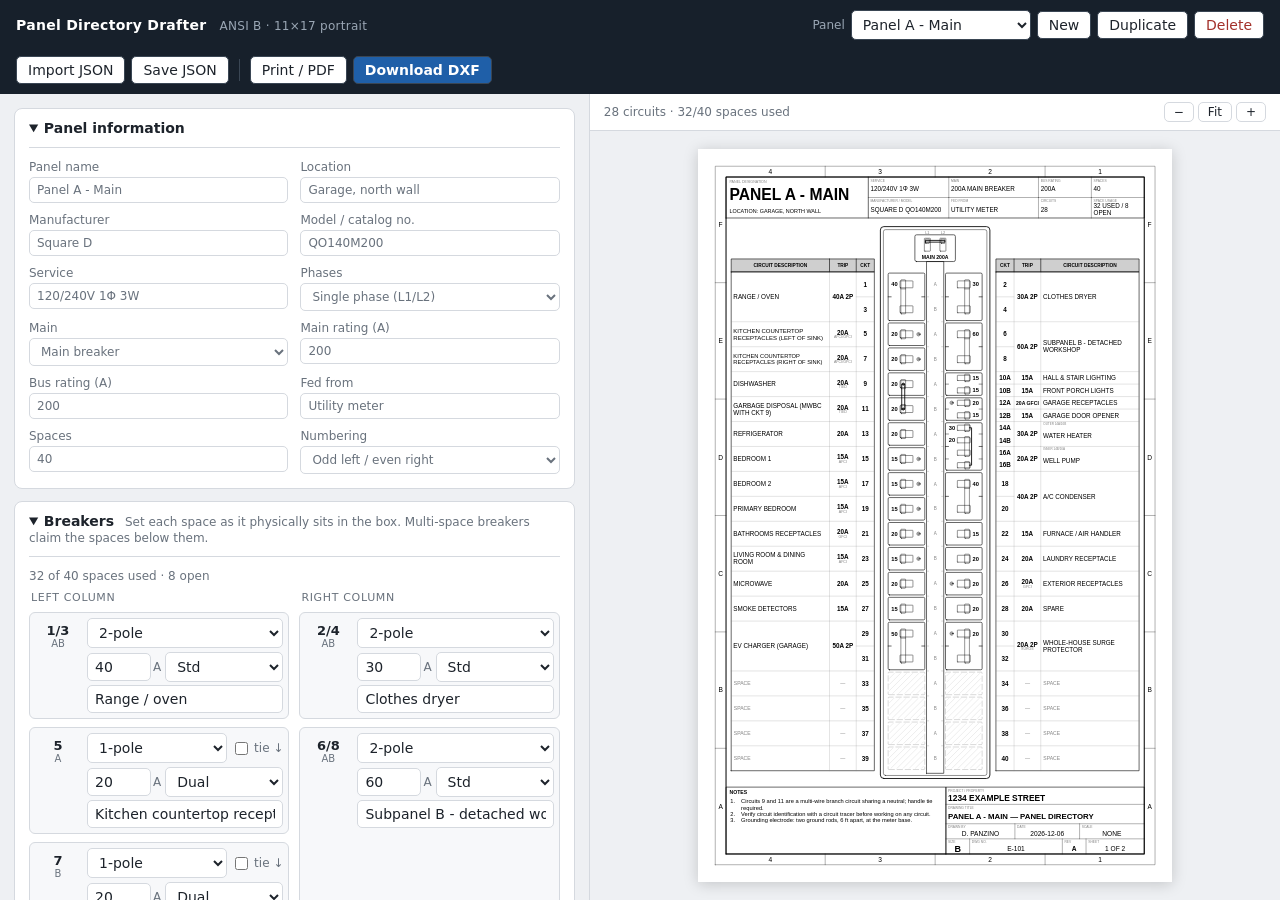
==== breaker_panel/panel-drafter.html @ cf000cd4 "Rewrite as a single self-contained HTML file Ports the drawing engine to in-browser JavaScript so th" ====
<!doctype html>
<!--
  Panel Directory Drafter - breaker panel directory drawings on ANSI B (11x17) sheets.
  Self-contained: open this file in a browser. No server, no network access needed.
  Output: DXF (R2013, inches, 1:1, with an "ANSI B" paper-space layout) and print/PDF.
  Panels are kept in this browser's localStorage; use Save JSON for real backups.
-->
<html lang="en">
<head>
<meta charset="utf-8">
<meta name="viewport" content="width=device-width, initial-scale=1">
<title>Panel Directory Drafter</title>
<style>
:root {
  --bg: #eef0f3;
  --panel: #ffffff;
  --ink: #1d232b;
  --muted: #69727d;
  --line: #d5d9df;
  --accent: #1f5fa8;
  --accent-ink: #ffffff;
  --danger: #a3302a;
  --slot: #f7f8fa;
  --cont: #e9edf2;
  --error-bg: #fbe9e7;
  --warn-bg: #fff6dc;
  font-family: system-ui, -apple-system, "Segoe UI", Roboto, sans-serif;
  font-size: 14px;
  color: var(--ink);
}
* { box-sizing: border-box; }
body { margin: 0; background: var(--bg); height: 100vh; display: flex; flex-direction: column; }

.topbar {
  display: flex; gap: 16px; align-items: center; flex-wrap: wrap;
  padding: 10px 16px; background: #17202b; color: #fff;
}
.brand { font-weight: 650; letter-spacing: .02em; margin-right: auto; }
.brand span { font-weight: 400; color: #9aa6b4; margin-left: 8px; font-size: 12px; }
.panels, .exports { display: flex; gap: 6px; align-items: center; }
.panels label { color: #9aa6b4; font-size: 12px; }
.topbar select { min-width: 180px; }
.sep { width: 1px; height: 22px; background: #3a4654; margin: 0 4px; }

button, select, input, textarea {
  font: inherit; color: inherit;
}
button {
  border: 1px solid var(--line); background: #fff; color: var(--ink);
  border-radius: 5px; padding: 5px 11px; cursor: pointer;
}
button:hover { border-color: #9aa6b4; }
button.primary { background: var(--accent); border-color: var(--accent); color: var(--accent-ink); font-weight: 600; }
button.danger { color: var(--danger); }
button:disabled { opacity: .45; cursor: not-allowed; }
.topbar select, .topbar button { border-color: #3a4654; }
.topbar select { color: var(--ink); background: #fff; }

main { flex: 1; display: grid; grid-template-columns: minmax(560px, 46%) 1fr; min-height: 0; }
.editor { overflow-y: auto; padding: 14px; display: flex; flex-direction: column; gap: 12px; }
.preview { display: flex; flex-direction: column; min-height: 0; border-left: 1px solid var(--line); }

.card { background: var(--panel); border: 1px solid var(--line); border-radius: 8px; padding: 0 14px; }
.card > summary { cursor: pointer; padding: 11px 0; font-weight: 650; }
.card[open] > summary { border-bottom: 1px solid var(--line); margin-bottom: 12px; }
.card .hint { font-weight: 400; color: var(--muted); font-size: 12px; margin-left: 6px; }
.card > :last-child { margin-bottom: 14px; }

.grid { display: grid; grid-template-columns: repeat(auto-fill, minmax(190px, 1fr)); gap: 10px 12px; }
.grid label { display: flex; flex-direction: column; gap: 3px; font-size: 12px; color: var(--muted); }
input, select, textarea {
  border: 1px solid var(--line); border-radius: 5px; padding: 5px 7px; background: #fff; min-width: 0;
}
input:focus, select:focus, textarea:focus { outline: 2px solid #9cc0ea; border-color: var(--accent); }
textarea { width: 100%; resize: vertical; }

.usage { font-size: 12px; color: var(--muted); margin-bottom: 8px; }
.slots { display: grid; grid-template-columns: 1fr 1fr; gap: 8px 10px; }
.col { display: flex; flex-direction: column; gap: 4px; }
.col-title { font-size: 11px; text-transform: uppercase; letter-spacing: .06em; color: var(--muted); padding-left: 2px; }

.slot {
  display: grid; grid-template-columns: 46px 1fr; gap: 4px 6px; align-items: start;
  background: var(--slot); border: 1px solid var(--line); border-radius: 6px; padding: 5px;
  min-height: 40px;
}
.slot.blank { opacity: .78; }
.slot.cont { background: var(--cont); border-style: dashed; color: var(--muted); font-size: 12px; align-items: center; }
.slot .num {
  font-weight: 700; text-align: center; font-variant-numeric: tabular-nums;
  padding-top: 5px; color: var(--ink); font-size: 13px; word-break: break-all;
}
.slot .phase { display: block; font-size: 10px; font-weight: 400; color: var(--muted); }
.slot .body { display: flex; flex-direction: column; gap: 4px; min-width: 0; }
.row { display: flex; gap: 4px; align-items: center; min-width: 0; }
.row .tag { font-size: 11px; color: var(--muted); width: 38px; flex: none; }
.row select.kind { flex: 1; }
.row input.amps { width: 64px; flex: none; -moz-appearance: textfield; }
.row input.amps::-webkit-inner-spin-button, .row input.amps::-webkit-outer-spin-button { -webkit-appearance: none; margin: 0; }
.row .unit { font-size: 12px; color: var(--muted); margin-left: -2px; }
.pole { display: flex; flex-direction: column; gap: 3px; }
.pole + .pole { border-top: 1px dotted var(--line); padding-top: 4px; }
.row select.feat { flex: 1; min-width: 70px; }
.row input.label { flex: 1; }
.row label.tie { font-size: 12px; color: var(--muted); display: flex; gap: 3px; align-items: center; white-space: nowrap; }
.span-2 { min-height: 84px; } .span-3 { min-height: 128px; }

.preview-bar { display: flex; justify-content: space-between; align-items: center; padding: 8px 14px; background: var(--panel); border-bottom: 1px solid var(--line); font-size: 12px; color: var(--muted); }
.zoom { display: flex; gap: 4px; }
.zoom button { padding: 2px 9px; }
#messages:empty { display: none; }
#messages { padding: 8px 14px; font-size: 13px; }
#messages .err { background: var(--error-bg); border-left: 3px solid var(--danger); padding: 6px 10px; margin-bottom: 4px; }
#messages .warn { background: var(--warn-bg); border-left: 3px solid #c99a1b; padding: 6px 10px; margin-bottom: 4px; }
.sheet-wrap { flex: 1; overflow: auto; padding: 18px; }
.sheet { margin: 0 auto; background: #fff; box-shadow: 0 2px 14px rgba(0,0,0,.18); aspect-ratio: 11 / 17; }
.sheet svg { width: 100%; height: 100%; display: block; }
.sheet.stale { opacity: .55; transition: opacity .2s; }

@media (max-width: 1100px) {
  main { grid-template-columns: 1fr; }
  .preview { border-left: 0; border-top: 1px solid var(--line); min-height: 80vh; }
  body { height: auto; }
}

/* print: only the sheet, at full size on 11x17 */
#printSheet { display: none; }
@page { size: 11in 17in; margin: 0; }
@media print {
  body > *:not(#printSheet) { display: none !important; }
  body { background: #fff; height: auto; display: block; }
  #printSheet { display: block; width: 11in; height: 17in; }
  #printSheet svg { width: 11in; height: 17in; display: block; }
}
</style>
</head>
<body>
<header class="topbar">
  <div class="brand">Panel Directory Drafter <span>ANSI B · 11×17 portrait</span></div>
  <div class="panels">
    <label for="panelSelect">Panel</label>
    <select id="panelSelect"></select>
    <button id="btnNew" title="New blank panel">New</button>
    <button id="btnDup" title="Duplicate this panel">Duplicate</button>
    <button id="btnDel" class="danger" title="Delete this panel">Delete</button>
  </div>
  <div class="exports">
    <button id="btnImport" title="Load a saved .json configuration">Import JSON</button>
    <button id="btnExportJson" title="Save configuration as .json">Save JSON</button>
    <span class="sep"></span>
    <button id="btnPdf" title="Print at 11×17, or choose “Save as PDF” in the print dialog">Print / PDF</button>
    <button id="btnDxf" class="primary">Download DXF</button>
  </div>
  <input type="file" id="fileInput" accept=".json,application/json" hidden>
</header>

<main>
  <section class="editor" id="editor">
    <details open class="card">
      <summary>Panel information</summary>
      <div class="grid">
        <label>Panel name<input data-k="name"></label>
        <label>Location<input data-k="location" placeholder="e.g. Garage, north wall"></label>
        <label>Manufacturer<input data-k="manufacturer"></label>
        <label>Model / catalog no.<input data-k="model"></label>
        <label>Service
          <input data-k="voltage" list="voltages">
          <datalist id="voltages">
            <option value="120/240V 1Φ 3W"><option value="120/208V 3Φ 4W"><option value="120/208V 1Φ 3W"><option value="277/480V 3Φ 4W">
          </datalist>
        </label>
        <label>Phases
          <select data-k="phases" data-num><option value="1">Single phase (L1/L2)</option><option value="3">Three phase (A/B/C)</option></select>
        </label>
        <label>Main
          <select data-k="main.kind"><option value="breaker">Main breaker</option><option value="lugs">Main lugs only</option></select>
        </label>
        <label>Main rating (A)<input data-k="main.amps" data-num type="number" min="0" step="5"></label>
        <label>Bus rating (A)<input data-k="bus_amps" data-num type="number" min="0" step="5"></label>
        <label>Fed from<input data-k="fed_from" placeholder="e.g. Utility meter / Panel A ckt 6,8"></label>
        <label>Spaces
          <input data-k="spaces" data-num type="number" min="2" max="84" step="2" data-structural>
        </label>
        <label>Numbering
          <select data-k="numbering" data-structural>
            <option value="odd_even">Odd left / even right</option>
            <option value="sequential">Down left, then down right</option>
          </select>
        </label>
      </div>
    </details>

    <details open class="card">
      <summary>Breakers <span class="hint">Set each space as it physically sits in the box. Multi-space breakers claim the spaces below them.</span></summary>
      <div class="usage" id="usage"></div>
      <div class="slots" id="slots"></div>
    </details>

    <details class="card">
      <summary>Notes</summary>
      <textarea id="notes" rows="5" placeholder="One note per line"></textarea>
    </details>

    <details class="card">
      <summary>Title block</summary>
      <div class="grid">
        <label>Project / property<input data-k="titleblock.project"></label>
        <label>Drawing title<input data-k="titleblock.title" placeholder="(auto: PANEL NAME — PANEL DIRECTORY)"></label>
        <label>Drawn by<input data-k="titleblock.drawn_by"></label>
        <label>Date<input data-k="titleblock.date" type="date"></label>
        <label>Dwg no.<input data-k="titleblock.dwg_no"></label>
        <label>Rev<input data-k="titleblock.rev"></label>
        <label>Sheet<input data-k="titleblock.sheet" placeholder="1 OF 1"></label>
        <label>Descriptions
          <select data-k="titleblock.uppercase"><option value="1">ALL CAPS</option><option value="0">As typed</option></select>
        </label>
      </div>
    </details>
  </section>

  <section class="preview">
    <div class="preview-bar">
      <span id="status">Ready</span>
      <span class="zoom">
        <button id="zoomOut" title="Zoom out">−</button>
        <button id="zoomFit" title="Fit">Fit</button>
        <button id="zoomIn" title="Zoom in">+</button>
      </span>
    </div>
    <div id="messages"></div>
    <div class="sheet-wrap" id="sheetWrap"><div class="sheet" id="sheet"></div></div>
  </section>
</main>

<datalist id="ampList">
  <option value="15"><option value="20"><option value="25"><option value="30"><option value="35"><option value="40"><option value="45"><option value="50"><option value="60"><option value="70"><option value="80"><option value="90"><option value="100"><option value="125"><option value="150"><option value="200">
</datalist>
<div id="printSheet"></div>

<!-- Sample panel loaded on first use. -->
<script type="application/json" id="example-panel">
{
 "name": "Panel A - Main",
 "location": "Garage, north wall",
 "manufacturer": "Square D",
 "model": "QO140M200",
 "voltage": "120/240V 1Φ 3W",
 "phases": 1,
 "main": {
  "kind": "breaker",
  "amps": 200
 },
 "bus_amps": 200,
 "fed_from": "Utility meter",
 "spaces": 40,
 "numbering": "odd_even",
 "breakers": [
  {
   "space": 1,
   "kind": "double",
   "amps": 40,
   "label": "Range / oven"
  },
  {
   "space": 2,
   "kind": "double",
   "amps": 30,
   "label": "Clothes dryer"
  },
  {
   "space": 5,
   "kind": "single",
   "amps": 20,
   "label": "Kitchen countertop receptacles (left of sink)",
   "feature": "DF"
  },
  {
   "space": 7,
   "kind": "single",
   "amps": 20,
   "label": "Kitchen countertop receptacles (right of sink)",
   "feature": "DF"
  },
  {
   "space": 6,
   "kind": "double",
   "amps": 60,
   "label": "Subpanel B - detached workshop",
   "feature": ""
  },
  {
   "space": 9,
   "kind": "single",
   "amps": 20,
   "label": "Dishwasher",
   "tie_below": true
  },
  {
   "space": 11,
   "kind": "single",
   "amps": 20,
   "label": "Garbage disposal (MWBC with ckt 9)"
  },
  {
   "space": 10,
   "kind": "tandem",
   "a": {
    "amps": 15,
    "label": "Hall & stair lighting"
   },
   "b": {
    "amps": 15,
    "label": "Front porch lights"
   }
  },
  {
   "space": 12,
   "kind": "tandem",
   "a": {
    "amps": 20,
    "label": "Garage receptacles",
    "feature": "GFCI"
   },
   "b": {
    "amps": 15,
    "label": "Garage door opener"
   }
  },
  {
   "space": 13,
   "kind": "single",
   "amps": 20,
   "label": "Refrigerator"
  },
  {
   "space": 14,
   "kind": "quad",
   "a": {
    "amps": 30,
    "label": "Water heater"
   },
   "b": {
    "amps": 20,
    "label": "Well pump"
   }
  },
  {
   "space": 15,
   "kind": "single",
   "amps": 15,
   "label": "Bedroom 1",
   "feature": "AFCI"
  },
  {
   "space": 17,
   "kind": "single",
   "amps": 15,
   "label": "Bedroom 2",
   "feature": "AFCI"
  },
  {
   "space": 18,
   "kind": "double",
   "amps": 40,
   "label": "A/C condenser"
  },
  {
   "space": 19,
   "kind": "single",
   "amps": 15,
   "label": "Primary bedroom",
   "feature": "AFCI"
  },
  {
   "space": 21,
   "kind": "single",
   "amps": 20,
   "label": "Bathrooms receptacles",
   "feature": "GFCI"
  },
  {
   "space": 22,
   "kind": "single",
   "amps": 15,
   "label": "Furnace / air handler"
  },
  {
   "space": 23,
   "kind": "single",
   "amps": 15,
   "label": "Living room & dining room",
   "feature": "AFCI"
  },
  {
   "space": 24,
   "kind": "single",
   "amps": 20,
   "label": "Laundry receptacle"
  },
  {
   "space": 25,
   "kind": "single",
   "amps": 20,
   "label": "Microwave"
  },
  {
   "space": 26,
   "kind": "single",
   "amps": 20,
   "label": "Exterior receptacles",
   "feature": "GFCI"
  },
  {
   "space": 27,
   "kind": "single",
   "amps": 15,
   "label": "Smoke detectors"
  },
  {
   "space": 28,
   "kind": "single",
   "amps": 20,
   "label": "Spare"
  },
  {
   "space": 29,
   "kind": "double",
   "amps": 50,
   "label": "EV charger (garage)",
   "feature": ""
  },
  {
   "space": 30,
   "kind": "double",
   "amps": 20,
   "label": "Whole-house surge protector",
   "feature": "SPD"
  }
 ],
 "notes": [
  "Circuits 9 and 11 are a multi-wire branch circuit sharing a neutral; handle tie required.",
  "Verify circuit identification with a circuit tracer before working on any circuit.",
  "Grounding electrode: two ground rods, 6 ft apart, at the meter base."
 ],
 "titleblock": {
  "project": "1234 Example Street",
  "drawn_by": "D. Panzino",
  "dwg_no": "E-101",
  "rev": "A",
  "sheet": "1 OF 2"
 }
}
</script>

<!-- DXF template (header, layers, Arial text styles, "ANSI B" layout); regenerate with
     tools/make_dxf_template.py. Entities are spliced in at %%ENTITIES%%. -->
<script type="application/json" id="dxf-template">
{"owner": "17", "seed": "49", "dxf": "  0\nSECTION\n  2\nHEADER\n  9\n$ACADVER\n  1\nAC1027\n  9\n$ACADMAINTVER\n 70\n105\n  9\n$DWGCODEPAGE\n  3\nANSI_1252\n  9\n$LASTSAVEDBY\n  1\nezdxf\n  9\n$REQUIREDVERSIONS\n160\n0\n  9\n$INSBASE\n 10\n0.0\n 20\n0.0\n 30\n0.0\n  9\n$EXTMIN\n 10\n1e+20\n 20\n1e+20\n 30\n1e+20\n  9\n$EXTMAX\n 10\n-1e+20\n 20\n-1e+20\n 30\n-1e+20\n  9\n$LIMMIN\n 10\n0.0\n 20\n0.0\n  9\n$LIMMAX\n 10\n420.0\n 20\n297.0\n  9\n$ORTHOMODE\n 70\n0\n  9\n$REGENMODE\n 70\n1\n  9\n$FILLMODE\n 70\n1\n  9\n$QTEXTMODE\n 70\n0\n  9\n$MIRRTEXT\n 70\n1\n  9\n$LTSCALE\n 40\n0.25\n  9\n$ATTMODE\n 70\n1\n  9\n$TEXTSIZE\n 40\n2.5\n  9\n$TRACEWID\n 40\n1.0\n  9\n$TEXTSTYLE\n  7\nStandard\n  9\n$CLAYER\n  8\n0\n  9\n$CELTYPE\n  6\nByLayer\n  9\n$CECOLOR\n 62\n256\n  9\n$CELTSCALE\n 40\n1.0\n  9\n$DISPSILH\n 70\n0\n  9\n$DIMSCALE\n 40\n1.0\n  9\n$DIMASZ\n 40\n2.5\n  9\n$DIMEXO\n 40\n0.625\n  9\n$DIMDLI\n 40\n3.75\n  9\n$DIMRND\n 40\n0.0\n  9\n$DIMDLE\n 40\n0.0\n  9\n$DIMEXE\n 40\n1.25\n  9\n$DIMTP\n 40\n0.0\n  9\n$DIMTM\n 40\n0.0\n  9\n$DIMTXT\n 40\n2.5\n  9\n$DIMCEN\n 40\n2.5\n  9\n$DIMTSZ\n 40\n0.0\n  9\n$DIMTOL\n 70\n0\n  9\n$DIMLIM\n 70\n0\n  9\n$DIMTIH\n 70\n0\n  9\n$DIMTOH\n 70\n0\n  9\n$DIMSE1\n 70\n0\n  9\n$DIMSE2\n 70\n0\n  9\n$DIMTAD\n 70\n1\n  9\n$DIMZIN\n 70\n8\n  9\n$DIMBLK\n  1\n\n  9\n$DIMASO\n 70\n1\n  9\n$DIMSHO\n 70\n1\n  9\n$DIMPOST\n  1\n\n  9\n$DIMAPOST\n  1\n\n  9\n$DIMALT\n 70\n0\n  9\n$DIMALTD\n 70\n3\n  9\n$DIMALTF\n 40\n0.03937007874\n  9\n$DIMLFAC\n 40\n1.0\n  9\n$DIMTOFL\n 70\n1\n  9\n$DIMTVP\n 40\n0.0\n  9\n$DIMTIX\n 70\n0\n  9\n$DIMSOXD\n 70\n0\n  9\n$DIMSAH\n 70\n0\n  9\n$DIMBLK1\n  1\n\n  9\n$DIMBLK2\n  1\n\n  9\n$DIMSTYLE\n  2\nISO-25\n  9\n$DIMCLRD\n 70\n0\n  9\n$DIMCLRE\n 70\n0\n  9\n$DIMCLRT\n 70\n0\n  9\n$DIMTFAC\n 40\n1.0\n  9\n$DIMGAP\n 40\n0.625\n  9\n$DIMJUST\n 70\n0\n  9\n$DIMSD1\n 70\n0\n  9\n$DIMSD2\n 70\n0\n  9\n$DIMTOLJ\n 70\n0\n  9\n$DIMTZIN\n 70\n8\n  9\n$DIMALTZ\n 70\n0\n  9\n$DIMALTTZ\n 70\n0\n  9\n$DIMUPT\n 70\n0\n  9\n$DIMDEC\n 70\n2\n  9\n$DIMTDEC\n 70\n2\n  9\n$DIMALTU\n 70\n2\n  9\n$DIMALTTD\n 70\n3\n  9\n$DIMTXSTY\n  7\nStandard\n  9\n$DIMAUNIT\n 70\n0\n  9\n$DIMADEC\n 70\n0\n  9\n$DIMALTRND\n 40\n0.0\n  9\n$DIMAZIN\n 70\n0\n  9\n$DIMDSEP\n 70\n44\n  9\n$DIMATFIT\n 70\n3\n  9\n$DIMFRAC\n 70\n0\n  9\n$DIMLDRBLK\n  1\n\n  9\n$DIMLUNIT\n 70\n2\n  9\n$DIMLWD\n 70\n-2\n  9\n$DIMLWE\n 70\n-2\n  9\n$DIMTMOVE\n 70\n0\n  9\n$DIMFXL\n 40\n1.0\n  9\n$DIMFXLON\n 70\n0\n  9\n$DIMJOGANG\n 40\n0.785398163397\n  9\n$DIMTFILL\n 70\n0\n  9\n$DIMTFILLCLR\n 70\n0\n  9\n$DIMARCSYM\n 70\n0\n  9\n$DIMLTYPE\n  6\n\n  9\n$DIMLTEX1\n  6\n\n  9\n$DIMLTEX2\n  6\n\n  9\n$DIMTXTDIRECTION\n 70\n0\n  9\n$LUNITS\n 70\n2\n  9\n$LUPREC\n 70\n4\n  9\n$SKETCHINC\n 40\n1.0\n  9\n$FILLETRAD\n 40\n10.0\n  9\n$AUNITS\n 70\n0\n  9\n$AUPREC\n 70\n2\n  9\n$MENU\n  1\n.\n  9\n$ELEVATION\n 40\n0.0\n  9\n$PELEVATION\n 40\n0.0\n  9\n$THICKNESS\n 40\n0.0\n  9\n$LIMCHECK\n 70\n0\n  9\n$CHAMFERA\n 40\n0.0\n  9\n$CHAMFERB\n 40\n0.0\n  9\n$CHAMFERC\n 40\n0.0\n  9\n$CHAMFERD\n 40\n0.0\n  9\n$SKPOLY\n 70\n0\n  9\n$TDCREATE\n 40\n2461329.6908680554\n  9\n$TDUCREATE\n 40\n2458532.153996898\n  9\n$TDUPDATE\n 40\n2461329.6908680554\n  9\n$TDUUPDATE\n 40\n2458532.1544311\n  9\n$TDINDWG\n 40\n0.0\n  9\n$TDUSRTIMER\n 40\n0.0\n  9\n$USRTIMER\n 70\n1\n  9\n$ANGBASE\n 50\n0.0\n  9\n$ANGDIR\n 70\n0\n  9\n$PDMODE\n 70\n0\n  9\n$PDSIZE\n 40\n0.0\n  9\n$PLINEWID\n 40\n0.0\n  9\n$SPLFRAME\n 70\n0\n  9\n$SPLINETYPE\n 70\n6\n  9\n$SPLINESEGS\n 70\n8\n  9\n$HANDSEED\n  5\n%%HANDSEED%%\n  9\n$SURFTAB1\n 70\n6\n  9\n$SURFTAB2\n 70\n6\n  9\n$SURFTYPE\n 70\n6\n  9\n$SURFU\n 70\n6\n  9\n$SURFV\n 70\n6\n  9\n$UCSBASE\n  2\n\n  9\n$UCSNAME\n  2\n\n  9\n$UCSORG\n 10\n0.0\n 20\n0.0\n 30\n0.0\n  9\n$UCSXDIR\n 10\n1.0\n 20\n0.0\n 30\n0.0\n  9\n$UCSYDIR\n 10\n0.0\n 20\n1.0\n 30\n0.0\n  9\n$UCSORTHOREF\n  2\n\n  9\n$UCSORTHOVIEW\n 70\n0\n  9\n$UCSORGTOP\n 10\n0.0\n 20\n0.0\n 30\n0.0\n  9\n$UCSORGBOTTOM\n 10\n0.0\n 20\n0.0\n 30\n0.0\n  9\n$UCSORGLEFT\n 10\n0.0\n 20\n0.0\n 30\n0.0\n  9\n$UCSORGRIGHT\n 10\n0.0\n 20\n0.0\n 30\n0.0\n  9\n$UCSORGFRONT\n 10\n0.0\n 20\n0.0\n 30\n0.0\n  9\n$UCSORGBACK\n 10\n0.0\n 20\n0.0\n 30\n0.0\n  9\n$PUCSBASE\n  2\n\n  9\n$PUCSNAME\n  2\n\n  9\n$PUCSORG\n 10\n0.0\n 20\n0.0\n 30\n0.0\n  9\n$PUCSXDIR\n 10\n1.0\n 20\n0.0\n 30\n0.0\n  9\n$PUCSYDIR\n 10\n0.0\n 20\n1.0\n 30\n0.0\n  9\n$PUCSORTHOREF\n  2\n\n  9\n$PUCSORTHOVIEW\n 70\n0\n  9\n$PUCSORGTOP\n 10\n0.0\n 20\n0.0\n 30\n0.0\n  9\n$PUCSORGBOTTOM\n 10\n0.0\n 20\n0.0\n 30\n0.0\n  9\n$PUCSORGLEFT\n 10\n0.0\n 20\n0.0\n 30\n0.0\n  9\n$PUCSORGRIGHT\n 10\n0.0\n 20\n0.0\n 30\n0.0\n  9\n$PUCSORGFRONT\n 10\n0.0\n 20\n0.0\n 30\n0.0\n  9\n$PUCSORGBACK\n 10\n0.0\n 20\n0.0\n 30\n0.0\n  9\n$USERI1\n 70\n0\n  9\n$USERI2\n 70\n0\n  9\n$USERI3\n 70\n0\n  9\n$USERI4\n 70\n0\n  9\n$USERI5\n 70\n0\n  9\n$USERR1\n 40\n0.0\n  9\n$USERR2\n 40\n0.0\n  9\n$USERR3\n 40\n0.0\n  9\n$USERR4\n 40\n0.0\n  9\n$USERR5\n 40\n0.0\n  9\n$WORLDVIEW\n 70\n1\n  9\n$SHADEDGE\n 70\n3\n  9\n$SHADEDIF\n 70\n70\n  9\n$TILEMODE\n 70\n1\n  9\n$MAXACTVP\n 70\n64\n  9\n$PINSBASE\n 10\n0.0\n 20\n0.0\n 30\n0.0\n  9\n$PLIMCHECK\n 70\n0\n  9\n$PEXTMIN\n 10\n1e+20\n 20\n1e+20\n 30\n1e+20\n  9\n$PEXTMAX\n 10\n-1e+20\n 20\n-1e+20\n 30\n-1e+20\n  9\n$PLIMMIN\n 10\n-0.0\n 20\n-0.0\n  9\n$PLIMMAX\n 10\n11.0\n 20\n17.0\n  9\n$UNITMODE\n 70\n0\n  9\n$VISRETAIN\n 70\n1\n  9\n$PLINEGEN\n 70\n0\n  9\n$PSLTSCALE\n 70\n0\n  9\n$TREEDEPTH\n 70\n3020\n  9\n$CMLSTYLE\n  2\nStandard\n  9\n$CMLJUST\n 70\n0\n  9\n$CMLSCALE\n 40\n20.0\n  9\n$PROXYGRAPHICS\n 70\n1\n  9\n$MEASUREMENT\n 70\n0\n  9\n$CELWEIGHT\n370\n-1\n  9\n$ENDCAPS\n280\n0\n  9\n$JOINSTYLE\n280\n0\n  9\n$LWDISPLAY\n290\n1\n  9\n$INSUNITS\n 70\n1\n  9\n$HYPERLINKBASE\n  1\n\n  9\n$STYLESHEET\n  1\n\n  9\n$XEDIT\n290\n1\n  9\n$CEPSNTYPE\n380\n0\n  9\n$PSTYLEMODE\n290\n1\n  9\n$FINGERPRINTGUID\n  2\n{8B993180-99A2-4B6B-BEED-D6C5E870C5A7}\n  9\n$VERSIONGUID\n  2\n{3A15D6EA-4F2D-4267-9E8E-9B08B0292B4D}\n  9\n$EXTNAMES\n290\n1\n  9\n$PSVPSCALE\n 40\n0.0\n  9\n$OLESTARTUP\n290\n0\n  9\n$SORTENTS\n280\n127\n  9\n$INDEXCTL\n280\n0\n  9\n$HIDETEXT\n280\n1\n  9\n$XCLIPFRAME\n280\n1\n  9\n$HALOGAP\n280\n0\n  9\n$OBSCOLOR\n 70\n257\n  9\n$OBSLTYPE\n280\n0\n  9\n$INTERSECTIONDISPLAY\n280\n0\n  9\n$INTERSECTIONCOLOR\n 70\n257\n  9\n$DIMASSOC\n280\n2\n  9\n$PROJECTNAME\n  1\n\n  9\n$CAMERADISPLAY\n290\n0\n  9\n$LENSLENGTH\n 40\n50.0\n  9\n$CAMERAHEIGHT\n 40\n0.0\n  9\n$STEPSPERSEC\n 40\n24.0\n  9\n$STEPSIZE\n 40\n100.0\n  9\n$3DDWFPREC\n 40\n2.0\n  9\n$PSOLWIDTH\n 40\n0.005\n  9\n$PSOLHEIGHT\n 40\n0.08\n  9\n$LOFTANG1\n 40\n1.570796326795\n  9\n$LOFTANG2\n 40\n1.570796326795\n  9\n$LOFTMAG1\n 40\n0.0\n  9\n$LOFTMAG2\n 40\n0.0\n  9\n$LOFTPARAM\n 70\n7\n  9\n$LOFTNORMALS\n280\n1\n  9\n$LATITUDE\n 40\n37.795\n  9\n$LONGITUDE\n 40\n-122.394\n  9\n$NORTHDIRECTION\n 40\n0.0\n  9\n$TIMEZONE\n 70\n-8000\n  9\n$LIGHTGLYPHDISPLAY\n280\n1\n  9\n$TILEMODELIGHTSYNCH\n280\n1\n  9\n$CMATERIAL\n347\n20\n  9\n$SOLIDHIST\n280\n0\n  9\n$SHOWHIST\n280\n1\n  9\n$DWFFRAME\n280\n2\n  9\n$DGNFRAME\n280\n2\n  9\n$REALWORLDSCALE\n290\n1\n  9\n$INTERFERECOLOR\n 62\n256\n  9\n$CSHADOW\n280\n0\n  9\n$SHADOWPLANELOCATION\n 40\n0.0\n  0\nENDSEC\n  0\nSECTION\n  2\nCLASSES\n  0\nCLASS\n  1\nACDBDICTIONARYWDFLT\n  2\nAcDbDictionaryWithDefault\n  3\nObjectDBX Classes\n 90\n0\n 91\n0\n280\n0\n281\n0\n  0\nCLASS\n  1\nSUN\n  2\nAcDbSun\n  3\nSCENEOE\n 90\n1153\n 91\n0\n280\n0\n281\n0\n  0\nCLASS\n  1\nVISUALSTYLE\n  2\nAcDbVisualStyle\n  3\nObjectDBX Classes\n 90\n4095\n 91\n0\n280\n0\n281\n0\n  0\nCLASS\n  1\nMATERIAL\n  2\nAcDbMaterial\n  3\nObjectDBX Classes\n 90\n1153\n 91\n0\n280\n0\n281\n0\n  0\nCLASS\n  1\nSCALE\n  2\nAcDbScale\n  3\nObjectDBX Classes\n 90\n1153\n 91\n0\n280\n0\n281\n0\n  0\nCLASS\n  1\nTABLESTYLE\n  2\nAcDbTableStyle\n  3\nObjectDBX Classes\n 90\n4095\n 91\n0\n280\n0\n281\n0\n  0\nCLASS\n  1\nMLEADERSTYLE\n  2\nAcDbMLeaderStyle\n  3\nACDB_MLEADERSTYLE_CLASS\n 90\n4095\n 91\n0\n280\n0\n281\n0\n  0\nCLASS\n  1\nDICTIONARYVAR\n  2\nAcDbDictionaryVar\n  3\nObjectDBX Classes\n 90\n0\n 91\n0\n280\n0\n281\n0\n  0\nCLASS\n  1\nCELLSTYLEMAP\n  2\nAcDbCellStyleMap\n  3\nObjectDBX Classes\n 90\n1152\n 91\n0\n280\n0\n281\n0\n  0\nCLASS\n  1\nMENTALRAYRENDERSETTINGS\n  2\nAcDbMentalRayRenderSettings\n  3\nSCENEOE\n 90\n1024\n 91\n0\n280\n0\n281\n0\n  0\nCLASS\n  1\nACDBDETAILVIEWSTYLE\n  2\nAcDbDetailViewStyle\n  3\nObjectDBX Classes\n 90\n1025\n 91\n0\n280\n0\n281\n0\n  0\nCLASS\n  1\nACDBSECTIONVIEWSTYLE\n  2\nAcDbSectionViewStyle\n  3\nObjectDBX Classes\n 90\n1025\n 91\n0\n280\n0\n281\n0\n  0\nCLASS\n  1\nRASTERVARIABLES\n  2\nAcDbRasterVariables\n  3\nISM\n 90\n0\n 91\n0\n280\n0\n281\n0\n  0\nCLASS\n  1\nLAYOUT\n  2\nAcDbLayout\n  3\nObjectDBX Classes\n 90\n0\n 91\n0\n280\n0\n281\n0\n  0\nCLASS\n  1\nACDBPLACEHOLDER\n  2\nAcDbPlaceHolder\n  3\nObjectDBX Classes\n 90\n0\n 91\n0\n280\n0\n281\n0\n  0\nENDSEC\n  0\nSECTION\n  2\nTABLES\n  0\nTABLE\n  2\nVPORT\n  5\n8\n330\n0\n100\nAcDbSymbolTable\n 70\n1\n  0\nVPORT\n  5\n45\n330\n8\n100\nAcDbSymbolTableRecord\n100\nAcDbViewportTableRecord\n  2\n*Active\n 70\n0\n 10\n0.0\n 20\n0.0\n 11\n1.0\n 21\n1.0\n 12\n5.5\n 22\n8.5\n 13\n0.0\n 23\n0.0\n 14\n0.5\n 24\n0.5\n 15\n0.5\n 25\n0.5\n 16\n0.0\n 26\n0.0\n 36\n1.0\n 17\n0.0\n 27\n0.0\n 37\n0.0\n 40\n17.0\n 41\n1.34\n 42\n50.0\n 43\n0.0\n 44\n0.0\n 50\n0.0\n 51\n0.0\n 71\n0\n 72\n1000\n 73\n1\n 74\n3\n 75\n0\n 76\n0\n 77\n0\n 78\n0\n281\n0\n 65\n1\n110\n0.0\n120\n0.0\n130\n0.0\n111\n1.0\n121\n0.0\n131\n0.0\n112\n0.0\n122\n1.0\n132\n0.0\n 79\n0\n146\n0.0\n  0\nENDTAB\n  0\nTABLE\n  2\nLTYPE\n  5\n2\n330\n0\n100\nAcDbSymbolTable\n 70\n4\n  0\nLTYPE\n  5\n24\n330\n2\n100\nAcDbSymbolTableRecord\n100\nAcDbLinetypeTableRecord\n  2\nByBlock\n 70\n0\n  3\n\n 72\n65\n 73\n0\n 40\n0.0\n  0\nLTYPE\n  5\n25\n330\n2\n100\nAcDbSymbolTableRecord\n100\nAcDbLinetypeTableRecord\n  2\nByLayer\n 70\n0\n  3\n\n 72\n65\n 73\n0\n 40\n0.0\n  0\nLTYPE\n  5\n26\n330\n2\n100\nAcDbSymbolTableRecord\n100\nAcDbLinetypeTableRecord\n  2\nContinuous\n 70\n0\n  3\n\n 72\n65\n 73\n0\n 40\n0.0\n  0\nLTYPE\n  5\n2F\n330\n2\n100\nAcDbSymbolTableRecord\n100\nAcDbLinetypeTableRecord\n  2\nDASHED\n 70\n0\n  3\nDashed __ __ __ __\n 72\n65\n 73\n2\n 40\n0.75\n 49\n0.5\n 74\n0\n 49\n-0.25\n 74\n0\n  0\nENDTAB\n  0\nTABLE\n  2\nLAYER\n  5\n1\n330\n0\n100\nAcDbSymbolTable\n 70\n19\n  0\nLAYER\n  5\n27\n330\n1\n100\nAcDbSymbolTableRecord\n100\nAcDbLayerTableRecord\n  2\n0\n 70\n0\n 62\n7\n  6\nContinuous\n370\n-3\n390\n13\n347\n21\n  0\nLAYER\n  5\n28\n330\n1\n100\nAcDbSymbolTableRecord\n100\nAcDbLayerTableRecord\n  2\nDefpoints\n 70\n0\n 62\n7\n  6\nContinuous\n290\n0\n370\n-3\n390\n13\n347\n21\n  0\nLAYER\n  5\n30\n330\n1\n100\nAcDbSymbolTableRecord\n100\nAcDbLayerTableRecord\n  2\nFRAME\n 70\n0\n 62\n7\n  6\nCONTINUOUS\n370\n60\n390\n13\n347\n21\n  0\nLAYER\n  5\n31\n330\n1\n100\nAcDbSymbolTableRecord\n100\nAcDbLayerTableRecord\n  2\nFRAME-THIN\n 70\n0\n 62\n7\n  6\nCONTINUOUS\n370\n18\n390\n13\n347\n21\n  0\nLAYER\n  5\n32\n330\n1\n100\nAcDbSymbolTableRecord\n100\nAcDbLayerTableRecord\n  2\nTITLE\n 70\n0\n 62\n7\n  6\nCONTINUOUS\n370\n35\n390\n13\n347\n21\n  0\nLAYER\n  5\n33\n330\n1\n100\nAcDbSymbolTableRecord\n100\nAcDbLayerTableRecord\n  2\nTITLE-GRID\n 70\n0\n 62\n7\n  6\nCONTINUOUS\n370\n18\n390\n13\n347\n21\n  0\nLAYER\n  5\n34\n330\n1\n100\nAcDbSymbolTableRecord\n100\nAcDbLayerTableRecord\n  2\nTEXT\n 70\n0\n 62\n7\n  6\nCONTINUOUS\n370\n25\n390\n13\n347\n21\n  0\nLAYER\n  5\n35\n330\n1\n100\nAcDbSymbolTableRecord\n100\nAcDbLayerTableRecord\n  2\nTEXT-MINOR\n 70\n0\n 62\n8\n  6\nCONTINUOUS\n370\n18\n390\n13\n347\n21\n  0\nLAYER\n  5\n36\n330\n1\n100\nAcDbSymbolTableRecord\n100\nAcDbLayerTableRecord\n  2\nENCLOSURE\n 70\n0\n 62\n7\n  6\nCONTINUOUS\n370\n50\n390\n13\n347\n21\n  0\nLAYER\n  5\n37\n330\n1\n100\nAcDbSymbolTableRecord\n100\nAcDbLayerTableRecord\n  2\nDEADFRONT\n 70\n0\n 62\n7\n  6\nCONTINUOUS\n370\n25\n390\n13\n347\n21\n  0\nLAYER\n  5\n38\n330\n1\n100\nAcDbSymbolTableRecord\n100\nAcDbLayerTableRecord\n  2\nBUS\n 70\n0\n 62\n7\n  6\nCONTINUOUS\n370\n35\n390\n13\n347\n21\n  0\nLAYER\n  5\n39\n330\n1\n100\nAcDbSymbolTableRecord\n100\nAcDbLayerTableRecord\n  2\nBREAKER\n 70\n0\n 62\n7\n  6\nCONTINUOUS\n370\n35\n390\n13\n347\n21\n  0\nLAYER\n  5\n3A\n330\n1\n100\nAcDbSymbolTableRecord\n100\nAcDbLayerTableRecord\n  2\nHANDLE\n 70\n0\n 62\n7\n  6\nCONTINUOUS\n370\n25\n390\n13\n347\n21\n  0\nLAYER\n  5\n3B\n330\n1\n100\nAcDbSymbolTableRecord\n100\nAcDbLayerTableRecord\n  2\nTIE\n 70\n0\n 62\n7\n  6\nCONTINUOUS\n370\n50\n390\n13\n347\n21\n  0\nLAYER\n  5\n3C\n330\n1\n100\nAcDbSymbolTableRecord\n100\nAcDbLayerTableRecord\n  2\nFILLER\n 70\n0\n 62\n8\n  6\nDASHED\n370\n18\n390\n13\n347\n21\n  0\nLAYER\n  5\n3D\n330\n1\n100\nAcDbSymbolTableRecord\n100\nAcDbLayerTableRecord\n  2\nHATCH\n 70\n0\n 62\n8\n  6\nCONTINUOUS\n370\n9\n390\n13\n347\n21\n  0\nLAYER\n  5\n3E\n330\n1\n100\nAcDbSymbolTableRecord\n100\nAcDbLayerTableRecord\n  2\nSHADE\n 70\n0\n 62\n254\n  6\nCONTINUOUS\n370\n0\n390\n13\n347\n21\n  0\nLAYER\n  5\n3F\n330\n1\n100\nAcDbSymbolTableRecord\n100\nAcDbLayerTableRecord\n  2\nTABLE\n 70\n0\n 62\n7\n  6\nCONTINUOUS\n370\n35\n390\n13\n347\n21\n  0\nLAYER\n  5\n40\n330\n1\n100\nAcDbSymbolTableRecord\n100\nAcDbLayerTableRecord\n  2\nTABLE-GRID\n 70\n0\n 62\n8\n  6\nCONTINUOUS\n370\n13\n390\n13\n347\n21\n  0\nENDTAB\n  0\nTABLE\n  2\nSTYLE\n  5\n5\n330\n0\n100\nAcDbSymbolTable\n 70\n3\n  0\nSTYLE\n  5\n29\n330\n5\n100\nAcDbSymbolTableRecord\n100\nAcDbTextStyleTableRecord\n  2\nStandard\n 70\n0\n 40\n0.0\n 41\n1.0\n 50\n0.0\n 71\n0\n 42\n2.5\n  3\ntxt\n  4\n\n  0\nSTYLE\n  5\n41\n330\n5\n100\nAcDbSymbolTableRecord\n100\nAcDbTextStyleTableRecord\n  2\nPANEL-STD\n 70\n0\n 40\n0.0\n 41\n1.0\n 50\n0.0\n 71\n0\n 42\n2.5\n  3\narial.ttf\n  4\n\n  0\nSTYLE\n  5\n42\n330\n5\n100\nAcDbSymbolTableRecord\n100\nAcDbTextStyleTableRecord\n  2\nPANEL-BOLD\n 70\n0\n 40\n0.0\n 41\n1.0\n 50\n0.0\n 71\n0\n 42\n2.5\n  3\narialbd.ttf\n  4\n\n  0\nENDTAB\n  0\nTABLE\n  2\nVIEW\n  5\n7\n330\n0\n100\nAcDbSymbolTable\n 70\n0\n  0\nENDTAB\n  0\nTABLE\n  2\nUCS\n  5\n6\n330\n0\n100\nAcDbSymbolTable\n 70\n0\n  0\nENDTAB\n  0\nTABLE\n  2\nAPPID\n  5\n3\n330\n0\n100\nAcDbSymbolTable\n 70\n3\n  0\nAPPID\n  5\n2A\n330\n3\n100\nAcDbSymbolTableRecord\n100\nAcDbRegAppTableRecord\n  2\nACAD\n 70\n0\n  0\nAPPID\n  5\n46\n330\n3\n100\nAcDbSymbolTableRecord\n100\nAcDbRegAppTableRecord\n  2\nHATCHBACKGROUNDCOLOR\n 70\n0\n  0\nAPPID\n  5\n47\n330\n3\n100\nAcDbSymbolTableRecord\n100\nAcDbRegAppTableRecord\n  2\nEZDXF\n 70\n0\n  0\nENDTAB\n  0\nTABLE\n  2\nDIMSTYLE\n  5\n4\n330\n0\n100\nAcDbSymbolTable\n 70\n1\n100\nAcDbDimStyleTable\n  0\nDIMSTYLE\n105\n2B\n330\n4\n100\nAcDbSymbolTableRecord\n100\nAcDbDimStyleTableRecord\n  2\nStandard\n 70\n0\n 40\n1.0\n 41\n2.5\n 42\n0.625\n 43\n3.75\n 44\n1.25\n 45\n0.0\n 46\n0.0\n 47\n0.0\n 48\n0.0\n 49\n2.5\n140\n2.5\n141\n2.5\n142\n0.0\n143\n0.03937007874\n144\n1.0\n145\n0.0\n146\n1.0\n147\n0.625\n148\n0.0\n 69\n0\n 70\n0\n 71\n0\n 72\n0\n 73\n0\n 74\n0\n 75\n0\n 76\n0\n 77\n1\n 78\n8\n 79\n3\n170\n0\n171\n3\n172\n1\n173\n0\n174\n0\n175\n0\n176\n0\n177\n0\n178\n0\n179\n2\n271\n2\n272\n2\n273\n2\n274\n3\n275\n0\n276\n0\n277\n2\n278\n44\n279\n0\n280\n0\n281\n0\n282\n0\n283\n0\n284\n8\n285\n0\n286\n0\n288\n0\n289\n3\n290\n0\n371\n-2\n372\n-2\n  0\nENDTAB\n  0\nTABLE\n  2\nBLOCK_RECORD\n  5\n9\n330\n0\n100\nAcDbSymbolTable\n 70\n2\n  0\nBLOCK_RECORD\n  5\n17\n330\n9\n100\nAcDbSymbolTableRecord\n100\nAcDbBlockTableRecord\n  2\n*Model_Space\n340\n1A\n 70\n0\n280\n1\n281\n0\n  0\nBLOCK_RECORD\n  5\n1B\n330\n9\n100\nAcDbSymbolTableRecord\n100\nAcDbBlockTableRecord\n  2\n*Paper_Space\n340\n1E\n 70\n0\n280\n1\n281\n0\n  0\nENDTAB\n  0\nENDSEC\n  0\nSECTION\n  2\nBLOCKS\n  0\nBLOCK\n  5\n18\n330\n17\n100\nAcDbEntity\n  8\n0\n100\nAcDbBlockBegin\n  2\n*Model_Space\n 70\n0\n 10\n0.0\n 20\n0.0\n 30\n0.0\n  3\n*Model_Space\n  1\n\n  0\nENDBLK\n  5\n19\n330\n17\n100\nAcDbEntity\n  8\n0\n100\nAcDbBlockEnd\n  0\nBLOCK\n  5\n1C\n330\n1B\n100\nAcDbEntity\n  8\n0\n100\nAcDbBlockBegin\n  2\n*Paper_Space\n 70\n0\n 10\n0.0\n 20\n0.0\n 30\n0.0\n  3\n*Paper_Space\n  1\n\n  0\nENDBLK\n  5\n1D\n330\n1B\n100\nAcDbEntity\n  8\n0\n100\nAcDbBlockEnd\n  0\nENDSEC\n  0\nSECTION\n  2\nENTITIES\n  0\nVIEWPORT\n  5\n43\n330\n1B\n100\nAcDbEntity\n 67\n1\n  8\nVIEWPORTS\n100\nAcDbViewport\n 10\n5.5\n 20\n8.5\n 30\n0.0\n 40\n12.100000000000001\n 41\n18.700000000000003\n 68\n1\n 69\n1\n 12\n5.5\n 22\n8.5\n 13\n0.0\n 23\n0.0\n 14\n10.0\n 24\n10.0\n 15\n10.0\n 25\n10.0\n 16\n0.0\n 26\n0.0\n 36\n1.0\n 17\n0.0\n 27\n0.0\n 37\n0.0\n 42\n50.0\n 43\n0.0\n 44\n0.0\n 45\n18.700000000000003\n 50\n0.0\n 51\n0.0\n 72\n100\n 90\n557088\n  1\n\n281\n0\n 71\n0\n 74\n0\n110\n0.0\n120\n0.0\n130\n0.0\n111\n1.0\n121\n0.0\n131\n0.0\n112\n0.0\n122\n1.0\n132\n0.0\n 79\n0\n146\n0.0\n282\n0\n  0\nVIEWPORT\n  5\n44\n330\n1B\n100\nAcDbEntity\n 67\n1\n  8\nVIEWPORTS\n100\nAcDbViewport\n 10\n5.5\n 20\n8.5\n 30\n0.0\n 40\n11.0\n 41\n17.0\n 68\n2\n 69\n3\n 12\n5.5\n 22\n8.5\n 13\n0.0\n 23\n0.0\n 14\n10.0\n 24\n10.0\n 15\n10.0\n 25\n10.0\n 16\n0.0\n 26\n0.0\n 36\n1.0\n 17\n0.0\n 27\n0.0\n 37\n0.0\n 42\n50.0\n 43\n0.0\n 44\n0.0\n 45\n17.0\n 50\n0.0\n 51\n0.0\n 72\n100\n 90\n0\n  1\n\n281\n0\n 71\n0\n 74\n0\n110\n0.0\n120\n0.0\n130\n0.0\n111\n1.0\n121\n0.0\n131\n0.0\n112\n0.0\n122\n1.0\n132\n0.0\n 79\n0\n146\n0.0\n282\n0\n%%ENTITIES%%  0\nENDSEC\n  0\nSECTION\n  2\nOBJECTS\n  0\nDICTIONARY\n  5\nA\n330\n0\n100\nAcDbDictionary\n281\n1\n  3\nACAD_COLOR\n350\nB\n  3\nACAD_GROUP\n350\nC\n  3\nACAD_LAYOUT\n350\nD\n  3\nACAD_MATERIAL\n350\nE\n  3\nACAD_MLEADERSTYLE\n350\nF\n  3\nACAD_MLINESTYLE\n350\n10\n  3\nACAD_PLOTSETTINGS\n350\n11\n  3\nACAD_PLOTSTYLENAME\n350\n12\n  3\nACAD_SCALELIST\n350\n14\n  3\nACAD_TABLESTYLE\n350\n15\n  3\nACAD_VISUALSTYLE\n350\n16\n  3\nEZDXF_META\n350\n2D\n  0\nDICTIONARY\n  5\nB\n330\nA\n100\nAcDbDictionary\n281\n1\n  0\nDICTIONARY\n  5\nC\n330\nA\n100\nAcDbDictionary\n281\n1\n  0\nDICTIONARY\n  5\nD\n330\nA\n100\nAcDbDictionary\n281\n1\n  3\nModel\n350\n1A\n  3\nANSI B\n350\n1E\n  0\nDICTIONARY\n  5\nE\n330\nA\n100\nAcDbDictionary\n281\n1\n  3\nByBlock\n350\n1F\n  3\nByLayer\n350\n20\n  3\nGlobal\n350\n21\n  0\nDICTIONARY\n  5\nF\n330\nA\n100\nAcDbDictionary\n281\n1\n  3\nStandard\n350\n2C\n  0\nDICTIONARY\n  5\n10\n330\nA\n100\nAcDbDictionary\n281\n1\n  3\nStandard\n350\n22\n  0\nDICTIONARY\n  5\n11\n330\nA\n100\nAcDbDictionary\n281\n1\n  0\nACDBDICTIONARYWDFLT\n  5\n12\n330\nA\n100\nAcDbDictionary\n281\n1\n  3\nNormal\n350\n13\n100\nAcDbDictionaryWithDefault\n340\n13\n  0\nACDBPLACEHOLDER\n  5\n13\n330\n12\n  0\nDICTIONARY\n  5\n14\n330\nA\n100\nAcDbDictionary\n281\n1\n  0\nDICTIONARY\n  5\n15\n330\nA\n100\nAcDbDictionary\n281\n1\n  0\nDICTIONARY\n  5\n16\n330\nA\n100\nAcDbDictionary\n281\n1\n  0\nLAYOUT\n  5\n1A\n330\nD\n100\nAcDbPlotSettings\n  1\n\n  4\nA3\n  6\n\n 40\n7.5\n 41\n20.0\n 42\n7.5\n 43\n20.0\n 44\n420.0\n 45\n297.0\n 46\n0.0\n 47\n0.0\n 48\n0.0\n 49\n0.0\n140\n0.0\n141\n0.0\n142\n1.0\n143\n1.0\n 70\n1024\n 72\n1\n 73\n0\n 74\n5\n  7\n\n 75\n16\n 76\n0\n 77\n2\n 78\n300\n147\n1.0\n148\n0.0\n149\n0.0\n100\nAcDbLayout\n  1\nModel\n 70\n1\n 71\n0\n 10\n0.0\n 20\n0.0\n 11\n420.0\n 21\n297.0\n 12\n0.0\n 22\n0.0\n 32\n0.0\n 14\n1e+20\n 24\n1e+20\n 34\n1e+20\n 15\n-1e+20\n 25\n-1e+20\n 35\n-1e+20\n146\n0.0\n 13\n0.0\n 23\n0.0\n 33\n0.0\n 16\n1.0\n 26\n0.0\n 36\n0.0\n 17\n0.0\n 27\n1.0\n 37\n0.0\n 76\n1\n330\n17\n  0\nLAYOUT\n  5\n1E\n330\nD\n100\nAcDbPlotSettings\n  1\n\n  2\nDWG to PDF.pc3\n  4\nezdxf_(11.00_x_17.00_Inches)\n  6\n\n 40\n0.0\n 41\n0.0\n 42\n0.0\n 43\n0.0\n 44\n279.4\n 45\n431.79999999999995\n 46\n0.0\n 47\n0.0\n 48\n0.0\n 49\n0.0\n140\n0.0\n141\n0.0\n142\n1.0\n143\n1.0\n 70\n672\n 72\n0\n 73\n0\n 74\n5\n  7\n\n 75\n16\n 76\n0\n 77\n2\n 78\n300\n147\n0.03937007874015748\n148\n0.0\n149\n0.0\n100\nAcDbLayout\n  1\nANSI B\n 70\n1\n 71\n1\n 10\n-0.0\n 20\n-0.0\n 11\n11.0\n 21\n17.0\n 12\n0.0\n 22\n0.0\n 32\n0.0\n 14\n1e+20\n 24\n1e+20\n 34\n1e+20\n 15\n-1e+20\n 25\n-1e+20\n 35\n-1e+20\n146\n0.0\n 13\n0.0\n 23\n0.0\n 33\n0.0\n 16\n1.0\n 26\n0.0\n 36\n0.0\n 17\n0.0\n 27\n1.0\n 37\n0.0\n 76\n1\n330\n1B\n331\n43\n  0\nMATERIAL\n  5\n1F\n102\n{ACAD_REACTORS\n330\nE\n102\n}\n330\nE\n100\nAcDbMaterial\n  1\nByBlock\n  2\n\n 70\n0\n 40\n1.0\n 71\n1\n 41\n1.0\n 91\n-1023410177\n 42\n1.0\n 72\n1\n  3\n\n 73\n1\n 74\n1\n 75\n1\n 44\n0.5\n 73\n0\n 45\n1.0\n 46\n1.0\n 77\n1\n  4\n\n 78\n1\n 79\n1\n170\n1\n 48\n1.0\n171\n1\n  6\n\n172\n1\n173\n1\n174\n1\n140\n1.0\n141\n1.0\n175\n1\n  7\n\n176\n1\n177\n1\n178\n1\n143\n1.0\n179\n1\n  8\n\n270\n1\n271\n1\n272\n1\n145\n1.0\n146\n1.0\n273\n1\n  9\n\n274\n1\n275\n1\n276\n1\n 42\n1.0\n 72\n1\n  3\n\n 73\n1\n 74\n1\n 75\n1\n 94\n63\n  0\nMATERIAL\n  5\n20\n102\n{ACAD_REACTORS\n330\nE\n102\n}\n330\nE\n100\nAcDbMaterial\n  1\nByLayer\n  2\n\n 70\n0\n 40\n1.0\n 71\n1\n 41\n1.0\n 91\n-1023410177\n 42\n1.0\n 72\n1\n  3\n\n 73\n1\n 74\n1\n 75\n1\n 44\n0.5\n 73\n0\n 45\n1.0\n 46\n1.0\n 77\n1\n  4\n\n 78\n1\n 79\n1\n170\n1\n 48\n1.0\n171\n1\n  6\n\n172\n1\n173\n1\n174\n1\n140\n1.0\n141\n1.0\n175\n1\n  7\n\n176\n1\n177\n1\n178\n1\n143\n1.0\n179\n1\n  8\n\n270\n1\n271\n1\n272\n1\n145\n1.0\n146\n1.0\n273\n1\n  9\n\n274\n1\n275\n1\n276\n1\n 42\n1.0\n 72\n1\n  3\n\n 73\n1\n 74\n1\n 75\n1\n 94\n63\n  0\nMATERIAL\n  5\n21\n102\n{ACAD_REACTORS\n330\nE\n102\n}\n330\nE\n100\nAcDbMaterial\n  1\nGlobal\n  2\n\n 70\n0\n 40\n1.0\n 71\n1\n 41\n1.0\n 91\n-1023410177\n 42\n1.0\n 72\n1\n  3\n\n 73\n1\n 74\n1\n 75\n1\n 44\n0.5\n 73\n0\n 45\n1.0\n 46\n1.0\n 77\n1\n  4\n\n 78\n1\n 79\n1\n170\n1\n 48\n1.0\n171\n1\n  6\n\n172\n1\n173\n1\n174\n1\n140\n1.0\n141\n1.0\n175\n1\n  7\n\n176\n1\n177\n1\n178\n1\n143\n1.0\n179\n1\n  8\n\n270\n1\n271\n1\n272\n1\n145\n1.0\n146\n1.0\n273\n1\n  9\n\n274\n1\n275\n1\n276\n1\n 42\n1.0\n 72\n1\n  3\n\n 73\n1\n 74\n1\n 75\n1\n 94\n63\n  0\nMLINESTYLE\n  5\n22\n102\n{ACAD_REACTORS\n330\n10\n102\n}\n330\n10\n100\nAcDbMlineStyle\n  2\nStandard\n 70\n0\n  3\n\n 62\n256\n 51\n90.0\n 52\n90.0\n 71\n2\n 49\n0.5\n 62\n256\n  6\nBYLAYER\n 49\n-0.5\n 62\n256\n  6\nBYLAYER\n  0\nMLEADERSTYLE\n  5\n2C\n102\n{ACAD_REACTORS\n330\nF\n102\n}\n330\nF\n100\nAcDbMLeaderStyle\n179\n2\n170\n2\n171\n1\n172\n0\n 90\n2\n 40\n0.0\n 41\n0.0\n173\n1\n 91\n-1056964608\n 92\n-2\n290\n1\n 42\n2.0\n291\n1\n 43\n8.0\n  3\nStandard\n 44\n4.0\n300\n\n342\n29\n174\n1\n175\n1\n176\n0\n178\n1\n 93\n-1056964608\n 45\n4.0\n292\n0\n297\n0\n 46\n4.0\n 94\n-1056964608\n 47\n1.0\n 49\n1.0\n140\n1.0\n294\n1\n141\n0.0\n177\n0\n142\n1.0\n295\n0\n296\n0\n143\n3.75\n271\n0\n272\n9\n273\n9\n  0\nDICTIONARY\n  5\n2D\n330\nA\n100\nAcDbDictionary\n280\n1\n281\n1\n  3\nCREATED_BY_EZDXF\n350\n2E\n  3\nWRITTEN_BY_EZDXF\n350\n48\n  0\nDICTIONARYVAR\n  5\n2E\n330\n2D\n100\nDictionaryVariables\n280\n0\n  1\n1.4.4 @ 2026-10-15T16:34:51.535971+00:00\n  0\nDICTIONARYVAR\n  5\n48\n330\n2D\n100\nDictionaryVariables\n280\n0\n  1\n1.4.4 @ 2026-10-15T16:34:51.538333+00:00\n  0\nENDSEC\n  0\nEOF\n"}
</script>

<script>
/* =========================================================================
 * Drawing engine: panel model -> sheet entities -> SVG preview / DXF file.
 * All geometry in inches on an ANSI B (11 x 17 in) portrait sheet, y up.
 * ========================================================================= */
"use strict";

// ------------------------------------------------------------------ model
const KIND_SPAN = { single: 1, double: 2, triple: 3, tandem: 1, quad: 2, blank: 1 };
const FEATURES = ["", "GFCI", "AFCI", "DF", "SPD"];
const FEATURE_TEXT = { GFCI: "GFCI", AFCI: "AFCI", DF: "AFCI/GFCI", SPD: "SURGE" };

class PanelError extends Error {
  constructor(errors) { super(errors.join("; ")); this.errors = errors; }
}

function parsePole(d) {
  d = d || {};
  let amps = d.amps;
  amps = amps === null || amps === undefined || amps === "" ? null : Math.trunc(Number(amps));
  if (!Number.isFinite(amps)) amps = null;
  const feat = String(d.feature || "").toUpperCase();
  return { amps, label: String(d.label || "").trim(), feature: FEATURES.includes(feat) ? feat : "" };
}

class Panel {
  get rows() { return Math.floor(this.spaces / 2); }

  slot(space) {
    if (this.numbering === "sequential") {
      const n = this.rows;
      return { col: space <= n ? 0 : 1, row: (space - 1) % n };
    }
    return { col: (space - 1) % 2, row: Math.floor((space - 1) / 2) };
  }

  spaceAt(col, row) {
    return this.numbering === "sequential" ? row + 1 + col * this.rows : row * 2 + 1 + col;
  }

  spacesOf(br) {
    const s = this.slot(br.space);
    return Array.from({ length: br.span }, (_, i) => this.spaceAt(s.col, s.row + i));
  }

  phaseOfRow(row) { return this.phases === 3 ? "ABC"[row % 3] : "AB"[row % 2]; }

  stats() {
    let used = 0, circuits = 0;
    for (const b of this.breakers) {
      used += b.span;
      circuits += b.kind === "tandem" || b.kind === "quad" ? 2 : 1;
    }
    return { spaces: this.spaces, used, free: this.spaces - used, circuits };
  }

  /** Map of every occupied space -> breaker occupying it. */
  breakerAt() {
    const m = new Map();
    for (const b of this.breakers) for (const sp of this.spacesOf(b)) m.set(sp, b);
    return m;
  }

  static fromDict(d) {
    const errors = [];
    const main = d.main || {};
    const int = (v, def = null) => {
      if (v === null || v === undefined || v === "") return def;
      const n = Number(v);
      if (!Number.isFinite(n)) { errors.push(`Not a number: ${JSON.stringify(v)}`); return def; }
      return Math.trunc(n);
    };
    const str = (v) => String(v ?? "").trim();
    const p = new Panel();
    Object.assign(p, {
      name: str(d.name) || "PANEL",
      location: str(d.location),
      manufacturer: str(d.manufacturer),
      model: str(d.model),
      voltage: str(d.voltage),
      phases: int(d.phases, 1) === 3 ? 3 : 1,
      mainKind: main.kind === "lugs" ? "lugs" : "breaker",
      mainAmps: int(main.amps),
      busAmps: int(d.bus_amps),
      fedFrom: str(d.fed_from),
      spaces: int(d.spaces, 40),
      numbering: d.numbering === "sequential" ? "sequential" : "odd_even",
      notes: (d.notes || []).map(str).filter(Boolean),
      titleblock: Object.fromEntries(Object.entries(d.titleblock || {}).map(([k, v]) => [k, String(v ?? "")])),
      breakers: [],
      warnings: [],
    });
    if (!(p.spaces >= 2 && p.spaces <= 84 && p.spaces % 2 === 0)) {
      errors.push("Number of spaces must be an even number between 2 and 84.");
      throw new PanelError(errors);
    }

    const occupied = new Map();
    for (const raw of d.breakers || []) {
      const kind = raw.kind || "single";
      if (!(kind in KIND_SPAN)) { errors.push(`Unknown breaker kind ${JSON.stringify(kind)}.`); continue; }
      if (kind === "blank") continue;
      const space = int(raw.space);
      if (space === null || space < 1 || space > p.spaces) {
        errors.push(`Space ${space} is outside 1..${p.spaces}.`);
        continue;
      }
      const br = { space, kind, span: KIND_SPAN[kind], tieBelow: !!raw.tie_below,
                   main: parsePole({}), a: parsePole({}), b: parsePole({}) };
      if (kind === "single" || kind === "double" || kind === "triple") br.main = parsePole(raw);
      else { br.a = parsePole(raw.a || raw.outer); br.b = parsePole(raw.b || raw.inner); }
      if (p.slot(space).row + br.span > p.rows) {
        errors.push(`${kind} breaker at space ${space} runs past the bottom of the panel.`);
        continue;
      }
      const clash = p.spacesOf(br).filter((sp) => occupied.has(sp));
      if (clash.length) {
        errors.push(`Breaker at space ${space} overlaps breaker at space ${occupied.get(clash[0])}.`);
        continue;
      }
      for (const sp of p.spacesOf(br)) occupied.set(sp, space);
      p.breakers.push(br);
    }

    // handle ties: only between vertically adjacent 1-pole breakers
    const bySpace = new Map(p.breakers.map((b) => [b.space, b]));
    for (const br of p.breakers) {
      if (!br.tieBelow) continue;
      const s = p.slot(br.space);
      const below = s.row + 1 < p.rows ? bySpace.get(p.spaceAt(s.col, s.row + 1)) : null;
      if (br.kind !== "single" || !below || below.kind !== "single") {
        p.warnings.push(`Handle tie at space ${br.space} ignored: needs a 1-pole breaker directly below.`);
        br.tieBelow = false;
      }
    }
    if (p.phases === 1) {
      for (const br of p.breakers) {
        if (br.kind === "triple") p.warnings.push(`3-pole breaker at space ${br.space} in a single-phase panel.`);
      }
    }
    if (errors.length) throw new PanelError(errors);
    p.breakers.sort((a, b) => a.space - b.space);
    return p;
  }
}

// ----------------------------------------------------------- sheet layout
const SHEET_W = 11.0, SHEET_H = 17.0;
const FRAME = 0.40;            // outer border offset from sheet edge
const BAND = 0.25;             // zone-marking band
const IX0 = FRAME + BAND, IY0 = FRAME + BAND;
const IX1 = SHEET_W - IX0, IY1 = SHEET_H - IY0;
const TB_W = 4.6, TB_H = 1.55; // title block
const HEADER_H = 0.95;
const BUS_HALF = 0.20, BUS_GAP = 0.04, BKR_W = 0.85;
const DEADFRONT_PAD = 0.11, ENCL_PAD = 0.07;
const INSET = 0.028;
const LINE_SPACING = 1.55;     // baseline-to-baseline as a multiple of cap height
const CAP_HEIGHT = 0.716;      // Arial cap height / em

// name: [ACI color, lineweight (1/100 mm), dashed]
const LAYERS = {
  "FRAME": [7, 60], "FRAME-THIN": [7, 18], "TITLE": [7, 35], "TITLE-GRID": [7, 18],
  "TEXT": [7, 25], "TEXT-MINOR": [8, 18], "ENCLOSURE": [7, 50], "DEADFRONT": [7, 25],
  "BUS": [7, 35], "BREAKER": [7, 35], "HANDLE": [7, 25], "TIE": [7, 50],
  "FILLER": [8, 18, true], "HATCH": [8, 9], "SHADE": [254, 0], "TABLE": [7, 35],
  "TABLE-GRID": [8, 13],
};
const ACI_RGB = { 7: "#000000", 8: "#808080", 254: "#cfcfcf" };

const REG = "PANEL-STD", BOLD = "PANEL-BOLD";

// --------------------------------------------------------------- the sheet
let _measureCtx = null;
const _widthCache = new Map();

/** Width of `s` in em-relative units of cap height 1 (Arial metrics). */
function unitWidth(s, style) {
  const key = style + "\u0000" + s;
  let w = _widthCache.get(key);
  if (w === undefined) {
    if (!_measureCtx) _measureCtx = document.createElement("canvas").getContext("2d");
    _measureCtx.font = `${style === BOLD ? "bold " : ""}100px Arial, "Liberation Sans", Helvetica, sans-serif`;
    w = _measureCtx.measureText(s).width / 100 / CAP_HEIGHT;
    _widthCache.set(key, w);
  }
  return w;
}

class Sheet {
  constructor() { this.ents = []; }

  width(s, h, style = REG) { return unitWidth(s, style) * h * 1.04; } // slack for CAD font differences

  line(x0, y0, x1, y1, layer) { this.ents.push({ t: "line", layer, x0, y0, x1, y1 }); }

  rect(x0, y0, x1, y1, layer, r = 0) {
    [x0, x1] = [Math.min(x0, x1), Math.max(x0, x1)];
    [y0, y1] = [Math.min(y0, y1), Math.max(y0, y1)];
    r = Math.min(r, (x1 - x0) / 2.01, (y1 - y0) / 2.01);
    let pts;
    if (r <= 1e-6) {
      pts = [[x0, y0, 0], [x1, y0, 0], [x1, y1, 0], [x0, y1, 0]];
    } else {
      const b = 0.41421356; // tan(22.5 deg): 90 deg fillet
      pts = [[x0 + r, y0, 0], [x1 - r, y0, b], [x1, y0 + r, 0], [x1, y1 - r, b],
             [x1 - r, y1, 0], [x0 + r, y1, b], [x0, y1 - r, 0], [x0, y0 + r, b]];
    }
    this.ents.push({ t: "poly", layer, pts, closed: true });
  }

  poly(pts, layer, closed = false) {
    this.ents.push({ t: "poly", layer, pts: pts.map(([x, y]) => [x, y, 0]), closed });
  }

  circle(x, y, r, layer) { this.ents.push({ t: "circle", layer, x, y, r }); }

  hatchRect(x0, y0, x1, y1, layer, pattern = "ANSI31", scale = 0.8) {
    this.ents.push({ t: "hatch", layer, x0, y0, x1, y1, pattern, scale });
  }

  /** align: two letters, vertical (M/T/B) + horizontal (L/C/R). */
  text(s, x, y, h, align = "MC", layer = "TEXT", style = REG) {
    if (!s) return;
    this.ents.push({ t: "text", layer, s: String(s), x, y, h, align, style });
  }

  wrap(s, w, h, style = REG) {
    const lines = [];
    for (const para of String(s).split("\n")) {
      let cur = "";
      for (const word of para.split(/\s+/).filter(Boolean)) {
        const trial = (cur + " " + word).trim();
        if (this.width(trial, h, style) <= w || !cur) cur = trial;
        else { lines.push(cur); cur = word; }
      }
      lines.push(cur);
    }
    return lines;
  }

  /** Largest text height (<= hMax) at which `s` wraps into the box. */
  fit(s, w, boxH, hMax, hMin, style = REG, maxLines = 3) {
    let h = hMax;
    for (;;) {
      const nFit = Math.max(1, Math.min(maxLines, Math.floor((boxH - 0.6 * h) / (h * LINE_SPACING)) + 1));
      let lines = this.wrap(s, w, h, style);
      if (lines.length <= nFit && lines.every((l) => this.width(l, h, style) <= w)) return [lines, h];
      if (h <= hMin + 1e-9) {
        const all = lines;
        lines = lines.slice(0, nFit);
        const orig = lines[lines.length - 1];
        let last = orig;
        while (last && this.width(last + "…", h, style) > w) last = last.slice(0, -1);
        lines[lines.length - 1] = last !== orig || all.length > nFit ? last.trimEnd() + "…" : last;
        return [lines, h];
      }
      h = Math.max(hMin, h - 0.005);
    }
  }

  /** Fit `s` into a box, vertically centred. */
  textBox(s, x0, y0, x1, y1, hMax, { hMin = 0.06, align = "left", pad = 0.05, layer = "TEXT",
                                     style = REG, maxLines = 3 } = {}) {
    if (!s) return;
    const w = (x1 - x0) - 2 * pad;
    const [lines, h] = this.fit(s, w, (y1 - y0) - 0.04, hMax, hMin, style, maxLines);
    const top = (y0 + y1) / 2 + (lines.length - 1) * h * LINE_SPACING / 2;
    lines.forEach((ln, i) => {
      const y = top - i * h * LINE_SPACING;
      if (align === "left") this.text(ln, x0 + pad, y, h, "ML", layer, style);
      else if (align === "right") this.text(ln, x1 - pad, y, h, "MR", layer, style);
      else this.text(ln, (x0 + x1) / 2, y, h, "MC", layer, style);
    });
  }
}

// ---------------------------------------------------------- breaker symbols
/** Breaker body placed against the bus. `out` = +1 if outboard is +x. */
class BodyGeom {
  constructor(xIn, out, yTop, rowH, width = BKR_W) {
    Object.assign(this, { xIn, out, yTop, rowH, width });
  }
  get xOut() { return this.xIn + this.out * this.width; }
  /** x at fraction of width measured from the bus side. */
  x(frac) { return this.xIn + this.out * this.width * frac; }
}

/** Handle slot + toggle (in ON position, outboard). Returns toggle [xc, y0, y1]. */
function toggle(sh, g, yc, ph, drawToggle = true) {
  const k = g.width / BKR_W;
  const slotH = Math.min(0.42 * ph, 0.16);
  const slotW = 0.30 * k;
  const xs0 = g.x(0.5) - g.out * slotW / 2, xs1 = g.x(0.5) + g.out * slotW / 2;
  sh.rect(xs0, yc - slotH / 2, xs1, yc + slotH / 2, "HANDLE", 0.01);
  const tw = 0.11 * k;
  const tx1 = xs1 - g.out * 0.02;
  const tx0 = tx1 - g.out * tw;
  const th = slotH + Math.min(0.05, 0.25 * ph);
  if (drawToggle) sh.rect(tx0, yc - th / 2, tx1, yc + th / 2, "HANDLE", 0.012);
  return [(tx0 + tx1) / 2, yc - th / 2, yc + th / 2];
}

function ampsLabel(sh, g, yc, ph, amps, inboard = false) {
  if (amps === null || amps === undefined) return;
  let h = Math.min(0.095, 0.42 * ph) * g.width / BKR_W;
  const zoneW = 0.30 * g.width; // clear width between handle slot and body edge
  h = Math.min(h, 0.9 * zoneW / Math.max(sh.width(String(amps), 1, BOLD), 1e-6));
  sh.text(String(amps), g.x(inboard ? 0.175 : 0.825), yc, h, "MC", "TEXT", BOLD);
}

function testButton(sh, g, yc, ph) {
  const r = Math.min(0.04, 0.22 * ph) * g.width / BKR_W;
  const xc = g.x(0.17);
  sh.circle(xc, yc, r, "HANDLE");
  sh.circle(xc, yc, r * 0.45, "HANDLE");
}

/** Pole division: short ticks at both body edges (keeps the face clear). */
function poleTick(sh, g, y, layer = "HANDLE") {
  const t = 0.07 * g.width / BKR_W;
  sh.line(g.xIn, y, g.xIn + g.out * t, y, layer);
  sh.line(g.xOut, y, g.xOut - g.out * t, y, layer);
}

/** Draw one breaker body spanning `span` rows from g.yTop. */
function drawPoleSet(sh, g, span, kind, br) {
  const rh = g.rowH;
  const y1 = g.yTop - INSET, y0 = g.yTop - span * rh + INSET;
  const xo = g.xOut, xi = g.xIn;
  const k = g.width / BKR_W;
  if (kind === "blank") {
    sh.rect(xi, y0, xo, y1, "FILLER", 0.02);
    sh.hatchRect(Math.min(xi, xo) + 0.03, y0 + 0.03, Math.max(xi, xo) - 0.03, y1 - 0.03, "HATCH",
                 "ANSI31", Math.max(0.35, 0.8 * k));
    return;
  }
  sh.rect(xi, y0, xo, y1, "BREAKER", 0.03);

  if (kind === "single") {
    const yc = g.yTop - rh / 2;
    toggle(sh, g, yc, rh);
    ampsLabel(sh, g, yc, rh, br.main.amps);
    if (br.main.feature) testButton(sh, g, yc, rh);
  } else if (kind === "double" || kind === "triple") {
    const tops = [], bots = [];
    let xc = 0;
    for (let i = 0; i < span; i++) {
      const yc = g.yTop - (i + 0.5) * rh;
      if (i) poleTick(sh, g, g.yTop - i * rh, "BREAKER");
      const t = toggle(sh, g, yc, rh, false);
      xc = t[0]; bots.push(t[1]); tops.push(t[2]);
    }
    // common handle spanning all poles
    const tw = 0.11 * k;
    sh.rect(xc - tw / 2, bots[span - 1], xc + tw / 2, tops[0], "HANDLE", 0.012);
    for (let i = 0; i < span - 1; i++) sh.line(xc - tw / 2, bots[i], xc + tw / 2, bots[i], "HANDLE");
    ampsLabel(sh, g, g.yTop - rh / 2, rh, br.main.amps);
    if (br.main.feature) testButton(sh, g, g.yTop - rh / 2, rh);
  } else if (kind === "tandem") {
    const ph = rh / 2;
    poleTick(sh, g, g.yTop - ph);
    [br.a, br.b].forEach((pole, i) => {
      const yc = g.yTop - (i + 0.5) * ph;
      toggle(sh, g, yc, ph);
      ampsLabel(sh, g, yc, ph, pole.amps);
      if (pole.feature) testButton(sh, g, yc, ph);
    });
  } else if (kind === "quad") {
    const ph = rh / 2;
    poleTick(sh, g, g.yTop - rh, "BREAKER");
    poleTick(sh, g, g.yTop - ph);
    poleTick(sh, g, g.yTop - 3 * ph);
    const tw = 0.11 * k;
    const ts = [0, 1, 2, 3].map((i) => toggle(sh, g, g.yTop - (i + 0.5) * ph, ph, i === 0 || i === 3));
    const xc = ts[0][0];
    // inner pair: common handle
    sh.rect(xc - tw / 2, ts[2][1], xc + tw / 2, ts[1][2], "HANDLE", 0.012);
    // outer pair: bracket tie passing outboard of the inner handle
    const xb = xc + g.out * (tw / 2 + 0.05 * k);
    const ya = (ts[0][1] + ts[0][2]) / 2, yb = (ts[3][1] + ts[3][2]) / 2;
    sh.poly([[xc + g.out * tw / 2, ya], [xb, ya], [xb, yb], [xc + g.out * tw / 2, yb]], "TIE");
    // the outer bracket occupies the outboard zone: put ratings inboard
    ampsLabel(sh, g, g.yTop - 0.5 * ph, ph, br.a.amps, true);
    ampsLabel(sh, g, g.yTop - 1.5 * ph, ph, br.b.amps, true);
  }
}

/** External handle tie between a 1-pole breaker and the one below it. */
function drawHandleTie(sh, g) {
  const rh = g.rowH, k = g.width / BKR_W;
  const xc = g.x(0.5) + g.out * (0.15 - 0.02 - 0.055) * k;
  const ya = g.yTop - 0.5 * rh, yb = ya - rh;
  const w = 0.035 * k;
  sh.rect(xc - w, yb, xc + w, ya, "TIE");
  for (const y of [ya, yb]) sh.circle(xc, y, w * 0.7, "TIE");
}

// ----------------------------------------------------------- sheet furniture
function drawBorder(sh) {
  sh.rect(FRAME, FRAME, SHEET_W - FRAME, SHEET_H - FRAME, "FRAME-THIN");
  sh.rect(IX0, IY0, IX1, IY1, "FRAME");
  // zones: numbers right-to-left, letters bottom-to-top (ASME Y14.1 style)
  const ncol = 4, nrow = 6;
  const zw = (SHEET_W - 2 * FRAME) / ncol, zh = (SHEET_H - 2 * FRAME) / nrow;
  for (let i = 0; i < ncol; i++) {
    const x0 = SHEET_W - FRAME - (i + 1) * zw;
    if (i < ncol - 1) {
      sh.line(x0, FRAME, x0, IY0, "FRAME-THIN");
      sh.line(x0, IY1, x0, SHEET_H - FRAME, "FRAME-THIN");
    }
    for (const yc of [FRAME + BAND / 2, SHEET_H - FRAME - BAND / 2]) sh.text(String(i + 1), x0 + zw / 2, yc, 0.11);
  }
  for (let j = 0; j < nrow; j++) {
    const y0 = FRAME + j * zh;
    if (j) {
      sh.line(FRAME, y0, IX0, y0, "FRAME-THIN");
      sh.line(IX1, y0, SHEET_W - FRAME, y0, "FRAME-THIN");
    }
    for (const xc of [FRAME + BAND / 2, SHEET_W - FRAME - BAND / 2]) sh.text("ABCDEF"[j], xc, y0 + zh / 2, 0.11);
  }
}

function cell(sh, x0, y0, x1, y1, label, value, { vh = 0.11, style = REG, align = "left", maxLines = 2 } = {}) {
  sh.text(label, x0 + 0.05, y1 - 0.05, 0.055, "TL", "TEXT-MINOR");
  sh.textBox(value, x0, y0, x1, y1 - 0.09, vh, { hMin: 0.06, align, style, maxLines });
}

function drawHeader(sh, p, stats) {
  const y1 = IY1, y0 = y1 - HEADER_H;
  sh.rect(IX0, y0, IX1, y1, "TITLE");
  const xs = IX0 + 3.3;
  sh.line(xs, y0, xs, y1, "TITLE");
  sh.text("PANEL DESIGNATION", IX0 + 0.08, y1 - 0.08, 0.06, "TL", "TEXT-MINOR");
  sh.textBox(p.name.toUpperCase(), IX0 + 0.03, y0 + 0.30, xs - 0.03, y1 - 0.14, 0.26,
             { hMin: 0.12, style: BOLD, maxLines: 1 });
  const loc = p.location ? `LOCATION: ${p.location.toUpperCase()}` : "";
  sh.textBox(loc, IX0 + 0.03, y0 + 0.04, xs - 0.03, y0 + 0.30, 0.09, { hMin: 0.06, maxLines: 1 });

  const main = p.mainKind === "breaker"
    ? (p.mainAmps ? `${p.mainAmps}A MAIN BREAKER` : "MAIN BREAKER")
    : (p.mainAmps ? `MAIN LUGS ONLY (${p.mainAmps}A)` : "MAIN LUGS ONLY");
  const mfr = [p.manufacturer, p.model].filter(Boolean).join(" ");
  const fields = [
    ["SERVICE", p.voltage], ["MAIN", main], ["BUS RATING", p.busAmps ? `${p.busAmps}A` : ""],
    ["SPACES", String(p.spaces)],
    ["MANUFACTURER / MODEL", mfr], ["FED FROM", p.fedFrom],
    ["CIRCUITS", String(stats.circuits)], ["SPACE USAGE", `${stats.used} USED / ${stats.free} OPEN`],
  ];
  let widths = [1.75, 1.95, 1.15, 1.15];
  const scale = (IX1 - xs) / widths.reduce((a, b) => a + b);
  widths = widths.map((w) => w * scale);
  const ym = (y0 + y1) / 2;
  sh.line(xs, ym, IX1, ym, "TITLE-GRID");
  for (let r = 0; r < 2; r++) {
    let x = xs;
    for (let c = 0; c < 4; c++) {
      const [label, value] = fields[r * 4 + c];
      if (c) sh.line(x, r ? y0 : ym, x, r ? ym : y1, "TITLE-GRID");
      const [cy0, cy1] = r === 0 ? [ym, y1] : [y0, ym];
      cell(sh, x, cy0, x + widths[c], cy1, label, value.toUpperCase(), { vh: 0.105, maxLines: 2 });
      x += widths[c];
    }
  }
  return y0;
}

function isoToday() {
  const d = new Date();
  const z = (n) => String(n).padStart(2, "0");
  return `${d.getFullYear()}-${z(d.getMonth() + 1)}-${z(d.getDate())}`;
}

function drawTitleBlock(sh, p) {
  const tb = p.titleblock;
  const up = (k, def = "") => (tb[k] || def).toUpperCase();
  const x0 = IX1 - TB_W, y0 = IY0, x1 = IX1, y1 = IY0 + TB_H;
  sh.rect(x0, y0, x1, y1, "TITLE");
  const ys = [y1];
  for (const h of [0.40, 0.45, 0.35, 0.35]) ys.push(ys[ys.length - 1] - h);
  for (const y of ys.slice(1, -1)) sh.line(x0, y, x1, y, "TITLE-GRID");
  cell(sh, x0, ys[1], x1, ys[0], "PROJECT / PROPERTY", up("project"), { vh: 0.14, style: BOLD, maxLines: 1 });
  cell(sh, x0, ys[2], x1, ys[1], "DRAWING TITLE", up("title", `${p.name} — PANEL DIRECTORY`),
       { vh: 0.13, style: BOLD });
  const row3 = [["DRAWN BY", up("drawn_by"), 1.6], ["DATE", tb.date || isoToday(), 1.5],
                ["SCALE", up("scale", "NONE"), 1.5]];
  const row4 = [["SIZE", "B", 0.55], ["DWG NO.", up("dwg_no"), 2.15], ["REV", up("rev"), 0.55],
                ["SHEET", up("sheet", "1 OF 1"), 1.35]];
  for (const [row, ya, yb] of [[row3, ys[3], ys[2]], [row4, ys[4], ys[3]]]) {
    let x = x0;
    row.forEach(([lab, val, w], i) => {
      if (i) sh.line(x, ya, x, yb, "TITLE-GRID");
      cell(sh, x, ya, x + w, yb, lab, val, {
        vh: lab === "SIZE" ? 0.15 : 0.11, align: "center", maxLines: 1,
        style: lab === "SIZE" || lab === "REV" ? BOLD : REG,
      });
      x += w;
    });
  }
}

/**
 * Notes block beside the title block. Returns the y of its top edge.
 * Text shrinks to fit the title-block height; if the notes still don't fit at
 * the minimum size, the block grows upward (taking space from the body).
 */
function drawNotes(sh, p) {
  const x0 = IX0, x1 = IX1 - TB_W, y0 = IY0;
  const head = 0.28, numW = 0.25;
  const w = (x1 - x0) - numW - 0.2;
  const hMax = 0.095, hMin = 0.07;
  const layout = (h) => {
    const blocks = p.notes.map((n) => sh.wrap(n, w, h));
    return [blocks, head + blocks.reduce((n, b) => n + b.length, 0) * h * LINE_SPACING + 0.08];
  };
  let h = hMax;
  let [blocks, need] = layout(h);
  while (need > TB_H && h > hMin + 1e-9) {
    h = Math.max(hMin, h - 0.005);
    [blocks, need] = layout(h);
  }
  const y1 = y0 + Math.max(TB_H, need);
  sh.rect(x0, y0, x1, y1, "TITLE");
  sh.text("NOTES", x0 + 0.08, y1 - 0.08, 0.085, "TL", "TEXT", BOLD);
  let y = y1 - head - h / 2;
  blocks.forEach((blk, i) => {
    sh.text(`${i + 1}.`, x0 + 0.1, y, h, "ML");
    for (const ln of blk) {
      sh.text(ln, x0 + 0.1 + numW, y, h, "ML");
      y -= h * LINE_SPACING;
    }
  });
  return y1;
}

// --------------------------------------------------------- panel + directory
const ampText = (pole, poles) => (pole.amps === null ? "" : `${pole.amps}A` + (poles > 1 ? ` ${poles}P` : ""));
const descText = (p, s) => (["0", "false", "False"].includes(p.titleblock.uppercase ?? "1") ? s : s.toUpperCase());
const sum2 = (a) => a[0] + a[1];

function drawPanel(sh, p, top, bottom) {
  const cx = SHEET_W / 2;
  const mainH = 1.05;
  const rows = p.rows;
  const avail = (top - mainH) - 0.18 - bottom;
  const rh = Math.min(0.62, avail / rows);
  const rowsTop = top - mainH;
  const rowsBot = rowsTop - rows * rh;

  const dfHalf = BUS_HALF + BUS_GAP + BKR_W + DEADFRONT_PAD;
  const enHalf = dfHalf + ENCL_PAD;
  const enY1 = top, enY0 = rowsBot - 0.18;

  // enclosure (can + dead-front opening)
  sh.rect(cx - enHalf, enY0, cx + enHalf, enY1, "ENCLOSURE", 0.08);
  sh.rect(cx - dfHalf, enY0 + ENCL_PAD, cx + dfHalf, enY1 - ENCL_PAD, "DEADFRONT", 0.05);

  // main
  const npole = p.phases === 3 ? 3 : 2;
  const mW = 0.36 * npole + 0.22;
  const mY1 = enY1 - ENCL_PAD - 0.12, mY0 = mY1 - 0.62;
  sh.rect(cx - BUS_HALF, rowsBot - 0.06, cx + BUS_HALF, mY0, "BUS");
  const phases = npole === 2 ? ["L1", "L2"] : ["A", "B", "C"];
  const poleX = Array.from({ length: npole }, (_, i) => cx + (i - (npole - 1) / 2) * 0.36);
  if (p.mainKind === "breaker") {
    sh.rect(cx - mW / 2, mY0, cx + mW / 2, mY1, "BREAKER", 0.04);
    const hy0 = mY1 - 0.38, hy1 = mY1 - 0.08;
    for (const x of poleX) {
      sh.rect(x - 0.07, hy0, x + 0.07, hy1, "HANDLE", 0.012);
      sh.rect(x - 0.045, hy1 - 0.12, x + 0.045, hy1 - 0.02, "HANDLE", 0.01); // toggle ON (up)
    }
    sh.rect(poleX[0] - 0.045, hy1 - 0.09, poleX[npole - 1] + 0.045, hy1 - 0.05, "TIE");
    sh.text(p.mainAmps ? `MAIN ${p.mainAmps}A` : "MAIN", cx, mY0 + 0.11, 0.085, "MC", "TEXT", BOLD);
  } else {
    for (const x of poleX) {
      sh.rect(x - 0.11, mY0, x + 0.11, mY0 + 0.24, "BUS", 0.02);
      sh.circle(x, mY0 + 0.12, 0.055, "HANDLE");
      sh.line(x, mY0 + 0.24, x, mY1 + 0.05, "BUS");
    }
    sh.textBox("MAIN LUGS", poleX[npole - 1] + 0.12, mY0 - 0.05, cx + dfHalf - 0.02, mY0 + 0.29, 0.08,
               { hMin: 0.06, style: BOLD, maxLines: 2, pad: 0.02 });
  }
  poleX.forEach((x, i) => {
    if (p.mainKind === "breaker") sh.text(phases[i], x, mY1 + 0.02, 0.065, "BC", "TEXT-MINOR");
    else sh.text(phases[i], x + 0.03, mY1 - 0.03, 0.065, "TL", "TEXT-MINOR");
  });

  // bus phase letters
  for (let r = 0; r < rows; r++) {
    sh.text(p.phaseOfRow(r), cx, rowsTop - (r + 0.5) * rh, Math.min(0.075, rh * 0.3), "MC", "TEXT-MINOR");
    if (r) {
      const y = rowsTop - r * rh;
      sh.line(cx - BUS_HALF, y, cx - BUS_HALF + 0.05, y, "TEXT-MINOR");
      sh.line(cx + BUS_HALF, y, cx + BUS_HALF - 0.05, y, "TEXT-MINOR");
    }
  }

  // breakers
  const occ = p.breakerAt();
  const geom = (col, row) => col === 0
    ? new BodyGeom(cx - BUS_HALF - BUS_GAP, -1, rowsTop - row * rh, rh)
    : new BodyGeom(cx + BUS_HALF + BUS_GAP, +1, rowsTop - row * rh, rh);
  for (const col of [0, 1]) {
    for (let row = 0; row < rows; row++) {
      const sp = p.spaceAt(col, row);
      const br = occ.get(sp);
      if (!br) drawPoleSet(sh, geom(col, row), 1, "blank", null);
      else if (br.space === sp) {
        drawPoleSet(sh, geom(col, row), br.span, br.kind, br);
        if (br.tieBelow) drawHandleTie(sh, geom(col, row));
      }
    }
  }

  // directories
  const gap = 0.14, cktW = 0.42, ampW = 0.62, hdrH = 0.30;
  for (const col of [0, 1]) {
    let tx0, tx1, desc, amp, ckt;
    if (col === 0) {
      tx0 = IX0 + 0.12; tx1 = cx - enHalf - gap;
      desc = [tx0, tx1 - cktW - ampW]; amp = [desc[1], desc[1] + ampW]; ckt = [amp[1], tx1];
    } else {
      tx0 = cx + enHalf + gap; tx1 = IX1 - 0.12;
      ckt = [tx0, tx0 + cktW]; amp = [ckt[1], ckt[1] + ampW]; desc = [amp[1], tx1];
    }
    const hy0 = rowsTop, hy1 = rowsTop + hdrH, hyc = (hy0 + hy1) / 2;
    sh.hatchRect(tx0, hy0, tx1, hy1, "SHADE", "SOLID");
    sh.rect(tx0, hy0, tx1, hy1, "TABLE");
    sh.text("CIRCUIT DESCRIPTION", sum2(desc) / 2, hyc, 0.08, "MC", "TEXT", BOLD);
    sh.text("TRIP", sum2(amp) / 2, hyc, 0.08, "MC", "TEXT", BOLD);
    sh.text("CKT", sum2(ckt) / 2, hyc, 0.08, "MC", "TEXT", BOLD);
    for (const xv of amp) sh.line(xv, hy0, xv, hy1, "TABLE");
    sh.rect(tx0, rowsBot, tx1, rowsTop, "TABLE");
    for (const xv of amp) sh.line(xv, rowsBot, xv, rowsTop, "TABLE-GRID");
    drawDirectoryColumn(sh, p, col, occ, rowsTop, rh, desc, amp, ckt);
  }
}

function tiedFromAbove(p, occ, br) {
  const s = p.slot(br.space);
  if (s.row === 0) return false;
  const above = occ.get(p.spaceAt(s.col, s.row - 1));
  return !!(above && above.tieBelow);
}

function drawDirectoryColumn(sh, p, col, occ, rowsTop, rh, desc, amp, ckt) {
  const rows = p.rows;
  const textH = Math.min(0.105, 0.36 * rh);
  const rowL = col === 0 ? desc[0] : ckt[0], rowR = col === 0 ? ckt[1] : desc[1];
  let row = 0;
  while (row < rows) {
    const sp = p.spaceAt(col, row);
    const br = occ.get(sp);
    const y1 = rowsTop - row * rh;
    const span = br && br.space === sp ? br.span : 1;
    const y0 = y1 - span * rh;
    if (row + span < rows) sh.line(rowL, y0, rowR, y0, "TABLE-GRID");

    if (!br) {
      sh.text(String(sp), sum2(ckt) / 2, (y0 + y1) / 2, textH, "MC", "TEXT", BOLD);
      sh.text("SPACE", desc[0] + 0.06, (y0 + y1) / 2, textH * 0.8, "ML", "TEXT-MINOR");
      sh.text("—", sum2(amp) / 2, (y0 + y1) / 2, textH * 0.8, "MC", "TEXT-MINOR");
    } else if (br.kind === "tandem") {
      sh.line(rowL, (y0 + y1) / 2, rowR, (y0 + y1) / 2, "TABLE-GRID");
      const th = Math.min(textH, 0.36 * rh / 1.6);
      [[br.a, "A"], [br.b, "B"]].forEach(([pole, suf], i) => {
        const cy1 = y1 - i * rh / 2, cy0 = cy1 - rh / 2;
        sh.text(`${sp}${suf}`, sum2(ckt) / 2, (cy0 + cy1) / 2, th, "MC", "TEXT", BOLD);
        ampCell(sh, pole, 1, amp, cy0, cy1, th, { singleLine: true });
        sh.textBox(descText(p, pole.label), desc[0], cy0, desc[1], cy1, th, { hMin: 0.055, maxLines: 1 });
      });
    } else {
      // circuit numbers, one per physical space
      for (let i = 0; i < span; i++) {
        const si = p.spaceAt(col, row + i);
        const yc = y1 - (i + 0.5) * rh;
        if (br.kind === "quad") {
          const th = Math.min(textH, 0.36 * rh / 1.6);
          sh.text(`${si}A`, sum2(ckt) / 2, yc + rh / 4, th, "MC", "TEXT", BOLD);
          sh.text(`${si}B`, sum2(ckt) / 2, yc - rh / 4, th, "MC", "TEXT", BOLD);
        } else {
          sh.text(String(si), sum2(ckt) / 2, yc, textH, "MC", "TEXT", BOLD);
        }
        if (i) sh.line(ckt[0], y1 - i * rh, ckt[1], y1 - i * rh, "TABLE-GRID");
      }
      if (br.kind === "quad") {
        const s2 = p.spaceAt(col, row + 1);
        const ym = (y0 + y1) / 2;
        sh.line(desc[0], ym, desc[1], ym, "TABLE-GRID");
        sh.line(amp[0], ym, amp[1], ym, "TABLE-GRID");
        for (const [pole, tag, cy0, cy1] of [[br.a, `OUTER ${sp}A/${s2}B`, ym, y1],
                                             [br.b, `INNER ${sp}B/${s2}A`, y0, ym]]) {
          ampCell(sh, pole, 2, amp, cy0, cy1, textH);
          sh.text(tag, desc[0] + 0.06, cy1 - 0.035, 0.05, "TL", "TEXT-MINOR");
          sh.textBox(descText(p, pole.label), desc[0], cy0, desc[1], cy1 - 0.06, textH,
                     { hMin: 0.055, maxLines: 2 });
        }
      } else {
        const poles = { single: 1, double: 2, triple: 3 }[br.kind];
        ampCell(sh, br.main, poles, amp, y0, y1, textH,
                { extra: br.tieBelow || tiedFromAbove(p, occ, br) ? "TIED" : "" });
        sh.textBox(descText(p, br.main.label), desc[0], y0, desc[1], y1, textH,
                   { hMin: 0.055, maxLines: Math.max(2, span * 2) });
      }
    }
    row += span;
  }
}

function ampCell(sh, pole, poles, amp, y0, y1, h, { singleLine = false, extra = "" } = {}) {
  const main = ampText(pole, poles);
  const sub = [FEATURE_TEXT[pole.feature] || "", extra].filter(Boolean).join(" · ");
  const yc = (y0 + y1) / 2;
  const one = (s) => sh.textBox(s, amp[0], y0, amp[1], y1, h,
                                { hMin: 0.045, align: "center", style: BOLD, maxLines: 1, pad: 0.03 });
  if (singleLine || !sub) { one(singleLine && sub ? `${main} ${sub}`.trim() : main); return; }
  const subH = Math.min(0.06, h * 0.7), gap = 0.02;
  const total = h + gap + subH;
  if (total > (y1 - y0) - 0.03) { one(`${main} ${sub}`); return; }
  const top = yc + total / 2;
  sh.textBox(main, amp[0], top - h - 0.01, amp[1], top + 0.01, h,
             { hMin: 0.05, align: "center", style: BOLD, maxLines: 1, pad: 0.03 });
  sh.textBox(sub, amp[0], top - total - 0.01, amp[1], top - h - gap + 0.01, subH,
             { hMin: 0.04, align: "center", layer: "TEXT-MINOR", maxLines: 1, pad: 0.02 });
}

/** Build the sheet for a panel config. Throws PanelError on invalid input. */
function buildSheet(cfg) {
  const p = Panel.fromDict(cfg);
  const sh = new Sheet();
  const stats = p.stats();
  drawBorder(sh);
  const headerBottom = drawHeader(sh, p, stats);
  drawTitleBlock(sh, p);
  const notesTop = drawNotes(sh, p);
  drawPanel(sh, p, headerBottom - 0.2, notesTop + 0.2);
  return { sheet: sh, panel: p, stats };
}

// ------------------------------------------------------------- SVG output
const esc = (s) => String(s).replace(/[&<>"]/g, (c) => ({ "&": "&amp;", "<": "&lt;", ">": "&gt;", '"': "&quot;" })[c]);
const n4 = (v) => +v.toFixed(4);

/** 45-degree hatch lines (ANSI31) clipped to a rectangle. */
function ansi31Segments(x0, y0, x1, y1, spacing) {
  // lines x - y = c, for c on a grid of spacing*sqrt(2) along x
  const step = spacing * Math.SQRT2;
  const segs = [];
  const cMin = x0 - y1, cMax = x1 - y0;
  for (let c = Math.ceil(cMin / step) * step; c <= cMax; c += step) {
    // intersect with rect: points where x = y + c
    const ya = Math.max(y0, x0 - c), yb = Math.min(y1, x1 - c);
    if (yb - ya > 1e-6) segs.push([ya + c, ya, yb + c, yb]);
  }
  return segs;
}

function sheetToSvg(sh, { width = "100%", height = "100%" } = {}) {
  const Y = (y) => n4(SHEET_H - y);
  const strokeW = (layer) => Math.max(LAYERS[layer][1], 9) / 100 / 25.4;
  const color = (layer) => ACI_RGB[LAYERS[layer][0]];
  const out = [];
  const style = (layer) => {
    const dash = LAYERS[layer][2] ? ` stroke-dasharray="0.125 0.0625"` : "";
    return `stroke="${color(layer)}" stroke-width="${n4(strokeW(layer))}"${dash}`;
  };
  // draw fills first so outlines sit on top
  for (const e of sh.ents) {
    if (e.t !== "hatch") continue;
    if (e.pattern === "SOLID") {
      out.push(`<rect x="${n4(e.x0)}" y="${Y(e.y1)}" width="${n4(e.x1 - e.x0)}" height="${n4(e.y1 - e.y0)}" fill="${color(e.layer)}"/>`);
    } else {
      const d = ansi31Segments(e.x0, e.y0, e.x1, e.y1, 0.125 * e.scale)
        .map(([a, b, c, dd]) => `M${n4(a)} ${Y(b)}L${n4(c)} ${Y(dd)}`).join("");
      out.push(`<path d="${d}" fill="none" ${style(e.layer)}/>`);
    }
  }
  for (const e of sh.ents) {
    if (e.t === "line") {
      out.push(`<line x1="${n4(e.x0)}" y1="${Y(e.y0)}" x2="${n4(e.x1)}" y2="${Y(e.y1)}" ${style(e.layer)}/>`);
    } else if (e.t === "circle") {
      out.push(`<circle cx="${n4(e.x)}" cy="${Y(e.y)}" r="${n4(e.r)}" fill="none" ${style(e.layer)}/>`);
    } else if (e.t === "poly") {
      const pts = e.pts, n = pts.length;
      let d = `M${n4(pts[0][0])} ${Y(pts[0][1])}`;
      const segs = e.closed ? n : n - 1;
      for (let i = 0; i < segs; i++) {
        const [xa, ya, bulge] = pts[i], [xb, yb] = pts[(i + 1) % n];
        if (Math.abs(bulge) < 1e-9) { d += `L${n4(xb)} ${Y(yb)}`; continue; }
        const theta = 4 * Math.atan(Math.abs(bulge));
        const chord = Math.hypot(xb - xa, yb - ya);
        const r = chord / (2 * Math.sin(theta / 2));
        // DXF positive bulge = CCW (y up) -> SVG sweep-flag 0 after the y flip
        d += `A${n4(r)} ${n4(r)} 0 ${theta > Math.PI ? 1 : 0} ${bulge > 0 ? 0 : 1} ${n4(xb)} ${Y(yb)}`;
      }
      if (e.closed) d += "Z";
      out.push(`<path d="${d}" fill="none" stroke-linejoin="round" ${style(e.layer)}/>`);
    } else if (e.t === "text") {
      const [v, hz] = e.align;
      const base = v === "M" ? e.y - e.h / 2 : v === "T" ? e.y - e.h : e.y;
      const anchor = hz === "L" ? "start" : hz === "R" ? "end" : "middle";
      out.push(`<text x="${n4(e.x)}" y="${Y(base)}" font-size="${n4(e.h / CAP_HEIGHT)}" text-anchor="${anchor}"` +
               `${e.style === BOLD ? ' font-weight="bold"' : ""} fill="${color(e.layer)}">${esc(e.s)}</text>`);
    }
  }
  return `<svg xmlns="http://www.w3.org/2000/svg" viewBox="0 0 ${SHEET_W} ${SHEET_H}" width="${width}" height="${height}" ` +
         `font-family="Arial, 'Liberation Sans', Helvetica, sans-serif" stroke-linecap="round">` +
         `<rect width="${SHEET_W}" height="${SHEET_H}" fill="#fff"/>${out.join("")}</svg>`;
}

// ------------------------------------------------------------- DXF output
/**
 * Splices the entities into the embedded R2013 template (generated by
 * tools/make_dxf_template.py: header, layers, Arial styles, ANSI B layout).
 */
function sheetToDxf(sh) {
  const tpl = JSON.parse(document.getElementById("dxf-template").textContent);
  let handle = parseInt(tpl.seed, 16);
  const out = [];
  const tag = (code, value) => out.push(String(code).padStart(3, " "), String(value));
  const num = (v) => {
    let s = String(+v.toFixed(6));
    if (s === "-0") s = "0";
    return s.includes(".") || s.includes("e") ? s : s + ".0";
  };
  const head = (type, layer, sub, color) => {
    tag(0, type); tag(5, (handle++).toString(16).toUpperCase()); tag(330, tpl.owner);
    tag(100, "AcDbEntity"); tag(8, layer);
    if (color !== undefined) tag(62, color);
    tag(100, sub);
  };
  const ALIGN_H = { L: 0, C: 1, R: 2 }, ALIGN_V = { B: 1, M: 2, T: 3 };

  for (const e of sh.ents) {
    if (e.t === "line") {
      head("LINE", e.layer, "AcDbLine");
      tag(10, num(e.x0)); tag(20, num(e.y0)); tag(30, "0.0");
      tag(11, num(e.x1)); tag(21, num(e.y1)); tag(31, "0.0");
    } else if (e.t === "poly") {
      head("LWPOLYLINE", e.layer, "AcDbPolyline");
      tag(90, e.pts.length); tag(70, e.closed ? 1 : 0);
      for (const [x, y, b] of e.pts) {
        tag(10, num(x)); tag(20, num(y));
        if (b) tag(42, num(b));
      }
    } else if (e.t === "circle") {
      head("CIRCLE", e.layer, "AcDbCircle");
      tag(10, num(e.x)); tag(20, num(e.y)); tag(30, "0.0"); tag(40, num(e.r));
    } else if (e.t === "text") {
      head("TEXT", e.layer, "AcDbText");
      tag(10, num(e.x)); tag(20, num(e.y)); tag(30, "0.0"); tag(40, num(e.h));
      tag(1, e.s.replace(/%%/g, "%%%")); tag(7, e.style);
      const h = ALIGN_H[e.align[1]];
      if (h) tag(72, h);
      tag(11, num(e.x)); tag(21, num(e.y)); tag(31, "0.0");
      tag(100, "AcDbText"); tag(73, ALIGN_V[e.align[0]]);
    } else if (e.t === "hatch") {
      const solid = e.pattern === "SOLID";
      head("HATCH", e.layer, "AcDbHatch", solid ? LAYERS[e.layer][0] : undefined);
      tag(10, "0.0"); tag(20, "0.0"); tag(30, "0.0");
      tag(210, "0.0"); tag(220, "0.0"); tag(230, "1.0");
      tag(2, solid ? "SOLID" : "ANSI31"); tag(70, solid ? 1 : 0); tag(71, 0);
      tag(91, 1); tag(92, 3); tag(72, 0); tag(73, 1); tag(93, 4);
      for (const [x, y] of [[e.x0, e.y0], [e.x1, e.y0], [e.x1, e.y1], [e.x0, e.y1]]) { tag(10, num(x)); tag(20, num(y)); }
      tag(97, 0); tag(75, 1); tag(76, 1);
      if (!solid) {
        const d = 0.125 * e.scale * Math.SQRT1_2;
        tag(52, "0.0"); tag(41, num(e.scale)); tag(77, 0); tag(78, 1);
        tag(53, "45.0"); tag(43, "0.0"); tag(44, "0.0"); tag(45, num(-d)); tag(46, num(d)); tag(79, 0);
      }
      tag(98, 0);
    }
  }
  return tpl.dxf
    .replace("%%ENTITIES%%", () => (out.length ? out.join("\n") + "\n" : ""))
    .replace("%%HANDSEED%%", () => handle.toString(16).toUpperCase());
}

/* =========================================================================
 * Editor UI
 * ========================================================================= */
const SPAN = { blank: 1, single: 1, double: 2, triple: 3, tandem: 1, quad: 2 };
const KIND_LABEL = {
  blank: "Open space / filler",
  single: "1-pole",
  double: "2-pole",
  triple: "3-pole",
  tandem: "Tandem (2 in 1 space)",
  quad: "Quadplex (2×2-pole)",
};
const FEATURE_OPTIONS = [["", "Std"], ["GFCI", "GFCI"], ["AFCI", "AFCI"], ["DF", "Dual"], ["SPD", "Surge"]];
const STORE_KEY = "panelDrafter.v1";

const $ = (s) => document.querySelector(s);
const el = (tag, attrs = {}, ...kids) => {
  const e = document.createElement(tag);
  for (const [k, v] of Object.entries(attrs)) {
    if (k === "class") e.className = v;
    else if (k.startsWith("on")) e.addEventListener(k.slice(2), v);
    else if (v === true) e.setAttribute(k, "");
    else if (v !== false && v != null) e.setAttribute(k, v);
  }
  for (const k of kids) if (k != null) e.append(k);
  return e;
};

// ---------------------------------------------------------------- storage
function today() { return new Date().toISOString().slice(0, 10); }

function blankPanel(name = "New Panel") {
  return {
    name, location: "", manufacturer: "", model: "",
    voltage: "120/240V 1Φ 3W", phases: 1,
    main: { kind: "breaker", amps: 200 }, bus_amps: 200, fed_from: "",
    spaces: 40, numbering: "odd_even", breakers: [], notes: [],
    titleblock: { project: "", drawn_by: "", date: today(), dwg_no: "", rev: "", sheet: "1 OF 1", uppercase: "1" },
  };
}

let store = { panels: [], cur: 0 };
function load() {
  try {
    const s = JSON.parse(localStorage.getItem(STORE_KEY));
    if (s && Array.isArray(s.panels) && s.panels.length) store = s;
  } catch (_) { /* ignore */ }
}
function save() {
  try { localStorage.setItem(STORE_KEY, JSON.stringify(store)); } catch (_) { /* ignore */ }
}
const cfg = () => store.panels[store.cur];

// --------------------------------------------------------------- geometry
const rows = () => Math.floor(cfg().spaces / 2);
function slotOf(space) {
  const n = rows();
  if (cfg().numbering === "sequential") return { col: space <= n ? 0 : 1, row: (space - 1) % n };
  return { col: (space - 1) % 2, row: Math.floor((space - 1) / 2) };
}
function spaceAt(col, row) {
  return cfg().numbering === "sequential" ? row + 1 + col * rows() : row * 2 + 1 + col;
}
function spacesOf(b) {
  const s = slotOf(b.space);
  return Array.from({ length: SPAN[b.kind] }, (_, i) => spaceAt(s.col, s.row + i));
}
function phaseOf(row) {
  return Number(cfg().phases) === 3 ? "ABC"[row % 3] : "AB"[row % 2];
}
function occupancy() {
  const occ = {};
  for (const b of cfg().breakers) {
    if (b.space < 1 || b.space > cfg().spaces) continue;
    const s = slotOf(b.space);
    if (s.row + SPAN[b.kind] > rows()) continue;
    for (const sp of spacesOf(b)) occ[sp] = b;
  }
  return occ;
}

// ------------------------------------------------------------ form fields
function getPath(obj, path) { return path.split(".").reduce((o, k) => (o == null ? o : o[k]), obj); }
function setPath(obj, path, val) {
  const ks = path.split(".");
  let o = obj;
  for (const k of ks.slice(0, -1)) o = o[k] ??= {};
  o[ks.at(-1)] = val;
}

function bindFields() {
  document.querySelectorAll("[data-k]").forEach((inp) => {
    inp.addEventListener("input", () => {
      let v = inp.value;
      if (inp.hasAttribute("data-num")) v = v === "" ? null : Number(v);
      setPath(cfg(), inp.dataset.k, v);
      if (inp.dataset.k === "name") renderPanelList();
      if (inp.hasAttribute("data-structural") || inp.dataset.k === "phases") {
        if (inp.dataset.k === "spaces") {
          const n = Number(v);
          if (!(n >= 2 && n <= 84 && n % 2 === 0)) { changed(); return; }
          cfg().breakers = cfg().breakers.filter((b) => b.space <= n);
        }
        renderSlots();
      }
      changed();
    });
  });
  $("#notes").addEventListener("input", (e) => {
    cfg().notes = e.target.value.split("\n").map((s) => s.trim()).filter(Boolean);
    changed();
  });
}

function fillFields() {
  document.querySelectorAll("[data-k]").forEach((inp) => {
    const v = getPath(cfg(), inp.dataset.k);
    inp.value = v == null ? "" : v;
    if (inp.tagName === "SELECT" && inp.selectedIndex < 0) inp.selectedIndex = 0;
  });
  $("#notes").value = (cfg().notes || []).join("\n");
}

// ----------------------------------------------------------- slot editor
function poleRow(pole, tag, onChange) {
  const amps = el("input", { class: "amps", type: "number", min: 0, step: 5, list: "ampList", placeholder: "A", value: pole.amps ?? "" });
  amps.addEventListener("input", () => { pole.amps = amps.value === "" ? null : Number(amps.value); onChange(); });
  const feat = el("select", { class: "feat", title: "Breaker type" },
    ...FEATURE_OPTIONS.map(([v, t]) => el("option", { value: v, selected: (pole.feature || "") === v }, t)));
  feat.addEventListener("change", () => { pole.feature = feat.value; onChange(); });
  const label = el("input", { class: "label", placeholder: "Circuit description", value: pole.label || "" });
  label.addEventListener("input", () => { pole.label = label.value; onChange(); });
  return el("div", { class: "pole" },
    el("div", { class: "row" }, tag ? el("span", { class: "tag" }, tag) : null, amps, el("span", { class: "unit" }, "A"), feat),
    el("div", { class: "row" }, label));
}

function setKind(space, kind) {
  const c = cfg();
  const old = c.breakers.find((b) => b.space === space);
  const keep = old ? (old.kind === "tandem" || old.kind === "quad" ? old.a || {} : old) : {};
  c.breakers = c.breakers.filter((b) => b.space !== space);
  if (kind !== "blank") {
    const s = slotOf(space);
    if (s.row + SPAN[kind] > rows()) {
      alert(`A ${KIND_LABEL[kind]} breaker at space ${space} would run past the bottom of the panel.`);
      if (old) c.breakers.push(old);
      renderSlots();
      return;
    }
    const nb = { space, kind };
    if (kind === "tandem" || kind === "quad") {
      nb.a = { amps: keep.amps ?? null, label: keep.label || "", feature: keep.feature || "" };
      nb.b = { amps: null, label: "", feature: "" };
    } else {
      Object.assign(nb, { amps: keep.amps ?? null, label: keep.label || "", feature: keep.feature || "" });
    }
    const claimed = new Set(spacesOf(nb));
    c.breakers = c.breakers.filter((b) => !spacesOf(b).some((sp) => claimed.has(sp)));
    c.breakers.push(nb);
  }
  c.breakers.sort((a, b) => a.space - b.space);
  renderSlots();
  changed();
}

function renderSlots() {
  const c = cfg();
  const box = $("#slots");
  box.replaceChildren();
  const occ = occupancy();
  box.style.gridTemplateRows = `auto repeat(${rows()}, minmax(44px, auto))`;
  box.append(el("div", { class: "col-title", style: "grid-column:1;grid-row:1" }, "Left column"));
  box.append(el("div", { class: "col-title", style: "grid-column:2;grid-row:1" }, "Right column"));
  for (let col = 0; col < 2; col++) {
    for (let row = 0; row < rows(); row++) {
      const sp = spaceAt(col, row);
      const b = occ[sp];
      if (b && b.space !== sp) continue; // covered by a multi-space breaker
      const kind = b ? b.kind : "blank";
      const span = SPAN[kind];
      const phases = Array.from({ length: span }, (_, i) => phaseOf(row + i)).join("");
      const nums = Array.from({ length: span }, (_, i) => spaceAt(col, row + i)).join("/");

      const kindSel = el("select", { class: "kind" },
        ...Object.entries(KIND_LABEL).map(([k, t]) => el("option", { value: k, selected: k === kind }, t)));
      kindSel.addEventListener("change", () => setKind(sp, kindSel.value));
      const head = el("div", { class: "row" }, kindSel);

      const body = el("div", { class: "body" }, head);
      if (kind === "single") {
        const below = row + 1 < rows() ? occ[spaceAt(col, row + 1)] : null;
        if (below && below.kind === "single" && below.space === spaceAt(col, row + 1)) {
          const cb = el("input", { type: "checkbox", checked: !!b.tie_below });
          cb.addEventListener("change", () => { b.tie_below = cb.checked; changed(); });
          head.append(el("label", { class: "tie", title: "Handle tie to the 1-pole breaker below (e.g. multi-wire branch circuit)" }, cb, "tie ↓"));
        } else if (b.tie_below) { b.tie_below = false; }
        body.append(poleRow(b, null, changed));
      } else if (kind === "double" || kind === "triple") {
        body.append(poleRow(b, null, changed));
      } else if (kind === "tandem") {
        body.append(poleRow(b.a, `${sp}A`, changed), poleRow(b.b, `${sp}B`, changed));
      } else if (kind === "quad") {
        body.append(poleRow(b.a, "Outer", changed), poleRow(b.b, "Inner", changed));
      }

      const card = el("div", {
        class: `slot ${kind === "blank" ? "blank" : ""} span-${span}`,
        style: `grid-column:${col + 1};grid-row:${row + 2} / span ${span}`,
      }, el("div", { class: "num" }, nums, el("span", { class: "phase" }, phases)), body);
      box.append(card);
    }
  }
  updateUsage();
}

function updateUsage() {
  const used = cfg().breakers.reduce((n, b) => n + SPAN[b.kind], 0);
  $("#usage").textContent = `${used} of ${cfg().spaces} spaces used · ${cfg().spaces - used} open`;
}

// ---------------------------------------------------------- panel list
function renderPanelList() {
  const sel = $("#panelSelect");
  sel.replaceChildren(...store.panels.map((p, i) => el("option", { value: i, selected: i === store.cur }, p.name || `Panel ${i + 1}`)));
}
function switchTo(i) {
  store.cur = Math.max(0, Math.min(i, store.panels.length - 1));
  renderAll();
}
function renderAll() {
  renderPanelList();
  fillFields();
  renderSlots();
  changed();
}

// --------------------------------------------------------------- preview
let timer = null;
function changed() {
  save();
  updateUsage();
  $("#sheet").classList.add("stale");
  $("#status").textContent = "Updating…";
  clearTimeout(timer);
  timer = setTimeout(refresh, 150);
}

function refresh() {
  const msgs = $("#messages");
  msgs.replaceChildren();
  let res;
  try {
    res = buildSheet(cfg());
  } catch (e) {
    if (!(e instanceof PanelError)) throw e;
    e.errors.forEach((m) => msgs.append(el("div", { class: "err" }, m)));
    $("#status").textContent = "Fix errors to update the drawing";
    return null;
  }
  res.panel.warnings.forEach((w) => msgs.append(el("div", { class: "warn" }, w)));
  $("#sheet").innerHTML = sheetToSvg(res.sheet);
  $("#sheet").classList.remove("stale");
  const s = res.stats;
  $("#status").textContent = `${s.circuits} circuits · ${s.used}/${s.spaces} spaces used`;
  return res;
}

// ------------------------------------------------------------------ zoom
let zoom = 1;
function applyZoom() {
  const wrap = $("#sheetWrap");
  const w = wrap.clientWidth - 36, h = wrap.clientHeight - 36;
  const fit = Math.max(200, Math.min(w, h * 11 / 17));
  $("#sheet").style.width = `${fit * zoom}px`;
}
$("#zoomIn").onclick = () => { zoom = Math.min(zoom * 1.4, 6); applyZoom(); };
$("#zoomOut").onclick = () => { zoom = Math.max(zoom / 1.4, 0.4); applyZoom(); };
$("#zoomFit").onclick = () => { zoom = 1; applyZoom(); };
window.addEventListener("resize", applyZoom);

// -------------------------------------------------------------- actions
function fileName(ext) {
  return `${(cfg().name || "panel").replace(/[^A-Za-z0-9_-]+/g, "_")}.${ext}`;
}
function downloadBlob(blob, name) {
  const a = el("a", { href: URL.createObjectURL(blob), download: name });
  document.body.append(a);
  a.click();
  setTimeout(() => { URL.revokeObjectURL(a.href); a.remove(); }, 1000);
}
function currentSheet() {
  clearTimeout(timer);
  const res = refresh();
  if (!res) alert("Fix the errors shown above the preview first.");
  return res;
}

$("#btnDxf").onclick = () => {
  const res = currentSheet();
  if (!res) return;
  downloadBlob(new Blob([sheetToDxf(res.sheet)], { type: "application/dxf" }), fileName("dxf"));
  $("#status").textContent = `Downloaded ${fileName("dxf")}`;
};
$("#btnPdf").onclick = () => {
  const res = currentSheet();
  if (!res) return;
  $("#printSheet").innerHTML = sheetToSvg(res.sheet, { width: "11in", height: "17in" });
  const prev = document.title;
  document.title = fileName("pdf").replace(/\.pdf$/, ""); // default PDF file name
  window.print();
  document.title = prev;
};
$("#btnExportJson").onclick = () =>
  downloadBlob(new Blob([JSON.stringify(cfg(), null, 2)], { type: "application/json" }), fileName("json"));
$("#btnImport").onclick = () => $("#fileInput").click();
$("#fileInput").onchange = async (e) => {
  const f = e.target.files[0];
  if (!f) return;
  try {
    const data = JSON.parse(await f.text());
    const list = Array.isArray(data) ? data : [data];
    for (const p of list) store.panels.push(Object.assign(blankPanel(), p));
    switchTo(store.panels.length - 1);
  } catch (err) { alert("Could not read file: " + err.message); }
  e.target.value = "";
};
$("#panelSelect").onchange = (e) => switchTo(Number(e.target.value));
$("#btnNew").onclick = () => { store.panels.push(blankPanel(`Panel ${store.panels.length + 1}`)); switchTo(store.panels.length - 1); };
$("#btnDup").onclick = () => {
  const c = JSON.parse(JSON.stringify(cfg()));
  c.name += " (copy)";
  store.panels.push(c);
  switchTo(store.panels.length - 1);
};
$("#btnDel").onclick = () => {
  if (!confirm(`Delete "${cfg().name}"?`)) return;
  store.panels.splice(store.cur, 1);
  if (!store.panels.length) store.panels.push(blankPanel());
  switchTo(store.cur);
};

// ---------------------------------------------------------------- start
(function init() {
  bindFields();
  load();
  if (!store.panels.length) store.panels.push(JSON.parse($("#example-panel").textContent));
  applyZoom();
  renderAll();
})();

window.PanelDrafter = { buildSheet, sheetToSvg, sheetToDxf, PanelError }; // used by tools/check_html.py
</script>
</body>
</html>
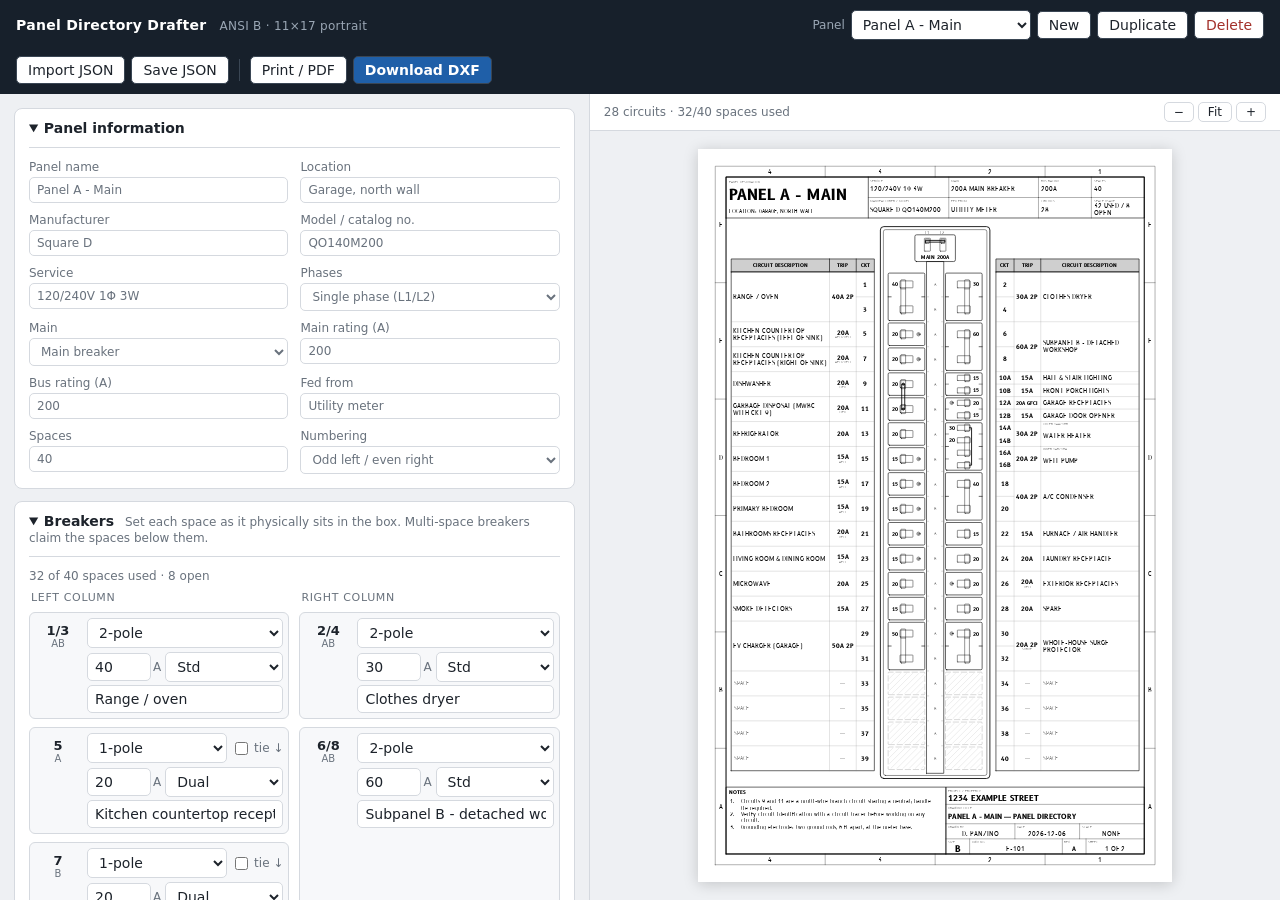
==== commit 18d4e77a: "Add B612 and Jost fonts, B612 by default Embeds B612 and Jost (free Futura-style) as subset TTFs, re" ====
--- a/breaker_panel/panel-drafter.html
+++ b/breaker_panel/panel-drafter.html
@@ -65,6 +65,8 @@
 .card[open] > summary { border-bottom: 1px solid var(--line); margin-bottom: 12px; }
 .card .hint { font-weight: 400; color: var(--muted); font-size: 12px; margin-left: 6px; }
 .card > :last-child { margin-bottom: 14px; }
+.font-note { font-size: 12px; color: var(--muted); margin: 8px 0 0; }
+.font-note a { color: var(--accent); }
 
 .grid { display: grid; grid-template-columns: repeat(auto-fill, minmax(190px, 1fr)); gap: 10px 12px; }
 .grid label { display: flex; flex-direction: column; gap: 3px; font-size: 12px; color: var(--muted); }
@@ -214,7 +216,11 @@
         <label>Descriptions
           <select data-k="titleblock.uppercase"><option value="1">ALL CAPS</option><option value="0">As typed</option></select>
         </label>
+        <label>Font
+          <select data-k="font" id="fontSelect"></select>
+        </label>
       </div>
+      <p class="font-note" id="fontNote"></p>
     </details>
   </section>
 
@@ -452,7 +458,13 @@
 }
 </script>
 
-<!-- DXF template (header, layers, Arial text styles, "ANSI B" layout); regenerate with
+<!-- Embedded fonts (subset to Latin/Greek/punctuation), SIL Open Font License 1.1:
+     B612 (c) 2012 Airbus, Jost (c) 2020 Owen Earl. Full fonts and licenses: fonts/ in the repo. -->
+<script type="application/json" id="font-data">
+{"B612-Regular.ttf": "AAEAAAASAQAABAAgR1BPU0ZNlc4AARlkAAALUkdTVUIAGQAMAAEkuAAAABBPUy8yS9rp/[base64]/CQBkAAEZPAAAACBwcmVwaAaMhQAAKGgAAAAHAAEAAAABAgzrFP6xXw889QAbB9AAAAAA1kG+dAAAAADm9rOi/539+ww8B4AAAAAJAAIAAAAAAAAAAQAAB4r+DAAADOT/[base64]/[base64]/wAIAAj//QAJAAn//AAKAAr//AALAAv//AAMAAz/+wANAA3/+wAOAA7/+wAPAA//+gAQABD/+gARABH/+QASABL/+QATABP/+QAUABT/+AAVABX/+AAWABb/+AAXABf/9wAYABj/9wAZABn/9wAaABr/9gAbABv/9gAcABz/9gAdAB3/9QAeAB7/9QAfAB7/9AAgAB//9AAhACD/9AAiACH/8wAjACL/8wAkACP/8wAlACT/8gAmACX/8gAnACb/8gAoACf/8QApACj/8QAqACn/8QArACr/8AAsACv/8AAtACz/7wAuAC3/7wAvAC7/7wAwAC//7gAxADD/7gAyADH/7gAzADL/7QA0ADP/7QA1ADT/7QA2ADX/7AA3ADb/7AA4ADf/7AA5ADj/6wA6ADn/6wA7ADr/6gA8ADv/6gA9ADv/6gA+ADz/6QA/AD3/6QBAAD7/6QBBAD//6ABCAED/6ABDAEH/6ABEAEL/5wBFAEP/5wBGAET/5wBHAEX/5gBIAEb/5gBJAEf/5gBKAEj/5QBLAEn/5QBMAEr/5ABNAEv/5ABOAEz/5ABPAE3/4wBQAE7/4wBRAE//4wBSAFD/4gBTAFH/4gBUAFL/4gBVAFP/4QBWAFT/4QBXAFX/4QBYAFb/4ABZAFf/4ABaAFj/3wBbAFj/3wBcAFn/3wBdAFr/3gBeAFv/3gBfAFz/3gBgAF3/3QBhAF7/3QBiAF//3QBjAGD/3ABkAGH/3ABlAGL/3ABmAGP/2wBnAGT/2wBoAGX/2gBpAGb/2gBqAGf/2gBrAGj/2QBsAGn/2QBtAGr/2QBuAGv/2ABvAGz/2ABwAG3/2ABxAG7/1wByAG//1wBzAHD/1wB0AHH/1gB1AHL/1gB2AHP/1QB3AHT/1QB4AHX/1QB5AHb/1AB6AHb/1AB7AHf/1AB8AHj/0wB9AHn/0wB+AHr/0wB/AHv/0gCAAHz/0gCBAH3/0gCCAH7/0QCDAH//0QCEAID/0QCFAIH/0ACGAIL/0ACHAIP/zwCIAIT/zwCJAIX/zwCKAIb/zgCLAIf/zgCMAIj/zgCNAIn/zQCOAIr/zQCPAIv/zQCQAIz/zACRAI3/zACSAI7/zACTAI//ywCUAJD/ywCVAJH/ygCWAJL/ygCXAJP/ygCYAJP/yQCZAJT/yQCaAJX/yQCbAJb/yACcAJf/yACdAJj/yACeAJn/xwCfAJr/xwCgAJv/xwChAJz/xgCiAJ3/xgCjAJ7/xQCkAJ//xQClAKD/xQCmAKH/xACnAKL/xACoAKP/xACpAKT/wwCqAKX/wwCrAKb/wwCsAKf/wgCtAKj/wgCuAKn/wgCvAKr/wQCwAKv/wQCxAKz/wACyAK3/wACzAK7/wAC0AK//vwC1ALD/vwC2ALD/vwC3ALH/vgC4ALL/vgC5ALP/vgC6ALT/vQC7ALX/vQC8ALb/vQC9ALf/vAC+ALj/vAC/ALn/vADAALr/uwDBALv/uwDCALz/ugDDAL3/ugDEAL7/ugDFAL//uQDGAMD/uQDHAMH/uQDIAML/uADJAMP/uADKAMT/uADLAMX/twDMAMb/twDNAMf/twDOAMj/tgDPAMn/tgDQAMr/tQDRAMv/tQDSAMz/tQDTAM3/tADUAM7/tADVAM7/tADWAM//swDXAND/swDYANH/swDZANL/sgDaANP/sgDbANT/sgDcANX/sQDdANb/sQDeANf/sADfANj/sADgANn/sADhANr/rwDiANv/rwDjANz/rwDkAN3/rgDlAN7/rgDmAN//rgDnAOD/rQDoAOH/rQDpAOL/rQDqAOP/rADrAOT/rADsAOX/qwDtAOb/qwDuAOf/qwDvAOj/qgDwAOn/qgDxAOr/qgDyAOv/qQDzAOv/qQD0AOz/qQD1AO3/qAD2AO7/qAD3AO//qAD4APD/pwD5APH/pwD6APL/pwD7APP/pgD8APT/pgD9APX/pQD+APb/pQD/APf/[base64]/wFTAWEBeAOfA6EDqQO/A8ADySAQIBYgGiAeICMgJiAwIDUgOiEiISYhkyIS//8AAAAgAKAAvwDQAN8A8ADxAP0BUgFgAXgDkQOhA6MDsQPAA8IgECATIBggHCAgICYgMCAxIDkhIiEmIZAiEv///+EAAP+3AAD/s//i/7IAAP9e/3X/Ov1G/UX9RP09/[base64]/hbgARB25AAkAA19eLbgAASwgIEVpRLABYC24AAIsuAABKiEtuAADLCBGsAMlRlJYI1kgiiCKSWSKIEYgaGFksAQlRiBoYWRSWCNlilkvILAAU1hpILAAVFghsEBZG2kgsABUWCGwQGVZWTotuAAELCBGsAQlRlJYI4pZIEYgamFksAQlRiBqYWRSWCOKWS/[base64]/hbAEjQAAKQCZAJAAogCHAKsA0AC0AMcAvgCwALQAZAAAAC7+DAARBEwAFAXcAB4AAAAAABUAFQCNAOoBKAGOAgQCbAKmAuYDJgNTA2sDlAOoA8gD2wRWBQoFfgYqBoMG8wf5CCQJIwn4CjEKdAqLCp4KtQsIC8IMHQy9DV0N3A47Dn4O/Q9aD4AP2hEIETgU9BYZFpIW/hdoGFUZxxn6GmEapxs8HOkd4h4mHlgeZh6YHrAevR7cH5YgCCD0IWwixCMfI/IkWCS4JRMmMyZ1Jz0nrygXKI0pEileKe0qmCsHK0ssdS3TLjAuky7wLxMvcS+lL6Uv4zAyMGswnDEhMT4xpTIPMjkyTDK6MsczAjMhMzszfjOiM8Iz8jQzNF00uTUrNZg2EzZfNtA3HzdON7E4KDiaORo5jznMOgQ6SjqGOtQ7ZTvxPIo8+T2JPfI+bz7oP24/60A8QQ1B2UKzQ0BEEUSoRUdFpEcTSH1J9ktkS3hLjEunS8BMFUyUTQ9Nl037TnpOu08UT5pQG1CqUTBRo1HtUmtTelO8U8lT1lQAVClUUlSfVOtVN1WBVe9WEFZkVw9XJ1c/[base64]/HwF3PokZAUUAAACAKn/8gGwBdwAAwAXAJ+7AA4ABgAEAAQruAAOELgAANC5AAMACPRBAwD/[base64]/qcGzAkFRUkMBsbMSQWFiQxAAACAJYEKwJyBdwADQAbAF24ABwvuAAaL7gAHBC4AAzQuAAML7kAAQAH9LgAGhC5AA8AB/S4AB3cALgAAEVYuAAALxu5AAAAEz5ZuAAARVi4AA4vG7kADgATPlm4AAAQuAAG3LgAFNC4ABXQMDEBFRQGBwYHIyYnJiY1NSEVFAYHBgcjJicmJjU1AUUOCAoMVwwKCA4B3A4ICgxXDAoIDgXcZCZwNj5DQz42cCZkZCZwNj5DQz42cCZkAAACAGT/7AZABfAAHAAgAAABAyEHIQMHEyEDBxMhNSETITchNzU3AyETNwMzFSEhAyEFMDIBQhT+wTLTNv47MNIz/toBNzP+lhQBZxjsNQHFMNMz/f4g/j0xAcMDtv5wlv5wFAGk/nAUAaSWAZCWudcU/lwBkBT+XJb+cAAAAwBp/zgD/wa4AC8AOgBFAAABLgMnER4DFRQOAgcVIzUuAyc3HgMzES4DNTQ+Ajc1NxUWFhcDNC4CJxE+AwEUHgIXEQ4DA3wRNEBKJ0WHa0I4ZIpTkjpyZ1ggdhQ0RFQ1RYhqQj9oiEqSaqVFmSI6UC0xUDkf/fgiOlAtKU0+JQUUDh0YEgP98yBKZIZbXpRuRg/DtwEVICkWjQ0gHRMCPSJKXHVOaZFdMAi5FMoGPTP8GC1LPzYZ/ggJJjtSAyEpQjguFgHTByA3VAAABQBB/[base64]/SA6ZotRUIlkODhkiVBRi2Y6AXEtWEUrJT5OKi5XRColPU77qzpmi1FQiWQ4OGSJUFGLZjoBcS1YRSslPk4qLldEKiU9TgACAHj/7AUaBfAAOgBHAAABFA4CBzcXIycGBiMiLgI1ND4CNyYmNTQ+AjMyHgIXBy4DIyIOAhUUFx4FFzY2NwEyNjcBFQYGFRQeAgUaGTVRN1GF30hLqGBnxpxfKUljOiYxN2KJUkNvWkQaUBIzRVk3JEc3IwoEDyZFdK17KikC/kg/[base64]/[base64]/FAySHpOAwAAAQBkAHoD6ARhAAsAABMhETMRIRUhESMRIWQBdZsBdP6Mm/6LArwBpf5bm/5ZAacAAQBm/tMBjgEVABkAADc0PgIzMh4CFRQOAgcnNjc2NjUuA2YXKTYeHTUpGQ0pTD40FxIPGRkwJhaFHTUmGBUoPSc1Y2ZqORcsLyddLAEUIzYAAAEAyAG9ArwCWAADAA0AuwABAAEAAgAEKzAxEyEVIcgB9P4MAlibAAABAFb/7wGfATsAEwAANzQ+AjMyHgIVFA4CIyIuAlYaLTsiIjwtGhosOyIiPS0aliI8LRoaLTwiIj0tGxstPQAAAQBL/5wD2QZAAAMACwC4AAIvuAAALzAxBSMBMwEd0gLGyGQGpAACAFr/[base64]/[base64]/[base64]/[base64]/mFdAa7SwwEs/tQBLKsEGRT8fIwBlxH+egAAAQDIAAAEGQXcACgAbbgAKS+7AAoABgAZAAQruAApELgAEty4ACkQuAAk3LkAKAAG9AB8uAARLxi4AABFWLgAJS8buQAlABM+WbgAAEVYuAAmLxu5ACYAEz5ZuwAeAAUABQAEK7gAERC5ABIAA/S4ACUQuQAnAAP0MDEBPgMzMh4CFRQOBCM1PgU1NC4CIyIOAgcjESEVIQGYByM0Qyloo3E7SH2nvchgS5qPfV02IUFiQTNSQS4PfALx/d8D1gQSEg1BcZhWZauJaEcjoAIhN05fcD8zYEsuDRMYCgK8oAACAHv/[base64]/aIaNijl34send0MBAvxrHC4sLRs5XUMlPGN+QT9gPyAaLDoAAAEAyAAABEwF3AAcAAATIRUUDgQHDgIVFSM0PgI3PgU1IcgDhEFkdmxQCwUFA80BBAkIF1ZlalY3/VkF3IIrh6jBy8xfKVdWKUoeZXBuJ2vPv6qLaB4AAwCB/[base64]/RBAwCVAEQAAV0wMQEyHgIVFA4CBx4DFRQOAiMiLgI1ND4CNy4DNTQ+AhMOAxUUHgIzMj4CNTQuAic2NjU0LgIjIg4CFRQeAgJjW5xxQCM8TyxKdVErWJG5YV+wh1IuUG5AL1E9I014jzc/ZUcnMVFqOEBzVzI7X3cUXG0pPksiLVRAJydDWAXtMl6GVDtcSTsaIVVrhE9voWkyOW+lbFCCaFEfHT5HUjJhjVss/QsbQVNoQzxiRyYjRGRBQ2lTQL0pdFMySC4VGzJEKC5HOTAAAgCB/[base64]/[base64]/+8BwAMbABMAJwAANzQ+AjMyHgIVFA4CIyIuAhE0PgIzMh4CFRQOAiMiLgKYGCg1Hx82KBcXKDUeHzcoGBgoNR8fNigXFyg1Hh83KBiFHzYoFxcoNh8fNygYGCg3AiEfNigXFyg2Hx83KBgYKDcAAgBm/[base64]/6SFBT+lK8BydEAAgBkAQQDhAK8AAMABwAAEyEVIRUhFSFkAyD84AMg/OACvIygjAABAMgAWwRMBLsACAAAARUBNQE3JwE1BEz8fAKwTU79UQL10f43rwFsFBQBbq8AAgBr//[base64]/WDhvfXr31F/[base64]/hGSAYkkogGNowUUyBT6EAHC/j4FUP78/gwB9AAAAwCgAAAEdgXmABEALwA8AJO7ADAABgASAAQruwAeAAgABwAEK7gAMBC4AADQugAiAAIAOxESObgAHhC5ADYAB/[base64]/PoGBpVpqTPW1SLy5OanmBPsiMY5ZmMzRfhlG0BHv++h0/ZEdCWDQVAgUGA/qxBQrIBAgFAx1MhWdtniosDhI5UnBJVYZmSS0VoB1Db1NLakQfAAABAFn/[base64]/NeElFayAwXJ3RdUWRinpcNggSHRYAAAIAqgAABNgF5wATACcAhrgAKC+4AB0vuQAKAAb0uAAoELgAEtC4ABIvuQAVAAb0uAAl0LgAJS+4AAoQuAAp3AC4AABFWLgAAC8buQAAABM+WbgAAEVYuAAFLxu5AAUAEz5ZuAAARVi4ABEvG7kAEQANPlm5ABUAA/S4AAUQuQAiAAH0uAAl0LgAJS+4ACfQuAAnLzAxEz4DMzIEFhIVFA4EIyERFxEzMj4ENTQuAiMiBgcGB6ofVltZIZ8BD8ZwOGOLp7xk/t3SFJHKhUslCCx206YQJBASFAXcAwQDAU6q/va7kum0gVMnBQqM/CI8Y4GKiDp/1ZlVAgICAgAAAQCgAAAEFQXcAA8AgbsADgAGAAMABCu7AAAABwAMAAQruAAOELgACdAAuAAARVi4AAUvG7kABQATPlm4AABFWLgABi8buQAGABM+WbgAAEVYuAABLxu5AAEADT5ZuAAARVi4AAIvG7kAAgANPlm7AAsAAgAMAAQruAACELkAAAAD9LgABhC5AAgAA/QwMSUHITcRJyEVIRcRIRUhEQcEFRT8rg8eA1L9ihQCHP3kCqCgyARC0qC+/veR/nC0AAEAoAAABBUF3AALAFW7AAAABgABAAQruwAEAAcACQAEK7gAABC4AAfQALgAAEVYuAADLxu5AAMAEz5ZuAAARVi4AAAvG7kAAAANPlm7AAkAAgAKAAQruAADELkABQAD9DAxISMRJyEHIRcRIRUhAZDSHgN1FP17FAIc/eQFCtKgvv73kQAAAQBY/[base64]/soB9MUtTzkhfdYBHqKXAQ/[base64]/2KzR3qAnbNAtX9KwUK0hT9hQJpEvoQAAABAKAAAAGQBfAABAAvuwAEAAYAAAAEKwC4AABFWLgAAy8buQADABM+WbgAAEVYuAAALxu5AAAADT5ZMDEzESc3Eb4e8AUK0hT6EAAAAQAA/[base64]/e2prgIp7f3XBQrSFP1oAoT9hT86/RgC6v0WAAEAoAAABBAF8AAIADW7AAgABgAEAAQrALgAAEVYuAAHLxu5AAcAEz5ZuAAARVi4AAIvG7kAAgANPlm5AAAAA/QwMSUhByE3ESc3EQGGAooU/[base64]/[base64]/[base64]/tP8hgMWAZEB/[base64]/sT8GAUK0hT79/7GAQFQA94U+hAAAgB8/+8FxAXtABMALQBpuAAuL7gAFC+4AC4QuAAF0LgABS+4ABQQuQAPAAb0uAAFELkAIAAG9LgADxC4AC/cALgAAEVYuAAKLxu5AAoAEz5ZuAAARVi4AAAvG7kAAAANPlm4AAoQuQAbAAX0uAAAELkAJwAF9DAxBSImJgI1NBI2NjMyFhYSFRQCBgYBNC4EIyIOAhUUHgQzMj4EAyCe+q9dWq38oZ37r11arfwBMxYwTGmJVnuvcDQXMEtpiVZRhGdKMRcRdM0BGaWlARnNdHTN/[base64]/mni6gEI/ZHw9ES8wLQ8FCsgFCAYDKWCcc4y5bi0CC/6CHEmAZUtqRB8DBAYDAAACAHz/bwXEBe0AJQBKAAAFIi4CJycmJwcGBiMiJiYCNTQSNjYzMhYWEhUUDgIHHgMzAzQuBCMiDgIVFB4EMzI2Ny4DIzcyHgIXNTY2BXw4b2pkLAoFBQolTiqe+q9dWq38oZ37r10lSGlEHTc/SS/BFjBMaYlWe69wNBcwS2mJViZGHx03PEgvOTdoZWIwQDuRDzRhUxIJCIoICHTNARmlpQEZzXR0zf7npWm/[base64]/kULHAh4lFuGWCxAZn49FS4uKxACZv2aBQrIBAgGBDVom2VpoHFHESj9rwJTDgUCFf6CM1dzQVVxQxsBAgUDAAEAUv/vA/[base64]/S4AAXQuAAG0DAxIREhNSEVIREB7/5hBAv+ZgU8oKD6xAAAAQCW/[base64]/DpflWc2LFiDWAPkAAABAEP/7ATYBfAACQBXGbgAAS8YuAAD3LkABAAM9LgAARC4AAncuQAIAAv0ALgAAEVYuAAJLxu5AAkAEz5ZuAAARVi4AAYvG7kABgANPlm6AAEABgAJERI5MDEBQQMAmgAHAAFdARMTATMBBycBNwJJWDABSr3+XRr2/h7DAfT+mAE6BBb62MgUBdwUAAEAQwAABxYF8AAUANAZuAALLxgZuAASLxgZuAADLxi4ABIQuAAA0LgAAxC4AAHQuAADELgABtC5AAcADPS4AAsQuAAJ0LgACxC4AA3QuAASELgAENC5AA8AC/[base64]/oro3R1A3ej+ir8BCEAEFgXc+/D+mAFoBBD6JAN1AWb+mvyLBdwU+9z+mAFoAAABADUAAATSBfAADwMOGbgACi8YGbgAAi8YuAAA0LgAAhC4AATQuAAKELgACNC5AAcAC/S4AAoQuAAM0LgAABC5AA8AC/[base64]/b+x00w/rvGAeD+WdQBFlAjASDI/k0B0gIHtaD95AMfAr0U/jDEoAHg/[base64]/k3S/kzMASBPA6cCNfyq/XoChQNXFP3K+QABAD0AAARWBdwADQBJALgAAEVYuAAILxu5AAgAEz5ZuAAARVi4AAEvG7kAAQANPlm5AAAAA/S6AAUACAAHERI5uAAIELkABgAD9LoADAABAAAREjkwMSUXIScBNwUhJyEXAQclBEIU+/sUAo+4/vf+GxQDsg/9a7IBCaCgMgR+tCigFvtmtCgAAQBk/lwCoAXwAAsAMrsABQAGAAAABCsAuAAARVi4AAEvG7kAAQATPlm7AAgAAQAJAAQruAABELkAAwAB9DAxEychFSEXEQchFSE3ehYCPP6MFBQBdP3EFgUoyJbI+yjIlsgAAAEAS/[base64]/jkETP7UAAMAABEhFSEETPu0/tSbAAABAR0EsAKUBfAAAwAiALgAAC+4AABFWLgAAy8buQADABM+WboAAgAAAAMREjkwMQEjAzcClJbhzASwASwUAAIARv/vA5gEXQAuAEUAr7gARi+4AAIvuABGELgADdC4AA0vuAACELgAF9C6ACIADQAXERI5uAANELkAOQAJ9LgAJdC4ACUvuAACELkALgAJ9LgAAhC4AC/QuAAuELgAR9wAuAAoL7gAAEVYuAAALxu5AAAADT5ZuAAARVi4AAgvG7kACAANPlm7ABIAAwA0AAQrugAXADQAEhESObgAKBC5AB0AA/[base64]/vBEwGVAAUACsAYrgALC+4AAwvuAAsELgAFdC4ABUvuQAXAAn0uAAA0LgADBC5ACEACfS4AC3cALgAFy+4ABwvuAAARVi4ACYvG7kAJgANPlm5AAUAA/S4ABwQuQARAAP0ugAYABEAHBESOTAxJR4DMzI+BDU0LgIjIgYHAyc3ETc2NjMyHgIVFA4CIyIuAicBhhMyOTwcPV1ELRwLJkFVL0+QPr4U0lUzcDhTk29BS4e5bj96alIWqwYLBwQoQ1tlbDNkiFQkPTMCP7QU/XpbGBxEhcJ+iuKhWAkPEwkAAAEAZP/[base64]/PX2/gVyRPwNuIyw/bI9PUpVyQyQUjSYuY6XXc2jDlls5RQACAG//7wP8BlQAEAAnAHm4ACgvuAASL7gAKBC4AB3QuAAdL7kABQAJ9LgAEhC4AA/[base64]/FSicQwYEgxRkMd3eNGcWQIIFPp0tAACAGT/[base64]/[base64]/[base64]/w/37AYwF3AADABcAZrsADwAJAAwABCu4AAwQuAAA0LgAAC+4AA8QuAAB0LgAAS8AuAAOL7gAAEVYuAAALxu5AAAAEz5ZuAAARVi4ABQvG7kAFAAPPlm4AAAQuAAC3LgAFBC5AAcAA/[base64]/iYFjLQU/F4Bmv5mPzz9yQIt/dMAAQC0/[base64]/QwMSEjETcVNz4DMzIWFzc2NjMyHgIVESMRNC4CIyIOAgcWFhURIxE0JiMiDgIHAYa+vj0SNkROKXCMFUwjgFNMbEUgvg8lPi4dP0A9GwMBvkhdHkRDQBoETBS3awwaFQ5tVXUcMTNgiFT9EgLkNlE3GxQhKxYdJx/[base64]/RIC7jZOMxgVISgTAAIAZP/[base64]/[base64]/[base64]/RIETBThrwgRDQkQB6YFDwABAED/7wMlBF0APQB0uAA+L7gAJy+5ABIACvS4AADQuAA+ELgAM9C4ADMvuQAIAAr0uAAzELgAHdC4ABIQuAA/[base64]/+8C1QWMAB8A9LsAAAAJABUABCu4ABUQuAAZ0LgAABC4ABvQuAAbLwC4ABsvuAAZL7gAHS+4AABFWLgAEC8buQAQAA0+WbkABQAD9EEDAB0AGQABcUEDAM8AGQABcUEDAK0AGQABcUEDAKwAGQABXbgAGRC5ABYAA/[base64]/sUBeEJZNxcFBAQFeQgTEgxCcpdWAhyg0W/+wKAAAQDI/[base64]/RRseRYiKBMAAQBH/+wD7QRgAAgAVhm4AAYvGLgACNC5AAAAC/[base64]/[base64]/suYqyYpq5j+0aywKyirlAHg/ugBGAJsEfujAmwBGP7o/[base64]/70LS3+9McBnP6a0+snJuHT/ooBmwF+dnb+ggJMAgAR/rBvbwE/Ef3q/bkAAAEAIv4gBBsEXQAYAF4ZuAAYLxi4AAHQuQACAAz0ugADAAIADBESObgAGBC4ABbQuQAVAAv0ALgAAi+4ABYvfLgACC8YuAAARVi4ABQvG7kAFAANPlm4AAgQuQAPAAH0MDEBQQMAGgAUAAFxAQE3AQ4DIyImJzcWFjMyPgI3ATcBFwJaAQ20/mIfSVxvRDNiKUkRLBghPjkxFP5fvgESNAFsAuAR+5JUpoNSKSRrDBQzUGQyBHsR/Q/oAAEAPQAAA4QETAANAIhBAwDnAAkAAXEAuAAJL7gAAEVYuAABLxu5AAEADT5ZuQAAAAP0QQMAjwAJAAFdQQMArwAJAAFxQQMA7wAJAAFxQQMAzwAJAAFxQQMArwAJAAFdQQMAPwAJAAFxQQMAHwAJAAFxuAAJELgACNC5AAcAA/S6AAwAAQAAERI5MDEBQQMAGwAJAAFdJRchJwE3ByEnIRcBBzcDcBT8zRQBz5jN/r0UAsAU/j+XzaCgMgMImiigMfz9oCgAAAEA5P5cBB4F7wBEAAATMz4DNTU0PgIzMh4CFwcmJiMjIgcOAxUVFAYHHgMVFRQeAhcWMzMyNjcXDgMjIi4CNTU0LgInI+R6MTsgCh9Mf2AuQTMpFT8TQRkQCAgxOyAKMDseKBoLCiA7MQgIEBlBEz8VKTNBLmB/[base64]/[base64]/[base64]/PX1fQVFCO0kiH0o9IiwrBSjPBxIcRXEjFgsF/OIEDRIUjSYXDgW7vAoiMqXXc2jDli0fCrz+iR9sj09SlXIiEgkDGggAAQA2AAAEFQXwACMAABMzEz4DMzIWFwcmIyIOAgcDMwcjAgcHNyEVITczMjYTI/qhLQssS25MZJEcWkVDMUEpFwcpzxTQNx1YogG2/E4UiiNOQYwDUgE7TINeNkIaZS0fPFY2/t2W/ksneCuTk2QBxQAAAQA7AAAEdAXwABoAABMhNSchNSEBNwEXNwEzASEVIQcVIRUhESMRIWQBixz+kQEi/rXMASBPHgEgwP61ASP+kBsBi/[base64]/[base64]/Skp/q2Jhq4BK/[base64]/sAICAgMLGSccFiUbDwYJDAYOEwAAAgDIAEIExgQCAAgAEQAAARcBBxcBBwE1ARcBBxcBBwE1Ap4y/ruKiQFINv4sA8oy/ruKiQFINv4sBAJ9/t08PP7fhwGciwGZff7dPDz+34cBnIsAAQDUARgFiQMgAAcAAAEHESM1NyE1BYkRyBD8FAMg0/[base64]/Skp/q2Jhq4BK/[base64]/6LA4T8fANeAVH+r3z+rgFS/kCMAAABAbgEsAM+BfAAAwAYALgAAi+4AABFWLgAAS8buQABABM+WTAxATcDIwJY5vCWBdwU/sAAAQDI/gwE2gReACwAACUOAyMiJicHBgYjIi4CJxcRIxE3ERQeAjMyPgI3ETcRFB4CMzI2NwTaCSYwNhlcgBcZKo9hEzI0Lw8ttLQWL0cxID46NhmyDxsoGhguFSQJEhAKVlZFLjkDCRENv/6yBkAS/P4pTTwlEx4nFANbEv0CPFQ0FwkIAAABAR/+cASyBdwAFAAAASYmJy4DNTQ+AjchESMRIxEjAtpKaitIVi8PVIOcSAHYqYapAocEHhUjXWt1OmmQWywE+JQG1PksAAABAFYB4wGfAy8AEwAAEzQ+AjMyHgIVFA4CIyIuAlYaLTsiIjwtGhosOyIiPS0aAooiPC0aGi08IiI9LRsbLT0AAQB6/[base64]/iw2AUiJiv67MgPK/iw2AUiJiv67MgJpi/5khwEhPDwBI33+Z4v+ZIcBITw8ASN9AAIAa/5hA+gEXAAnADsAFAC4AABFWLgANy8buQA3ABE+WTAxFzQ+BjU3FA4GFRQeAjMyPgI3Fw4DIyIuAgEUDgIjIi4CNTQ+AjMyHgJrIjdHS0c3ItIiN0dLRzciKEVdNSZRTUcchTJyd3Y0VZ57SgJ3FSQvGxswJBUVIy8bHDAkFSo/[base64]/j4FUP78/[base64]/vz+DAH0AyAU/[base64]/lmQeHmWWsMgFFMgU+hABwv4+BVD+/P4MAfQCCJhYV5kBGBQAAAMAPgAABNMHWgAIAA0ALQAAMwE3NwEjAyEDAQMDIQMBPgMzMh4CMzI+AjcXDgMjIi4CIyIOAgc+Aacj2QHyyJT+EZIBiSSiAY2j/p8EHzE+JCdEPjwfFSAWDgNgAyEzRScgPkBCIxIdFxAEBRTIFPoQAcL+PgVQ/[base64]/j4FUP78/gwB9AK8yMjIAAMAPgAABNMHVwAXABwAMAAAATIeAhUUBgcBIwMhAyMBNyYmNTQ+AhMDAyEDAzI+AjU0LgIjIg4CFRQeAgKCMVZBJT80AdfIlP4RkrgBpxkwOiZAVy4kogGNoyAZLCATEyEsGRksIRMTIS0HVyVBVjFCbSD6ZQHC/j4FFI8haD4xVkEl/fn+/P4MAfQBohQhLRkZLCETEyEsGRktIRQAAgAyAAAGbQXcABMAGAAAJQchNzUhAyMBNyEVIRcRIRUhEQcDEScHAwZtFPyuEP6etM8CDSwD3/2IFgIb/eUKxxVJx6CgyPr+PgUUyKC//viR/nC0AbcB++rx/gwAAAEAY/[base64]/[base64]/S4ABAvuAAARVi4ABMvG7kAEwATPlm6ABIAEAATERI5MDElByE3ESchFSEXESEVIREHASMDNwQVFPyuDx4DUv2KFAIc/[base64]/S4AAYQuQAIAAP0uAASL7gAAEVYuAARLxu5ABEAEz5ZMDElByE3ESchFSEXESEVIREHATcDIwQVFPyuDx4DUv2KFAIc/[base64]/[base64]/S4AAYQuQAIAAP0MDEBQQMAiwARAAFdAEEDAI8AEQABXSUHITcRJyEVIRcRIRUhEQcDMxUjJTMVIwQVFPyuDx4DUv2KFAIc/eQKKMjIAZDIyKCgyARC0qC+/veR/[base64]/nDIyAGQyMgFCtIU+hAHbMjIyAACAKoAAAUPB1oAEAAwAAAhAQMHExEjESc3ARM3AxE3EQE+AzMyHgIzMj4CNxcOAyMiLgIjIg4CBwRM/Zl1BibIHuwCaHgGMMP8dAQfMT4kJ0Q+PB8VIBYOA2ADITNFJyA+QEIjEh0XEAQEBAEhAf7E/BgFCtIU+/f+xgEBUAPeFPoQBncoTDojHCIcFR8mEgQsUj8mHCEcEBofDwADAHz/[base64]/ufNdALgUJuLd1YxX57Ka1GcjXdWMS1ObH2LA7gBLBQAAAMAfP/[base64]/KGd+69dWq38ATMWMExpiVZ7r3A0FzBLaYlWUYRnSjEX/izm8JYRdM0BGaWlARnNdHTN/uelpf7nzXQC4FCbi3dWMV+eymtRnI13VjEtTmx9iwTkFP7AAAADAHz/[base64]/uelpf7nzXQC4FCbi3dWMV+eymtRnI13VjEtTmx9iwPMmFhXmQEYFAADAHz/7wXEB1oAEwAtAE0AAAUiJiYCNTQSNjYzMhYWEhUUAgYGATQuBCMiDgIVFB4EMzI+BAE+AzMyHgIzMj4CNxcOAyMiLgIjIg4CBwMgnvqvXVqt/KGd+69dWq38ATMWMExpiVZ7r3A0FzBLaYlWUYRnSjEX/PMEHzE+JCdEPjwfFSAWDgNgAyEzRScgPkBCIxIdFxAEEXTNARmlpQEZzXR0zf7npaX+5810AuBQm4t3VjFfnsprUZyNd1YxLU5sfYsD7yhMOiMcIhwVHyYSBCxSPyYcIRwQGh8PAAAEAHz/[base64]/KGd+69dWq38ATMWMExpiVZ7r3A0FzBLaYlWUYRnSjEX/QDIyAGQyMgRdM0BGaWlARnNdHTN/uelpf7nzXQC4FCbi3dWMV+eymtRnI13VjEtTmx9iwSAyMjIAAADAHn/nAXGBkAAIQAwAEEAAAUiJyYnByMTJicmAjU0EjY2MzIXFhc3MwMWFxYSFRQCBgYDJiMiDgIVFBYXFhcBJgE0JicmJwEWFxYzMj4EAyCefSMgd9LEBwZXXVqt/KGdfSYje8jDBgZYXVqt/A1EVnuvcDQXGBUhAmsuAQYWGBYh/ZktNkVWUYRnSjEXEToQE7ABIAYHZwEZpaUBGc10OhIWtf7gBwdm/uelpf7nzXQFOxlfnsprUZxHQDYDjSL9uVCbRT82/HAfFBgtTmx9iwACAJb/[base64]/luHMBdz8L4jLhkNVm9qEAs3SFPw6X5VnNixYg1gD5GQBLBQAAgCW/[base64]/C+Iy4ZDVZvahALN0hT8Ol+VZzYsWINYA+QBkBT+wAACAJb/[base64]/DpflWc2LFiDWAPkeJhYV5kBGBQAAwCW/[base64]/SXdTLf2ZyMgBkMjIBdz8L4jLhkNVm9qEAs3SFPw6X5VnNixYg1gD5AEsyMjIAAEAwP/[base64]/[base64]/[base64]/7wOYBfAALgBFAEkAxLgASi+4AAIvuABKELgADdC4AA0vuAACELgAF9C6ACIADQAXERI5uAANELkAOQAJ9LgAJdC4ACUvuAACELkALgAJ9LgAAhC4AC/QuAAuELgAS9wAuAAoL7gAAEVYuAAALxu5AAAADT5ZuAAARVi4AAgvG7kACAANPlm7ABIAAwA0AAQrugAXADQAEhESObgAKBC5AB0AA/[base64]/7wOYBfAALgBFAE4A0rgATy+4AAIvuABPELgADdC4AA0vuAACELgAF9C6ACIADQAXERI5uAANELkAOQAJ9LgAJdC4ACUvuAACELkALgAJ9LgAAhC4AC/QuAAuELgAUNwAuAAoL7gAAEVYuAAALxu5AAAADT5ZuAAARVi4AAgvG7kACAANPlm7ABIAAwA0AAQrugAXADQAEhESObgAKBC5AB0AA/[base64]/[base64]/+8DmAXcAC4ARQBJAE0Aw7gATi+4AAIvuABOELgADdC4AA0vuAACELgAF9C6ACIADQAXERI5uAANELkAOQAJ9LgAJdC4ACUvuAACELkALgAJ9LgAAhC4AC/QuAAuELgAT9wAuAAoL7gAAEVYuAAALxu5AAAADT5ZuAAARVi4AAgvG7kACAANPlm7ABIAAwA0AAQrugAXADQAEhESObgAKBC5AB0AA/[base64]/gLIyAGQyMiicA0YEwsvW4dYXYlbLQwICQsjO15BIg8JCwyGFBAOFz5wnWD+AgFhBAQDBhYxTjgtSjYdCxIYDB0lBMrIyMgAAAQARv/[base64]/gIBYQQEAwYWMU44LUo2HQsSGAwdJQVQJUFWMTFYQiYmQlgxMVZBJf6XFCEtGRksIRMTISwZGS0hFAAAAwBG/[base64]/[base64]/[base64]/[base64]/UwpSmlBQF9EKww5AQEaNVI4Q19BJwo0suGW4cyBIDYnFV6ezG9Hi35sTi1GfrBrH0ohS4JhNxMbHAgBqQsWCzlgRygrQ1AkbRsCJgEsFAADAGT/[base64]/RBAwC4ACMAAV1BAwBoACQAAXFBAwDIACQAAV1BAwAVACQAAXJBBQDlACQA9QAkAAJxuAARELkALQAD9LoAMwAZACUREjkwMQFBAwAEAAAAAXJBAwAkAAAAAXJBAwDVAAAAAXFBAwAmAAAAAV1BAwBsACQAAV1BAwBdACQAAV1BAwB/[base64]/sAAAwBk/[base64]/[base64]/[base64]/UwpSmlBQF9EKww5AQEaNVI4Q19BJwo0sgG9lmQeHmWWsMiBIDYnFV6ezG9Hi35sTi1GfrBrH0ohS4JhNxMbHAgBqQsWCzlgRygrQ1AkbRsCOphYV5kBGBQAAAQAZP/[base64]/[base64]/sAAAgAUAAACRQXwAAMADAAAISMRNzcjJycHByMTNwGGvr6/lmQeHmWWsMgEHxSRmFhXmQEYFAAAAwAAAAACWAXcAAMABwALAAAhIxE3ATMVIyUzFSMBhr6+/[base64]/[base64]/[base64]/[base64]/mFhXmQEYFAADAGT/[base64]/[base64]/[base64]/kxRTj0z/YodQm2MAAACAMj/7wPoBfAAGgAeAKi4AB8vuAAAL7kAAQAJ9LgAABC4AAPQuAAfELgAD9C4AA8vugAEAA8AARESObkAEgAJ9LgAARC4ACDQALgAAS+4ABEvuAAARVi4AAIvG7kAAgANPlm4AABFWLgACi8buQAKAA0+WUEDABMAAQABcroABAAKAAEREjlBAwATABEAAXK5ABUAA/S4ABsvuAAARVi4AB4vG7kAHgATPlm6AB0AGwAeERI5MDEBNxEjNQcOAyMiLgI1ETcRFBYzMj4CNwMjAzcDKr6+PRIxPkopUHNKJL5XXSJCPjcXF5bhzARMFPugo2sMGhUOOmiPVALYFP0UbHkWIigTA64BLBQAAgDI/+8D6AXwABoAHgCeuAAfL7gAAC+5AAEACfS4AAAQuAAD0LgAHxC4AA/[base64]/sAAAgDI/+8D6AXwABoAIwCsuAAkL7gAAC+5AAEACfS4AAAQuAAD0LgAJBC4AA/[base64]/vA+gF3AAaAB4AIgCduAAjL7gAAC+5AAEACfS4AAAQuAAD0LgAIxC4AA/[base64]/gLIyAGQyMgETBT7oKNrDBoVDjpoj1QC2BT9FGx5FiIoEwTayMjIAAADACL+IAQbBdwAGAAcACAAcRm4ABgvGLgAAdC5AAIADPS6AAMAAgAMERI5uAAYELgAFtC5ABUAC/QAuAACL7gAFi98uAAILxi4AABFWLgAFC8buQAUAA0+WbgACBC5AA8AAfQwMQFBAwAaABQAAXFBAwCLABoAAV0AQQMAjwAaAAFdAQE3AQ4DIyImJzcWFjMyPgI3ATcBFwEzFSMlMxUjAloBDbT+Yh9JXG9EM2IpSREsGCE+OTEU/l++ARI0/tTIyAGQyMgBbALgEfuSVKaDUikkawwUM1BkMgR7Ef0P6AVYyMjIAAIAfP/vBzUF7QAaAC8AAAUiJiYCNTQSNjYzFychFSEXESEVIREHIQchNxMmJyYjIg4CFRQeBDMyNzY3AyCe+q9dWq38obQKA0j9ihQCHP3kCgKPFPypCgoWFERWe69wNBcwS2mJVlFCEhMRdM0BGaWlARnNdFdGoL7+95H+cLSgRgTTCgcZX57Ka1GcjXdWMRYHCAADAGT/[base64]/62yMgBkMjIA6cCNfyq/XoChQNXFP3K+QRHyMjIAAEAH//vBOEETAAqAAABERQeAjMyNjc2NxcGBiMiLgI1ESEXESMRNC4CIyIGBwYHJzY2MyEHA9QEFzEsCxgLCwxQEUY+Znc9Ev6EPLQEFzEsCxkKDAtQEUU9A60UA7b9zzReSCoEAgMDfgkXQHGaWQIjo/[base64]/[base64]/[base64]/tQBLP7UyP7UASz+1AQZAcMU/imV/aiW/doCJpYCWAABASoB/AN2BEwAEwAAATQ+AjMyHgIVFA4CIyIuAgEqL1BrPDxrUC8uT2o8PGxRMAMnPGtPLy9Pazw8bVIwMFJtAAADAFf/[base64]/[base64]/SA6ZotRUIlkODhkiVBRi2Y6AXEtWEUrJT5OKi5XRColPU77qzpmi1FQiWQ4OGSJUFGLZjoBcS1YRSslPk4qLldEKiU9TgABAMgAQgLSBAIACAAAARcBBxcBBwE1Ap4y/ruKiQFINv4sBAJ9/t08PP7fhwGciwABALIAQgK8BAIACAAAARUBJwE3JwE3Arz+LDYBSImK/rsyAmmL/mSHASE8PAEjfQACAMgDhAV4BdwABwAYAAABESM1IRUjESERBwMjAycRIxEzFxc3NzMRAZDIAfTIAyAygiiCMmSMeCgoeIwDhAIVQ0P96wI6qv7UASyq/[base64]/fIkPFEtLVE8IyM8US0tUTwk3mWdHx8fH51lnC5nNjZnLpxmnR4fHx6dZpxfbDZnLsstUTwkJDxRLS1RPCMjPFEAAgBk/nABLAXwAAMABwAAAREjERMRIxEBLMjIyAXw/MwDIPuO/[base64]/VF9mMSlQSD0tGR81RykQJg8VMDEuJhoETAVuUEYULCwrFCUBARgxSjMwTz4sHQ5QAQwWHyk0ICQwHAwCAU4PJikrJiEMFAABAGQC0AIPBcgADAAAEzUzETcHByc3FxEzFbF6HURqNuVLewLQUAHjcV1ePdIK/WJQAAMAYgAABXsF3AADABAAIAAAISMBMwE1MxE3BwcnNxcRMxUBIxUjNSE1ExcDBzM1FxUzAcaHAwd+++t6HURqNuVLewNmWmn+1/Jezy/XaWIF3Pz0UAHjcV1ePdIK/WJQ/caWllUCDQr+PkbLCMMAAwBiAAAFeQXcAAMAEAA9AAAhIwEzATUzETcHByc3FxEzFQE1PgM3PgM1NC4CIyIOAgcnPgMzMh4CFRQOAgcOAwchFQHGhwMHfvvreh1EajblS3sBqBg3OTcXGS4jFRIgLRsfLCIYC0YNKDdGKzNPNh0dKjEVGjQvKQ8BTwXc/PRQAeNxXV490gr9YlD9MFQmSUU9GhwxMTMdGCsfExEbIREeIDcnFiQ6SiYnRT83GB47OTQYUAADAGQAAAV7BdwAAwATAEUAACEjATMTIxUjNSE1ExcDBzM1FxUzATchFQ4DBwc2NjMyHgIVFA4EIzU+BTU0LgIjIgYHNT4FNwcBxocDB36vWmn+1/Jezy/XaWL68AgBbQYdJi4XQgUQBzBUPSQkP1RfZjEpUEg9LRkfNUcpECYPFTAxLiYaBEwF3Pq6lpZVAg0K/[base64]/va7kum0gVMnArwBwv7Zm/3kPGOBiog6f9WZVQICAgIAAAEBLABmBV8EgQAPAAABAQcBJwcBJwEBNwEXNwEXA7YBqXz+iToS/ol9Aar+Vn0BdzoSAXd8AnP+WGUBd2Nj/[base64]/k3S/kzMASBPHubwlgOnAjX8qv16AoUDVxT9yvkEqxT+wAAAAgC0AAAEGgXcABYAIwAAEzMVMzIeBBUUDgIHBgYjIxEjERcRMzI+AjU0LgIjtNzILmZkW0YpDy9WSDJ/XaDIyL1JakUhKk9vRQXcxxInP1x6Tjp8c2QjGCD+bwUTlP2uM1l5Rz5iQyMAAAIAkv/[base64]/[base64]/[base64]/hEHbBT+AiYaK1WXz3l50ZlXAh9RnHtMQm5GP0MOUZx6S0JtjAAAAgBS/+8D8QdsADUAPgJTuAA/[base64]/[base64]/ugUAAACAED/[base64]/Pyo3LCcbEzRGWDdljFcoDRcgEoQMFRAJEypDMSU4KyQhIxUUMDxLMExtRCAMExoNAdmETk2F/[base64]/hGSAYkkogGNowUUyBT6EAHC/j4FUP78/gwB9AAAAwCgAAAEdgXmABEALwA8AJO7ADAABgASAAQruwAeAAgABwAEK7gAMBC4AADQugAiAAIAOxESObgAHhC5ADYAB/[base64]/PoGBpVpqTPW1SLy5OanmBPsiMY5ZmMzRfhlG0BHv++h0/ZEdCWDQVAgUGA/[base64]/mAjI/5gVX4F3Bf6rTRcBCKnp/veXDQAAQCgAAAEFQXcAA8AgbsADgAGAAMABCu7AAAABwAMAAQruAAOELgACdAAuAAARVi4AAUvG7kABQATPlm4AABFWLgABi8buQAGABM+WbgAAEVYuAABLxu5AAEADT5ZuAAARVi4AAIvG7kAAgANPlm7AAsAAgAMAAQruAACELkAAAAD9LgABhC5AAgAA/QwMSUHITcRJyEVIRcRIRUhEQcEFRT8rg8eA1L9ihQCHP3kCqCgyARC0qC+/veR/nC0AAEAPQAABFYF3AANAEkAuAAARVi4AAgvG7kACAATPlm4AABFWLgAAS8buQABAA0+WbkAAAAD9LoABQAIAAcREjm4AAgQuQAGAAP0ugAMAAEAABESOTAxJRchJwE3BSEnIRcBByUEQhT7+xQCj7j+9/4bFAOyD/[base64]/2KzR3qAnbNAtX9KwUK0hT9hQJpEvoQAAADAHz/[base64]/YU/[base64]/[base64]/[base64]/mFF/o+EBjXIHOoBtzc3Aa3iA+gBQAH+0/yGAxYBkQH+Xfx7BQrSFPxU/[base64]/sYBAVAD3hT6EAADAGQAAARMBdwAAwAHAAsAADchFSERIRUhEyEVIWQD6PwYA+j8GGQDIPzgrq4F3K7+R64AAgB8/+8FxAXtABMALQBpuAAuL7gAFC+4AC4QuAAF0LgABS+4ABQQuQAPAAb0uAAFELkAIAAG9LgADxC4AC/cALgAAEVYuAAKLxu5AAoAEz5ZuAAARVi4AAAvG7kAAAANPlm4AAoQuQAbAAX0uAAAELkAJwAF9DAxBSImJgI1NBI2NjMyFhYSFRQCBgYBNC4EIyIOAhUUHgQzMj4EAyCe+q9dWq38oZ37r11arfwBMxYwTGmJVnuvcDQXMEtpiVZRhGdKMRcRdM0BGaWlARnNdHTN/[base64]/mni6gEI/ZHw9ES8wLQ8FCsgFCAYDKWCcc4y5bi0CC/6CHEmAZUtqRB8DBAYDAAABAFAAAARNBdwAEgAAAQEHNyEVITcBNycBJyEVIScXAQM+/pvj+QJe/AMUAfSZmf4MFAP9/aL54wFlArz+gcAtqrcCBTIyAgW3qi3A/oEAAAEAUAAABFsF3AAHAEG7AAcABgAAAAQrALgAAEVYuAADLxu5AAMAEz5ZuAAARVi4AAAvG7kAAAANPlm4AAMQuQABAAP0uAAF0LgABtAwMSERITUhFSERAe/+YQQL/[base64]/Kr9egKFA1cU/[base64]/mIgISIhUX5NTn/MCRQjic+Kis6KIhUIzRThCBUiis6Kis+JIxQJzARjCgb89gUKF2KVaGeWYf0sCQYDCgYKF2GWZ2iVYgABADUAAATSBfAADwMOGbgACi8YGbgAAi8YuAAA0LgAAhC4AATQuAAKELgACNC5AAcAC/S4AAoQuAAM0LgAABC5AA8AC/[base64]/b+x00w/rvGAeD+WdQBFlAjASDI/k0B0gIHtaD95AMfAr0U/jDEoAHg/Sz8+AABADIAAQUoBfAAIgAAARE+AzURMxEUDgQHESMRLgM1ESc3ERQeAhcRAyA9clc1zShHYnOBQ8hsvY1SHus4WnA5BfD8bQQYOF1IAob9jVB7XkIsGAX+TAGzCT92sHkBb9IU/ZhOa0UjBwN8AAABAGYAAAXZBe0AMwAANzMXJy4DNTQSNjYzMhYWEhUUDgIHBzczFSE1PgM1NC4CIyIOAhUUHgIXFSFmxsn0FS8nGlqt/KGd+69dGSYtE/rIxv3cRnZULzNytIF7r3A0LlN1SP3coDzHHlh1lVylARHEbGzE/u+lW5V1VhzMPKDIH2mMq2F42qZjWJTCa3DBnHMiyAAAAgBk/+8FJwRdACgAPAAAAQYGFRQXFhYzMjY3FwYjIicnBwYHBiMiLgI1ND4CMzIXFhcXNzY3AzQuAiMiDgIVFB4CMzI+AgSjTQoFBUAkFhYMNTg/hUQxMiszXXJvt4RJRoK5cm9cNy4vMSY/viNMeFRQdEojI0t3VE90TCQD5Dmw09ZFRU8DAnQbRZBwIhgrV5nReXnPl1UrGiVviiIc/cJRnHtMQm6MSlGcektCbYwAAAIAyP37BGgF7QAlAEUAAAUiJicRJxE0Njc+AzMyFx4DFRQGBwcXHgMVFA4EJR4DMzI+AjU0LgIjJzI+AjU0LgIjIg4CFQJuRXciyDI6HEtXYDK/ZhUjGQ5kUpKMOmdOLSxKZWl7/t0OLTc8Hkt+WzQ+aYxNVE+cWjciOkwpL1pHKxEUDP3sEQZLY5Q2GigaDXAXMThCKm2eKiwOEjlScFpVhmZJLRXZChQRCiBFbk9LcEklmx0/ZEcuUDwjGDNPNwAAAQAA/gwEGwRdABQAABEyHgIXExc3ATcBESMRASYmJyYnJVJMRBjTNDQBDbT+aMD+sxEoEhUWBF0GIUhC/cDo6ALgEfuS/h0BxQOULS8LDQIAAAIAbf/vBEwF3AATAEQAACUyPgI1NC4EIyIGFRQeAgEHISIOAhUUHgQXHgMVFA4CIyIuAjU0PgI3MycuAzU0PgQzAlg/aksqDx8uP1AwkZIoS2sBqiv+oCM6KhgkOUdGPxRfjl4uToe1Zm+2gkgdQ29Ry2VBZUYkIDdIT1Elfz1rklUrXFhOOyPLwFWSaz0FXZ4FDBcSESQkIiAbCzNuhqRqbMSWWWGdyGZEjYBqISwVLTVDLDJHLhsOAwAAAQBG/[base64]/IyA6KxkAAQBz/[base64]/[base64]/vAmsEYAATAAATJzcRFBYWMzI2NxcGBiMiLgI1yBTSCjgsFhYGRRFAJmZ3PRIDhsYU/SU0i0UDAn4JEEBxmlkAAQC0AAAD6ARhAA0AXbsADQAHAAAABCu4AA0QuAAD0AC4AAMvuAAGL7gAAEVYuAAALxu5AAAADT5ZuAAARVi4AAovG7kACgANPlm6AAQAAAAGERI5ugAIAAAABhESOboADAAAAAYREjkwMTMRJzcRATcBBxcBIwERyBTIAXLI/qKamgGQyP5cA5e0FP4lAcgV/j1GRv3uAir91gAAAQAiAAAEFQYsABgAAAEHASMBLgMjIgYHJzY2MzIeAhcBIwECJjT+9MQBoRQxOT4hGCwRSSliM0RvXEkfAZiu/vMDyOj9IAR7MmRQMxQMayQpUoOmVPujAuAAAQDI/gwD6ARgABkAABM3ERQeAjMyNjcRNxEjNQ4CIyImJxcRI8i+Bx9YUDxvK76+M2tdMSVKHRS+BEwU/TYwY1EzLjEDbhT7oIE+PhQNDaH+ogAAAQBKAAAEUgRMAAgAACEBMwEXNwEzAQHJ/oHBARUuMAEVv/6CBEz829zcAyX7tAAAAQBz/fsDmQYzAFUAACUuAzU0PgI3NycuAzU0PgI3NyIuAjUzFB4CMyEHISIOBBUUHgIzMwciDgQVFB4CFx4FFRQOAgcnPgM1NC4CAZAvZFM2HTNCJoaGGCshEw0cLSFkQGlLKcMNHjEkAeMV/vkXOjw5LRs1S08b5Rkzb2xhSisWMEo0L15USDQeKUdfN1ogOSoZNFRsHhpOZn5LSW5TOBMMORY3P0cnJ0tDOxYpFi5GMQcdHRaeDRsoNkUqN1A0GZIFFCZAYUQjS0pFHhsvLzNATzQyXFBDGYMQJiktGC1CODUAAgBk/[base64]/[base64]/6RFANwFAOu/VsmPjxBKCOZcwJ/np4AAf+d/+8EQgRdADcAAAEUHgIzMj4CNTU0LgIjNTIeAhURFA4EIyIuBDURNCYjIgYVIzQ+AjMyHgIVAZAUOGFNT2I2Ey0/RRdTjmk8Bho2YpVrZ5FhORwIKS8xPHIeO1Y4PGJHJwHxSoVlPD1mhUjrUGo/Gm4xXIVU/vgoanJvVzY0Vm1ybSoBXjxFRTwzYU0vJ0hkPQAAAwCW/gwFQwRgAB0AKgA3AAABFRYXHgIVFAYGBwYHESMRJicuAjU0NjY3Njc1EyYnETY3PgI1NCYmARYXEQYHDgIVFBYWA0tCQWymY2OlbEFDwEM/bKViYqVsP0P/IB8eH016Skl4/ncdHyAeTXhJSnkEYHsHEx9/u35+vXwgEgn+CgH2CRIgfL1+frt/HxIIZ/78CgT9OwUIFlmIX16JWP1rBwYCxQUJFViJXl+IWQABADX9+wSzBF0AIwAAJScHASMBASYmJyYnNTIeAhcTFzcBMwEBFhYXFhcVIi4CJwKzTTD+xcYB1v7PFyoRExElSUhGI8tQIwEqyP5DAUMXKhETEiZJSEYjNbGg/cYDPQIcKS8MDgSCCSRHPf6exKACJvzm/cUqLgwOBIYLJUg9AAEAmf4MBUkEYAA1AAATNxEUHgIzFjMzETcRMjI3Mj4CNTU0LgIjNTIeAhUVFA4EIyMRIxEjIi4ENZm+Dy1SRBASQMAuPwFEUi0PLT9EF1OOaTsFGDJZh2FuwGJhh1kyGAUDIBT+vUiFZj0BA8wU/CABPWaFSK9QfVUtbkRymFTMKGpyb1c2/h0B4zZXb3JqKAAAAQBU/[base64]/gwCWJsAAQDIAb0FeAJYAAMAABMhFSHIBLD7UAJYmwACAMgAAAKPBdwAAwAHAAABESMRIREjEQFjmwHHmwXc+iQF3PokBdwAAQDIAV4CvAO8AAIAABMBAcgB9P4MA7z+zv7UAAkAQf/[base64]/pgBaAEQGAAAAwBjA3UDtAXtAAUACwARAAABAyMTERcFAyMTERcFAyMTERcBXKRVRrMBLKRVRrMBLKRVRrME3f6YAWgBEBj4/pgBaAEQGPj+mAFoARAYAAABAJgDdQGRBe0ABQAAEzcREyMDmLNGVaQF1Rj+8P6YAWgAAQBQAMgFeAPoAAwAAAEnFxUBJzcBFQc3IRUCI2g5/tN3eAEsOWgDVQH0DEvtASxkZAEs60sKyAABAGQAAAOEBfAADAAAATcHIwE3FwEjJxcRIwGQDEvtASxkZAEs60sKyAQdaDkBLXd4/tQ5aPvjAAEAZADIBYwD6AAMAAATNSEXJzUBFwcBNTcHZANVaDkBLHh3/tM5aAH0yApL6/7UZGT+1O1LDAAAAQBk/+wDhAXcAAwAAAEzEQc3MwEHJwEzFycBkMgKS+v+1GRk/[base64]//wAPAAEAAAAKACoAOAADREZMVAAUZ3JlawAUbGF0bgAUAAQAAAAA//[base64]/AIIAJQCIAI0AKQCSAJ4ALwCjAKgAPACqALIAQgDQANAASwDTANMATADVANYATQABABD/OAABAFUAZAANAEP/nABF/5wASP+cAEn/nABL/5wATP+cAE7/nABR/5wAUv+cAFP/nABV/5wAV/+cAFj/nAACADsAZABSAGQABQAy/5wANf+cADf/agA4/5wAV/+cAAsALf+cADf/nAA5/5wARf+cAEj/nABJ/5wAS/+cAE7/nABR/5wAU/+cAFn/nAACADf/nAA4/5wABAA1/5wAN/+cADj/nABF/5wACgBF/5wASP+cAEz/nABO/5wAUf+cAFL/nABT/5wAV/+cAFj/nABZ/5wADABF/5wASP+cAEv/nABM/5wATv+cAFH/nABS/5wAU/+cAFf/nABY/5wAWf+cAFv/nAAOADL/nABF/5wASP+cAEn/nABL/5wATP+cAE7/nABR/5wAUv+cAFP/nABX/5wAWP+cAFn/nABb/5wACQBD/5wARf+cAEf/nABI/5wATf+cAE7/nABR/5wAUv+cAFj/nAABAEP/nAABAE3/nAACADX/nABN/5wAAgBHAGQAVQBkAAIANf+cAFX/nAACADX/nABF/5wAAQBF/5wACAAl/5wANf+cADf/nAA4/5wAOf+cAEP/nABJ/5wAS/+cAAkANf+cADf/nAA4/5wAQ/+cAEn/nABL/5wATP+cAE7/nABR/5wAAgBL/5wATv+cAAIANf84ADf/nAACADX/nABL/5wADQBD/5wARf+cAEj/nABL/5wATP+cAE7/nABR/5wAUv+cAFP/nABX/5wAWP+cAFn/nABb/5wAAQA3/5wAAQA1/5wAAQAuAAQAAAASAFYAYAEeBLwBQAQAAfYCwANuBAAEAAQiBCwEkASGBJAEngS8AAEAEgAlACcAKAAtADEAMwA1ADcAOAA5ADsARQBHAEkATQBSAFMAWwACACQAZAB+AGQALwAi/5wAQv+cAET/nABG/5wASv+cAE//nABQ/5wAVP+cAFb/nABa/5wAd/+cAHj/nAB5/5wAev+cAHv/nAB8/5wAff+cAJP/nACU/5wAlf+cAJb/nACX/5wAmP+cAJr/nACb/5wAnP+cAJ3/nACe/5wAn/+cAKD/nACh/5wAov+cAKP/nACk/5wApf+cAKb/nACn/5wAqP+cAKr/nACr/5wArP+cAK3/nACu/5wAr/+cALH/nADT/5wA1v+cAAgAUABkAKQAZAClAGQApgBkAKcAZACoAGQAqgBkALEAZAAtACL/nAA6/5wAQv+cAET/nABG/5wASv+cAE//nABQ/5wAVv+cAHf/nAB4/5wAef+cAHr/nAB7/5wAfP+cAH3/nACT/5wAlP+cAJX/nACW/5wAl/+cAJj/nACa/5wAm/+cAJz/nACd/5wAnv+cAJ//nACg/5wAof+cAKL/nACj/5wApP+cAKX/nACm/5wAp/+cAKj/nACq/5wAq/+cAKz/nACt/5wArv+cALH/nACy/5wA0P+cADIAIv+cADD/nABC/5wARP+cAEb/nABP/5wAUP+cAFT/nABW/5wAWv+cAHf/nAB4/5wAef+cAHr/nAB7/5wAfP+cAH3/nACI/5wAif+cAIr/nACL/5wAjP+cAI3/nACT/5wAlP+cAJX/nACW/5wAl/+cAJj/nACa/5wAm/+cAJz/nACd/5wAnv+cAKP/nACk/5wApf+cAKb/nACn/5wAqP+cAKr/nACr/5wArP+cAK3/nACu/5wAr/+cALD/nACx/5wA0/+cANb/nAArADD/nABC/5wARv+cAEr/nABP/5wAUP+cAFb/nABa/5wAiP+cAIn/nACK/5wAi/+cAIz/nACN/5wAk/+cAJT/nACV/5wAlv+cAJf/nACY/5wAm/+cAJz/nACd/5wAnv+cAJ//nACg/5wAof+cAKL/nACj/5wApP+cAKX/nACm/5wAp/+cAKj/nACq/5wAq/+cAKz/nACt/5wArv+cAK//nACw/5wAsf+cANP/nAAkACL/nAAw/5wARv+cAEr/nABP/5wAVv+cAFr/nAB3/5wAeP+cAHn/nAB6/5wAe/+cAHz/nAB9/5wAiP+cAIn/nACK/5wAi/+cAIz/nACN/5wAm/+cAJz/nACd/5wAnv+cAJ//nACg/5wAof+cAKL/nACj/5wAq/+cAKz/nACt/5wArv+cAK//nACw/5wA0/+cAAgAMP+cAIj/nACJ/5wAiv+cAIv/nACM/5wAjf+cALD/nAACAE//nACj/5wAFgBE/5wARv+cAE//nABQ/5wAVv+cAJr/nACb/5wAnP+cAJ3/nACe/5wAo/+cAKT/nACl/5wApv+cAKf/nACo/5wAqv+cAKv/nACs/5wArf+cAK7/nACx/5wAAgBUAGQA1gBkAAMAOv+cALL/nADQ/5wABwA0AGQAVABkAFoAZACvAGQA0wBkANUAZADWAGQACwAw/5wAOv+cAIj/nACJ/5wAiv+cAIv/nACM/5wAjf+cALD/nACy/5wA0P+cAAIBGAAEAAABfgISAAsADAAA/5wAAAAAAAAAAAAAAAAAAAAAAAAAAAAAAAD/nAAAAAAAAAAAAAAAAAAAAAAAAAAAAAAAAP+cAAAAAAAAAAAAAAAAAAAAAAAAAAAAAAAA/5wAAAAAAAAAAAAAAAAAAAAAAAAAAAAAAAD/nAAAAAAAAAAAAAAAAAAAAAD/nP+c/5z/nP+c/5z/nP+c/5wAAAAA/5wAAAAAAAAAAAAAAAAAAAAAAAAAZAAAAAAAAAAAAAD/nAAAAAAAAAAAAAAAAAAA/5wAAAAAAAAAAAAAAAAAAAAAAAAAAAAA/5z/nAAAAAAAAAAAAAAAAAAAAAAAAAAAAAD/nAAAAAD/nAAAAAAAAP+c/5wAAAABADEAIwAkACYAMAA2ADoAQgBEAE8AUABWAH0AfgB/[base64]", "B612-Bold.ttf": "AAEAAAAPAIAAAwBwR1BPUwZnNf4AAIqkAAAL0kdTVUIAGQAMAACWeAAAABBPUy8yTQbp3wAAAXgAAABgVkRNWGkncJYAAAYkAAAF4GNtYXBR6vNcAAAMBAAAAY5nYXNwAAAAEAAAipwAAAAIZ2x5ZsZsQ4AAAA/EAAB2SGhlYWQoG8MaAAAA/AAAADZoaGVhE1ALpAAAATQAAAAkaG10eOvZRpQAAAHYAAAETGxvY2GiMr+VAAANnAAAAihtYXhwARsApQAAAVgAAAAgbmFtZWZMib0AAIYMAAAEbnBvc3T/CQBkAACKfAAAACBwcmVwaAaMhQAADZQAAAAHAAEAAAABAgwO6uUdXw889QALB9AAAAAA1kHDJAAAAADm9rOj/3798QxFB4gAAQAJAAIAAAAAAAAAAQAAB4r+DAAADOT/[base64]/2BRQAJgUUAIoFFABwBRQAlgUUACgFFACOBRQAVAUUAIwFFABSBRQARgJYAEIB9AA4BRQAggPoAGQFFACCBEwAIgfQAHAFFAAGBRQAWASwABgFFABiBLAAVARMAFQFFAAYBXgAUAJYAE4DhP/EBLAAWARMAFYHCABGBdwAYgZAAD4EsABSBkAAPgUUAFQETAAeBLAADgV4AE4FFP/wB2wABAUU/94EsP/sBLD//AOEACIETP/4A+gAQgXcACYETAAABEwAtgQaACYEsABsA+gAJASwAFIETAAoAyAACgSwAEAEsABiAlgAeAJY/4IETABsArwAbAcIAIIEsACCBLAAQASwAJYEsAA4AyAAfAOEAAwDIAAABLAAggRMAAoF3AAwBEz/1ARM//AD6AAIBRIAyAGQABgEsADIBdwAfgK8AAACvABkA+gAJARMADIEsP/sA+gAOARMAOAETABQAyAARgV4AH4GpACiBEwAUARMAMgCWAAEBLAAZARMAW4FFABkBXgA1gH0AEIETAAsAyAAKgV4AH4ETAAiBRQABgUUAAYFFAAGBRQABgUUAAYFFAAGBqT/6gUUACIEsABUBLAAVASwAFQEsABUAlj/tQJYAE4CWP/YAlj/tQXcAGIGQAA+BkAAPgZAAD4GQAA+BkAAPgZAAB4FeABOBXgATgV4AE4FeABOBRQAfgRMACYETAAmBEwAJgRMACYETAAmBEwAJgakABwEEgAfBEwAKARMACgETAAoBEwAKAJYAAQCWAB8Alj/7wJY/9IEsACCBLAAQASwAEAEsABABLAAQASwAEAETABkBLAARgSwAIIEsACCBLAAggSwAIIETP/wB9AAQgdsAGQEsP/sBRT/4ARMAAAINAAAArwAiAK8AI4CvACOA+gAiAPoAI4D6ACOBEwAZAPoAGQEsAEqBdwAQgooAAgDhAB+A4QAfgakANAGQAAoBLAARAGQABgAAAAAAlgAOAJYAEoCWABGBdwAWAXcAFgF3ABeBRQAAAZAARoEsP/sBRQAagUUAGQETP/wBLAAPARMAB4DhAAMBRQABgUUAFgETABuBdz/wgSwAFQEsP/8BXgAUAZAAFICWABOBLAAWAUU//AHCABGBdwAYgSwADYGQAA+BLAAUgSwAAoEsAAOBLD/7AV4AAgFFP/eBXj/8AZAACgFeAA0BLAAhgRM/8gEsAAwA+gABgPoADIEsACEBLAAOgK8AGgD6ABuBEwAAASwAGQEsAAKA+gAMgSwAEAD6AAyBRQAKARMADYEsP9+BdwAWgUU/9IF3ABeBkAAHgOEAHwGQADIAyAAyAOEAMgM5AAIAfQAQgMgAEIETABCAfQAeAXcAFAD6ABkBdwAZAPoAGQETABkAAAAAQABAQEBAQAMAPgI/wAIAAj//QAJAAn//AAKAAr//AALAAv//AAMAAz/+wANAA3/+wAOAA7/+wAPAA//+gAQABD/+gARABH/+QASABL/+QATABP/+QAUABT/+AAVABX/+AAWABb/+AAXABf/9wAYABj/9wAZABn/9wAaABr/9gAbABv/9gAcABz/9gAdAB3/9QAeAB7/9QAfAB7/9AAgAB//9AAhACD/9AAiACH/8wAjACL/8wAkACP/8wAlACT/8gAmACX/8gAnACb/8gAoACf/8QApACj/8QAqACn/8QArACr/8AAsACv/8AAtACz/7wAuAC3/7wAvAC7/7wAwAC//7gAxADD/7gAyADH/7gAzADL/7QA0ADP/7QA1ADT/7QA2ADX/7AA3ADb/7AA4ADf/7AA5ADj/6wA6ADn/6wA7ADr/6gA8ADv/6gA9ADv/6gA+ADz/6QA/AD3/6QBAAD7/6QBBAD//6ABCAED/6ABDAEH/6ABEAEL/5wBFAEP/5wBGAET/5wBHAEX/5gBIAEb/5gBJAEf/5gBKAEj/5QBLAEn/5QBMAEr/5ABNAEv/5ABOAEz/5ABPAE3/4wBQAE7/4wBRAE//4wBSAFD/4gBTAFH/4gBUAFL/4gBVAFP/4QBWAFT/4QBXAFX/4QBYAFb/4ABZAFf/4ABaAFj/3wBbAFj/3wBcAFn/3wBdAFr/3gBeAFv/3gBfAFz/3gBgAF3/3QBhAF7/3QBiAF//3QBjAGD/3ABkAGH/3ABlAGL/3ABmAGP/2wBnAGT/2wBoAGX/2gBpAGb/2gBqAGf/2gBrAGj/2QBsAGn/2QBtAGr/2QBuAGv/2ABvAGz/2ABwAG3/2ABxAG7/1wByAG//1wBzAHD/1wB0AHH/1gB1AHL/1gB2AHP/1QB3AHT/1QB4AHX/1QB5AHb/1AB6AHb/1AB7AHf/1AB8AHj/0wB9AHn/0wB+AHr/0wB/AHv/0gCAAHz/0gCBAH3/0gCCAH7/0QCDAH//0QCEAID/0QCFAIH/0ACGAIL/0ACHAIP/zwCIAIT/zwCJAIX/zwCKAIb/zgCLAIf/zgCMAIj/zgCNAIn/zQCOAIr/zQCPAIv/zQCQAIz/zACRAI3/zACSAI7/zACTAI//ywCUAJD/ywCVAJH/ygCWAJL/ygCXAJP/ygCYAJP/yQCZAJT/yQCaAJX/yQCbAJb/yACcAJf/yACdAJj/yACeAJn/xwCfAJr/xwCgAJv/xwChAJz/xgCiAJ3/xgCjAJ7/xQCkAJ//xQClAKD/xQCmAKH/xACnAKL/xACoAKP/xACpAKT/wwCqAKX/wwCrAKb/wwCsAKf/wgCtAKj/wgCuAKn/wgCvAKr/wQCwAKv/wQCxAKz/wACyAK3/wACzAK7/wAC0AK//vwC1ALD/vwC2ALD/vwC3ALH/vgC4ALL/vgC5ALP/vgC6ALT/vQC7ALX/vQC8ALb/vQC9ALf/vAC+ALj/vAC/ALn/vADAALr/uwDBALv/uwDCALz/ugDDAL3/ugDEAL7/ugDFAL//uQDGAMD/uQDHAMH/uQDIAML/uADJAMP/uADKAMT/uADLAMX/twDMAMb/twDNAMf/twDOAMj/tgDPAMn/tgDQAMr/tQDRAMv/tQDSAMz/tQDTAM3/tADUAM7/tADVAM7/tADWAM//swDXAND/swDYANH/swDZANL/sgDaANP/sgDbANT/sgDcANX/sQDdANb/sQDeANf/sADfANj/sADgANn/sADhANr/rwDiANv/rwDjANz/rwDkAN3/rgDlAN7/rgDmAN//rgDnAOD/rQDoAOH/rQDpAOL/rQDqAOP/rADrAOT/rADsAOX/qwDtAOb/qwDuAOf/qwDvAOj/qgDwAOn/qgDxAOr/qgDyAOv/qQDzAOv/qQD0AOz/qQD1AO3/qAD2AO7/qAD3AO//qAD4APD/pwD5APH/pwD6APL/pwD7APP/pgD8APT/pgD9APX/pQD+APb/pQD/APf/pQAAAAIAAAADAAAAFAADAAEAAAAUAAQBegAAAD4AIAAEAB4AfgC+AM8A3gDvAPAA/AD/AVMBYQF4A58DoQOpA78DwAPJIBAgFiAaIB4gIyAmIDAgNSA6ISIhJiGTIhL//wAAACAAoAC/ANAA3wDwAPEA/QFSAWABeAORA6EDowOxA8ADwiAQIBMgGCAcICAgJiAwIDEgOSEiISYhkCIS////4QAA/7cAAP+z/+L/sgAA/17/df86/Ub9Rf1E/T388/[base64]/gsQCzkLVAuCC6gLxAvjC/wMCwwkDDoMRgxWDK0M6w0jDV8Npw3SDiYOUw5oDpUOtQ7dDyoPXA+WD88QDRA0EIAQshDcEPYRIBFGEXIRkRHlEfMSRxJ2EnYSnxLcEx8TTxPeE/QUYBS9FOcU+hVsFXkVtBXTFeMWJxZJFmkWmBbZFwMXWheGF7IX5BgxGGQYtxjlGUwZdBmbGckZ9xoPGicaRRpkGrQa/RtHG5YcABxQHKoc2x0NHUQdfR3JHikeiR7vH3Af1yBpIPkhXCGtIf4iVSKsIsIi2SL1IxMjbiOxI/UkPiSiJOwlLSV/[base64]/UQF3PokyARMAAACAGT/8gGQBdwAAwAXAAABEQUREzQ+AjMyHgIVFA4CIyIuAgGQ/tQDFyg2Hh43KBcXJzYeHzcoFwXc++AjBEP6rR42KRcXKTYeHzcpGBgpNwAAAgCAA/UCogXcAA8AHwAAARUUDgIHByMnLgM1NSMVFA4CBwcjJy4DNTUCogECBAMXtBcDBAIBNgECBAMXtBcDBAIBBdyFEjE2Nxebmxc3NjEShYUSMTY3F5ubFzc2MRKFAAACACT/5QZTBfcAIAAoAAABDgMHIQchAwUTIQMFEyE1IRMhNyE3NSUDIRMlAzMVISEOAwchBUgFCQoJBQExG/7RMP6fNP7qLf6gMv7tASwm/qobAVYRAX0zARctAWAx7P2d/usFCQoJBQEVA4YpSEhMK9r+iiEBl/6KIQGX2gEw2orsIP5qAXYh/mnaKUhITCsAAAMAEP9CBBQGtwArADQAPwAABSYmJzceAxcRLgM1ND4CNzUlFRYWFwcmJicRHgMVFA4CBxUhATQmJxE+AwEUHgIXEQ4DAY9qt16KFjlARSFFhWhAO2WHSwEsSo9JlipFHUF8YTs3YIFL/t4BZ0IzGCsgEv5ZEyEsGhksIRQOCEQ74w8iIBsHAd8hSFpzS1KFZkURtSbcEUAxvxgkDv5+H0xjgFRVi2xNF84CbDZQIP6lCR0rPALfHS4lHQwBKAgXIy8ABQAI/+8GzwXtAAMAFwArAD8AUwAAISEBIQEiLgI1ND4CMzIeAhUUDgITNC4CIyIOAhUUHgIzMj4CASIuAjU0PgIzMh4CFRQOAhM0LgIjIg4CFRQeAjMyPgICf/[base64]/tBVUF7wA6AEUAAAEUAgcXIScGBiMiLgQ1ND4CNyYmNTQ+AjMyHgIXBy4DIyIOAhUUFhceBRc2NjcBMjY3AQYVFB4CBTdMULr+kCxCklVKk4ZyUzAmRF02Iys/cp1fT4FoUB6OGUJKTiUUKCATAwQEDR42WoRdDgsC/qwjQiP+uWMwUGkC+Jf+82/4PSAdIT9ZcYZLPXVrXyc6fj9XiF0xIztMKdIbQjsoESI0IgwZDA4gMk57sXszaD/[base64]/[base64]/pjc/pgCvAGu/lLI/nABkAABADj+0QG8AWQAFQAANzQ+AjMyHgIVFA4CByc2NjcmJjgaMkguLkgyGiA6UjGaKi8HMTypJEM0ICQ6SyczfH1wJ0E4ejwVUwABAHwBkALvAnAAAwAAEyEVIXwCc/2NAnDgAAEAQv/vAbMBZAATAAA3ND4CMzIeAhUUDgIjIi4CQh0yQyYmRDIdHTFDJiZFMh2rJkMzHR0zQyYnRDMeHjNEAAAB//b/nAQSBkAAAwAABSEBIQFW/qACxQFXZAakAAACACb/8ASGBewAGwA3AAAFIi4ENTQ+BDMyHgQVFA4EARQeBDMyPgQ1NC4EIyIOBAJWXZx8Xj4fGjlZfKJmXZx8Xj4fGzhZfaL+xwYRHjFFMCo/Lh4RBwYRHjFGMCo/Lh0RBxBBcJaqtldat6uUbz9BcJaqtldat6uUbz8DJzN8fXZcNylHX2xxNzN8fXZbNylHX2tyAAABAIoAAARQBfUADAAAARMDBycBFxEzFSE1MwISSuNUmwHg8/P8z/MDcAFr/[base64]/rUVA0ofdEecaa16Q1KMvdflb3bgsGsxVG8+Dzo+OQ4DqhU8SE9TUyZKyK1PhEBTN2aTXGOif149HsgENl2DUTpPMRUDAwMBAAEAKAAABIgF9QAPAAABIxEhESE1AQUBAyERBREzBHOy/r/9qAHvATv+ua4BIwFBxwEs/tQBLMgEASH9J/75ASsb/vAAAQCOAAAETAXcACYAAAE2NjMyHgIVFA4EIzU+BTU0LgIjIg4CByMRIRUhAesYOSN0t39DUo281eJsR5WMfF02HDNGKyZCNikP4QNi/fsEFgYHRHadWmesi2lHJOICHDBEU2E2KU48JQwTFgoC5cgAAAIAVP/vBKUF7QAnAEAAAAEmJiMiDgIHNzY2MzIeAhUUDgIjIi4ENTQ+BDMyFhcBIg4CBxQeAhceAzMyPgI1NC4CA+EaPRhFk4JhEqUbMxdhtYxUUJHMe2yle1QzFjNhjbPYexJDM/6eJElDORMBBAYGDCczPyU2UDUZGzBCBQAOBkOAuneRBQYxaaNyb8WUVkBph4+MOXbgxaZ3QgUO/RoeLjcYGisnJhUvVUAmOVtxNzJYQSUAAQCMAAAEewXcACAAABMhFRQOAgcOAwcOAhUVITQ+Ajc+Azc2NjchjAPvHTFAJCpcUDoJBAUC/q8BBQkJE0VVXSojOQz9hAXcoRtMXW06Rp6ko0skWF0tVCBseHUpWbWsnkQ5YCEAAwBS/[base64]/7wSNBe0AIQA1AAAlPgU3BwYGIyIuAjU0PgIzMh4EFRQCBgQHATI+AjcuAyMiDgIVFB4CASBFhnhmSywBshAhEW2+jFBMjch8bqh7UzEVcNb+ysYBCyJIQDUQAyA5TzAvTzshGzNJxwIrRl5ueT2YAgJDfK9rb7iEST5nho+OPLH+ye2VEAMKIDRCIj9/Zj8rSGE2NmJMLQACAEL/[base64]/gYkQzQgJDpLJzN8fXAnQTh6PBVTAAABAIIAIgRxBP0ABgAAAREBAREBNQRx/WUCm/wRBP3+9P6d/qD+9AH/4QACAGQAtQOEAyAAAwAHAAATIRUhFSEVIWQDIPzgAyD84AMg27XbAAEAggAiBHEE/gAGAAABFQERAQERBHH8EQKb/WUDAuH+AQEMAWABYwENAAIAIv/yBA4F7QApAD0AAAEUDgIHDgMVBT4DNz4DNTQuAiMiDgIHJz4DMzIeAgE0PgIzMh4CFRQOAiMiLgIEDihAVCsdOy8d/skBGTpeRxYqIBQdMUAiGktVVSK2OYGGhDtfsolT/VIXKDYeHjcoFxcnNh4fNygXBGQ8Y1ZMJhk/UGQ/I1eYhnU1EygtNSEoOSURESdALpdMYTcVL2GU+8AeNikXFyk2Hh83KRgYKTcAAgBw/[base64]/c6Fh/iQRHS1GVlFDEckBILlY/qX+saj+3tZ6BxEaE8keJRUISYS22faBhPXUrnxEQ3ipzOl9UpyJclItHTFBJAFhAwUUKD4qIjorGBIbIA0AAgAGAAAFEAX1AAgADQAAMwE3JQEhAyEDAQMDIQMGAY4jAXoB3/6qdP54cQE1NVQBElUFBNIf+gsBq/5VBVH+jf6oAVgAAAMAWAAABJgF5QAPAC0AOgAAARUzMj4CNTQuAiMiBgcBESc+AzMyHgIVFA4CBx4DFRQOBCMnMzI+AjU0LgIjIwHXHS9fTDAuSFcpDiQP/rEgK2ZlXCF44K1oHzdPMEBxVDAyVXSDjURyOUt1USsqSmY8XwRq5ho3Vj03RiYOAgL66wTu2wYKCAQfUI1tNmBRQxgWPlZvRliLaUsvFeQXOFpEQVc1FwABABj/[base64]/Gaf6gAV9pk2E3GwYjYKqHCwUGBdUFBgQCT6n+9byR6bOBUicE7of8fwc7WW92czFwvIhLAQAAAQBUAAAEPgXcAA8AACUHITcRJyEVIRcVIRUhEQcEPhv8QxEjA8X9rg8CAf3/COTk5wQI7eSK2tX+qYQAAQBUAAAEPgXcAAsAACEhESchByEXFSEVIQHW/qEjA+ob/aQPAgH9/wTv7eSK2tUAAQAY/+8EzwXtAC0AACUOAyMiJiYCNTQSNiQzMhYXBy4DIyIOAhUUHgQzMj4CNxElNSEEzy1xh55cm/asW1KpAQOwgetYlCFIS0ojX4VUJhEjN0thOxk1MSsQ/toCct0yV0AlfdYBHqGXARDNeFlUrhYoHhJRi7lnPYF7bFIwDBMYDQFHE80AAAEAUAAABOIF9wAMAAAhESERIREnJREhESURA4j+Qv6lHwF6Ab4BWgKw/VAE7+cg/Z4CRB/6CQAAAQBOAAABzwX1AAQAADMRJyURbyEBgQTv5x/6CwAAAf/E/+8C7QXzABgAABMlERQHBgYjIiYnNx4DMzI+AjURNwe5AjR0Nql2Z6pPlBAmLDAbHjIlFA7GBdUe+8u5jEJIUVHBECIbERMuTToCsIYMAAEAWAAABOQF9QANAAAzESclEQEhAQUFASEBEXkhAYABhwFw/g3+8gEEAhL+hP5wBO/nH/4WAdH9qGJW/TQCHP3kAAEAVgAABDoF9QAIAAAlIQchNxEnJREBzwJrG/xCFyIBgeTk6AQH5x/7cwAAAQBGAAAGQAX2ABUAAAEBJREhERMnAwMjAwMHExEhESclARMDmgFIAV7+tS0FpNm3x6kGM/6+HgFnAVhLAx8CuB/6CgInAf0B/iD+NgGdAgwB/c/+DgTv5x79Lf7RAAEAYgAABSsF9wAQAAABESEBAwcTESERJyUBEzcDEQUr/sT+XpQGJv6qIQFkAamVBjAF9/oJArwBUgH+pv1NBO/nHv02/pcBAW4CpQACAD7/7wXZBe0AEwAnAAAFIiQmAjU0EjYkMzIEFhIVFAIGBBM0LgIjIg4CFRQeAjMyPgIDDKf+9rpjYLcBDKunAQq5Y2C3/vXFKFqOZmCKWCkpWo5lYIlZKRF0zQEZpaUBGc10dM3+56Wl/ufNdALiasaYXFGHsF5sx5lcU4mwAAIAUgAABGcF5wASACEAACEhESc+AzMyHgIVFA4CBxERPgM1NC4CIyIGBwHX/qEmLXByaSd85K5oXq3yk014UysuSVotES0XBO7YBw0IBStjo3iHuHM2BQIZ/roEHz9lSz1WNxkCAwAAAgA+/28F2gXtACMAQAAAJQYGIyIkJgI1NBI2JDMyBBYSFRQCBx4DMwcjIi4EJxM2NjU0LgIjIg4CFRQeAjMzJiYjNzIeAhcDvSpYL6f+9rpjYLcBDKunAQq5Y3l1Fi44Ri1YIENnTzsuJhOYDw4oWo5mYIpYKSlajmVtImdGSkxuUz0cAgkKdM0BGaWlARnNdHTN/[base64]/bgEav64K0hgNUZcNxYBAQAAAQAe/+8EGAXtADsAAAEuAyMiDgIVFB4CFx4FFRQOAiMiJic3HgMzMj4CNTQuAicuAzU0PgIzMhYXA1UuS0A5HCVGNiEmP1IsMmdgVD8kYJ/Pbn7Va4obSlNUJixWQykxT2QzSItvRFmSuWB12G8EmhsnGw0RJT0sKT4yKRQXMTtGWGxCdK50O0dD4xIrJBkWMU04NlE/MxgiSVx1TmWdazdKSgABAA4AAAR9BdwABwAAIREhNSEVIREBmP52BG/+egT45OT7CAABAE7/7wTiBfYAGAAAAREUDgIjIi4CNREnJREUHgIzMjY1EQTiWZ3VfIbPjUohAXwjPE8saXsF3Pw6i8+JRFae3YYCqecg/D5RgFgulJMD2AAAAf/w/+cFCgX2AAkAAAEBByUBJRsDBQr+Zh3+ev4jAUL9XkX4Bdz68OUeBc8i/Mb+SAG4AyAAAQAEAAAHJwX2ABQAAAELAiEBJRMTMxMTIRMTMxMTIQEhA9ItUXr+nf6NAUqmUQQpngEcnlIEKZ8BP/6L/p0B9AHW/ir+DAXUIv1m/h8B5gJ7/YT+EQHtAn76JAAB/94AAAUIBfQADwAAAScHAyEBASUTFzcTIQEBIQK8XDrw/qgB3/5dAVzDYCrOAVr+TAHR/pQBd9nA/nADHQK3IP667MABWv0r/PkAAf/sAAAEqQX1AAoAAAEbAiEBESERASUB/2s6tgFP/k/+of5TAVMEd/6OAXIBZfyu/XYCigNKIQAB//wAAAR8BdwADQAAJRchJwE3ByEnIRcBBzcEYRv7oiICcrLT/gkbBAQp/YfD1uTkVgRNeybkO/uZfCYAAAEAIv5xAt4F7wALAAATJyEVIRcRByEVITc8GgK8/qIPDwFe/UQaBQfo2pT7X5Tb6AAAAf/4/6EEEAY7AAMAAAMhASEIAVYCwv6fBjv5ZgAAAQBC/nEC/gXvAAsAAAUXITUhJxE3ITUhBwLkGv1EAV0PD/6jArwap+jblAShlNroAAABACYDYgWxBfIABgAAASEBASEBNwWx/qn+k/6j/pYCU9EDYgE6/sgCcxsAAAEAAP45BEz/OAADAAAVIRUhBEz7tMj/AAEAtgSwAsAF9QADAAABIQElAsD+/v74AVsEsAEjIgAAAgAm/+8DzQRdACkAPAAAISE1BwYGIyIuAjU0PgQzMhYXLgMjIgYHJzY3NjYzMh4CFREBJiYjIg4CFRQeAjMyPgI3A83+rXgIFhVWmnRFJkNYZWszLUcbAQoaLCJVnD9oTkswg1WCpV0j/sQYORokRTYiFiQtFx01LSMMoq4CAzFfjFtAaFI8JxMGBShDMhwnF7kjFQ4YP3OhYf4kATYDBRQoPioiOisYEhsgDQAAAgBs//AEXwZgABAAJwAAJRYWMzI+AjU0LgIjIgYHASclETc2NjMyHgIVFA4CIyIuAicByR1CHj9RLxMYJzUcPVwm/rkWAV1hHUEcXKF4RlKRyXZAg3djHtQFB0t1jUFSc0ghKiACPMsf/W56CA1FhcR+ieGgVw0UGQwAAAEAJP/vA6sEXQAlAAABLgMjIg4CFRQeAjMyPgI3FwYGIyIuAjU0PgIzMhYXAxQeNzIxGDpRMxcWM1ZAGjw9OxpwSbJqh8qIREKHzYxsrE0DLh0iEgU4XXpCRYNmPQ4YIBLDMjxjpNZzaMSXW0dVAAACAFL/7wQ6BmAAEAAnAAABIyIOAhUUHgIzMj4CNxE1Bw4DIyIuAjU0PgIzMxEFERcC3kVCYj8fGCo7IyQ2KBwJfQgOExsVXKB2RFKY14VGAUYWA4Q+aoxNSnRSKxUhKhT+xKKsAgICAVGSx3d30ZtZAhQg+pHRAAACACj/8AP7BFwAJAAxAAAlDgMjIi4CNTQ+BDMyHgIVFAYHIR4DMzI+AjcDNC4CIyIOAgcHNwPqJVZofEuQzIE7HDlVco9WeLByOAcF/WICKkVcNixPQTIOcQ4mQTMrQS8eCFutniZALhpencxvR4t9bE4tR3+ybBtYMzZhSCsUHR8MAXwuUj8lHi0yE2cSAAABAAoAAANSBlEAGwAAEzM1ND4CMzIeAhcHJiYjIgYVFSEHIxEhESMKjCtckWY0XE9DHIgmRCwsOgEcG/[base64]/roRHCQTFi8vKhAFY90f/VmbBQU1ZZVg/TIC1jREJw8MFR8SAAIAeAAAAcAF3AADAAcAACEhESUBIRUhAbr+xAE8/r4BSP64BBkgAaPnAAL/gv37AcQF3AAWABoAAAMXFhYzMj4CNRElERQOAiMiLgInEyEVIUYDFDIaHigWCQE9H1GNbyVDNigL+gFI/rj+9AEIDhwzSCsEeiD7bludc0EMEREGB63nAAEAbAAABHcGXwANAAAzESclEQEhAQcXASEBEYIWAUgBCQFV/pbMvQHe/qT+mQV1yx/8ogFL/nBJP/3MAcr+NgABAGz/7wK+Bl8AGAAAEyclERQeAjMyPgI3Fw4DIyIuAjWBFQFcBhMkHg4dGxYHOAsoNkMlb45RHgVj3R/7NCtIMxwFCAcDxQYREQxBc51bAAEAggAABnkEZgA0AAAhIRElFTc2NjMyHgIXPgMzMh4CFREhETQuAiMiDgIHFhYVESERNC4CIyIOAgcByP66AUZaIEMjK1dNQRUXPUtWMFuRZTb+uhQhKRYOJiwuFAIB/roPGiUWESsuLxUERSG9lwsSDhgjFRAiGxE2Y41X/SAC9Sk3IQ4NFx8TGCMc/SkC9Sk3IQ4MFSATAAABAIIAAAQgBGYAHwAAARU3NjYzMh4CFx4DFREhETQuAiMiDgIHESERAchaIEMjK1FKQh0fIg8D/roPGiUWESsuLxX+ugRmvZcLEgUTJSAiUE9LHf0pAvUpNyEODBUgE/zQBEUAAgBA/[base64]/Hd0CIe2Ia/roDewQFIDZJU1krVHpRJw8YIBGYkAlLjMp+iduZUhIZGwn5/gAAAQB8AAADIwRmABYAAAEuAyMiDgIHESERJRU3NjYzMhYXAxUUICAjFxw5NSwP/roBRl4QOxo3RyADYwoNCAIbLjsg/SAERSHnzQYLERAAAQAM/[base64]/8ALwBbcAHwAAARQeAjMyNjc2NxcOAyMiLgI1ESM1MzUlESEHIQHSBg8YEhUmDxIPXwwxQlErbIJGFpaWATgBIhv+/QGEM0UqEggFBgijDB8bEkR0m1cB0uCzuP6V4AAAAQCC/+8EHwRmABgAAAElESE1BwYGIyIuAjURJREUFjMyPgI3AtkBRv66bxROKV6EVCcBRjA4Ey0sKxIERSH7mqOYCRM8a5NXAsUh/RpTZQ0WGw4AAQAK/+gEHgRpAAgAAAEbAiUBJQElAc5KSIEBPf6J/sP+oAE7Arz+cAGQAYkk+38dBEAgAAEAMAAABbkEZgASAAABGwIlASELAyEBJRsDMwO6SzxHATH+yf77S0NJRP77/tMBMkpCRkr3AyD98AIQASYe+5wBLAII/fj+1ARFIf66/e4CEgEsAAH/1AAABHMEZAAPAAABJwcDIQEBJRcXNzclAQEhAlVCRKj+rQGb/pwBVo0+PIsBZP6EAZj+lwEQysr+8AJJAfwb3MnJxBz94f27AAAB//D+IARWBGQAFgAAARsCJQEOAyMiJic3FhYzMjY3ASUB109NoQFC/mgeTGSBVEODOnsXNBsrRSX+XwFDAp7+IAHgAakd+6RTrY5aODK0DxlkVwR0HAAAAQAIAAADsARMAA0AACUhFyEnATcFISchFwEHAiABdRv8eSEBkOf+8f7uGwMcIP5148jIVQKgsiPIU/[base64]/qoF9/iNB1EAAQDI/[base64]/tcXKDcfHjYnFxcoNx4eNigX/nEEQyP74AVTHzcpGBgpNx8eNikXFyk2AAACACT/QgOrBTwAHQAkAAABJiYnETY3FwYGBxUhNS4DNTQ+Ajc1JRUWFhcBFBYXEQYGAxQYLBRCOHAzdUL+3l2MXi8tXYxgASJDdTf9lUdDQUkDLhceCv1yGifDIzMMucQccZe1YFeli2cazybrD0U8/nJ/pScCgSGXAAEAMgAABCoF7QAsAAAlIRUhNzM2Njc2NjcjNTMTPgMzMh4CFwcmJiMiDgIHBzMHIw4DBwcCpgFB/EsdhQIGBQgqG4CfJgwyWIRdNlVKRSaCMkIeFyEXDwYhwxvGCAsMDgqO2NjYAg0SHMq62gELT4diNw0dLyGnLR4bMUUq6dpAWklDKK4AAf/sAAAEqQX1ABoAABMhNSchNTMBJRsDIQEzFSEHFSEVIREhESFkATUa/uW7/s0BU8BrOrYBT/7J2v7FGQFU/qz+of7LAk09Mr0CWyH+gv6OAXIBZf2dvTI9vf5wAZAAAgA4/nADkwXtAFEAaQAAAS4DIyIOAhUUHgIXHgMVFA4CBx4DFRQOAiMiLgInNx4DMzI+AjU0LgInLgM1ND4CNy4DNTQ+AjMyHgIXAQcOAxUUHgIXFzc+AzU0LgInAwoqQjguFR84KxkfM0MkPHhhPR00RiklPy4bPXWpbC9YV1YuaipCOC4VHzgqGR4zQyQ8eGE9HjRFKCU/Lho9dalsLlhWVy7+QwwLGBMNGys2HBYMCxgTDRsrNhsE4RcbDwQPIjcoJzwyLRYlUmZ/UzBbTDwSHUBGTClSg1wxChgmHaoXHA8FECM4Jyc8MywXJVFmf1M0WEg5Fx5ARkwpUoJbMAkXJhz9YAoJGyMsGyI6My0UDwsJGyQsGiE6MywUAAIA4ATSA4QF3AADAAcAABMhESEBIREh4AEU/uwBkAEU/uwF3P72AQr+9gAAAwBQAkED/AXtABMAJwBNAAABMh4CFRQOAiMiLgI1ND4CEzI+AjU0LgIjIg4CFRQeAhMuAyMiDgIVFB4CMzI+AjcXBgYjIi4CNTQ+AjMyFhcCJmGrgEpKgKthYauASkqAq2FGfV84Nl5+SEh+XjY3Xn6sDxwZGAwdKRkMCxorIA0eHh4NOCVZNUNlRCIhQ2dGNlYmBe1KgKthYqt/Skp/q2Jhq4BK/[base64]//ME+wRSAAgAEQAAARcBBxcBBwE1ARcBBxcBBwE1AqxZ/rVMSwFOXv3VBCJZ/rVMSwFOXv3VBFLi/tchIf7b7QHpkAHm4v7XISH+2+0B6ZAAAQCiAQIFtQM7AAcAAAEHESE1NyE1BbUT/qoM/EoDO/[base64]/owQHCUVFSUcEBAcJRUVJRwQAAACAGQAoQPoBLwACwAPAAATIREzESEVIREjESERIRUhZAFY0wFZ/qfT/qgDhPx8A18BXf6jo/66AUb+cIsAAAEBbgSwA5UF+AADAAABJQEhAg4Bh/7c/v0F2CD+uAAAAQBk/gwE9QRlACwAACUOAyMiLgInBw4DIyIuAicXESERJREUHgIzMjY3ESURFBYzMjY3BPUPIjJDMCJCOjEQLxIvPEgrFDo7MgxB/skBNxkpMxsrSR0BNyYjGyIZMw4YEwsYMk43dhAgGRAKERQKzv6yBjkg/[base64]//ME+wRSAAgAEQAAARUBJwE3JwE3ARUBJwE3JwE3Awj91F4BTkpL/rVZBCL91F4BTkpL/rVZAmuP/hftASUhIAEq4v4Zj/4X7QElISABKuIAAgAi/mEEDgRcACkAPQAAFzQ+Ajc+AzUlDgMHDgMVFB4CMzI+AjcXDgMjIi4CARQOAiMiLgI1ND4CMzIeAiIoQFQrHTsvHQE3ARk6XkcWKiAUHTFAIhpLVVUitjmBhoQ7X7KJUwKuFyg2Hh43KBcXJzYeHzcoFxY8Y1ZMJhk/UGQ/I1eYhnU1EygtNSEoOSURESdALpdMYTcVL2GUBEAeNikXFyk2Hh83KRgYKTcAAwAGAAAFEAeFAAgADQARAAAzATclASEDIQMBAwMhAxMhASUGAY4jAXoB3/6qdP54cQE1NVQBElVu/v7++AFbBQTSH/oLAav+VQVR/o3+qAFYAmIBIyIAAAMABgAABRAHiAAIAA0AEQAAMwE3JQEhAyEDAQMDIQMDJQEhBgGOIwF6Ad/+qnT+eHEBNTVUARJVRAGH/tz+/QUE0h/6CwGr/lUFUf6N/qgBWAOKIP64AAADAAYAAAUQB4QACAANABYAADMBNyUBIQMhAwEDAyEDASMnJwcHIxMlBgGOIwF6Ad/+qnT+eHEBNTVUARJVAQ7XRh4eUeatASgFBNIf+gsBq/5VBVH+jf6oAVgCdmd/f2cBEx0AAwAGAAAFEAdkAAgADQAtAAAzATclASEDIQMBAwMhAwE+AzMyHgIzMj4CNxcOAyMiLgIjIg4CBwYBjiMBegHf/qp0/nhxATU1VAESVf5HBCA8XD8xQzYxHxUcEwoDpwMcOVpDLj80NSMSGBEKBAUE0h/6CwGr/lUFUf6N/qgBWAJ9KFtMMhkeGQ4YIBIKLF1MMRkeGQ4WHQ8AAAQABgAABRAHbAAIAA0AEQAVAAAzATclASEDIQMBAwMhAwEhESEBIREhBgGOIwF6Ad/+qnT+eHEBNTVUARJV/lwBFP7sAZABFP7sBQTSH/oLAav+VQVR/o3+qAFYA47+9gEK/vYAAAMABgAABRAHhwAYAB4AMgAAATIeAhUUBgcBIQMhAyEBNyYnJjU0PgIDIQMDIwMTMj4CNTQuAiMiDgIVFB4CAoI7Z00tLCYBxP6qdP54cf65AY4bIBQXLU5oTgESVTMCNDYUIxoPDxokFBQkGg8PGyQHhy1NaDs7aSj6YgGr/lUFBKQkLjU7O2hNLfr/AVgBa/6VAigQGyQUFCMbDw8bIxQUJBsQAAAC/+oAAAZ/BdwAEwAXAAAlByE3NSMDIQE3IRUhFxUhFSERBwERAwMGfxz8RxLzq/7MAgMxBDz9rBEB//4BCP6tMmnk5OfE/lUFANzki9nV/qmEAaECK/77/[base64]/CAFW/v7++AFb5OTnBAjt5Ira1f6phAVcASMiAAACAFQAAAQ+B4gADwATAAAlByE3ESchFSEXFSEVIREHEyUBIQQ+G/xDESMDxf2uDwIB/f8IcgGH/tz+/eTk5wQI7eSK2tX+qYQGhCD+uAACAFQAAAQ+B4QADwAYAAAlByE3ESchFSEXFSEVIREHASMnJwcHIxMlBD4b/EMRIwPF/a4PAgH9/wgB9tdGHh5R5q0BKOTk5wQI7eSK2tX+qYQFcGd/f2cBEx0AAAMAVAAABD4HbAAPABMAFwAAJQchNxEnIRUhFxUhFSERBwMhESEBIREhBD4b/EMRIwPF/a4PAgH9/wi8ART+7AGQART+7OTk5wQI7eSK2tX+qYQGiP72AQr+9gAAAv+1AAAB0AeFAAQACAAAMxEnJREDIQElcCEBgRH+/v74AVsE7+cf+gsGQAEjIgAAAgBOAAACfQeIAAQACAAAMxEnJREDJQEhbyEBgdkBh/7c/v0E7+cf+gsHaCD+uAAAAv/YAAACaAeEAAQADQAAMxEnJRETIycnBwcjEyVvIQGBmddGHh5R5q0BKATv5x/6CwZUZ39/ZwETHQAAA/+1AAACWQdsAAQACAAMAAAzESclEQEhESEBIREhbyEBgf3mART+7AGQART+7ATv5x/6Cwds/vYBCv72AAACAGIAAAUrB2QAEAAwAAABESEBAwcTESERJyUBEzcDESU+AzMyHgIzMj4CNxcOAyMiLgIjIg4CBwUr/sT+XpQGJv6qIQFkAamVBjD9ZAQgPFw/MUM2MR8VHBMKA6cDHDlaQy4/NDUjEhgRCgQF9/oJArwBUgH+pv1NBO/nHv02/pcBAW4CpYYoW0wyGR4ZDhggEgosXUwxGR4ZDhYdDwAAAwA+/+8F2QeFABMAJwArAAAFIiQmAjU0EjYkMzIEFhIVFAIGBBM0LgIjIg4CFRQeAjMyPgIDIQElAwyn/va6Y2C3AQyrpwEKuWNgt/71xShajmZgilgpKVqOZWCJWSn0/v7++AFbEXTNARmlpQEZzXR0zf7npaX+5810AuJqxphcUYewXmzHmVxTibADzQEjIgADAD7/7wXZB4gAEwAnACsAAAUiJCYCNTQSNiQzMgQWEhUUAgYEEzQuAiMiDgIVFB4CMzI+AgElASEDDKf+9rpjYLcBDKunAQq5Y2C3/vXFKFqOZmCKWCkpWo5lYIlZKf5aAYf+3P79EXTNARmlpQEZzXR0zf7npaX+5810AuJqxphcUYewXmzHmVxTibAE9SD+uAAAAwA+/+8F2QeEABMAJwAwAAAFIiQmAjU0EjYkMzIEFhIVFAIGBBM0LgIjIg4CFRQeAjMyPgIDIycnBwcjEyUDDKf+9rpjYLcBDKunAQq5Y2C3/vXFKFqOZmCKWCkpWo5lYIlZKSLXRh4eUeatASgRdM0BGaWlARnNdHTN/uelpf7nzXQC4mrGmFxRh7BebMeZXFOJsAPhZ39/ZwETHQADAD7/7wXZB2QAEwAnAEcAAAUiJCYCNTQSNiQzMgQWEhUUAgYEEzQuAiMiDgIVFB4CMzI+AgE+AzMyHgIzMj4CNxcOAyMiLgIjIg4CBwMMp/72umNgtwEMq6cBCrljYLf+9cUoWo5mYIpYKSlajmVgiVkp/SYEIDxcPzFDNjEfFRwTCgOnAxw5WkMuPzQ1IxIYEQoEEXTNARmlpQEZzXR0zf7npaX+5810AuJqxphcUYewXmzHmVxTibAD6ChbTDIZHhkOGCASCixdTDEZHhkOFh0PAAQAPv/vBdkHbAATACcAKwAvAAAFIiQmAjU0EjYkMzIEFhIVFAIGBBM0LgIjIg4CFRQeAjMyPgIBIREhASERIQMMp/72umNgtwEMq6cBCrljYLf+9cUoWo5mYIpYKSlajmVgiVkp/SwBFP7sAZABFP7sEXTNARmlpQEZzXR0zf7npaX+5810AuJqxphcUYewXmzHmVxTibAE+f72AQr+9gADAB7/nAX2BkAAHQApADUAACUiJwchEyYnJjU0EjYkMzIXFhc3IQMWFxYVFAIGBAMiDgIVFBcWFwEmATQnJicBFjMyPgIDH6WEd/6f61cwMWC3AQyrp4UFBUkBWLxTLTJgt/71sWCKWCkUBwsB6EQBFxQGB/4fQVZgiVkpFTixAVxkho2lpQEZzXQ6AgNs/uhhgoylpf7nzXQFBlGHsF5sZCMgAtEo/dxqYxsa/TUhU4mwAAACAE7/7wTiB4UAGAAcAAABERQOAiMiLgI1ESclERQeAjMyNjURJyEBJQTiWZ3VfIbPjUohAXwjPE8saXtk/v7++AFbBdz8OovPiURWnt2GAqnnIPw+UYBYLpSTA9hkASMiAAIATv/vBOIHiAAYABwAAAERFA4CIyIuAjURJyURFB4CMzI2NREBJQEhBOJZndV8hs+NSiEBfCM8Tyxpe/7qAYf+3P79Bdz8OovPiURWnt2GAqnnIPw+UYBYLpSTA9gBjCD+uAACAE7/7wTiB4QAGAAhAAABERQOAiMiLgI1ESclERQeAjMyNjURNyMnJwcHIxMlBOJZndV8hs+NSiEBfCM8TyxpezzXRh4eUeatASgF3Pw6i8+JRFae3YYCqecg/D5RgFgulJMD2Hhnf39nARMdAAMATv/vBOIHbAAYABwAIAAAAREUDgIjIi4CNREnJREUHgIzMjY1EQEhESEBIREhBOJZndV8hs+NSiEBfCM8Tyxpe/28ART+7AGQART+7AXc/DqLz4lEVp7dhgKp5yD8PlGAWC6UkwPYAZD+9gEK/vYAAAEAfv/rBIkF0QA2AAAFJRE0PgIzMhceAxUUDgIHHgMVFA4EIyc2NjU0LgIjJz4DNTQuAiMiBhUB1f6pR4GybOduGSoeER43TS8/b1IvMFJtfYVAUZKgIj5UM182WT8iFiQvGUdFFRoELGecaTR0GzU7Qyg1XlBBGBU+VG1FVohoSS4V4ANwdjtVNhrdBR0ySDEjPi4aSVQAAwAm/+8DzQX1ACkAPABAAAAhITUHBgYjIi4CNTQ+BDMyFhcuAyMiBgcnNjc2NjMyHgIVEQEmJiMiDgIVFB4CMzI+AjcTIQElA83+rXgIFhVWmnRFJkNYZWszLUcbAQoaLCJVnD9oTkswg1WCpV0j/sQYORokRTYiFiQtFx01LSMMRv7+/vgBW6KuAgMxX4xbQGhSPCcTBgUoQzIcJxe5IxUOGD9zoWH+JAE2AwUUKD4qIjorGBIbIA0DjgEjIgAAAwAm/+8DzQX4ACkAPABAAAAhITUHBgYjIi4CNTQ+BDMyFhcuAyMiBgcnNjc2NjMyHgIVEQEmJiMiDgIVFB4CMzI+AjcDJQEhA83+rXgIFhVWmnRFJkNYZWszLUcbAQoaLCJVnD9oTkswg1WCpV0j/sQYORokRTYiFiQtFx01LSMMnQGH/tz+/aKuAgMxX4xbQGhSPCcTBgUoQzIcJxe5IxUOGD9zoWH+JAE2AwUUKD4qIjorGBIbIA0EtiD+uAAAAwAm/[base64]/ZwETHQAAAwAm/+8DzQXpACkAPABcAAAhITUHBgYjIi4CNTQ+BDMyFhcuAyMiBgcnNjc2NjMyHgIVEQEmJiMiDgIVFB4CMzI+AjcBPgMzMh4CMzI+AjcXDgMjIi4CIyIOAgcDzf6teAgWFVaadEUmQ1hlazMtRxsBChosIlWcP2hOSzCDVYKlXSP+xBg5GiRFNiIWJC0XHTUtIwz9/AQgPFw/MUM2MR8VHBMKA6cDHDlaQy4/NDUjEhgRCgSirgIDMV+MW0BoUjwnEwYFKEMyHCcXuSMVDhg/c6Fh/iQBNgMFFCg+KiI6KxgSGyANA74oW0wyGR4ZDhggEgosXUwxGR4ZDhYdDwAABAAm/+8DzQXcACkAPABAAEQAACEhNQcGBiMiLgI1ND4EMzIWFy4DIyIGByc2NzY2MzIeAhURASYmIyIOAhUUHgIzMj4CNwEhESEBIREhA83+rXgIFhVWmnRFJkNYZWszLUcbAQoaLCJVnD9oTkswg1WCpV0j/sQYORokRTYiFiQtFx01LSMM/gMBFP7sAZABFP7soq4CAzFfjFtAaFI8JxMGBShDMhwnF7kjFQ4YP3OhYf4kATYDBRQoPioiOisYEhsgDQS6/vYBCv72AAADACb/7wPNBpIAQQBUAGgAAAEyHgIVFAYGBwYHFhceAhURFyE1BwYGIyIuAjU0PgQzMhYXLgMjIgYHJzY3Njc2NyYnLgI1ND4CEyYmIyIOAhUUHgIzMj4CNwMyPgI1NC4CIyIOAhUUHgIB9DtnTS0sTDQUFmVEU10jF/[base64]/+8GNARdAEUAWABlAAABFAYHIR4DMzI2NxcOAyMiLgInJwcOAyMiLgI1ND4CMzIWFy4DIyIGBwYHJzY3NjYzMhYXNjYzMh4CBSYmIyIOAhUUHgIzMjY3NjcBITQuAiMiDgIHBwY0Bgb9aAQsR1s1RXY4mSRUZntLJE9NRhs/[base64]/[base64]//AD+wX1ACQAMQA1AAAlDgMjIi4CNTQ+BDMyHgIVFAYHIR4DMzI+AjcDNC4CIyIOAgcHNxMhASUD6iVWaHxLkMyBOxw5VXKPVniwcjgHBf1iAipFXDYsT0EyDnEOJkEzK0EvHghbrfj+/v74AVueJkAuGl6dzG9Hi31sTi1Hf7JsG1gzNmFIKxQdHwwBfC5SPyUeLTITZxICEQEjIgAAAwAo//AD+wX4ACQAMQA1AAAlDgMjIi4CNTQ+BDMyHgIVFAYHIR4DMzI+AjcDNC4CIyIOAgcHNxMlASED6iVWaHxLkMyBOxw5VXKPVniwcjgHBf1iAipFXDYsT0EyDnEOJkEzK0EvHghbrUYBh/7c/v2eJkAuGl6dzG9Hi31sTi1Hf7JsG1gzNmFIKxQdHwwBfC5SPyUeLTITZxIDOSD+uAAAAwAo//AD+wX0ACQAMQA6AAAlDgMjIi4CNTQ+BDMyHgIVFAYHIR4DMzI+AjcDNC4CIyIOAgcHNwEjJycHByMTJQPqJVZofEuQzIE7HDlVco9WeLByOAcF/WICKkVcNixPQTIOcQ4mQTMrQS8eCFutAcrXRh4eUeatASieJkAuGl6dzG9Hi31sTi1Hf7JsG1gzNmFIKxQdHwwBfC5SPyUeLTITZxICJWd/f2cBEx0ABAAo//[base64]/vYAAgAEAAACDgYaAAMABwAAISERJTchASUBv/66AUZP/v7++AFbBBwgmQEjIgACAHwAAAK4Bh0AAwAHAAAhIRElAyUBIQHC/roBRpEBh/7c/v0EHCABwSD+uAAAAv/vAAACfwYZAAMADAAAISERJTcjJycHByMTJQHA/roBRr/XRh4eUeatASgEHCCtZ39/ZwETHQAD/9IAAAJ2BgEAAwAHAAsAACEhESUBIREhASERIQHA/roBRv4SART+7AGQART+7AQcIAHF/vYBCv72AAACAIIAAAQgBekAHwA/AAABFTc2NjMyHgIXHgMVESERNC4CIyIOAgcRIRE3PgMzMh4CMzI+AjcXDgMjIi4CIyIOAgcByFogQyMrUUpCHR8iDwP+ug8aJRYRKy4vFf66WAQgPFw/MUM2MR8VHBMKA6cDHDlaQy4/NDUjEhgRCgQEZr2XCxIFEyUgIlBPSx39KQL1KTchDgwVIBP80ARFmyhbTDIZHhkOGCASCixdTDEZHhkOFh0PAAMAQP/vBHkF9QATACcAKwAABSIuAjU0PgIzMh4CFRQOAhM0LgIjIg4CFRQeAjMyPgITIQElAlx4xo9PTI3HfHjHj09MjchbGDVTOzdQMxgYNVI6N1A0GQz+/v74AVsRV5nQennPl1VVl895etCZVwIhRIRpQDdcdT5FhGdAN1x0At4BIyIAAwBA/+8EeQX4ABMAJwArAAAFIi4CNTQ+AjMyHgIVFA4CEzQuAiMiDgIVFB4CMzI+AgElASECXHjGj09Mjcd8eMePT0yNyFsYNVM7N1AzGBg1Ujo3UDQZ/tsBh/7c/v0RV5nQennPl1VVl895etCZVwIhRIRpQDdcdT5FhGdAN1x0BAYg/rgAAAMAQP/vBHkF9AATACcAMAAABSIuAjU0PgIzMh4CFRQOAhM0LgIjIg4CFRQeAjMyPgITIycnBwcjEyUCXHjGj09Mjcd8eMePT0yNyFsYNVM7N1AzGBg1Ujo3UDQZX9dGHh5R5q0BKBFXmdB6ec+XVVWXz3l60JlXAiFEhGlAN1x1PkWEZ0A3XHQC8md/f2cBEx0AAwBA/+8EeQXpABMAJwBHAAAFIi4CNTQ+AjMyHgIVFA4CEzQuAiMiDgIVFB4CMzI+AgE+AzMyHgIzMj4CNxcOAyMiLgIjIg4CBwJceMaPT0yNx3x4x49PTI3IWxg1Uzs3UDMYGDVSOjdQNBn92QQgPFw/MUM2MR8VHBMKA6cDHDlaQy4/NDUjEhgRCgQRV5nQennPl1VVl895etCZVwIhRIRpQDdcdT5FhGdAN1x0Aw4oW0wyGR4ZDhggEgosXUwxGR4ZDhYdDwAEAED/7wR5BdwAEwAnACsALwAABSIuAjU0PgIzMh4CFRQOAhM0LgIjIg4CFRQeAjMyPgIBIREhASERIQJceMaPT0yNx3x4x49PTI3IWxg1Uzs3UDMYGDVSOjdQNBn9rQEU/uwBkAEU/uwRV5nQennPl1VVl895etCZVwIhRIRpQDdcdT5FhGdAN1x0BAr+9gEK/vYAAwBkAJAD6AQ5ABMAJwArAAABND4CMzIeAhUUDgIjIi4CETQ+AjMyHgIVFA4CIyIuAgUhFSEBmRYnMh0dMicWFiUzHRw0JxYWJzIdHTInFhYlMx0cNCcW/ssDhPx8AR8dMycWFiczHRw0JxgYJzQCqR0zJxYWJzMdHDQnGBgnNLybAAMARv+cBIwEuQAdACkAMwAAJSInByETJicmJjU0PgIzMhc3MwcWFxYWFRQOAhM0JyYnARYzMj4CAyIOAhUUFwEmAm9tW13+/KkDA0dPTI3HfGhZNvp5BwdIT0yNyFsMAgH+6yMtN1A0Gds3UDMYDAEPIBQjmwEVAwNN0Hp5z5dVIFfJBwhLz3l60JlXAiFEQgkI/jYSN1x0Aa83XHU+RUEBvBAAAgCC/+8EHwX1ABgAHAAAASURITUHBgYjIi4CNRElERQWMzI+AjcTIQElAtkBRv66bxROKV6EVCcBRjA4Ey0sKxJm/v7++AFbBEUh+5qjmAkTPGuTVwLFIf0aU2UNFhsOA5wBIyIAAgCC/+8EHwX4ABgAHAAAASURITUHBgYjIi4CNRElERQWMzI+AjcDJQEhAtkBRv66bxROKV6EVCcBRjA4Ey0sKxLtAYf+3P79BEUh+5qjmAkTPGuTVwLFIf0aU2UNFhsOBMQg/rgAAgCC/+8EHwX0ABgAIQAAASURITUHBgYjIi4CNRElERQWMzI+AjcTIycnBwcjEyUC2QFG/rpvFE4pXoRUJwFGMDgTLSwrErnXRh4eUeatASgERSH7mqOYCRM8a5NXAsUh/RpTZQ0WGw4DsGd/f2cBEx0AAwCC/+8EHwXcABgAHAAgAAABJREhNQcGBiMiLgI1ESURFBYzMj4CNwEhESEBIREhAtkBRv66bxROKV6EVCcBRjA4Ey0sKxL+BwEU/uwBkAEU/uwERSH7mqOYCRM8a5NXAsUh/RpTZQ0WGw4EyP72AQr+9gAD//D+IARWBdwAFgAaAB4AAAEbAiUBDgMjIiYnNxYWMzI2NwElAyERIQEhESEB109NoQFC/mgeTGSBVEODOnsXNBsrRSX+XwFDhAEU/uwBkAEU/uwCnv4gAeABqR37pFOtjlo4MrQPGWRXBHQcAXv+9gEK/vYAAgBC/+8HPwXtABoALwAAITcHIiQmAjU0EjYkMxcnIRUhFxUhFSERByEHJTI+AjcRLgMjIg4CFRQeAgOTCn6t/vC9Y2C6ARGxfwoDh/2uDwIB/f8HAm8b+/EMKSwpDAspLy4QYYlYKSlajkZXdM0BGaWlARnNdFdG5Ira1f6phOTdAgMFAwQDBAcEA1SLs15syp1fAAMAZP/[base64]/hARsUKkQwKj8tHQhbAjs+dVw3N1x1PkWEaD8/aIT+XBAjHBNXmdB5ec6XVQ4YIRN5eA8gGxFGgLJsG1gzNmFIKzQohyZALhoVHiMOeAHULVRAJx4sNBVnAAAD/+wAAASpB2wACgAOABIAAAEbAiEBESERASUDIREhASERIQH/azq2AU/+T/6h/lMBU18BFP7sAZABFP7sBHf+jgFyAWX8rv12AooDSiEBd/72AQr+9gAAAf/g/+8E8gRMAC4AAAERFB4CMzI2NzY3Fw4DIyIuAjURIRcRIRE0LgIjIgYHBgcnPgMzIQcD8QgOFQ4RIA4QDmsQLTdCJniNSBX++HP+wwEIDw4SJQ8SEXMQLTdCJQO7GwOE/gxCVTASCgcICq8IFRINQnSdWwHnlP0QAro2TTIYCgUGCKcJFBIMyAABAAABkAPoAnAAAwAAESEVIQPo/[base64]/vYDYAETABkAMwAANzQ+AjMyHgIVFA4CByc+AzcuAyU0PgIzMh4CFRQOAgcnPgM3LgOOFyo6IyI8LRkOKEk8ZgsXEw4DFCUcEgGQFyo6IyI8LRkOKEk8ZgsXEw4DFCUcEnkfOCoZGSo4HyRZY2s4OhIuMzQYCBYgLR8fOCoZGSo4HyRZY2s4OhIuMzQYCBYgLQAAAQBk/nADnwX3AAsAABMhESURIQchESERIWQBAAEaASEc/vv+5v8ABF4BdyL+Z9r67AUUAAEAZP5wA58F9wATAAAlITUhESE1IRElESEHIREhByERIQFk/wABAP8AAQABGgEhHP77ASEc/vv+5lLaAljaAXci/mfa/aja/h4AAQEqAfwDdgRMABMAAAE0PgIzMh4CFRQOAiMiLgIBKi9Qazw8a1AvLk9qPDxsUTADJzxrTy8vT2s8PG1SMDBSbQAAAwBC/[base64]/+8JigXtACcAOwA/[base64]/n8kRTciHS89ISRFNiEdLzz9OCRGNyIdMD0gJEY2IR0vPCAkRjciHTA9ICRGNiEdLzwAAQB+//MDBwRSAAgAAAEXAQcXAQcBNQKsWf61TEsBTl791QRS4v7XISH+2+0B6ZAAAQB+//MDCARSAAgAAAEVAScBNycBNwMI/dReAU5KS/61WQJrj/4X7QElISABKuIAAgDQA4QFxwXcAAcAGAAAAREjNSEVIxEhEQcHIycnESMRMxcXNzczEQGOvgJFvgK8MlAoUDK03EYoKEbcA4QB9GRk/[base64]/5saYhEBGmsZdgXi1gMJezpxEPDxGns5dhXC5hL74wQygSEihDMDBCKBERKEIAAgAY/nABbgX3AAMABwAAAREhEQERIREBbv6qAVb+qgX3/MUDGfuV/[base64]/EQlcipN8Hl6/md6BFpZoP7U956kV5KgZAXc/q61hyVc3RD9emRk/YaWlmQCABD+k4OVDYgAAwBYAAAFgQXcAAMAEAA7AAAhIwEzATcHByc3FxEzFSE1MwE1PgM3PgM1NC4CIyIGByc+AzMyHgIVFA4CBw4DByEVAdq5Awew/EQlcipN8Hl6/[base64]/pODlQ2IAAIAAAAABPUF5gAXACwAABEzESc+AzMyBBYSFRQOBCMhESMBIyIHFxUzFSMRPgU1NC4CgiIxbmtfIagBHdB2OmmSr8Zp/qCCAeILBQYVtLRpk2E3GwYjYKoDeAF35gUGBAJPqf71vJHps4FSJwKZAnABoe/f/k0GPFlvdnMxcLyISwABARoAdwVFBH0ADwAAJScBATcBFzcBFwEBBwEnBwHVuwFu/pK7AS1GFgEsu/6TAW27/tRGFneWAWwBbZf+0nZ2AS6X/pP+lJYBLHd3AAAC/+wAAASpB4gACgAOAAABGwIhAREhEQElEyUBIQH/azq2AU/+T/6h/lMBU88Bh/7c/v0Ed/6OAXIBZfyu/XYCigNKIQFzIP64AAIAagAABD8F3AAYACMAABMhFTMyHgQVFA4CBw4DIyMRIREFETMyPgI1NCYjagFscjNzb2ZOLhE2Y1IaOkZUM0z+qgFWaDFJLhdxYQXcvRIpQmB/UTl7dmooDBUPCf6DBPOu/hgqS2U7ZW4AAAIAZP/[base64]/w/iAEVgX4ABYAGgAAARsCJQEOAyMiJic3FhYzMjY3ASUTJQEhAddPTaEBQv5oHkxkgVRDgzp7FzQbK0Ul/l8BQ4cBh/7c/v0Cnv4gAeABqR37pFOtjlo4MrQPGWRXBHQcAXcg/rgAAAIAPP6EBHUF9wATACwAAAE0LgIjIg4CFRQeAjMyPgIBEQc3NjYzMh4CFRQOAiMiJicnFxEhEQMvGDVTOzdQMxgYNVI6N1A0Gf5jUrUYMRp4x49PTI3IfBoxGLVS/qoCEESEaUA3XHU+RYRnQDdcdAQl/rqrTwQEVZfPeXrQmVcEBFSu/ucHUQACAB7/7wQYB2sAOwBEAAABLgMjIg4CFRQeAhceBRUUDgIjIiYnNx4DMzI+AjU0LgInLgM1ND4CMzIWFyUlAzMXFzc3MwNVLktAORwlRjYhJj9SLDJnYFQ/JGCfz25+1WuKG0pTVCYsVkMpMU9kM0iLb0RZkrlgddhv/uz+2K3mSyQiTM0EmhsnGw0RJT0sKT4yKRQXMTtGWGxCdK50O0dD4xIrJBkWMU04NlE/MxgiSVx1TmWdazdKSuIdARNdf39dAAIADP/vA1gF7wA4AEEAAAEuAyMiFRQeBhUUDgIjIi4CJzceAzMyPgI1NC4GNTQ+AjMyHgIXJyUDMxcXNzczArIfQz82EHUsSF1gXUgsSH6rYiZmaWIiZCRPTEYbHDUoGCtHW19bRys9b5xeLFlUSRvI/tit5kskIkzNAzYTHRQKThooJCQsNUdcPGiQXCkSHikYvhIgFw0QITMkJDUsJisyQ1c7UXRJIhEbIhLCHQETXX9/XQAAAgAGAAAFEAX1AAgADQAAMwE3JQEhAyEDAQMDIQMGAY4jAXoB3/6qdP54cQE1NVQBElUFBNIf+gsBq/5VBVH+jf6oAVgAAAMAWAAABJgF5QAPAC0AOgAAARUzMj4CNTQuAiMiBgcBESc+AzMyHgIVFA4CBx4DFRQOBCMnMzI+AjU0LgIjIwHXHS9fTDAuSFcpDiQP/rEgK2ZlXCF44K1oHzdPMEBxVDAyVXSDjURyOUt1USsqSmY8XwRq5ho3Vj03RiYOAgL66wTu2wYKCAQfUI1tNmBRQxgWPlZvRliLaUsvFeQXOFpEQVc1FwABAG4AAAQjBdwABwAAAREhESchFSEB1/6qEwO1/agEa/uVBPXn2gAAAv/CAAAF8AX4AAMADAAAISEBJRMXJwEnBwEHNwXw+dICbQFIlo9q/tYxL/7UbaYF1iL67jSYAtvMzP0lmDQAAAEAVAAABD4F3AAPAAAlByE3ESchFSEXFSEVIREHBD4b/EMRIwPF/a4PAgH9/wjk5OcECO3kitrV/qmEAAH//AAABHwF3AANAAAlFyEnATcHISchFwEHNwRhG/uiIgJystP+CRsEBCn9h8PW5ORWBE17JuQ7+5l8JgAAAQBQAAAE4gX3AAwAACERIREhESclESERJREDiP5C/qUfAXoBvgFaArD9UATv5yD9ngJEH/oJAAADAFIAFQXtBhMAAwAXACsAAAEhByEBIiQmAjU0EjYkMzIEFhIVFAIGBBM0LgIjIg4CFRQeAjMyPgICHAIcFP3kARin/va6Y2C3AQyrpwEKuWNgt/71xShajmZgilgpKVqOZWCJWSkDhO79f3TNARmlpQEZzXR0zf7npaX+5810AuJqxphcUYewXmzHmVxTibAAAAEATgAAAc8F9QAEAAAzESclEW8hAYEE7+cf+gsAAAEAWAAABOQF9QANAAAzESclEQEhAQUFASEBEXkhAYABhwFw/g3+8gEEAhL+hP5wBO/nH/4WAdH9qGJW/TQCHP3kAAH/8AAABRMF9gAJAAAnATclASELAxABkCcBfAHw/q31XkX4AQTy6Rr6CgMhAbj+SPzgAAABAEYAAAZABfYAFQAAAQElESEREycDAyMDAwcTESERJyUBEwOaAUgBXv61LQWk2bfHqQYz/r4eAWcBWEsDHwK4H/oKAicB/QH+IP42AZ0CDAH9z/4OBO/nHv0t/tEAAQBiAAAFKwX3ABAAAAERIQEDBxMRIREnJQETNwMRBSv+xP5elAYm/qohAWQBqZUGMAX3+gkCvAFSAf6m/U0E7+ce/Tb+lwEBbgKlAAMANgAABFsF3AADAAcACwAAEyEVIQMhFSERIRUhlQNo/JhfBCX72wQl+9sDlPH+TvEF3PEAAAIAPv/vBdkF7QATACcAAAUiJCYCNTQSNiQzMgQWEhUUAgYEEzQuAiMiDgIVFB4CMzI+AgMMp/[base64]/oWCoAJe+5sXAcjS0v44FwRl/aKgggF7Arv+cWQR2dgB2jw8AdrY2RFk/nEAAAEADgAABH0F3AAHAAAhESE1IRUhEQGY/nYEb/56BPjk5PsIAAH/7AAABKkF9QAKAAABGwIhAREhEQElAf9rOrYBT/5P/qH+UwFTBHf+jgFyAWX8rv12AooDSiEAAwAIAAAFTAX3ABkAJAAvAAAlLgM1ND4CNzUlFR4DFRQOAgcVIQE0LgInET4DJRQeAhcRDgMB/mG1jFROiLdpAVVhto1VT4m4af6rAiAiOEonJ0k5Iv0XIjhIJydIOCLMFliHuHVwtolcF8Ui5xRZibh0cbaKWxbMAu49aVQ8EP1zED1UaSk9Y0w3EAKNEENbbwAB/94AAAUIBfQADwAAAScHAyEBASUTFzcTIQEBIQK8XDrw/qgB3/5dAVzDYCrOAVr+TAHR/pQBd9nA/nADHQK3IP667MABWv0r/PkAAf/wAAEFQgX3ACAAAAERPgM1ESERFA4CBxEhES4DNREnJREUHgIXEQNVHzYnFwFaUYiyYv6qZbOHTyEBfBcoNh4F9/yfBxssQC0Ci/2HcZ5oOQ3+WwGlEEt5qW8BXecg/YoxSTYkCwM0AAEAKAAABewF7AAxAAA3IScuAzU0EjYkMzIEFhIVFA4CBwchFSE1PgM1NC4CIyIOAhUUHgIXFSEoASaKFi8oGmC3AQyrpwEKuWMZJy0UjwEk/WBDcFAsKFqOZmCKWCkrUG9E/WDkUB5XdJFYpQERxGxsxP7vpVeRdFYcVOTzHWKBnFlqwpNYTYKrXmeykGwh8QAAAgA0/[base64]/Rg+HTZdRShveVoeUks1GCg3Hx4yJhURBgT9+BsGQWqdZzIvXIdYLVJIPRg+GREpGRgxOUQrL2xqYUss5AwQJEVkP3mAyAIUNFpHI0IzHhYrPyoAAAH/yP4MBEAEZAAUAAADMh4CFxsDJQERIREBJiYnJic4OXltWhlpUE+oATb+dP64/s4LJhMWGARcCCVMRP7i/lsBpwHEHfux/fcB7QNJHiMICgMAAAIAMP/vBGAF3AARAEIAACUyPgI1NC4CIyIGFRQeAgEHISIGFRQeAhceAxUUDgQjIi4ENTQ+AjczJy4DNTQ+BDMCRCtKNh8aMkswYm0eNksB0Dv+YyApNlNhKl+RYzMmRmJ3iUpQjndeQiMgS3tbtfAdNyoaJT5SWl0qtzZefkc2dWE/q6BHfl42BSXIFRoRHyIoGDZ4i6ZkSIh5ZkkpLU5qfIhEQop+bCVdDyYtMx0wRTAcEAUAAQAG/[base64]/gwEAwRmABcAACEhESUVNjYzMh4CFREhETQmIyIOAgcByv66AUYxdj5fglAj/rofLBEpLC0VBEUhOxQdNWONV/ssBO1SSg0VHA4AAwA6/[base64]/7wKfBGUAFQAAEyclERQeAjMyNxcOAyMiLgI1fRUBXAEJFBIsH2AOLDQ4GXiNSRUDatsg/SsmSTokDq4JEw8JQnSdWwABAG4AAAQDBG0ADQAAMxEnJRETJQEHFwEhARGEFgE/8AFC/o2urgGX/sv+3wN6yyD+oQFBJv4xRkb97gGV/msAAQAAAAAEVgYtABwAACELAyEBLgMjIg4CByc2NjMyHgQXAQMdqE9Qnf7HAaoJLDQ0EQ4XGBsTdzqDQzhgUkU6MBQBjwHEAaf+W/46BHwsTzsjBQwSDZ4yOCpIYGx0N/u8AAABAGT+DAPzBGUAGgAAJQYGIyIuAicXESERJREUHgIzMjY3ESURIQK8IEwvFDo7MgxB/skBNxkpMxsrSR0BN/7JGxMZChEUCs7+sgY5IPz0JjwqFigcA0og+5sAAAEACgAABGgETAAIAAABGwIhASEBIQHsVFKVAUH+gv6e/oIBQAKK/nABkAHC+7QETAAAAQAy/[base64]/vBHkEXQATACcAAAUiLgI1ND4CMzIeAhUUDgITNC4CIyIOAhUUHgIzMj4CAlx4xo9PTI3HfHjHj09MjchbGDVTOzdQMxgYNVI6N1A0GRFXmdB6ec+XVVWXz3l60JlXAiFEhGlAN1x1PkWEZ0A3XHQAAQAy/fsDngOEACwAAAEHIg4EFRQeAhceAxUUDgIHJz4DNTQuAicuAzU0PgIzA2cjL2pnX0grEzhnVDtrUS83X4BJhx84KhkxSlQiMmtYOjuO77MDhMgGEiE3TzcdO0NNLiFBT2FAMmNbUiHBECMlJRMoPTIqFBxSaH5IV6R/TQACACj/7wS+BF0AGAAsAAATND4CMyEVIycXHgMVFA4CIyIuAiUUHgIzMj4CNTQuAiMiDgIoP4TMjQJ6rY6wDRILBD+EzI6NzIQ/ATMcOlg7PFc6HBw6Vzw7WDocAidwzZxdyBaLIjk6PiZ0z5taXp3Ob0GDakJCaoNBQoNoQUJpgwAAAQA2AAAD8QRMABEAAAERFB4CFyEuAzURITchBwK6CxsvJf7FIy0aCv6xGwOgGwOE/ZgiPEFLMhlBUF44AkTIyAAAAf9+/[base64]/h8zQSMjQTMf/U0eM0EjI0IyHgRmeRNSfqlqZ6iAVBL+CgH2EVJ/qmlmpn9WFVj9sjVaRzMO/dEPNEdZNTVZRjQPAi0PM0ZZAAAB/9L9+wTYBF0AIwAAARM3EyEBARYWFxYXFSIuAicnAwcDIQEBJiYnJic1Mh4CFwIgaC7PAVP+SwE3FCoSFRQ+dGhbJIdkP+/+sQHf/u4TKhEVFD1zZ1skAvv+4+4BgPz3/dsjJwsMBb0LJks/7QEE7v5TA0wB5SEoCwwGugslSj8AAQBe/gwFUQRmADAAAAE0LgInNR4DFRUUDgQjIxEhESMiLgQ1ESURFB4CMzMRJRE+AzUECwgSGxJXkmk7Bhs3Y5dtHP64EW2XYzcbBgFGCRkwJxEBSDA7HwsCvCFEPTIOsxFPb4hJvihrcnBYNv4cAeQ2WHByaygBOyD+pzxuVTMDgiH8XQQ1VGw5AAABAB7/7wXeBF0AQAAAAREUHgIzMj4CNTQuAiM1Mh4CFRQOBCMiJicGBiMiLgQ1ND4CMxUiDgIVFB4CMzI+AjURA5UQIjQjJzMeCy0+QhZtu4pOBhs4Y5dtZI0wMI1jbZdjNxsGTom7bRVDPi0MHTMnIzQiEALo/v87blQzNl9/SHaeXSeyWpnLcDJ8gHlfOi0mJS46X3mAfDJwy5lasiddnnZIf182M1RuOwEjAAABAHwBkALvAnAAAwAAEyEVIXwCc/2NAnDgAAEAyAGQBXgCcAADAAATIRUhyASw+1ACcOAAAgDIAAACzwXcAAMABwAAAREjESERIxEBo9sCB9sF3PokBdz6JAXcAAEAyAFeArwDvAACAAATAQHIAfT+DAO8/s7+1AAHAAj/[base64]/SoF3P5/JEU3Ih0vPSEkRTYhHS88/TgkRjciHTA9ICRGNiEdLzwgJEY3Ih0wPSAkRjYhHS88ICRGNyIdMD0gJEY2IR0vPAABAEIDdQF8BfMABQAAAQMjExEXAXyhmUD6BM7+pwFbASMhAAACAEIDdQKoBfMABQALAAABAyMTERcBAyMTERcBfKGZQPoBLKGZQPoEzv6nAVsBIyH+/P6nAVsBIyEAAwBCA3UD1AXzAAUACwARAAABAyMTERcBAyMTERcBAyMTERcBfKGZQPoBLKGZQPoBLKGZQPoEzv6nAVsBIyH+/P6nAVsBIyH+/P6nAVsBIyEAAAEAeAN1AbIF8wAFAAATNxETIwN4+kCZoQXSIf7d/[base64]/tRkZP7U7UsMAAABAGT/7AOEBdwADAAAATMRBzczAQcnATMXJwGQyApL6/7UZGT+1O1LDAXc++NoOf7UeHcBLTloAAEAZAIhA+gCvAADAAATIRUhZAOE/[base64]/wYAZAAAAAAAAAAAAAAAAAAAAAAAAAAAAAEAAf//AA8AAQAAAAoAKgA4AANERkxUABRncmVrABRsYXRuABQABAAAAAD//wABAAAAAWtlcm4ACAAAAAEAAAABAAQAAgAAAAIACgkSAAEArgAEAAAAUgEqCHQBMAj8AT4CMAKKAswIUgLiA8QDzgj8BAAE8gXQBtYIxgbWCQIJAggaCLwG+Ad2B3wHjgiaCKgHnAemB7wJAgfmCLIH8AgaCQIIIAj8CPwI/Aj8CPwIUghSCFIIUghSCFIIdAkCCQIJAgkCCQIJAgi8CQIIvAi8CLwIvAiaCKgIqAioCKgIqAioCLIIsgiyCLIJAgj8CLwIxgjGCQII/AkCAAIAFAAQABAAAAAjACMAAQAlACgAAgAtAC4ABgAwADUACAA3ADsADgBCAEIAEwBEAEkAFABNAE0AGgBPAFgAGwBaAFsAJQB9AH0AJwB/AIIAKACIAI0ALACSAJ4AMgCjAKgAPwCqALIARQDQANAATgDTANMATwDVANYAUAABABD/OAADACQAZABVAGQAfgBkADwAIv+cAEL/nABD/5wARP+cAEX/nABG/5wASP+cAEn/nABK/5wAS/+cAEz/nABO/5wAT/+cAFD/nABR/5wAUv+cAFP/nABU/5wAVf+cAFb/nABX/5wAWP+cAFr/nAB3/5wAeP+cAHn/nAB6/5wAe/+cAHz/nAB9/5wAk/+cAJT/nACV/5wAlv+cAJf/nACY/5wAmv+cAJv/nACc/5wAnf+cAJ7/nACf/5wAoP+cAKH/nACi/5wAo/+cAKT/nACl/5wApv+cAKf/nACo/5wAqv+cAKv/nACs/5wArf+cAK7/nACv/5wAsf+cANP/nADW/5wAFgA7AGQAQgAyAEYAZABQAGQAUgBkAJMAMgCUADIAlQAyAJYAMgCXADIAmAAyAJsAZACcAGQAnQBkAJ4AZACkAGQApQBkAKYAZACnAGQAqABkAKoAZACxAGQAEAAw/5wAMv+cADX/nAA3/2oAOP+cADr/nABX/5wAiP+cAIn/nACK/5wAi/+cAIz/nACN/5wAsP+cALL/nADQ/5wABQBW/5wAq/+cAKz/nACt/5wArv+cADgAIv+cAC3/nAA3/5wAOf+cADr/nABC/5wARP+cAEX/nABG/5wASP+cAEn/nABK/5wAS/+cAE7/nABP/5wAUP+cAFH/nABT/5wAVv+cAFn/nAB3/5wAeP+cAHn/nAB6/5wAe/+cAHz/nAB9/5wAk/+cAJT/nACV/5wAlv+cAJf/nACY/5wAmv+cAJv/nACc/5wAnf+cAJ7/nACf/5wAoP+cAKH/nACi/5wAo/+cAKT/nACl/5wApv+cAKf/nACo/5wAqv+cAKv/nACs/5wArf+cAK7/nACx/5wAsv+cAND/nAACADf/nAA4/5wADAAw/5wANf+cADf/nAA4/5wARf+cAIj/nACJ/5wAiv+cAIv/nACM/5wAjf+cALD/nAA8ACL/nAAw/5wAQv+cAET/nABF/5wARv+cAEj/nABM/5wATv+cAE//nABQ/5wAUf+cAFL/nABT/5wAVP+cAFb/nABX/5wAWP+cAFn/nABa/5wAd/+cAHj/nAB5/5wAev+cAHv/nAB8/5wAff+cAIj/nACJ/5wAiv+cAIv/nACM/5wAjf+cAJP/nACU/5wAlf+cAJb/nACX/5wAmP+cAJr/nACb/5wAnP+cAJ3/nACe/5wAo/+cAKT/nACl/5wApv+cAKf/nACo/5wAqv+cAKv/nACs/5wArf+cAK7/nACv/5wAsP+cALH/nADT/5wA1v+cADcAMP+cAEL/nABF/5wARv+cAEj/nABK/5wAS/+cAEz/nABO/5wAT/+cAFD/nABR/5wAUv+cAFP/nABW/5wAV/+cAFj/nABZ/5wAWv+cAFv/nACI/5wAif+cAIr/nACL/5wAjP+cAI3/nACT/5wAlP+cAJX/nACW/5wAl/+cAJj/nACb/5wAnP+cAJ3/nACe/5wAn/+cAKD/nACh/5wAov+cAKP/nACk/5wApf+cAKb/nACn/5wAqP+cAKr/nACr/5wArP+cAK3/nACu/5wAr/+cALD/nACx/5wA0/+cAEEAIv+cADD/nAAy/5wAQv+cAEX/nABG/5wASP+cAEn/nABK/5wAS/+cAEz/nABO/5wAT/+cAFD/nABR/5wAUv+cAFP/nABW/5wAV/+cAFj/nABZ/5wAWv+cAFv/nAB3/5wAeP+cAHn/nAB6/5wAe/+cAHz/nAB9/5wAiP+cAIn/nACK/5wAi/+cAIz/nACN/5wAk/+cAJT/nACV/5wAlv+cAJf/nACY/5wAm/+cAJz/nACd/5wAnv+cAJ//nACg/5wAof+cAKL/nACj/5wApP+cAKX/nACm/5wAp/+cAKj/nACq/5wAq/+cAKz/nACt/5wArv+cAK//nACw/5wAsf+cANP/nAAIADD/nACI/5wAif+cAIr/nACL/5wAjP+cAI3/nACw/5wAHwBD/5wARP+cAEX/nABG/5wAR/+cAEj/nABN/5wATv+cAE//nABQ/5wAUf+cAFL/nABW/5wAWP+cAJr/nACb/5wAnP+cAJ3/nACe/5wAo/+cAKT/nACl/5wApv+cAKf/nACo/5wAqv+cAKv/nACs/5wArf+cAK7/nACx/5wAAQBD/5wABAA1/5wAOv+cALL/nADQ/5wAAwBN/5wAVABkANYAZAACADX/nABN/5wABQA1/5wAOv+cAE3/nACy/5wA0P+cAAoANABkAEcAZABUAGQAVQBkAFcAZABaAGQArwBkANMAZADVAGQA1gBkAAIANf+cAFX/nAAKADX/nABF/5wAUP+cAKT/nACl/5wApv+cAKf/nACo/5wAqv+cALH/nAABAEX/nAAMADD/nAA1/5wAOv+cAIj/nACJ/5wAiv+cAIv/nACM/5wAjf+cALD/nACy/5wA0P+cAAgAJf+cADX/nAA3/5wAOP+cADn/nABD/5wASf+cAEv/nAAJADX/nAA3/5wAOP+cAEP/nABJ/5wAS/+cAEz/nABO/5wAUf+cAAMARf/OAEv/nABO/5wAAgA1/zgAN/+cAAIANf+cAEv/nAACADX/nABY/84ADQBD/5wARf+cAEj/nABL/5wATP+cAE7/nABR/5wAUv+cAFP/nABX/5wAWP+cAFn/nABb/5wAAQA3/5wAAQA1/5wAAgEAAAQAAAFiAeoACgAMAAD/nP+c/5z/nAAAAAAAAAAAAAAAAAAAAAD/nAAAAAAAAAAAAAAAAAAAAAAAAAAAAAD/nAAAAAAAAAAAAAAAAAAAAAAAAAAAAAAAAP+cAAAAAP+cAAAAAAAAAAAAAAAAAAAAAAAAAAAAAAAA/5wAAAAAAAAAAAAAAAD/nP+c/5z/nAAA/5z/nP+c/5z/nAAAAAAAAAAAAAAAAP+cAAAAAAAAAAAAAABkAAAAAAAAAAAAAP+cAAAAAAAAAAAAAAAAAAAAAAAAAAAAAAAAAAAAAAAAADIAAAAAAAAAAAAAAAAAAP+cAAAAAAAAAAAAAAAAAAEALwAjACQAJgAwADYAOgBCAFAAVABWAH0AfgB/[base64]", "Jost-Regular.ttf": "AAEAAAAPAIAAAwBwR0RFRgF8ArUAAJiIAAAAHEdQT1Ob44/tAACYpAAABVhHU1VCve0TNAAAnfwAAACIT1MvMj0GGDgAAAF4AAAAYGNtYXBp7DQIAAAHeAAAAzZnYXNwAAAAEAAAmIAAAAAIZ2x5ZvWOfwcAAA2UAACH6GhlYWQe5s8BAAAA/AAAADZoaGVhCYYEdAAAATQAAAAkaG10eNqoO+cAAAHYAAAFnmxvY2FoV0Y1AAAKuAAAAtptYXhwAXwAsgAAAVgAAAAgbmFtZT5YXwQAAJV8AAAC5HBvc3T/nwAyAACYYAAAACBwcmVwaAaMhQAACrAAAAAHAAEAAAADtcPibB97Xw889QADA+gAAAAA04EheQAAAADm9rQ6/5H+ogXEBAYAAAAGAAIAAAAAAAAAAQAABC7+iQAABef/[base64]/+AD1ABwA9f/aAPX/4AD1/9YA9f/MAPX/3QD1//gA9QBDAPD/kQDw/[base64]/[base64]/aAQQASwEE/+IBBABBAQT/4gEE/+cBBP/dAQT/0wEE/+QBBP/9APr/wwD6/8MBuABGAbgARgDmAEsA5gAUAOYAHwDmAEsDDABLAg0ASwINAEsCDQBLAg0ASwINAEsCIgAjAiIAIwIiACMCIgAjAiIAIwIiACMCIgAjAiIAIwIiACMCOgBGAjoAIwFXAEsBVwBLAVcAHwFXAC4BkwAfAZMAGQGTABkBkwAZAZMAGQDwAAUA8P/lAV4ABQINAEsCDQBLAg0ASwINAEsCDQBLAg0ASwINAEsCDQBLAg0ASwINAEsCDQBLAbgAAAKoAAUCqAAFAaQAAAG4AAABuAAAAbgAAAG4AAABzAAPAcwADwHMAA8BzAAPAjUASAM5AB4CQAAyAiIAIwI6AEYCOgAjAg0ABQEEAFoB/gBLAbgARgFyAEsA5v/[base64]/AEEBdwBLAXcASwAAAAAB/gBQAdYAUAFeAE8DIAAoAyAAKAKZACABFgAUANIABQI6ACMAIwAjACMAIwAjACMAIwAjACMAAAAAAAIAAAADAAAAFAADAAEAAAAUAAQDIgAAACYAIAAEAAYALwA5AH4BfgOUA6kDvAPAIBAgFCAaIB4gIiAmIDEgOiEiIhL//wAAACAAMAA6AKADlAOpA7wDwCAQIBIgGCAcICAgJiAwIDkhIiIS//8AAADKAAAAAPzm/[base64]/AEgAwAB4APQATADEAE0AxQBOAMYAUADIAFEAyQBSAMoAUwDLAFUAzQBWAM4AeQD1AFwA1ABdANUAXgDWAF8A1wBgANgAYQDZAGQA3ABoAOEAaQBrAOMAbADkAG0A5QEmAScBKgEoASkBKwExATIBRQAAuAH/hbAEjQAAAAAAAAAAAAAZADkAWQB8ALgA8AElAUUBdQGtAe8CIgJ5ArQC8gM1A3MDmAPIA+AD/wQeBEAEdwSWBMUE7AUkBUYFWwWUBdcGKAZxBrIGywbuBvsHDwcjBzoHZgeWB6oHzwf7CBgINwhhCHwInwivCMYI3gj2CQ8JJQleCXsJmAm4Ce4KKwppCqoLAwtZC5YL5AvwDBUMXQyLDMAM9g0uDXYNyQ4fDo8O5Q73DyoPRg9pD5MPvg/rEC0QcxCdENgRGhEmEWwRfhGYEbwR2RHwEg4SLxJkEnkSlhK7EtoS/xMrE4QTrBPYE/[base64]/M0KzQ7NGU0pTTRNQ81ajV2NYI1jjWbNag1tTXPNek1+jYKNkc2gzayNxk3rDhqOHg4jTiaOKc4uzjOONs47jj/OQ85KzlGOWQ5eTmWOaw5ujnfOf06MzpROm86rTrqOvo7CTsWOyg7pDwUPJo8tzzNPOM89z0EPR89Sz1kPXc9iT2bPao9zz4pPmU+rz8GPyk/Oj98P4o/mD+tP7o/4EAJQGpAvUDfQQVBEUFJQYlByUIMQmhCwEMQQ09DnkP0AAAAAgAFAAACjwLfAAYACQAAJRczAQEzNxMXIwHXWV/+u/67X1mNa9bS0gLf/SHSAUz8AAADAAUAAAKPA9kABgAJAA0AACUXMwEBMzcTFyMDFzcnAddZX/67/rtfWY1r1he0LZbS0gLf/SHSAUz8Ao+WHqAAAwAFAAACjwPZAAYACQANAAAlFzMBATM3ExcjEycHFwHXWV/+u/67X1mNa9btS5Yt0tIC3/0h0gFM/AKPKKAeAAMABQAAAo8DpwAGAAkADwAAJRczAQEzNxMXIxMXNycHFwHXWV/+u/67X1mNa9ZrbjKgoDLS0gLf/SHSAUz8AjBfKIyMKAADAAUAAAKPA38ABgAJACMAACUXMwEBMzcTFyMDFzQ2NjMyFhYzMjY2NycGBiMiLgIjIgYGAddZX/67/rtfWY1r1jo1CBYUFyEmGxkqHwguDxsOFBoXHxgWLSDS0gLf/SHSAUz8AgolCBgTFxgVIhIrGBgOEw4VJAAEAAUAAAKPA4kABgAJABUAIQAAJRczAQEzNxMXIwMUFjMyNjU0JiMiBhcUFjMyNjU0JiMiBgHXWV/+u/67X1mNa9YwIRYXICAXFiHIIRYXICAXFiHS0gLf/SHSAUz8AjAWISEWFyAgFxYhIRYXICAAAwAFAAACjwOCABIAFQAdAAATFBcWFwEzNyEXMwE2NzY0JiIGExcjEjYyFhQGIibkIBge/stfWQEaWV/+yx4ZHz9OP2Zr1jggJiAgJiADHi0bFgX9RdLSArsFFhtaNzf+0/wCFRwcMhwcAAMABQAAAo8DZgAGAAkADQAAJRczAQEzNxMXIwMhNSEB11lf/rv+u19ZjWvWRAFe/qLS0gLf/SHSAUz8AflLAAADAAUAAAKPA6cABgAJABoAACUXMwEBMzcTFyMDFBYWMzI2NjUjFAYGIiYmNQHXWV/+u/67X1mNa9YzI0c0NUYjRw4mRiYO0tIC3/0h0gFM/AKFIkEpKUEiDSMbGyMNAAACAAX/JAK1At8AHQAgAAAFBgYjIiY1NDY2NwEBMzchFzMGBwYGFRQWFjMyNjcBFyMClAoUFBYaGSoa/rv+u19ZARpZCwsLHiUbNiogLQv+lWvWggoKFxsTJSELAt/9IdLSBwgXNB4dLhkZDwLS/AAAAwBQAAAB/AK8ABUAIQArAAABNjc2NjU0JiYjIxEzMjY2NTQmJicmBzMyHgIVFAYGIyMRNTMyFhUUBgYjAWAJCS40NF0/tL5Eaz8kQSsGwWkiOCkWJ0UtaV81RiA4IwF+AwMSRjE8TSb9RC1bRTBGLQsCJhEiMiArPCABVtA3MiEuGAAAAQAo//YCZwLGACEAABM0NjYzMhYWFzUmJiMiDgIVFB4CMzI2NzUOAiMiJiaCSXZFMlNEGCxoTUl/YDY2YH9JTWgsGERTMkV2SQFeUntGGi8fcCcmNWGETk6EYTUmJ3AfLxpGfAAAAQAo/yMCZwLGADsAABM0NjYzMhYWFzUmJiMiDgIUFhYXFhcHNjYzMhYUBiMiJicHFhYyNjY1NCYmIyM3Njc2NzUOAiMiJiaCSXZFMlNEGCxoTUl/YDY2YEArMTQQIwcaGBgaExcOIhUpODAeFiERCRhGMDQsGERTMkV2SQFeUntGGi8fcCcmNWGEnIRhGhMFZgsHEiQWDAwoFREWKh4ZIBErARITJ3AfLxpGfAAAAgAo//YCZwPAACEAJQAAEzQ2NjMyFhYXNSYmIyIOAhUUHgIzMjY3NQ4CIyImJgEnBxeCSXZFMlNEGCxoTUl/YDY2YH9JTWgsGERTMkV2SQGGS5YtAV5Se0YaLx9wJyY1YYROToRhNSYncB8vGkZ8AosooB4AAAIAKP/2AmcDtgAhACcAABM0NjYzMhYWFzUmJiMiDgIVFB4CMzI2NzUOAiMiJiYBFzcnBxeCSXZFMlNEGCxoTUl/YDY2YH9JTWgsGERTMkV2SQEEbjKgoDIBXlJ7RhovH3AnJjVhhE5OhGE1JidwHy8aRnwCVF8ojIwoAAACACj/9gJnA3AAIQAtAAATNDY2MzIWFhc1JiYjIg4CFRQeAjMyNjc1DgIjIiYmExQWMzI2NTQmIyIGgkl2RTJTRBgsaE1Jf2A2NmB/SU1oLBhEUzJFdknNIRYXICAXFiEBXlJ7RhovH3AnJjVhhE5OhGE1JidwHy8aRnwCLBYhIRYXICAAAAIAKP/2AmcDtgAhACcAABM0NjYzMhYWFzUmJiMiDgIVFB4CMzI2NzUOAiMiJiYBJwcXNyeCSXZFMlNEGCxoTUl/YDY2YH9JTWgsGERTMkV2SQEEbjKgoDIBXlJ7RhovH3AnJjVhhE5OhGE1JidwHy8aRnwCSl8ojIwoAAACAFAAAAKAArwACQAVAAATETMyNjY0JiYjAxEzMh4CFA4CI1DSZp5aWp5mfX07YkYmJkZiOwK8/URYndKdWP2ZAhIlRWJ6YkUlAAMAUAAAAoADtgAJABUAGwAAExEzMjY2NCYmIwMRMzIeAhQOAiMTJwcXNydQ0maeWlqeZn19O2JGJiZGYjsobjKgoDICvP1EWJ3SnVj9mQISJUViemJFJQMCXyiMjCgAAAEAUAAAAeACvAALAAATESE1IREhNSE1ITVQAZD+xQEn/tkBOwK8/URQAQRQyFAAAAIAUAAAAeADwAALAA8AABMRITUhESE1ITUhNSUXNydQAZD+xQEn/tkBO/62tC2WArz9RFABBFDIUNyWHqAAAgBQAAAB4APAAAsADwAAExEhNSERITUhNSE1JycHF1ABkP7FASf+2QE7RkuWLQK8/URQAQRQyFDcKKAeAAACAFAAAAHgA7YACwARAAATESE1IREhNSE1ITUnFzcnBxdQAZD+xQEn/tkBO75uMqCgMgK8/URQAQRQyFClXyiMjCgAAAMAUAAAAeADhAALABcAIwAAExEhNSERITUhNSE1JRQWMzI2NTQmIyIGFxQWMzI2NTQmIyIGUAGQ/sUBJ/7ZATv+pyEWFyAgFxYhyCEWFyAgFxYhArz9RFABBFDIUJEWISEWFyAgFxYhIRYXICAAAgBQAAAB4ANNAAsADwAAExEhNSERITUhNSE1JSE1IVABkP7FASf+2QE7/okBXv6iArz9RFABBFDIUEZLAAACAFAAAAHgA44ACwAcAAATESE1IREhNSE1ITUlFBYWMzI2NjUjFAYGIiYmNVABkP7FASf+2QE7/pojRzQ1RiNHDiZGJg4CvP1EUAEEUMhQ0iJBKSlBIg0jGxsjDQAAAgBQAAAB4ANwAAsAFwAAExEhNSERITUhNSE1JxQWMzI2NTQmIyIGUAGQ/sUBJ/7ZATv/IRYXICAXFiECvP1EUAEEUMhQfRYhIRYXICAAAQBQ/[base64]/vcBEwK8/UQBVFDIUAAAAQAo//YC2gLGACYAAAEzDgMjIiYmNTQ2NjMyFhc3LgIjIg4CFRQeAjMyPgI1IQGV6QknPFM0SnhHR3hKUHYhPB5XbUFMgmA1NWCCTFB9Viz+uwETKUg4H0Z8UVJ7Rj84NzFCIjVhhE5OhGE1O2aDSQAAAgAo//YC2gO2ACYALAAAATMOAyMiJiY1NDY2MzIWFzcuAiMiDgIVFB4CMzI+AjUhAxc3JwcXAZXpCSc8UzRKeEdHeEpQdiE8HldtQUyCYDU1YIJMUH1WLP67Cm4yoKAyARMpSDgfRnxRUntGPzg3MUIiNWGETk6EYTU7ZoNJAf5fKIyMKAACACj/9gLaA44AJgA4AAABMw4DIyImJjU0NjYzMhYXNy4CIyIOAhUUHgIzMj4CNSEDFBYWMzI2NjUjFAYGIyImJjUBlekJJzxTNEp4R0d4SlB2ITweV21BTIJgNTVggkxQfVYs/ruoI0c0NUYjRw4mIyMmDgETKUg4H0Z8UVJ7Rj84NzFCIjVhhE5OhGE1O2aDSQIrIkEpKUEiDSMbGyMNAAACACj/9gLaA3AAJgAyAAABMw4DIyImJjU0NjYzMhYXNy4CIyIOAhUUHgIzMj4CNSEDFBYzMjY1NCYjIgYBlekJJzxTNEp4R0d4SlB2ITweV21BTIJgNTVggkxQfVYs/rtBIRYXICAXFiEBEylIOB9GfFFSe0Y/ODcxQiI1YYROToRhNTtmg0kB1hYhIRYXICAAAAIAKP6iAtoCxgAmACoAAAEzDgMjIiYmNTQ2NjMyFhc3LgIjIg4CFRQeAjMyPgI1IQMDFzcBlekJJzxTNEp4R0d4SlB2ITweV21BTIJgNTVggkxQfVYs/rsGWDpuARMpSDgfRnxRUntGPzg3MUIiNWGETk6EYTU7ZoNJ/lf+/RX6AAABAFAAAAJ7ArwACwAAAREhESMRMxEhETMRAib+f1VVAYFVArz+6AEY/UQBVP6sArwAAAIAUAAAAnsDtgALABEAAAERIREjETMRIREzESUXNycHFwIm/n9VVQGBVf7rbjKgoDICvP7oARj9RAFU/qwCvKVfKIyMKAABAFAAAAClArwAAwAAExEzEVBVArz9RAK8AAL/+AAAANoDwAADAAcAABMRMxEnFzcnUFWttC6WArz9RAK83JYeoAACABwAAAD8A8AAAwAHAAATETMRNycHF1BVV0qWLAK8/UQCvNwooB4AAv/aAAABGgO2AAMACQAAExEzEScXNycHF1BVK24yoKAyArz9RAK8pV8ojIwoAAP/4AAAARYDcAADAA8AGwAAExEzETcUFjMyNjU0JiMiBgcUFjMyNjU0JiMiBlBVAyAWFyEhFxYgyCAWFyEhFxYgArz9RAK8fRYhIRYXICAXFiEhFhcgIAAC/9YAAAEgA3oAAwAdAAATETMRJxc0NjYzMhYWMzI2NjcnBgYjIi4CIyIGBlBVzzUIFhQXISYbGSofCC4PGw4UGhcfGBYtIAK8/UQCvGslCBgTFxgVIhIrGBgOEw4VJAAC/8wAAAEqA00AAwAHAAATETMRJyE1IVBV2QFe/qICvP1EArxGSwAAAv/dAAABGQOOAAMAFQAAExEzEScUFhYzMjY2NSMUBgYjIiYmNVBVyCNHNDVGI0cOJiMjJg4CvP1EArzSIkEpKUEiDSMbGyMNAAAB//j/JADLArwAGgAAExEzBgcGBhUUFhYzMjY3JwYGIyImNTQ2NjcRUAELCx4lGzYqIC0LIQoUFBYaGSoaArz9RAcIFzQeHS4ZGQ8yCgoXGxMlIQsCvAAAAgBDAAAAsQNwAAMADwAAExEzEScUFjMyNjU0JiMiBlBVYiEWFyAgFxYhArz9RAK8fRYhIRYXICAAAAH/kf8kAKACvAASAAAHBx4CMzI+AjURIxEUBiMiJkMsCCMxGiM5KBVQLRcbKWhCChcREyg8KQL4/RIxKRMAAv+R/yQBGAO2ABIAGAAABwceAjMyPgI1ESMRFAYjIiYTFzcnBxdDLAgjMRojOSgVUC0XGymwbjKgoDJoQgoXERMoPCkC+P0SMSkTA9pfKIyMKAAAAQBQAAACMAK8AAoAABMRMxEBMwEBIwERUFUBImn+wgEvaf7tArz9RAFU/qwBdAFI/tMBLQAAAgBQ/qwCMAK8AAoADgAAExEzEQEzAQEjARETAxc3UFUBImn+wgEvaf7tn1g6bgK8/UQBVP6sAXQBSP7TAS39CP79FfoAAAEAUAAAAbgCvAAFAAATESE1IRFQAWj+7QK8/URQAmwAAgBQAAABuAPAAAUACQAAExEhNSERNycHF1ABaP7t4UuWLQK8/URQAmzcKKAeAAIAUP6sAbgCvAAFAAkAABMRITUhERMDFzdQAWj+7WNYOm4CvP1EUAJs/Qj+/RX6AAIAUAAAAbgCxgAFAAkAABMRITUhETcDFzdQAWj+7aNYOm4CvP1EUAJsCv79FfoAAAEAKAAAAwIC3wAJAAAbAzMDAQEDM7Hk5DRVVf7o/uhVVQHZ/mgBmP4nAt/+BQH7/SEAAQBQ/90CtwLfAAcAAAERAREzEQERAmL97lUCEgK8/fcCLP0hAgn91ALfAAACAFD/3QK3A2sABwAhAAABEQERMxEBESUXNDY2MzIWFjMyNjY3JwYGIyIuAiMiBgYCYv3uVQIS/iA1CBYUFyEmGxkqHwguDxsOFBoXHxgWLSACvP33Aiz9IQIJ/dQC31wlCBgTFxgVIhIrGBgOEw4VJAACAFD/3QK3A7EABwALAAABEQERMxEBEScnBxcCYv3uVQISh0uWLQK8/fcCLP0hAgn91ALfzSigHgAAAgBQ/sUCtwLfAAMACwAABQMXNxMRAREzEQERAY9YOm6D/e5VAhIj/v0V+gL9/fcCLP0hAgn91ALfAAIAUP/dArcDzwAFAA0AAAEnBxc3JxMRAREzEQERAZBuMqCgMmT97lUCEgNwXyiMjCj+7f33Aiz9IQIJ/dQC3wACACj/9gLuAsYADwAjAAATNDY2MzIWFhUUBgYjIiYmJxQeAjMyPgI1NC4CIyIOAoJFeExNd0VFd01MeEVaNWCCTE2BYDU1YIFNTIJgNQFeT3xISHxPT3xISHxPTIRhNzdhhExNg2E3N2GDAAADACj/9gLuA8AADwAjACcAABM0NjYzMhYWFRQGBiMiJiYnFB4CMzI+AjU0LgIjIg4CExc3J4JFeExNd0VFd01MeEVaNWCCTE2BYDU1YIFNTIJgNeu0LZYBXk98SEh8T098SEh8T0yEYTc3YYRMTYNhNzdhgwHtlh6gAAMAKP/2Au4DwAAPACMAJwAAEzQ2NjMyFhYVFAYGIyImJicUHgIzMj4CNTQuAiMiDgIBJwcXgkV4TE13RUV3TUx4RVo1YIJMTYFgNTVggU1MgmA1AdtLli0BXk98SEh8T098SEh8T0yEYTc3YYRMTYNhNzdhgwHtKKAeAAADACj/9gLuA7YADwAjACkAABM0NjYzMhYWFRQGBiMiJiYnFB4CMzI+AjU0LgIjIg4CARc3JwcXgkV4TE13RUV3TUx4RVo1YIJMTYFgNTVggU1MgmA1AWNuMqCgMgFeT3xISHxPT3xISHxPTIRhNzdhhExNg2E3N2GDAbZfKIyMKAAAAwAo//[base64]/[base64]/9gLuA00ADwAjACcAABM0NjYzMhYWFRQGBiMiJiYnFB4CMzI+AjU0LgIjIg4CEyE1IYJFeExNd0VFd01MeEVaNWCCTE2BYDU1YIFNTIJgNbQBXv6iAV5PfEhIfE9PfEhIfE9MhGE3N2GETE2DYTc3YYMBV0sAAAMAKP/[base64]//8AKP/2Au4D1QAnAVkBBQEDAgYAQAAAAAIAUAAAAfwCvAAMABUAABMRMxEzMjY2NTQmJiMDETMyFhUUBiNQVWlEaz8/a0RpaURVVUQCvP1EARgzX0BBXjP+rAEEQUFAQgAAAgAo//[base64]/ugBIAYMGV9AQV4z/qcBDiA8VjwgAAADAFAAAAImA8AAEAAaAB4AABMRMxEzEzMDNjc2NjU0JiYjAxEzMhYWFAYGIxMnBxdQVVXDadEbGDU/P2tEaWktRScnRS2HS5YtArz9RAEY/ugBIAYMGV9AQV4z/qcBDiA8VjwgAjUooB4AAwBQ/qwCJgK8ABAAGgAeAAATETMRMxMzAzY3NjY1NCYmIwMRMzIWFhQGBiMTAxc3UFVVw2nRGxg1Pz9rRGlpLUUnJ0UtMVg6bgK8/UQBGP7oASAGDBlfQEFeM/6nAQ4gPFY8IP5h/v0V+gAAAwBQAAACJgO2ABAAGgAgAAATETMRMxMzAzY3NjY1NCYmIwMRMzIWFhQGBiMDJwcXNydQVVXDadEbGDU/P2tEaWktRScnRS0PbjKgoDICvP1EARj+6AEgBgwZX0BBXjP+pwEOIDxWPCAB9F8ojIwoAAEAJv/2AfcCxgAyAAA3Bx4CMzI+AjU0LgInLgI1NDYzMhYWFzcuAiMiBgYVFB4CFx4CFRQGIyImJmpEF0lhOSpNPSMiNT4cPUceNDkpOSgNSRE8VTk7XDQlOkAaKEcsRDgqQjXULi5RMRw0Si4wRTEgChUrMR0iNyAyGiolQysvUjQwQi0dCQ4jOC8wPiRAAAIAKP/[base64]/[base64]/[base64]/[base64]/vEBxwK8ACEAABMzETMHNjYzMhYUBiMiJicHFhYyNjY1NCYmIyM3MxEzNSEKtAdQECIHGhgYGhMXDiEVKDgwHxchEQk7EbT+QwJs/ZSfCwcSJBYMDCgVERYqHhkgEWcCbFAAAgAKAAABxwO2AAcADQAAEzMRMxEzNSE3JwcXNycKtFW0/kPfbjKgoDICbP2UAmxQm18ojIwoAAABAEv/9gInArwAFQAAExEUHgIzMj4CNREjERQGIyImNRFLIT9YNjZYPyFVTktLTgK8/io0WEAkJEBYNAHW/ipIWFhIAdYAAgBL//YCJwPAABUAGQAAExEUHgIzMj4CNREjERQGIyImNRE3FzcnSyE/WDY2WD8hVU5LS04XtC2WArz+KjRYQCQkQFg0Adb+KkhYWEgB1tyWHqAAAgBL//YCJwPAABUAGQAAExEUHgIzMj4CNREjERQGIyImNRElJwcXSyE/WDY2WD8hVU5LS04BG0uWLQK8/io0WEAkJEBYNAHW/ipIWFhIAdbcKKAeAAACAEv/9gInA7YAFQAbAAATERQeAjMyPgI1ESMRFAYjIiY1ETcXNycHF0shP1g2Nlg/IVVOS0tOmW4yoKAyArz+KjRYQCQkQFg0Adb+KkhYWEgB1qVfKIyMKAADAEv/9gInA3AAFQAhAC0AABMRFB4CMzI+AjURIxEUBiMiJjURNxQWMzI2NTQmIyIGBxQWMzI2NTQmIyIGSyE/WDY2WD8hVU5LS07GIRYXICAXFiHIIRYXICAXFiECvP4qNFhAJCRAWDQB1v4qSFhYSAHWfRYhIRYXICAXFiEhFhcgIAACAEv/9gInA3oAFQAvAAATERQeAjMyPgI1ESMRFAYjIiY1EScXNDY2MzIWFjMyNjY3JwYGIyIuAiMiBgZLIT9YNjZYPyFVTktLTgw1CBYUFyEmGxkqHwguDxsOFBoXHxgWLSACvP4qNFhAJCRAWDQB1v4qSFhYSAHWayUIGBMXGBUiEisYGA4TDhUkAAIAS//2AicDTQAVABkAABMRFB4CMzI+AjURIxEUBiMiJjURJyE1IUshP1g2Nlg/IVVOS0tOFgFe/qICvP4qNFhAJCRAWDQB1v4qSFhYSAHWRksAAAIAS//2AicDjgAVACcAABMRFB4CMzI+AjURIxEUBiMiJjURJxQWFjMyNjY1IxQGBiMiJiY1SyE/WDY2WD8hVU5LS04FI0c0NUYjRw4mIyMmDgK8/io0WEAkJEBYNAHW/ipIWFhIAdbSIkEpKUEiDSMbGyMNAAADAEv/9gInA8oAFQAhAC0AABMRFB4CMzI+AjURIxEUBiMiJjURNxQWMzI2NTQmIyIGFzQ2MzIWFRQGIyImSyE/WDY2WD8hVU5LS04zPycnPz8nJz8zIBMTICATEyACvP4qNFhAJCRAWDQB1v4qSFhYSAHWqi03Ny0tNzctGRwcGRkcHP//AEv/9gInA9UAJwFZALMBAwIGAFcAAAABAEv/IAInArwALgAABQYGIyImNTQ2NzY3Njc+AjURIxEUBiImNREjERQWFhcWFwYHBgYVFBYWMzI2NwFlChQUFhoZFREUJSAsPyFVTpZOVSE/LBgaCgkeJRs2KiAtC4YKChcbEyURDQkEDRJAWDQB1v4qSFhYSAHW/io0WEASCgQHBhc0Hh0uGRkPAAEABf/dAo8CvAAFAAAlAyMBASMBSuZfAUUBRV+eAh79IQLfAAEACv/dA9QC3wAJAAAlCwIjARMTASMCv9DMul8BE9LSARNfuQIm/doCA/0hAiD94ALfAAACAAr/3QPUA88ACQAPAAAlCwIjARMTASMlFzcnBxcCvM3NuV8BE9LSARNf/npuMqCgMq8CMP3QAg39IQIg/eAC375fKIyMKAABAAoAAAIhArwACwAAAQMDIxMDMxMTMwMTAa6VkmTL5GSqpWTezwK8/v0BA/6z/pEBJf7bAW8BTQAAAQAFAAACLAK8AAgAAAEDAyMTETMREwHNtbRf6VXpArz+vAFE/nH+0wEuAY4AAAIABQAAAiwDwAADAAwAAAEnBxcXAwMjExEzERMBmkqWLOe1tF/pVekDmCigHkb+vAFE/nH+0wEuAY4AAAIABQAAAiwDtgAIAA4AAAEDAyMTETMREyUXNycHFwHNtbRf6VXp/u1uMqCgMgK8/rwBRP5x/tMBLgGOpV8ojIwoAAMABQAAAiwDcAALABcAIAAAExQWMzI2NTQmIyIGFxQWMzI2NTQmIyIGFwMDIxMRMxETfiAWFyEhFxYgyCAWFyEhFxYgh7W0X+lV6QM5FiEhFhcgIBcWISEWFyAglP68AUT+cf7TAS4BjgABAA8AAAINArwABwAAEyEBITUhASEjAVz+kAHq/qQBcP4WAmz9lFACbAACAA8AAAINA8AABwALAAATIQEhNSEBISUnBxcjAVz+kAHq/qQBcP4WAZVLli0CbP2UUAJs3CigHgAAAgAPAAACDQNwAAcAEwAAEyEBITUhASE3FBYzMjY1NCYjIgYjAVz+kAHq/qQBcP4WviEWFyAgFxYhAmz9lFACbH0WISEWFyAgAAACAA8AAAINA7YABwANAAATIQEhNSEBITcnBxc3JyMBXP6QAer+pAFw/hb1bjKgoDICbP2UUAJsm18ojIwoAAIABQAAA3oCvAAPABIAAAEBMzchFSE1IREhNSE1ITUBExEBs/5SX4EBBQGQ/sUBJ/7ZATv9nNQCvP1E0tJQAQRQyFD+ZgFb/qUAAgAFAAACgAK8AA0AHQAAEzMRMzI2NjQmJiMjESMzNTMyHgIUDgIjIzUzNQVL0maeWlqeZtJLoH07YkYmJkZiO32MATb+ylid0p1Y/sXmJUViemJFJeFLAAMAKP/[base64]/P2tEaWktRScnRS0CvP1EjDNfQEFeM4z+IAEEHTpWOh0AAAIABQAAAoACvAANAB0AABMzETMyNjY0JiYjIxEjMzUzMh4CFA4CIyM1MzUFS9JmnlpanmbSS6B9O2JGJiZGYjt9jAE2/spYndKdWP7F5iVFYnpiRSXhSwACAAUAAALGArwAEwAXAAABFSE1IxUjFTMRMxEhETMRMzUjNQUhFSECJv5/VUtLVQGBVUtL/ioBgf5/ArxVVVVL/eQBVP6sAhxLVaB4AAACAFD/JAGaArwAEgAWAAAXBx4CMzI+AjURIxEUBiMiJgMRMxG3LAgjMRojOSgVUC0XGylyVWhCChcREyg8KQL4/RIxKRMDNf1EArwAAgBQAAABuAK8AAUAEQAAExEhNSERExQWMzI2NTQmIyIGUAFo/u1aIRYXICAXFiECvP1EUAJs/uMWISEWFyAgAAH/8QAAAbgCvAANAAATNxEhNSERNycHNSMVBwVLAWj+7W4UWlVfAVQv/n1QAWlFNznA9TwAAAEAUP8kArcC3wAXAAAFMjY2NREjEQERMxEBFRQGBiMiJicHFhYCMio8H1X97lUBwgoVERAZCCwPK9wmSDIC+P33Aiz9IQIJ/ihjICgSDgxCFBQAAAIAKAAAA5QCvAATAB8AACUhESE1ITUhNSEiDgIUHgIzISUjIi4CND4CMzMDlP7EASf+2QE7/fNMgV00NF6ATAIO/m99O2FHJiZGYjt9UAEEUMhQMl2BnIFdMlAmR2R6ZEcmAAABAAoAAAHHArwADwAAEzMRMxEzNSM1MzUhFTMVI0tzVXNztP5DtHMBfP6EAXxLpVBQpQAAAgASAAACRQMgAAIABQAAMwEBJSEDEgEaARn+RQFEogMg/OBMAfgAAAEAQgAAAhUCLwAnAAAzNTMuAjU0NjYzMhYWFRQGBgczFSM1PgI1NCYmIyIGBhUUFhYXFUJXGiYUPWhCQmg8FCYaV8EdLRogPi4uPyEbLhxEJFRYKUVtQEBtRSlYVCREThdMWiwzRSMjRTMrW0wXTgACAB7/[base64]/9gGpAtAAIwA0ADgAABM+AjMyFhUVJicmIyIGBhUUFhYzMjY3NjcVMxE0JiYjIgYHEzQ2NjMyFxYXFRQGBiMiJiYDFzcnbwsnNiEmOxEaICw3WTQnSC8wThgEA1AtTzU+WBonGjUoLCMSEiM+KCArFhe0LZYBYAgXESMjTQwKCyRHNio8ISEgBQZCAUotPiEmE/7qHCgWCwYKEis0GBEhAjmWHqAAAAMAHv/2AakC0AAjADQAOAAAEz4CMzIWFRUmJyYjIgYGFRQWFjMyNjc2NxUzETQmJiMiBgcTNDY2MzIXFhcVFAYGIyImJgEnBxdvCyc2ISY7ERogLDdZNCdILzBOGAQDUC1PNT5YGicaNSgsIxISIz4oICsWASlLli0BYAgXESMjTQwKCyRHNio8ISEgBQZCAUotPiEmE/7qHCgWCwYKEis0GBEhAjkooB4AAwAe//YBqQLGACMANAA6AAATPgIzMhYVFSYnJiMiBgYVFBYWMzI2NzY3FTMRNCYmIyIGBxM0NjYzMhcWFxUUBgYjIiYmExc3JwcXbwsnNiEmOxEaICw3WTQnSC8wThgEA1AtTzU+WBonGjUoLCMSEiM+KCArFoluMqCgMgFgCBcRIyNNDAoLJEc2KjwhISAFBkIBSi0+ISYT/uocKBYLBgoSKzQYESECAl8ojIwoAAADAB7/[base64]/7qHCgWCwYKEis0GBEhAcglCBgTFxgVIhIrGBgOEw4VJAAABAAe//[base64]/9gGpAtoAIwArADwARAAAEz4CMzIWFRUmJyYjIgYGFRQWFjMyNjc2NxUzETQmJiMiBgc2FjI2NCYiBgM0NjYzMhcWFxUUBgYjIiYmEjYyFhQGIiZvCyc2ISY7ERogLDdZNCdILzBOGAQDUC1PNT5YGko/Tj8/Tj8jGjUoLCMSEiM+KCArFlYgJiAgJiABYAgXESMjTQwKCyRHNio8ISEgBQZCAUotPiEmE6w3N1o3N/3kHCgWCwYKEis0GBEhAiAcHDIcHAAAAwAe//YBqQJxACMANAA4AAATPgIzMhYVFSYnJiMiBgYVFBYWMzI2NzY3FTMRNCYmIyIGBxM0NjYzMhcWFxUUBgYjIiYmAyE1IW8LJzYhJjsRGiAsN1k0J0gvME4YBANQLU81PlgaJxo1KCwjEhIjPiggKxYmAV7+ogFgCBcRIyNNDAoLJEc2KjwhISAFBkIBSi0+ISYT/uocKBYLBgoSKzQYESEBt0sAAwAe//[base64]/uocKBYLBgoSKzQYESECLyJBKSlBIg0jGxsjDQACAB7/[base64]/ICEgBQY/CQkXNB4dLhkZDzIKChcbEyUhCwFKLT4hJhP+6hwoFgsGChIrNBgRIQAAAgBG//YCFwMMABQAIwAAEyMRMzUWFxYzMjY2NTQmJiMiBwYHBRQGBiMiJiY0NjYzMhYWllBQFiMrOT9nPj5nPzkrIxYBMCtHKyNELCxEIytHKwMM/PRQJhcdOmxKS2s6HRcllzVKJiZKakomJkoAAAEAHv/2AawB1gAfAAA3NDY2MzIWFhc1JiYjIgYGFRQWFjMyNjc1DgIjIiYmbylHLSVBMAoYWS9DbD8/bEMvWRgKMEElLUcp5jBLKhcmF2QcHz5sRkVtPh8cZBYnFytKAAEAHv8jAawB1gA6AAA3NDY2MzIWFhc1JiYjIgYGFRQWFxYXBzY2MzIWFAYjIiYnBxYWMjY2NTQmJiMjNzY3Njc1DgIjIiYmbylHLSVBMAoYWS9DbD8/NiQpNBAjBxoYGBoTFw4iFSk4MB4WIREJGCkoLBgKMEElLUcp5jBLKhcmF2QcHz5sRkVtHxUHZgsHEiQWDAwoFREWKh4ZIBErAg4PHGQWJxcrSgAAAgAe//YBrALQAB8AIwAANzQ2NjMyFhYXNSYmIyIGBhUUFhYzMjY3NQ4CIyImJgEnBxdvKUctJUEwChhZL0NsPz9sQy9ZGAowQSUtRykBH0uWLeYwSyoXJhdkHB8+bEZFbT4fHGQWJxcrSgHyKKAeAAIAHv/2AawCxgAfACUAADc0NjYzMhYWFzUmJiMiBgYVFBYWMzI2NzUOAiMiJiYTFzcnBxdvKUctJUEwChhZL0NsPz9sQy9ZGAowQSUtRymdbjKgoDLmMEsqFyYXZBwfPmxGRW0+HxxkFicXK0oBu18ojIwoAAACAB7/9gGsAoAAHwArAAA3NDY2MzIWFhc1JiYjIgYGFRQWFjMyNjc1DgIjIiYmExQWMzI2NTQmIyIGbylHLSVBMAoYWS9DbD8/bEMvWRgKMEElLUcpZiEWFyAgFxYh5jBLKhcmF2QcHz5sRkVtPh8cZBYnFytKAZMWISEWFyAgAAIAHv/2AawCxgAfACUAADc0NjYzMhYWFzUmJiMiBgYVFBYWMzI2NzUOAiMiJiYTJwcXNydvKUctJUEwChhZL0NsPz9sQy9ZGAowQSUtRymdbjKgoDLmMEsqFyYXZBwfPmxGRW0+HxxkFicXK0oBsV8ojIwoAAACACP/9gH0AwwAFAAjAAABESYnJiMiBgYVFBYWMzI3NjcVMxEBNDY2MzIWFhQGBiMiJiYBpBYiKzo+aD4+aD46KyIWUP6AK0gqI0QsLEQjKkgrAwz+cSUXHTprS0psOh0XJlADDP3aNUomJkpqSiYmSgADACP/9gK6AwwAFAAjACcAAAERJicmIyIGBhUUFhYzMjc2NxUzEQE0NjYzMhYWFAYGIyImJgEDFzcBpBYiKzo+aD4+aD46KyIWUP6AK0gqI0QsLEQjKkgrAfZYOm4DDP5xJRcdOmtLSmw6HRcmUAMM/do1SiYmSmpKJiZKAlv+/RX6AAACACP/9gHgAdYAGQAkAAAXMjY3JwYGIiYnJichNDY1NCYmIgYGFRQWFgM2NzY2MzIWFxYX/UptJEEZSF5CEQ0DAWoBNGGIZzk3Y0UFChFBLic6EQ0DCjs6KSopKCYdJgIPB0lqOTxsSEdsPQEgGhUkJyIeGSEAAwAj//YB4ALaACAAKQAtAAAlNjU1NCYmIyIGBgcGBhUUFhYzMjY2NycOAiMiJicmJzc2NzY2MhYWFwEXNycB3wE2YkE7XzwKAgI5Yz48UDgXQQ8qNSItQhIPAgIDEBNCUDcfBP7ytC2W0gYGDElpOjBWOQwYDUVtPh01IykZJRUmJR4oRCAZHyIfNyQBnJYeoAADACP/9gHgAtoAIAApAC0AACU2NTU0JiYjIgYGBwYGFRQWFjMyNjY3Jw4CIyImJyYnNzY3NjYyFhYXEycHFwHfATZiQTtfPAoCAjljPjxQOBdBDyo1Ii1CEg8CAgMQE0JQNx8EHkuWLdIGBgxJaTowVjkMGA1FbT4dNSMpGSUVJiUeKEQgGR8iHzckAZwooB4AAAMAI//[base64]//[base64]/9gHgAl0AIAAkAC0AACU2NTU0JiYjIgYGBwYGFRQWFjMyNjY3Jw4CIyImJyYnAyE1IRM2NzY2MhYWFwHfATZiQTtfPAoCAjljPjxQOBdBDyo1Ii1CEg8CHQFe/qIfAxATQlA3HwTSBgYMSWk6MFY5DBgNRW0+HTUjKRklFSYlHigBQEv+uSAZHyIfNyQAAAMAI//2AeACngAgACkAOgAAJTY1NTQmJiMiBgYHBgYVFBYWMzI2NjcnDgIjIiYnJic3Njc2NjIWFhcBFBYWMzI2NjUjFAYGIiYmNQHfATZiQTtfPAoCAjljPjxQOBdBDyo1Ii1CEg8CAgMQE0JQNx8E/uAjRzQ1RiNHDiZGJg7SBgYMSWk6MFY5DBgNRW0+HTUjKRklFSYlHihEIBkfIh83JAGIIkEpKUEiDSMbGyMNAAADACP/[base64]/ZQHgAdYAMwA8AAAFBgYjIiY0NjY3Jw4CIyImJyYnITY1NTQmJiMiBgYHBgYVFBYWMzI3BgcGFRQWFjMyNjcBNjc2NjIWFhcBvAoUFBYaFzgvQQ8qNSItQhIPAgFqATZiQTtfPAoCAjljPhYTCQcMIDQdIDcL/poDEBNCUDcfBEEKChUmIDUwKRklFSYlHigGBgxJaTowVjkMGA1FbT4CCwsVFh0lEBkPAYkgGR8iHzckAAMAI//[base64]/5/AYFLoCEoEQkRQgoSDCNGN6oAAAIAI/[base64]/[base64]/[base64]/[base64]/[base64]/PQBGCE0Hjo5/ugBIjxQKBkWJAAC/9oAAAHCA/wAFQAbAAATIxEzETQ2NjMyFhURMxE0JiYiBwYHAxc3JwcXm1BQHTUjMTFQJ0dgJx0VIW4yoKAyAwz89AEYITQeOjn+6AEiPFAoGRMdAhpfKIyMKAAAAgBLAAAAuQLBAAsADwAAExQWMzI2NTQmIyIGFxEzEUshFhcgIBcWIQ9QAooWISEWFyAg1f40AcwAAAL/4gAAAMMC5AADAAcAABMRMxEnFzcnWlDItC2WAcz+NAHM8JYeoAACAEEAAAEiAuQAAwAHAAATETMRNycHF1pQeEuWLQHM/jQBzPAooB4AAv/iAAABIgLQAAMACQAAExEzEScXNycHF1pQKG4yoKAyAcz+NAHMr18ojIwoAAP/5wAAAR0CngADAA8AGwAAExEzETcUFjMyNjU0JiMiBgcUFjMyNjU0JiMiBlpQBSEWFyAgFxYhyCEWFyAgFxYhAcz+NAHMmxYhIRYXICAXFiEhFhcgIAAC/90AAAEnAooAAwAdAAATETMRJxc0NjYzMhYWMzI2NjcnBgYjIi4CIyIGBlpQzTUIFhQXISYbGSofCC4PGw4UGhcfGBYtIAHM/jQBzGslCBgTFxgVIhIrGBgOEw4VJAAC/9MAAAExAl0AAwAHAAATETMRJyE1IVpQ1wFe/qIBzP40AcxGSwAAAv/kAAABIAKeAAMAFQAAExEzEScUFhYzMjY2NSMUBgYjIiYmNVpQxiNHNDVGI0cOJiMjJg4BzP40AczSIkEpKUEiDSMbGyMNAAAC//3/JADQAsEAGQAlAAATEQYHBgYVFBYWMzI2NycGBiMiJjU0NjY3EScUFjMyNjU0JiMiBloNDR4lGzYqIC0LIQoUFBYaGSoaXyEWFyAgFxYhAcz+NwkJFzQeHS4ZGQ8yCgoXGxMlIQsBzL4WISEWFyAgAAL/w/8kAKoCwAALAB4AABMUFjMyNjU0JiMiBgMHHgIzMjY2NREjERQGBiMiJj4gFhcfHxcWIE8sChogFCo8H1AKFREQGQKKFiAgFhcfH/ztQg0SCSZIMgII/gIgKBIOAAL/w/[base64]/6sAMcDDAADAAcAABMRMxEDAxc3S1AkWDpuAwz89AMM/Lj+/RX6AAIASwAAAXUDDAADAAcAABMRMxEzAxc3S1CKWDpuAwz89AMM/v0V+gABAEsAAALBAdYAJQAAATQmJiMiBgcmJiMiBgc1IxEzETQ2NjMyFhURMxE0NjYzMhYVETMCwSNCLy5IGBBFMCs/FVBQGjAhLStQGjAhLStQASI5USorKyktJidD/jQBGCQ0Gzg7/ugBGCQ0Gzg7/ugAAQBLAAABwgHWABQAAAERMxE0JiMiBgc1IxEzETQ2NjMyFgFyUFVJLUUXUFAdNSMwMgEY/ugBIlNhKCpI/jQBGCI0HToAAAIASwAAAcICigAVAC8AABMjETMRNDY2MzIWFREzETQmIyIHBgcnFzQ2NjMyFhYzMjY2NycGBiMiLgIjIgYGm1BQHTUjMTFQV0cwJx0VOTUIFhQXISYbGSofCC4PGw4UGhcfGBYtIAHM/jQBGCE0Hjo5/ugBIllbGRMdqiUIGBMXGBUiEisYGA4TDhUkAAACAEsAAAHCAtAAFQAZAAATIxEzETQ2NjMyFhURMxE0JiMiBwYHEycHF5tQUB01IzExUFdHMCQhFPdKliwBzP40ARghNB46Of7oASJZWxkWJAElKKAeAAIAS/6sAcIB1gAVABkAABMjETMRNDY2MzIWFREzETQmIyIHBgcTAxc3m1BQHTUjMTFQV0cwJx0Vb1g6bgHM/jQBGCE0Hjo5/ugBIllbGRMd/jf+/RX6AAACAEsAAAHCAsYAFQAbAAATIxEzETQ2NjMyFhURMxE0JiMiBwYHNycHFzcnm1BQHTUjMTFQV0cwJx0Va24yoKAyAcz+NAEYITQeOjn+6AEiWVsZEx3aXyiMjCgAAAIAI//2Af8B1gAPAB8AADcUFhYzMjY2NTQmJiMiBgYXNDY2MzIWFhUUBgYjIiYmIz9sQ0RrPz9rRENsP1EpRy0tRykpRy0tRynmRW0+Pm1FRmw+PmxGMEsqKkswMEorK0oAAwAj//YB/wLkAA8AHwAjAAA3FBYWMzI2NjU0JiYjIgYGFzQ2NjMyFhYVFAYGIyImJgMXNycjP2xDRGs/P2tEQ2w/USlHLS1HKSlHLS1HKQO0LZbmRW0+Pm1FRmw+PmxGMEsqKkswMEorK0oCBpYeoAAAAwAj//YB/wLkAA8AHwAjAAA3FBYWMzI2NjU0JiYjIgYGFzQ2NjMyFhYVFAYGIyImJgEnBxcjP2xDRGs/P2tEQ2w/USlHLS1HKSlHLS1HKQE9S5Yt5kVtPj5tRUZsPj5sRjBLKipLMDBKKytKAgYooB4AAwAj//YB/wLaAA8AHwAlAAA3FBYWMzI2NjU0JiYjIgYGFzQ2NjMyFhYVFAYGIyImJhMXNycHFyM/bENEaz8/a0RDbD9RKUctLUcpKUctLUcpnW4yoKAy5kVtPj5tRUZsPj5sRjBLKipLMDBKKytKAc9fKIyMKAAAAwAj//YB/wKKAA8AHwA5AAA3FBYWMzI2NjU0JiYjIgYGFzQ2NjMyFhYVFAYGIyImJgMXNDY2MzIWFjMyNjY3JwYGIyIuAiMiBgYjP2xDRGs/P2tEQ2w/USlHLS1HKSlHLS1HKQg1CBYUFyEmGxkqHwguDxsOFBoXHxgWLSDmRW0+Pm1FRmw+PmxGMEsqKkswMEorK0oBgSUIGBMXGBUiEisYGA4TDhUkAAAEACP/9gH/Ap4ADwAfACsANwAANxQWFjMyNjY1NCYmIyIGBhc0NjYzMhYWFRQGBiMiJiYTFBYzMjY1NCYjIgYHFBYzMjY1NCYjIgYjP2xDRGs/P2tEQ2w/USlHLS1HKSlHLS1HKcohFhcgIBcWIcghFhcgIBcWIeZFbT4+bUVGbD4+bEYwSyoqSzAwSisrSgGxFiEhFhcgIBcWISEWFyAgAAADACP/9gH/Al0ADwAfACMAADcUFhYzMjY2NTQmJiMiBgYXNDY2MzIWFhUUBgYjIiYmAyE1ISM/bENEaz8/a0RDbD9RKUctLUcpKUctLUcpEgFe/qLmRW0+Pm1FRmw+PmxGMEsqKkswMEorK0oBXEsAAwAj//YB/wKeAA8AHwAxAAA3FBYWMzI2NjU0JiYjIgYGFzQ2NjMyFhYVFAYGIyImJgMUFhYzMjY2NSMUBgYjIiYmNSM/bENEaz8/a0RDbD9RKUctLUcpKUctLUcpASNHNDVGI0cOJiMjJg7mRW0+Pm1FRmw+PmxGMEsqKkswMEorK0oB6CJBKSlBIg0jGxsjDf//ACP/9gH/AuUAJwFZAIsAEwIGALgAAAACAEb/JAIXAdYAFAAjAAAXERYXFjMyNjY1NCYmIyIHBgc1IxEBFAYGIyImJjQ2NjMyFhaWFiMrOT9nPj5nPzkrIxZQAYArRysjRCwsRCMrRyvcASwmFx06bEpLazodFyVP/VgBwjVKJiZKakomJkoAAgAj/yQB9AHWABQAIwAABTMRIxUmJyYjIgYGFRQWFjMyNzY3JTQ2NjMyFhYUBgYjIiYmAaRQUBYiKzo+aD4+aD46KyIW/[base64]/qwBUgHWABMAFwAAEyMRMxE0NjYzMhYXNyYmIyIHBgcDAxc3m1BQDSIeFBoQLBIrGSAfEw8kWDpuAcz+NAEYITQeCwxCEw0ZDxf+Lf79FfoAAgAuAAABbgLGABMAGQAAEyMRMxE0NjYzMhYXNyYmIyIHBgc3JwcXNyebUFANIh4UGhAsEisZIB8TDzNuMqCgMgHM/jQBGCE0HgsMQhMNGQ8X0F8ojIwoAAEAH//2AXUB1gAtAAA3Bx4CMzI2NTQmJicuAjU0NjMyFhc3LgIjIgYGFRQWFhceAhUUBiMiJiZePw0zSi5HVydCKBgsHCQZJDkTQA4yQSUlRSspPR4bMB8nIhwvJI0nGzQhUDwpNCUQChYcEhcWIhopGigYGjYpKDUhDAoXIRgbHxUkAAIAGf/[base64]//[base64]/yQBdQHXAEYAADcHFhYXFhcHNjYzMhYUBiMiJicHFhYyNjY1NCYmIyM3Njc2NTQmJicuAjU0NjMyFhc3JiYjIgYGFBYWFx4CFRQGIyImJlg/ETklGhwyECEHGhgYGhMXDiAVJzgxHxciEQgaLiItJDohGTUkKh4cORBAFVo3JUQsKD0fGy8eKyAWLiujJyU9EQ0DZQsHEiQWDAwoFREWKh4ZIBEtBhkhSic0JA0LExsWGxUjFykmNBo3VjIdDQoYIBgdGxksAAIAGf/[base64]/5f7xAOsCbAAlAAATFTMRMwc2NjMyFhQGIyImJwcWFjI2NjU0JiYjIzczETM1IzUjFQVLBVAQIgcaGBgaExcOIRUoODAfFyERCTsOS0tQAcxL/n+fCwcSJBYMDCgVERYqHhkgEWcBgUugoAAAAgAFAAABdwMqAAsADwAAExUzETMRMzUjNSMVEwMXNwVLUEtLUNdYOm4BzEv+fwGBS6CgAV7+/RX6AAEAS//2AcIBzAAUAAA3ESMRFBYzMjY3FTMRIxEUBgYjIiabUFZILkQXUFAdNSMwMrQBGP7eUmIpKUgBzP7oIjQdPAAAAgBL//YBwgLkABUAGQAAITMRIxEUBgYjIiY1ESMRFBYzMjc2NwMXNycBclBQHTUjMTFQV0cwJx0V5LQulgHM/ughNB46OQEY/t5ZWxkTHQJ9lh6gAAACAEv/9gHCAuQAFQAZAAAhMxEjERQGBiMiJjURIxEUFjMyNzY3EycHFwFyUFAdNSMxMVBXRzAnHRUMSpYsAcz+6CE0Hjo5ARj+3llbGRMdAn0ooB4AAAIAS//2AcIC2gAVABsAACEzESMRFAYGIyImNREjERQWMzI3NjcDFzcnBxcBclBQHTUjMTFQV0cwJx0VbG4yoKAyAcz+6CE0Hjo5ARj+3llbGRMdAkZfKIyMKAAAAwBL//YBwgKUABUAIQAtAAAhMxEjERQGBiMiJjURIxEUFjMyNzY3ARQWMzI2NTQmIyIGFxQWMzI2NTQmIyIGAXJQUB01IzExUFdHMCcdFf76IBYXISEXFiDIIBYXISEXFiABzP7oITQeOjkBGP7eWVsZEx0CHhYhIRYXICAXFiEhFhcgIAACAEv/9gHCAooAFQAvAAAhMxEjERQGBiMiJjURIxEUFjMyNzY3ARc0NjYzMhYWMzI2NjcnBgYjIi4CIyIGBgFyUFAdNSMxMVBXRzAlIBT+8DUIFhQXISYbGSofCC4PGw4UGhcfGBYtIAHM/ughNB46OQEY/t5ZWxkWJAHuJQgYExcYFSISKxgYDhMOFSQAAgBL//YBwgJdABUAGQAAITMRIxEUBgYjIiY1ESMRFBYzMjc2NwEhNSEBclBQHTUjMTFQV0cwJSAU/uYBXv6iAcz+6CE0Hjo5ARj+3llbGRYkAclLAAACAEv/9gHCAp4AFQAmAAAhMxEjERQGBiMiJjURIxEUFjMyNzY3ARQWFjMyNjY1IxQGBiImJjUBclBQHTUjMTFQV0cwJSAU/vcjRzQ1RiNHDiZGJg4BzP7oITQeOjkBGP7eWVsZFiQCVSJBKSlBIg0jGxsjDQAAAwBL//YBwgLaABUAHQAlAAAhMxEjERQGBiMiJjURIxEUFjMyNzY3AhYyNjQmIgYWNjIWFAYiJgFyUFAdNSMxMVBXRzAlIBTRP04/P04/MyAmICAmIAHM/ughNB46OQEY/t5ZWxkWJAIANzdaNzcUHBwyHBwA//8AS//2AeEC5QAnAVkAgQATAgYAzwAAAAEAS/8kAegBzAAqAAAFBgYjIiY1NDY2NxEjERQGBiMiJjURIxEUFjMyNjcVBgcGBhUUFhYzMjY3AccKFBQWGhkqGlAdNSMwMlBWSC5EFw0NHiUbNiogLQuCCgoXGxMlIQsBzP7oIjQdPDcBGP7eUmIpKUUJCRc0Hh0uGRkPAAEAAP/dAbgBzAAFAAARExMjAwPc3FqCggHM/hEB7/67AUUAAAEABf/dAqMB7wAJAAAbBCMLAwXIg4vIWnSGfXMBzP4RAU/+sQHv/tMBUP6yASsAAAIABf/dAqMC3wAJAA8AABsEIwsDNxc3JwcXBciDi8hadIZ9c/BuMqCgMgHM/hEBT/6xAe/+0wFQ/rIBK75fKIyMKAAAAQAAAAABpAHMAAsAAAEHJyMXBzM3FzMnNwFAbm5anadaeHhap50BzKCg3+2uru3fAAABAAD/JAG4AcwABwAAASMDAyMTAzMBuFp+gV+wfloBzP7DAT3+df7jAAACAAD/JAG4AuQABwALAAABIwMDIxMDMxMnBxcBuFp+gV+wflrSS5YtAcz+wwE9/nX+4wOYKKAeAAMAAP8kAbgCgAAHABMAHwAAASMDAyMTAzMDFBYzMjY1NCYjIgYXFBYzMjY1NCYjIgYBuFp+gV+wflpLIRYXICAXFiHIIRYXICAXFiEBzP7DAT3+df7jAyUWISEWFyAgFxYhIRYXICAAAgAA/yQBuALGAAcADQAAASMDAyMTAzMTFzcnBxcBuFp+gV+wflpQbjKgoDIBzP7DAT3+df7jA01fKIyMKAABAA8AAAG9AcwABwAAAQEhNSEBIRUBLP7jAZr+9wEd/nABgf5/SwGBSwACAA8AAAG9AuQABwALAAABASE1IQEhFQEnBxcBLP7jAZr+9wEd/nABaEuWLQGB/n9LAYFLATsooB4AAgAPAAABvQKeAAcAEwAAAQEhNSEBIRU3FBYzMjY1NCYjIgYBLP7jAZr+9wEd/nCRIRYXICAXFiEBgf5/SwGBS+YWISEWFyAgAAACAA8AAAG9AsYABQANAAATJwcXNycDASE1IQEhFfVuMqCgMjf+4wGa/vcBHf5wAmdfKIyMKP67/n9LAYFLAAEASP/0AhgDGgA+AAAFMj4CNTQuBDU0PgM1NCYmIyIGBhURMwM0NjYzMhYWFRQOAxUUHgQVFAYGIyImJicHHgIBVilGNR4YJiomGBYhIRYvUzZEZTdRASI7Jh4zIBciIhcZJiwmGRsvHhMlIQ8xEi01DB41RygkMyUcGBsRGSckKjkpNUMgMFQ2/Z4CTi87GxAlIR8wKSgtHBwqIB0fKRwdMR0NGA88FB8RAAADAB7/[base64]//[base64]//UAf8B9AAdACgAMwAANxQXFhcHFzcWFxYzMjY2NTQnJic3JwcwMSYjIgYGJRYXFhQGBiInIjEnNDY2MzIXAyYnJiMgERg6LTMDAzZDRGs/HxQbNC0tNkRDbD8BXw4KFClHWiMBTClHLSohwQoIFeZFNh4XThRFAgIfPm1FRjYhGEUUPR8+bDAPESZgSisWjzBLKhL+/QwPJQAAAgBG/yQCFwMMABQAIwAAFxEWFxYzMjY2NTQmJiMiBwYHESMRARQGBiMiJiY0NjYzMhYWlhYjKzk/Zz4+Zz85KyMWUAGAK0crI0QsLEQjK0cr3AEsJhcdOmxKS2s6HRclAY/8GAHCNUomJkpqSiYmSgAAAgAj//YCUwMMABwALQAAATMVJicmIyIGBhUUFhYzMjc2NxUzETM1IzUjFSMDNDY2MzIeAhQOAiMiJiYBJ30WIis6Pmg+Pmg+OisiFlBfX1B9sytIKho0KxoaKzQaKkgrAk7RJRcdOmtLSmw6HRcmUAJOS3Nz/k01SiYWKj1QPSoWJkoAAQAFAAABwgMMAB0AABMjFSMVMxEzETQ2NjMyFhURMxE0JiYiBwYHNTM1I5tQRkZQHTUjMTFQJ0dgJCEUoqIDDFBL/Y8BGCE0Hjo5/ugBIjxQKBkWJO5LAAEAWgAAAKoBzAADAAATETMRWlABzP40AcwABABL/[base64]/pMWISEWFyAgAAH/8QAAAP8DDAALAAATNxEzETcnBxEjEQcFRlBkFFBQWgFUKv6CAa48NzABG/61NgAAAgBGAAACMAK8ABUAGQAAASMRMxE0NjYzMhYVETMRNCYjIgcGBwMHMzcBCVBQHTUjMTFQV0cvJx4Vhzw3ZAHM/jQBGCE0Hjo5/ugBIllbGRMdAS/m5gABAEv/JAHCAdYAHwAABTI2NRE0JiMiBgc1IxEzETQ2NjMyFhURFAYjIicHFhYBPUJDU0srRxdQUB41IjExGBghECwOL9xRTwFeVl4rJ0j+NAEYIjQdOjn+ti4sGkITFQADACP/9gNhAdYAMAA/AEoAADcUFhYzMjY3NjcWFxYWMzI2NjcnBgYjIiYnJichNjU1NCYmIyIGBwYHJicmJiMiBgYXNDY2MzIWFhQGBiMiJiYlNjc2NjMyFhcWFyM+aD4/[base64]//8AS/7AAcIBzAIGAU8AAAABAB7/9wH0AcwAEwAAExUzETMRMxEUFhYzNSImJjU1MzUePFCqIDsqDxgOUAHMS/5/[base64]/[base64]//[base64]/2AgwCvAAlAAAlNCYmIyIGBzchNSEDPgIzMhYWFRQGBiMiJiYnBx4CMzI+AgIMNl88GjUZLwEI/rZcJDc3IS1HKSVGMiZGNRBIF0NfQDNYRCbmRmo8DQ25S/6LGRsLKEgwMEgoITUeMShDKB48WgAAAgAy//YCDgK8ABYAIgAAAQMGBhUUFhYzMjY2NTQuAiMiBwYHEwA2NjIWFhQGBiImJgFK7BQYP2xDRGs/IDlLKyIaCgjE/s4pR1pHKSlHWkcpArz+uxxKK0hsPDxsSDBTPiIIAwQBAv5aSyoqS2BJKipJAAABAB4AAAIIArwABQAAEyEBMwEhHgFr/tdZAU/+FgJs/ZQCvAADADf/9gHrAsYAIwAxAD8AABMUFhcWFwYHBgYVFB4CMj4CNTQmJyYnNjc2NjU0JiYiBgYTNDY2MhYWFRQGBiImJhM0NjYzMhYWFAYGIiYmUBwaExogGh8jITtPXk87ISMeGyAaFBkcM1duVzM4Jz9GPycnP0Y/JxkdMyAhMh0fMzwzHwITKUEXEgsNFRpLMClIOB8fOEgpMEsaFQ0LEhdBKTJRMDBR/oMmPSQkPSYrPCAgPAFsITQdHTRCMhwcMgACADIAAAIOAsYAFgAiAAAzEzY2NTQmJiMiBgYVFB4CMzI3NjcDAAYGIiYmNDY2MhYW9uwUGD9rRENsPyA5SysiGwkIxAEyKUdaRykpR1pHKQFFHEorSGw8PGxIMFM+IggDBP7+AaZKKytKYEkqKkkAAgAe//[base64]/Jz9xSzVNKRYkLBccMzEZAAEATf/[base64]/9gIUArwAJQAAJTQmJiMiBwYHNyE1IQM+AjMyFhYUBgYjIiYmJwceAjMyPgICFDZfPCwrCQgvAQj+tlwkNzchLUcpJUYyJ0U1EEgXQ19AM1hEJuZGajwRBAS4S/6LGRsLKEhgSCghNR4xKEMoHjxaAAIANP/2AhACvAAWACIAAAEDBgYVFBYWMzI2NjU0LgIjIgcGBxMANjYyFhYUBgYiJiYBTOwUGD9sQ0RrPyA5SysiGgoIxP7OKUdaRykpR1pHKQK8/rscSitIbDw8bEgwUz4iCAMEAQL+WksqKktgSSoqSQAAAQA6AAACJAK8AAUAABMhATMBIToBav7YWAFQ/hYCbP2UArwAAwBI//YB/ALGACMAMQA/AAATFBYXFhcGBwYGFRQeAjI+AjU0JicmJzY3NjY1NCYmIgYGEzQ2NjIWFhUUBgYiJiYTNDY2MzIWFhQGBiImJmEcGhMaIBofIyE7T15POyEjHhsgGhQZHDNXblczOCc/Rj8nJz9GPycZHTMgITIdHzM8Mx8CEylBFxILDRUaSzApSDgfHzhIKTBLGhUNCxIXQSkyUTAwUf6DJj0kJD0mKzwgIDwBbCE0HR00QjIcHDIAAgA0AAACEALGABYAIgAAMxM2NjU0JiYjIgYGFRQeAjMyNzY3AwAGBiImJjQ2NjIWFvjsFBg/a0RDbD8gOUsrIhsJCMQBMilHWkcpKUdaRykBRRxKK0hsPDxsSDBTPiIIAwT+/gGmSisrSmBJKipJAAEAmAESASgCvAAFAAATNxEzEQeYXTOQAmMc/[base64]/XNdM5ACO3d3VFRULQEjARj9RAK8WRz+kwGqJP3psgAAAwAeAAADFQK8AAMACQAkAAABATMBBTcRMxEHASE1Izc2NjU0JiYjIgYGFTM0NjMyFhYVFAYHAmr9+EECCP1zXTOQAc8BKL+FGR8aOC4rQCMzMygaIREXFQK8/UQCvFkc/pMBqiT9ajCIGjogHDsoJkQtMDcWIhMZLRYAAAQAHgAAAxECwgAJAA0AOgA9AAAlMxUzNTM1IxEjAwEzAQEyNjU0JicmJzY3NjY1NCYjIgYVMzQ2MzIWFRQGBiMVMhYWFRQGIiY1IxQWFgUjNwHRyzNCQhUN/fhBAgj9tjhLKSEFBAMDHiM+NjRDMSkdICAUJhsbLBorSC40IT0CIHd3VFRULQEjARj9RAK8/lZANSozDAIBAQIOMR0sRD0xHCQlHhQhFC0RIxoiKSceIDYfkbIAAQAA/3sB9P+yAAMAABUhNSEB9P4MhTcAAQAFAMgAzQETAAMAADczNSMFyMjISwAAAQAFAMgAzQETAAMAADczNSMFyMjISwAAAQBGAMgCCAETAAMAADchNSFGAcL+PshLAAABAEYAyAKeARMAAwAANyE1IUYCWP2oyEsAAAEARgDIAzQBEwADAAA3ITUhRgLu/RLISwAAAQBa/zgBGAMMAA0AABMGBhUUFhczJiY1NDY3zTw3NzxLNDAwNAMMcPqAf/pxcfp/gPpwAAEAHv84ANwDDAANAAAXNjY1NCYnIxYWFRQGB2k8Nzc8SzUvLzXIcfp/gPpwcPqAf/pxAAABAGT/JAEYAwwABwAAEzM1IxEzNSOzZbS0ZQLBS/wYSwAAAQAU/yQAyAMMAAcAABcjFTMRIxUzeWW0tGWRSwPoSwABADL/OAEFAwwAKgAAEzQ2MzM1IyIGBhUVFAYHFRYWFRUUFhYzMzUjIiY1NTQmJicmJzY3PgI1shoWIzwWMCEZFxcZITAWPCMWGgUVFwcICAcXFQUClBQeRh09MtI5LQg8By450jE+HUYfE6ohSj8UBgQEBhQ/SiEAAAEAO/84AQ4DDAAqAAAXFAYjIxUzMjY2NTU0Njc1JiY1NTQmJiMjFTMyFhUVFBYWFxYXBgcOAhWOGRcjPBYwIRoWFhohMBY8IxcZBRUXBwgIBxcVBVATH0YdPjHSOS4HPAgtOdIyPR1GHhSqIUo/FAYEBAYUP0ohAAIAIwAAAjoCvAAbAB8AABMzByMVMwczNzMHMzczNSM3MzUjNyMHIzcjByMXMwcjS2sraFkxSzGGMEsxeWorZ1cvSy+HL0sve7aHKogBuK9ByMjIyEGvQcPDw8NBrwAFACP/[base64]/1EArwAAAcAI//2BEgCxgAPAB8ALwA/AE8AXwBjAAAlFBYWMzI2NjU0JiYjIgYGFzQ2NjMyFhYVFAYGIyImJgEUFhYzMjY2NTQmJiMiBgYXNDY2MzIWFhUUBgYjIiYmARQWFjMyNjY1NCYmIyIGBhc0NjYzMhYWFRQGBiMiJiYTATMBAwwnSC8wRycnRzAvSCdHFScbHCYVFSYcGycV/NAnSC8wRycnRzAvSCdHFScbHCYVFSYcGycVASYnSC8wRycnRzAvSCdHFScbHCYVFSYcGycVXP4+SwHClixJKytJLC1IKytILRorGhorGhksGhosAaksSSsrSSwtSCsrSC0aKxoaKxoZLBoaLP6JLEkrK0ksLUgrK0gtGisaGisaGSwaGiwCP/1EArwAAAkAI//2BcQCxgAPAB8ALwA/[base64]/j0nSC8wRycnRzAvSCdHFScbHCYVFSYcGycV/[base64]/[base64]/[base64]/agHgArwACwAAExUzETMRMzUjNSMVWptQm5tQAhxL/ZkCZ0ugoAABAFr/agHgArwAEwAANxUzFTM1MzUjETM1IzUjFSMVMxFam1Cbm5ubUJubeEvDw0sBWUugoEv+pwAAAQBf//EAzQBfAAsAADcUFjMyNjU0JiMiBl8hFhcgIBcWISgWISEWFyAgAAABADz/VgDkAG4AAwAANwMXN5RYOm5u/v0V+gAAAgBf//EAzQHbAAsAFwAANxQWMzI2NTQmIyIGERQWMzI2NTQmIyIGXyEWFyAgFxYhIRYXICAXFiEoFiEhFhcgIAFlFiEhFhcgIAACADz/VgDrAdsACwAPAAATFBYzMjY1NCYjIgYTAxc3fSEWFyAgFxYhF1g6bgGkFiEhFhcgIP6z/v0V+gADAF//8QMlAF8ACwAXACMAADcUFjMyNjU0JiMiBgUUFjMyNjU0JiMiBgUUFjMyNjU0JiMiBl8hFhcgIBcWIQEsIRYXICAXFiEBLCEWFyAgFxYhKBYhIRYXICAXFiEhFhcgIBcWISEWFyAgAAACAF//8QDNArwAAwAPAAATEzMTAxQWMzI2NTQmIyIGZBQ8FGkhFhcgIBcWIQK8/gwB9P1sFiEhFhcgIAACAF//CwDNAdYAAwAPAAAXAyMDEzQmIyIGFRQWMzI2yBQ8FGkgFxYhIRYXIPUB9P4MApQXICAXFiEhAAACADz/8QHxAsYAHAAoAAABFAYGIyMXMzc+AjU0LgIjIgYGBxc2NjMyFhYDFBYzMjY1NCYjIgYBoC5WPBoUPAc4YDwhO08vO1E4F0EXRzItQiTdIRYXICAXFiEB9CZHLq94AzldOS1MOSAdNSMpJi0gPP4JFiEhFhcgIAAAAgA8//YB8QLLABwAKAAANzQ2NjMzJyMHDgIVFB4CMzI2NjcnBgYjIiYmEzQmIyIGFRQWMzI2jS5WPBoUPAc3YTwhO08vPFA4F0EXRzItQiTdIBcWISEWFyDIJkcur3gDOVw6LUw5IB01IyklLiA8AfcXICAXFiEhAAABAA//agH0ArwAAwAAAQEzAQGk/mtQAZUCvPyuA1IAAAEADwAAAfQCvAADAAATATMBDwGQVf5wArz9RAK8AAEAZP8pAK4DEQADAAATETMRZEoDEfwYA+gAAgBkAAUArgK3AAMABwAAExUzNREjFTNkSkpKArfw8P4+8AAAAgAj//[base64]/[base64]/[base64]/r4DAwgVIRkVHgwIBwYIDCEZFCkNCgABADz/JAIGArwADwAAAREzETMRMxEjIgYGFRQWFgEgRlpG5j5oPj5oAQ7+FgNX/[base64]/gwBwhYhIRYXICD+bRYhIRYXICCEUAABAEEAFgITAegACwAANzcXNyc3JwcnBxcHebGxOLa2OLGxOLa2Fra2OLGxOLa2OLGxAAIAQQCMAiYBbQADAAcAADchNSE1ITUhQQHl/hsB5f4bjEtLSwAAAQBBAA8CPwH0AAYAABMlNQUVBTXFAXr+AgH+AQaeUNwt3FAAAQBBAA8CPwH0AAYAACUFFSU1JRUBu/6GAf7+Av2eUNwt3FAAAQBBAK8CKwF3AAUAABMhFTM1IUEBn0v+FgEsfcgAAQBL/sABwgHMABYAABMjETMRFhYzMjY3FTMRIxEUBgYjIiY1m1BQEScWKkcYUFAdNSMxMQHM/PQBSAkJJiI+Acz+6CE0Hjo5AAABADf/[base64]/kAHfAkIAJwAANzQ2NjMyFhc1JicmJzUjFQYHBgYVFBYXFhcVMzU2NzY3NQYGIyImJqIpRy04WBAYLCEiQCwmNj8/[base64]/FpwEiS0uMjEtLSwFP/rwBRP6xAAEAQQHMAb0CxgAGAAATFzMnIwcz/25QqiiqUAJtofr6AAABAEEArAH+AUcALAAANyYmNTQ2MzIWFhcWFjMyNjc2NjU0JicnFhYVFAYjIiYnLgIjIgYHBgYVFBeOAgIcGw0cHg8gOhkbMBMNCQICTwMCFBYNJRcVKigUHzYUDQsDsAYLBRodBw4MGBgWGREnDwgOBgUHDgYYGQ8REBULGhoSJBANCwABAEsB/gEsArwAAwAAAScHFwEsS5YtApQooB4AAQBLAf4BLAK8AAMAABMXNydLtC2WApSWHqAAAAIAAAH/AWAC0gADAAcAABM3JwcXNycHNIZSaNiIVGcB/78UwhG/FMIAAAEAUAJYAa4CowADAAATITUhUAFe/qICWEsAAgBQAl0BhgLLAAsAFwAAARQWMzI2NTQmIyIGBxQWMzI2NTQmIyIGARghFhcgIBcWIcghFhcgIBcWIQKUFiEhFhcgIBcWISEWFyAgAAEAT/8kARMAPAAZAAA3BzY2MzIWFAYjIiYnBxYWMjY2NTQmJiMjN8RVECIHGhgYGhMXDiEVKDgwHxchEQlAPKgLBxIkFgwMKBURFioeGSARcAADACj/9gL4AsYAHQAxAEUAABM0NjYzMhYXNSYmIyIGBhUUFhYzMjY3NQYGIyImJic0PgIzMh4CFRQOAiMiLgInFB4CMzI+AjU0LgIjIg4C7ylHLCxFFho/LjpfOTlfOi4/GhZFLCxHKZAuU29BQW9TLi5Tb0FBb1MuNzdhhExNg2E3N2GDTUyEYTcBXjFKKiIcQxcXOGE/PmI4FxdDHCIqSjFDcVQuLlRxQ0NxVC4uVHFDToRhNTVhhE5OhGE1NWGEAAQAKP/2AvgCxgASACIAMAA4AAATFB4CMzI+AjQuAiMiDgIWPgIyHgIUDgIiLgITETM1MxczJzY3NjQmIwc1MzIWFAYjKDdhhExNg2E3N2GDTUyEYTc3LlNvgm9TLi5Tb4JvUy6zMzN1P30hGilSPT8/KTMzKQFeToRhNTVhhJyEYTU1YYQLcVQuLlRxhnFULi5UcQEf/lyoqK0IFSJ0RM+iKk4qAAACACABXgJ4As0ACQARAAABAzM3FzcXMwMHJTMRMxEzNSMBNioqGnJyGioqjP5eWita3wLN/pHry8vrAW/9xP7KATYoAAIAFAHgAQIC0AALABcAABMUFjMyNjU0JiMiBhc0NjMyFhUUBiMiJhREMzNERDMzRCgtIiItLSIiLQJYNERENDVDQzUkLi4kJC4uAAABAAUAyADNARMAAwAANzM1IwXIyMhLAAACACP/9gH0AdYAFAAjAAABFSYnJiMiBgYVFBYWMzI3NjcVMxEFNDY2MzIWFhQGBiMiJiYBqRcmKzo+aD4+aD46KyYXS/6AK0gqI0QsLEQjKkgrAcxYLBkdOmtLSmw6HRktWQHM5jVKJiZKakomJkoAAwAj//YB9ALQABQAIwAnAAABFSYnJiMiBgYVFBYWMzI3NjcVMxEFNDY2MzIWFhQGBiMiJiYDFzcnAakXJis6Pmg+Pmg+OismF0v+gCtIKiNELCxEIypIKwO0LZYBzFgsGR06a0tKbDodGS1ZAczmNUomJkpqSiYmSgH3lh6gAAADACP/9gH0AtAAFAAjACcAAAEVJicmIyIGBhUUFhYzMjc2NxUzEQU0NjYzMhYWFAYGIyImJgEnBxcBqRcmKzo+aD4+aD46KyYXS/6AK0gqI0QsLEQjKkgrARVLli0BzFgsGR06a0tKbDodGS1ZAczmNUomJkpqSiYmSgH3KKAeAAMAI//2AfQCxgAUACMAKQAAARUmJyYjIgYGFRQWFjMyNzY3FTMRBTQ2NjMyFhYUBgYjIiYmExc3JwcXAakXJis6Pmg+Pmg+OismF0v+gCtIKiNELCxEIypIK6duMqCgMgHMWCwZHTprS0psOh0ZLVkBzOY1SiYmSmpKJiZKAcBfKIyMKAAAAwAj//[base64]//2AfQCgAAUACMALwA7AAABFSYnJiMiBgYVFBYWMzI3NjcVMxEFNDY2MzIWFhQGBiMiJiYTFBYzMjY1NCYjIgYXFBYzMjY1NCYjIgYBqRcmKzo+aD4+aD46KyYXS/6AK0gqI0QsLEQjKkgrDCEWFyAgFxYhyCEWFyAgFxYhAcxYLBkdOmtLSmw6HRktWQHM5jVKJiZKakomJkoBmBYhIRYXICAXFiEhFhcgIAAABAAj//YB9ALaABQAIwArADMAAAEVJicmIyIGBhUUFhYzMjc2NxUzEQU0NjYzMhYWFAYGIyImJhIWMjY0JiIGFjYyFhQGIiYBqRcmKzo+aD4+aD46KyYXS/6AK0gqI0QsLEQjKkgrQT9OPz9OPzMgJiAgJiABzFgsGR06a0tKbDodGS1ZAczmNUomJkpqSiYmSgGYNzdaNzcUHBwyHBwAAAMAI//2AfQCXQAUACMAJwAAARUmJyYjIgYGFRQWFjMyNzY3FTMRBTQ2NjMyFhYUBgYjIiYmAyE1IQGpFyYrOj5oPj5oPjorJhdL/oArSCojRCwsRCMqSCsSAV7+ogHMWCwZHTprS0psOh0ZLVkBzOY1SiYmSmpKJiZKAWFLAAMAI//2AfQCngAUACMANAAAARUmJyYjIgYGFRQWFjMyNzY3FTMRBTQ2NjMyFhYUBgYjIiYmAxQWFjMyNjY1IxQGBiImJjUBqRcmKzo+aD4+aD46KyYXS/6AK0gqI0QsLEQjKkgrCyNHNDVGI0cOJkYmDgHMWCwZHTprS0psOh0ZLVkBzOY1SiYmSmpKJiZKAe0iQSkpQSINIxsbIw0AAgAj/yQCGgHWACoAOQAAARUmJyYjIgYGFRQWFjMyNzY3FQYHBgYVFBYWMzI2NycGBiMiJjU0NjY3EQU0NjYzMhYWFAYGIyImJgGpFyYrOj5oPj5oPjorJhcQDx4lGzYqIC0LIQoUFBYaGSoa/[base64]//wAPAAEAAAAMAAAAAAAAAAIAAgABAVgAAQFaAWsAAQABAAAACgAkADIAAkRGTFQADmxhdG4ADgAEAAAAAP//AAEAAAABa2VybgAIAAAAAQAAAAEABAACAAAAAQAIAAIBtAAEAAACtAQIAA8ADgAAAAAAAAAAAAD/4gAA//sAAAAA/5z/sAAAAAAAAAAAAAAAAP/O/+IAAP/xAAD/8f+c/7AAAAAAAAAAAAAAAAD/4gAA/+IADwAAAAD/4v/iAAAAAAAAAAAAAAAAAAD/4gAAAAAAAAAA/7D/zgAAAAAAAP/O/87/4v9qAAAAAAAA/5wAAAAAAAAAAP/OAAAAAAAA/+IAHv+mAAD/zgAAADL/uv+cAAD/7AAA//EAAAAP/8QAAP+wAB4AAAAe/+L/4gAAAAAAAAAAAAAAAP/xAAD/8QAAAAAAAP/i//EAAAAAAAD/8QAAAAAAHgAAAAAADwAAAB7/8f/xAAD/9gAA/7D/uv/x/5wAAAAAAAD/nP/OACgAHgAA/7oAAP/iAAD/zgAAAAAAAP/OAAAADwAeAB4AAP/iAAD/nP+w/87/nAAAAB7/4v+c/+IAHgAeAAD/sAAA/+L/7AAA/7oAAP/iAAD/4gAA/+IAAAAA/+wAAAAAAAAAAAAAAAAAAAAAAAAAAAAAAAAAPAAAAAAAAAAAAAAAAP/iAAAAAAAAAAD/sP/OADwAAAACACoAAwAOAAAAFAAVAAwAIAAlAA4AMgAyABQANAA0ABUANgA4ABYAQABHABkASQBJACEAVABUACIAYgBnACMAaQBqACkAcABwACsAcgByACwAdgB2AC0AfACHAC4AjwCYADoAmgCaAEQAnwCgAEUAqgCtAEcAsgC/AEsAwQDHAFkAzwDPAGAA2gDbAGEA3QDeAGMA4gDiAGUA5QDmAGYA6QDpAGgA7QDtAGkA7wDvAGoA9AD0AGsA+AD5AGwA/[base64]/[base64]//AAEAAQAEAAAAAP//AAIAAAABAAJzczAxAA50bnVtABQAAAABAAAAAAABAAEAAgAGAB4AAQAAAAEACAABAAYA5gACAAEAfACFAAAAAQAAAAEACAABAAYACgACAAEA+gEDAAA=", "Jost-Bold.ttf": "AAEAAAAPAIAAAwBwR0RFRgF8ArUAAJj4AAAAHEdQT1Ob44/tAACZFAAABVhHU1VCve0TNAAAnmwAAACIT1MvMj4yGFEAAAF4AAAAYGNtYXBp7DQIAAAHeAAAAzZnYXNwAAAAEAAAmPAAAAAIZ2x5ZsxS9iwAAA2UAACIUGhlYWQf+88IAAAA/AAAADZoaGVhCpoFaQAAATQAAAAkaG10eCZtMRAAAAHYAAAFnmxvY2F3KFTkAAAKuAAAAtptYXhwAXwAsgAAAVgAAAAgbmFtZUCuXaUAAJXkAAAC6nBvc3T/nwAyAACY0AAAACBwcmVwaAaMhQAACrAAAAAHAAEAAAADtcN0YScPXw889QADA+gAAAAA04EheQAAAADm9rQ7/1z+kwcNBBsAAQAGAAIAAAAAAAAAAQAABC7+iQAAByT/[base64]//8C3///At///wLf//8C3///At///wLf//8C3///At///wLf//8CmABKAr0AIgK9ACICvQAiAr0AIgK9ACICvQAiAt0ASgLdAEoCWwBKAlsASgJbAEoCWwBKAlsASgJbAEoCWwBKAlsASgJbAEoCWwBKAikASgMuACIDLgAiAy4AIgMuACIDLgAiAxIASgMSAEoBQABKAUD/+AFAAC8BQP/bAUD/zwFA/9wBQP/mAUD/+wFAACgBQABHAUr/XAFK/[base64]///wQpAAQEKQAEAq0ABAKU//8ClP//ApT//wKU//8CbAAJAmwACQJsAAkCbAAJBDwADgLdAAYDFgAiAmQAUALdAAUDEgAFAnAASgIQAEoCFv/[base64]/FARQAMgEU/9YBFAAsART/xAEU/7gBFP/GART/0AEU/+UBFAAHARD/ogEQ/6ICQQA6AkEAOgEOADsBDgAfAQ4ADwEOADsDNAA7Aj8AOwI/ADsCPwA7Aj8AOwI/ADsCTQAgAk0AIAJNACACTQAgAk0AIAJNACACTQAgAk0AIAJNACACaQA6AmkAIAGbADsBmwA7AZsADgGbACMByAAVAcgAEwHIABMByAATAcgAEwE+AAUBPv/tAeQABQI/ADsCPwA7Aj8AOwI/ADsCPwA7Aj8AOwI/ADsCPwA7Aj8AOwI/ADsCPwA7Ag///QL5//kC+f/5AhQAAAIJ//cCCf/3Agn/9wIJ//cCCgAPAgoADwIKAA8CBAAPAlsALgOAABgCcgAyAiIAIAJpADoCaQAgAjgABQEUAEECIQAyAkEAOgHcADsBDv/SAusAOgI/[base64]/ACIBdwA1AXcANQAAAAACFABQAf8ALgGJADwDIAAoAyAAKALqAB4BKQARANIABQJpACAAIAAgACAAIAAgACAAIAAgACAAAAAAAAIAAAADAAAAFAADAAEAAAAUAAQDIgAAACYAIAAEAAYALwA5AH4BfgOUA6kDvAPAIBAgFCAaIB4gIiAmIDEgOiEiIhL//wAAACAAMAA6AKADlAOpA7wDwCAQIBIgGCAcICAgJiAwIDkhIiIS//8AAADKAAAAAPzm/[base64]/AEgAwAB4APQATADEAE0AxQBOAMYAUADIAFEAyQBSAMoAUwDLAFUAzQBWAM4AeQD1AFwA1ABdANUAXgDWAF8A1wBgANgAYQDZAGQA3ABoAOEAaQBrAOMAbADkAG0A5QEmAScBKgEoASkBKwExATIBRQAAuAH/hbAEjQAAAAAAAAAAAAAZADkAWgB9ALkA8gEoAUgBeAGwAfACIwJ/AroC9wM6A3cDnQPOA+UEBAQiBEMEegSYBMYE7QUkBUUFWQWSBdUGJgZvBrAGyAbqBvcHCwcfBzYHYgeTB6cHzAf6CBcINghgCHoInAisCMMI2wjzCQwJIglbCXgJlQm1CesKKApmCqcLAAtWC5ML4QvtDBEMVAyBDLYM6w0iDWoNvQ4TDogO3g7wDygPRA9nD5EPvA/pECwQchCcENcRGRElEWsRfhGYEb0R2BHvEg0SLhJkEnkSlhK7EtsS/xMsE38TphPTE/oUIBRAFFsUhRS2FNAU4xUcFW0VwhYYFnAW4RdNF7QYCBhtGNoZERlBGZoZ0hoNGk0aiBrBGwMbQRuLG9UcIhyEHM4dKB17HdoeJx5QHp4e9h9bH7kgDiAzIGMggCCUIKggvyDrIRwhMCFVIZEhwSHrIgIiISIuIkIiVyJrIqMixiMNIzgjZCOSI8Mj/CQ1JHEkxiUXJU8lmCWjJdsmEiY0Jl0mhyazJvUnQSePJ/ooSChdKJkotyjZKQQpLyldKaAp5yoSKkwqiSqUKtUq5yr/KyErOitPK2srnyu+K9Ir7iwSLDAshi0DLVktpC3dLh8uTC5ZLqAuti7TLusvFy9HL7cv0y/bL/[base64]/Pc498j5OPow+1D8uP1E/Yz+lP7M/wT/WP+NACUA3QJlA7UEQQTZBQkF6QbpB+kI9QplC8UNCQ4FD0EQoAAAAAv//AAAC4ALoAAYACQAAJRczAQEzNxMXIwHeQsD+j/6Qv0FwTpyHhwLo/RiHATSzAAAD//8AAALgA+8ABgAKAA0AACUXMwEBMzcDFzcnExcjAd5CwP6P/pC/QTG0VpYtTpyHhwLo/RiHAzOWK6D9zLMAA///AAAC4APvAAYACgANAAAlFzMBATM3AScHFxMXIwHeQsD+j/6Qv0EBDnOWVRZOnIeHAuj9GIcDMzWgK/6XswAAA///AAAC4APoAAYADAAPAAAlFzMBATM3Exc3JwcXExcjAd5CwP6P/pC/QXBcasbFaltOnIeHAuj9GIcC5FZHjIxH/qazAAP//wAAAuADvgAGACAAIwAAJRczAQEzNwMXNDY2MzIWFjMyNjY3JwYGIyIuAiMiBgYTFyMB3kLA/o/+kL9BVEgHFRMZKi0bIDcnCEcPHxMVHhsiGCAzIL9OnIeHAuj9GIcC1z4IGBMaGxspEkoYHRAUEBsr/kSzAAT//wAAAuADlgAGABIAHgAhAAAlFzMBATM3AxQWMzI2NTQmIyIGBRQWMzI2NTQmIyIGAxcjAd5CwP6P/pC/QXozJSQ0NCQlMwEfMyUkNDQkJTM1TpyHhwLo/RiHAr0jLi4jJC4uKiQuLiQkLi7+WbMAAAP//wAAAuADlAATABYAHgAAExQXFhcBMzczFzMBNjc2NTQmIgYTFyMSNjIWFAYiJvIkGyL+rL9B30LA/qsiGiVJaEl9TpwgGyYbGyYbAyAzIBcH/VGHhwKwBhcgMzRAQP5nswIvGhotGRkAAAP//wAAAuADpwAGAAoADQAAJRczAQEzNwMhNSETFyMB3kLA/o/+kL9BSQFz/o25TpyHhwLo/RiHAp2D/hSzAAAD//8AAALgA7cABgAXABoAACUXMwEBMzcDFBYWMzI2NjUjFAYGIiYmNRMXIwHeQsD+j/6Qv0E0Jko0NUkmYhEdJx0RQU6ch4cC6P0YhwMwKUMnJ0MpEhsPDxsS/gSzAAAC////JALgAugAHgAhAAAFBgYjIiY1NDY2NzMBATM3MxczBgcGBhUUFhYzMjY3ARcjArMKGQ8SEhMkGjL+j/6Qv0HfQjkMCiAoHzUhKTAL/ptOnG8KChMSECAgDgLo/RiHhwcHFjMhIC0XGQ8Cb7MAAwBKAAACbAK8ABMAHwApAAABNjc2NTQmJiMhESEyNjY1NCYnJgUzMh4CFRQGBiMjETUzMhYVFAYGIwHeKxsgQW9J/v8BElN6Qy8nGv73VhkpIBIfNCFWRisxFikdAXgTISc3PE8n/UQpVkY1SxkQPgkUIBYiJxEBI5MkJBghEgABACL/[base64]//ACfQPTACEAJQAAEzQ2NjMyFhYXNSYmIyIOAhUUHgIzMjY3NQ4CIyImJgEnBxfaOl85Mkw8FypkTVSOZjg4Zo5UTWQqFzxMMjlfOgFKc5ZVAV5BXDAZKxi2ISY0YoZSUoZiNCYhthgqGjBdAoA1oCsAAAIAIv/wAn0D2wAhACcAABM0NjYzMhYWFzUmJiMiDgIVFB4CMzI2NzUOAiMiJiYTFzcnBxfaOl85Mkw8FypkTVSOZjg4Zo5UTWQqFzxMMjlfOshbasXFagFeQVwwGSsYtiEmNGKGUlKGYjQmIbYYKhowXQJAVkeMjEcAAgAi//ACfQOsACEALQAAEzQ2NjMyFhYXNSYmIyIOAhUUHgIzMjY3NQ4CIyImJhMUFjMyNjU0JiMiBto6XzkyTDwXKmRNVI5mODhmjlRNZCoXPEwyOV86VzQkJTMzJSQ0AV5BXDAZKxi2ISY0YoZSUoZiNCYhthgqGjBdAjwkLi4kJC4uAAACACL/[base64]/URWnWtsnFb92gGQFC5Nck0uFAADAEoAAAK7A9sACgAWABwAABMRMzI2NjU0JiYjAxEzMh4CFA4CIxMnBxc3J0r6c6hcXKhzTEYoSzkiIjlLKDlbasXGagK8/URWnWtsnFb92gGQFC5Nck0uFALwVUeMjEcAAAEASgAAAhsCvAALAAATESE1ITUhNSE1ITVKAdH+0QEb/uUBLwK8/USLoYh9iwACAEoAAAIbA9kACwAPAAATESE1ITUhNSE1ITUlFzcnSgHR/tEBG/7lAS/+drRVlgK8/USLoYh9i+iWK6AAAAIASgAAAhsD2QALAA8AABMRITUhNSE1ITUhNScnBxdKAdH+0QEb/uUBL0p0llYCvP1Ei6GIfYvoNaArAAIASgAAAhsD2wALABEAABMRITUhNSE1ITUhNScXNycHF0oB0f7RARv+5QEv5VtqxcVqArz9RIuhiH2LolZHjIxHAAMASgAAAhsDswALABcAIwAAExEhNSE1ITUhNSE1JRQWMzI2NTQmIyIGFxQWMzI2NTQmIyIGSgHR/tEBG/7lAS/+SjMlJDQ0JCUz8zQkJTMzJSQ0Arz9RIuhiH2LpiQuLiQkLS0kJC4uJCQtLQAAAgBKAAACGwOLAAsADwAAExEhNSE1ITUhNSE1JSE1IUoB0f7RARv+5QEv/l4Bc/6NArz9RIuhiH2LTIMAAgBKAAACGwOaAAsAHAAAExEhNSE1ITUhNSE1JRQWFjMyNjY1IxQGBiImJjVKAdH+0QEb/uUBL/5zJko0NUkmYxAdJx4QArz9RIuhiH2L3ihDJydDKBEbDw8bEQACAEoAAAIbA6wACwAXAAATESE1ITUhNSE1ITUlFBYzMjY1NCYjIgZKAdH+0QEb/uUBL/6/NCQlMzMlJDQCvP1Ei6GIfYueJC4uJCQuLgABAEr/JAIbArwAJAAAExEzMwYHBgYVFBYWMzI2NycGBiMiJjU0NjY3MzUhNSE1ITUhNUqiSQwKICgfNSEpMAshChkPERISJBqR/tEBG/7lAS8CvP1EBwcWMyEgLRcZD0UKChMSECAgDouhiH2LAAIASgAAAhsD2wALABEAABMRITUhNSE1ITUhNScnBxc3J0oB0f7RARv+5QEv6VtqxcVqArz9RIuhiH2LylVHjIxHAAEASgAAAfMCvAAJAAATETMRMzUjNSE1SqL9/QEHArz9RAEZiIqRAAABACL/6gMMAswAJgAAJTMOAyMiJiY1NDY2MzIWFzcuAiMiDgIVFB4CMzI+AichAaW6CR8sPiY+Xzc5YDs9URiWIVt2SlOOajo5ZoxUWYpcLAX+nv0bLyMTN2VFRmE0NypOMUsqNGCHU1OJYzU/cJJUAAACACL/6gMMA9sAJgAsAAAlMw4DIyImJjU0NjYzMhYXNy4CIyIOAhUUHgIzMj4CJyETFzcnBxcBpboJHyw+Jj5fNzlgOz1RGJYhW3ZKU45qOjlmjFRZilwsBf6eAltqxcVq/RsvIxM3ZUVGYTQ3Kk4xSyo0YIdTU4ljNT9wklQB31ZHjIxHAAIAIv/qAwwDmgAmADgAACUzDgMjIiYmNTQ2NjMyFhc3LgIjIg4CFRQeAjMyPgInIQMUFhYzMjY2NSMUBgYjIiYmNQGlugkfLD4mPl83OWA7PVEYliFbdkpTjmo6OWaMVFmKXCwF/p6iJko0NUkmYxAeExQdEP0bLyMTN2VFRmE0NypOMUsqNGCHU1OJYzU/cJJUAhsoQycnQygRGw8PGxEAAAIAIv/qAwwDrAAmADIAACUzDgMjIiYmNTQ2NjMyFhc3LgIjIg4CFRQeAjMyPgInIQMUFjMyNjU0JiMiBgGlugkfLD4mPl83OWA7PVEYliFbdkpTjmo6OWaMVFmKXCwF/p5WNCQlMzMlJDT9Gy8jEzdlRUZhNDcqTjFLKjRgh1NTiWM1P3CSVAHbJC4uJCQuLgAAAgAi/pMDDALMACYAKgAAJTMOAyMiJiY1NDY2MzIWFzcuAiMiDgIVFB4CMzI+AichAwMXNwGlugkfLD4mPl83OWA7PVEYliFbdkpTjmo6OWaMVFmKXCwF/p5DWHJ+/RsvIxM3ZUVGYTQ3Kk4xSyo0YIdTU4ljNT9wklT+L/79GPoAAAEASgAAAskCvAALAAABFSE1IxEzESERMxECIP7TqakBLakCvP///UQBJf7bArwAAAIASgAAAskD2wALABEAAAEVITUjETMRIREzESUXNycHFwIg/tOpqQEtqf7AXGrGxWoCvP///UQBJf7bAryiVkeMjEcAAQBKAAAA9gK8AAMAABMRMxFKrAK8/UQCvAAC//gAAAECA9kAAwAHAAATETMRJxc3J0qs/rRWlgK8/UQCvOiWK6AAAgAvAAABOAPZAAMABwAAExEzETcnBxdKrEJzllUCvP1EArzoNaArAAL/2wAAAWUD2wADAAkAABMRMxEnFzcnBxdKrFZbasXFagK8/UQCvKJWR4yMRwAD/88AAAFyA6wAAwAPABsAABMRMxEnFBYzMjY1NCYjIgYHFBYzMjY1NCYjIgZKrDQzJSQ0NCQlM/MzJCUzMyUkMwK8/UQCvJ4kLi4kJC4uJCQuLiQkLi4AAv/cAAABZAOpAAMAHQAAExEzESUXNDY2MzIWFjMyNjY3JwYGIyIuAiMiBgZKrP7mRwgVExkqLRsfOCcIRw8fExYdGyIZHzMgArz9RAK8jj4IGBMbGhsoEkoYHRAUEBsqAAAC/+YAAAFaA4sAAwAHAAATETMRJSE1IUqs/vABdP6MArz9RAK8TIMAAv/7AAABRAOaAAMAFQAAExEzEScUFhYzMjY2NSMUBgYjIiYmNUqs+ydKNDVJJmMRHRMUHRECvP1EArzeKEMnJ0MoERsPDxsRAAABACj/JgECArwAHAAAExEzBgcGBhUUFhYzMjY3JwYGIyImNTQ2NzY3MxFKOQkKHykgNSEpMAshChkPEhITEhEYHQK8/UQGBhYzISAuFhkPRQoKExIQIBAPDQK8AAIARwAAAPcDrAADAA8AABMRMxEnFBYzMjY1NCYjIgZKrK80JCUzMyUkNAK8/UQCvJ4kLi4kJC4uAAAB/1z/EQEAArwAEgAABwceAjMyPgI1ESMRFAYjIiZIXBU6SCcuVEAktioXFixAdg4ZEhUrRzIC8v00LCUUAAL/[base64]/bN/tUBHMbuUVhyfgK8/UQBMv7OAXQBSP7sART9CP79F/oAAAEASgAAAgwCvAAFAAATESE1IRFKAcL+5wK8/USRAisAAgBKAAACDAPTAAUACQAAExEhNSERNycHF0oBwv7n2XOWVQK8/USRAiviNaArAAIASv6qAgwCvAAFAAkAABMRITUhERMDFzdKAcL+5xhYcn4CvP1EkQIr/Qj+/Rf6AAIASgAAAjMCzAAFAAkAABMRITUhETcDFzdKAcL+56lYcn0CvP1EkQIrEP79F/oAAAEAIgAAA1kC3wAJAAAbAzMDAQEDM/6/wCqycf7V/tZxsgFl/twBJP6bAt/+VQGr/SEAAQBK/90C0ALfAAcAAAERAREzEQERAi3+HaIB5AK8/nYBrf0hAYr+UwLfAAACAEr/3QLQA6AABwAhAAABEQERMxEBESUXNDY2MzIWFjMyNjY3JwYGIyIuAiMiBgYCLf4dogHk/dxHCBQTGSouGx83KAhHDyATFR4aIhkfMyACvP52Aa39IQGK/lMC34U+CBgTGxobKBJKGB0QFQ8bKgACAEr/3QLQA8QABwALAAABEQERMxEBEScnBxcCLf4dogHkrHSWVgK8/nYBrf0hAYr+UwLf0zWgKwAAAgBK/rAC0ALfAAMACwAABQMXNxMRAREzEQERAWxYcnwr/h2iAeQ2/v0X+gMS/nYBrf0hAYr+UwLfAAIASv/dAtAD2wAFAA0AAAEnBxc3JxMRAREzEQERAXdbasXFaVr+HaIB5AOGVUeMjEf+4f52Aa39IQGK/lMC3wACACL/6gMTAswADwAjAAATNDY2MzIWFhUUBgYjIiYmJxQeAjMyPgI1NC4CIyIOAtUxWTw9WDAxWTs8WTGzN2WKU1KKZTc4ZolRUIpmOQFePl82Nl8+Pl82Nl8+UYhkNzdkiFFRhmI1NWKGAAADACL/6gMTA9kADwAjACcAABM0NjYzMhYWFRQGBiMiJiYnFB4CMzI+AjU0LgIjIg4CExc3J9UxWTw9WDAxWTs8WTGzN2WKU1KKZTc4ZolRUIpmOeW0VZYBXj5fNjZfPj5fNjZfPlGIZDc3ZIhRUYZiNTVihgH1liugAAMAIv/qAxMD2QAPACMAJwAAEzQ2NjMyFhYVFAYGIyImJicUHgIzMj4CNTQuAiMiDgIBJwcX1TFZPD1YMDFZOzxZMbM3ZYpTUoplNzhmiVFQimY5AhxzllUBXj5fNjZfPj5fNjZfPlGIZDc3ZIhRUYZiNTVihgH1NaArAAADACL/6gMTA9sADwAjACkAABM0NjYzMhYWFRQGBiMiJiYnFB4CMzI+AjU0LgIjIg4CARc3JwcX1TFZPD1YMDFZOzxZMbM3ZYpTUoplNzhmiVFQimY5AYJbasXFaQFePl82Nl8+Pl82Nl8+UYhkNzdkiFFRhmI1NWKGAa9WR4yMRwAAAwAi/[base64]/[base64]/6gMTA4sADwAjACcAABM0NjYzMhYWFRQGBiMiJiYnFB4CMzI+AjU0LgIjIg4CEyE1IdUxWTw9WDAxWTs8WTGzN2WKU1KKZTc4ZolRUIpmOb8Bc/6NAV4+XzY2Xz4+XzY2Xz5RiGQ3N2SIUVGGYjU1YoYBWYMAAAMAIv/[base64]//8AIv/qAxMD3QAnAVkA4QD9AgYAQAAAAAIASgAAAk0CvAAMABUAABMRMzUzMjY2NTQmJiMDNTMyFhUUBiNKqUpZeT4+eVlKSjM6OjMCvP1E8zdnRkhmN/7Csy4sKy4AAAIAIv/qA2UCzAAZACwAABMUHgIzMjc2NxczJzY3NjU0LgIjIg4CFzQ2NjMyFhYVFAcnIxcGIyImJiI4Z4pTUkQlHzi1lRgQGzdliFFQimg6szNaPENfMxVKr6MqNDthOQFeUYhkNxsPFDSKIilEUVGGYjU1YoZRPl82P2g/OCtEmhM3ZAAAAgBKAAACgwK8ABAAGwAAExEzNTMXMwM2NzY2NTQmJiMDNTMyFhYVFAYGI0qpNJbGtgkJPD4+eFpWSiIxGhoxIgK8/UTz8wEIAwUdZ0NEZzr+urcWKR0dKRUAAwBKAAACgwPTABAAGwAfAAATETM1MxczAzY3NjY1NCYmIwM1MzIWFhUUBgYjEycHF0qpNJbGtgkJPD4+eFpWSiIxGhoxIphzllUCvP1E8/MBCAMFHWdDRGc6/rq3FikdHSkVAig1oCsAAAMASv6qAoMCvAAQABQAHwAAExEzNTMXMwM2NzY2NTQmJiMDAxc3AzUzMhYWFRQGBiNKqTSWxrYJCTw+PnhaAlhyfetKIjEaGjEiArz9RPPzAQgDBR1nQ0RnOv0I/v0X+gHStxYpHR0pFQADAEoAAAKDA9sAEAAWACEAABMRMzUzFzMDNjc2NjU0JiYjJycHFzcnAzUzMhYWFRQGBiNKqTSWxrYJCTw+PnhaEFxpxcVqoUoiMRoaMSICvP1E8/MBCAMFHWdDRGc6ylVHjIxH/Zu3FikdHSkVAAEAIf/qAkoCzAAyAAA3Bx4CMzI+AjU0LgInLgI1NDYzMhYWFzcuAiMiBgYVFB4CFx4CFRQGIyImJpd2GFZ1RDFdSSscMUAlMUUlJiQbLycPgRJEZ0ZEb0EmOkEZMz4cMCUjPzX2VTJUMR04UzUsRDQlDhEeJBgXHxUlGUgkRi4vWj40STMgCRMeIRsgJR44AAIAIv/[base64]/[base64]/vQCSgLMAFMAADcHFhYXFhcHNjYzMhYVFAYjIiYnBxYWMzI2NjU0JiYjIgYHNzY3NjY1NC4CJy4CNTQ2NjMyFhYXNy4CIyIGBhUUHgIXHgIVFAYGIyIuApl3FlU5HR01GjIHFyUcGg8tEi4jQyofPCgdKxQKEggeQDI8QxwxQSQpSi4SIxgbLiUPgBA/ZUxLbj4oO0IZKEEnEyYcHC8oJftUOVUYDAV2CwUMFBIRCw5EFxEZMSMhLBUBAysEFRlhRy5FNCUNDxwhGBMaDxQmGkkmRy0yWTs1STEfCg8cJR0XHg8PIDAAAgAi/[base64]/[base64]/jAngCvAAVAAATERQeAjMyPgI1ESMRFAYjIiY1EUUrTWY7O2dNK6k4OTg4Arz+KkJiPyAgP2JCAdb+NjVCQjUBygACAEX/4wJ4A9MAFQAZAAATERQeAjMyPgI1ESMRFAYjIiY1EScXNydFK01mOztnTSupODk4ODG0VpYCvP4qQmI/ICA/YkIB1v42NUJCNQHK4pYroAACAEX/4wJ4A9MAFQAZAAATERQeAjMyPgI1ESMRFAYjIiY1ESUnBxdFK01mOztnTSupODk4OAERc5ZVArz+KkJiPyAgP2JCAdb+NjVCQjUByuI1oCsAAAIARf/jAngD2wAVABsAABMRFB4CMzI+AjURIxEUBiMiJjURNxc3JwcXRStNZjs7Z00rqTg5ODhwXGrGxWoCvP4qQmI/ICA/YkIB1v42NUJCNQHKolZHjIxHAAMARf/jAngDrAAVACEALQAAExEUHgIzMj4CNREjERQGIyImNRE3FBYzMjY1NCYjIgYFFBYzMjY1NCYjIgZFK01mOztnTSupODk4OKUzJSQ0NCQlM/7nNCQlMzMlJDQCvP4qQmI/ICA/YkIB1v42NUJCNQHKniQuLiQkLi4kJC4uJCQuLgAAAgBF/+MCeAOpABUALwAAExEUHgIzMj4CNREjERQGIyImNREnFzQ2NjMyFhYzMjY2NycGBiMiLgIjIgYGRStNZjs7Z00rqTg5ODhUSAcVExkqLRsgNycIRw8fExUeGyIYIDMgArz+KkJiPyAgP2JCAdb+NjVCQjUByo4+CBgTGxobKBJKGB0QFBAbKgACAEX/4wJ4A4sAFQAZAAATERQeAjMyPgI1ESMRFAYjIiY1ESchNSFFK01mOztnTSupODk4OEkBc/6NArz+KkJiPyAgP2JCAdb+NjVCQjUBykyDAAACAEX/4wJ4A5oAFQAnAAATERQeAjMyPgI1ESMRFAYjIiY1EScUFhYzMjY2NSMUBgYjIiYmNUUrTWY7O2dNK6k4OTg4NCZKNDVJJmIRHRQTHRECvP4qQmI/ICA/YkIB1v42NUJCNQHK3ihDJydDKBEbDw8bEQAAAwBF/+MCeAPvABUAIQAtAAATERQeAjMyPgI1ESMRFAYjIiY1EScUFjMyNjU0JiMiBhc0NjMyFhUUBiMiJkUrTWY7O2dNK6k4OTg4DUk0NElJNDRJTxsTExsbExMbArz+KkJiPyAgP2JCAdb+NjVCQjUBysAzQUEzND8/NBYaGhYXGRn//wBF/+MCeAPdACcBWQClAP0CBgBXAAAAAQBF/xQCeAK8AC4AAAUGBiMiJjU0Njc2NzY3PgI1ESMRFAYiJjURIxEUFhYXFhcGBwYGFRQWFjMyNjcBjAoZDxISExIKDTAqNE0rqThxOKkrTTMZGgQEICggNCEpMQt/CgoTEhAgEAkJAg0QP2JCAdb+NjVCQjUByv4qQmI/EAcEAwMVNCEgLRcZDwAB////1ALgArwABQAAAQMjAQEjAW+rxQFwAXHGARoBov0YAugAAAEABP/XBCUC3wAJAAABCwIjARMTASMC1MC+isgBL+HiAS/JAS0Bsv5OAY/9GwGm/loC5QACAAT/1wQlA+4ACQAPAAABCwIjARMTASMlFzcnBxcC2cXFg8gBL+HiAS/J/rhcasbFagEcAcP+PQGg/RsBpv5aAuW1VkeMjEcAAAEABAAAAqoCvAALAAABBycjEwMzNxczAxMBynBs0dfw0YSA0evcArzLy/6r/pnp6QFnAVUAAAH//wAAApUCvAAIAAABAwMjExEzERMB04mJwvWs9QK8/vkBB/5g/uQBHQGfAAAC//8AAAKVA9MAAwAMAAABJwcXFwMDIxMRMxETAetzllWciYnC9az1A541oCtM/vkBB/5g/uQBHQGfAAAC//8AAAKVA9sACAAOAAABAwMjExEzERMlFzcnBxcB04mJwvWs9f61W2rFxWoCvP75AQf+YP7kAR0Bn6JWR4yMRwAD//8AAAKVA7YACwAXACAAABMUFjMyNjU0JiMiBgUUFjMyNjU0JiMiBhcDAyMTETMRE2YzJCU0NCUkMwEZMyQlMzMlJDNUiYnC9az1A2QjLi4jJS0tJSMuLiMlLS3N/vkBB/5g/uQBHQGfAAABAAkAAAJeArwABwAAEyEBITUhASE5ARb+ugIx/tkBS/3bAiX925ECKwACAAkAAAJeA9MABwALAAATIQEhNSEBISUnBxc5ARb+ugIx/tkBS/3bAb5zllUCJf3bkQIr4jWgKwAAAgAJAAACXgOsAAcAEwAAEyEBITUhASE3FBYzMjY1NCYjIgY5ARb+ugIx/tkBS/3bujQkJTMzJSQ0AiX925ECK54kLi4kJC4uAAACAAkAAAJeA9sABwANAAATIQEhNSEBISUnBxc3JzkBFv66AjH+2QFL/dsBEltqxcVqAiX925ECK8pVR4yMRwAAAgAOAAAD9gK8AA8AEgAAAQEzNzMVITUhNSE1ITUhNQETEQG2/ljVVuwB0f7kAQj++AEc/ZqVArz9RJeXi6GIfYv+dgEH/vkAAgAGAAACuwK8AA4AHgAAEzMRMzI2NjU0JiYjIxEjMzUzMh4CFA4CIyM1MzUGRPpzqFxcqHP6RPJGKEs5IiI5SyhGawEv/tFWnWtsnFb+1pQULk1yTS4UmWMAAwAi/[base64]/USANWZGR2U2ef5IuhMoRCgTAAIABQAAArsCvAAOAB4AABMzETMyNjY1NCYmIyMRIzM1MzIeAhQOAiMjNTM1BUX6c6hcXKhz+kXzRihLOSIiOUsoRmQBKv7WVp1rbJxW/tGZFC5Nck0uFJRjAAIABQAAAw0CvAATABcAAAEVITUjFSMVMxEzESERMxEzNSM1BSEVIQIg/tOpRUWpAS2pRET+KgEt/tMCvDk5OWr95wEl/tsCGWo5o1wAAAIASv8RAiYCvAASABYAABcHHgIzMj4CNREjERQGIyImAxEzEd5cFDtIJi9UPyW3KhcWK6OsQHYOGRIVK0cyAvL9NCwlFAMJ/UQCvAACAEoAAAIMArwABQARAAATESE1IRETFBYzMjY1NCYjIgZKAcL+51A2KSk1NSkpNgK8/USRAiv+8yY3NyYlNzcAAf/eAAACDAK8AA0AABM3ESE1IRE3Jwc1IxUHBUUBwv7nfSZXqWwBNS7+nZEBRFRKOoP1SAAAAQBK/ykC0ALfABcAAAUyNjY1ESMRAREzEQEVFAYGIyImJwcWFgIiNk4qo/4dogFTDBUPDxULPR471yhLMwLt/nYBrf0hAYr+zGEXHg8NDG4bGAAAAgAiAAADtgK8ABMAHwAAJSE1ITUhNSE1ISIOAhQeAjMhJSMiLgI0PgIzMwO2/[base64]/9gHlAdkAJQA2AAATPgIzMh4CFRUmJyYmIyIGFRQWFjMyNjc2NxUzETQmJiMiBgcTNDY2MzIXFhcGBwYGIyImJm0KLDsfFSEWCwIBGEMqVl4tSywsTBgEBJE4YD1Bbid2ECAbIx8MCwIMDiwaEh4SAT8GEw4IEhkRKQEBDBBNQi9CIR8fBQY/AUQwQiMiE/7sERcMCQQFGxMWFg0ZAAADABj/[base64]/2AeoC4AAkACgAOQAAEz4CMzIWFRUwMSYmIyIGBhUUFhYzMjY3NjcVMxE0JiYjIgYHAScHFwM0NjYzMhcWFwYHBgYjIiYmdQssOyEmKxg/IzpaMylMMjBNFgQDkTdhPj5tJwF+c5ZVXBMlGiccCgoBDQ4vHBMeEQE+BxMOIx0qDA8kQzArPiEhIAQGQQFEMEIjIhMBBzWgK/50ExoPCQQFIBMVEgsVAAADABj/9gHqAugAJAAqADsAABM+AjMyFhUVMDEmJiMiBgYVFBYWMzI2NzY3FTMRNCYmIyIGBzcXNycHFwM0NjYzMhcWFwYHBgYjIiYmdQssOyEmKxg/IzpaMylMMjBNFgQDkTdhPj5tJ9JbasXFagkTJRonHAoKAQ0OLxwTHhEBPgcTDiMdKgwPJEMwKz4hISAEBkEBRDBCIyITx1ZHjIxH/nQTGg8JBAUgExUSCxUAAAMAGP/2AeoCtgAkAD4ATwAAEz4CMzIWFRUwMSYmIyIGBhUUFhYzMjY3NjcVMxE0JiYjIgYHNxc0NjYzMhYWMzI2NjcnBgYjIi4CIyIGBhM0NjYzMhcWFwYHBgYjIiYmdQssOyEmKxg/IzpaMylMMjBNFgQDkTdhPj5tJw5IBxUSGSstGx83KAhHDx8TFR4bIhkfMyBbEyUaJxwKCgENDi8cEx4RAT4HEw4jHSoMDyRDMCs+ISEgBAZBAUQwQiMiE7M+CBgTGxobKBJKGB0QFBAbKv4ZExoPCQQFIBMVEgsVAAAEABj/[base64]/hMaDwkEBSATFRILFQAEABj/[base64]/c0TGg8JBAUgExUSCxUCJhoaLRkZAAMAGP/2AeoCoAAkACgAOQAAEz4CMzIWFRUwMSYmIyIGBhUUFhYzMjY3NjcVMxE0JiYjIgYHNyE1IRM0NjYzMhcWFwYHBgYjIiYmdQssOyEmKxg/IzpaMylMMjBNFgQDkTdhPj5tJxgBdP6MVhMlGiccCgoBDQ4vHBMeEQE+BxMOIx0qDA8kQzArPiEhIAQGQQFEMEIjIhN5g/3pExoPCQQFIBMVEgsVAAMAGP/[base64]/[base64]/7lExoPCQQFIBMVEgsVAAIAOv/2AkkDDAAUACMAABMjETM1FhcWMzI2NjU0JiYjIgcGBxcUBgYjIiYmNDY2MzIWFtGXlxcgLTk5Yz8/Yzk5LSAX2R4yHhoxICAxGh4yHgMM/PRKIhUdOGtNTmo4HRUhnSQ1HRw1SjUcHTUAAQAe//YBvAHWAB8AADc0NjYzMhYWFzUmJiMiBgYVFBYWMzI2NzUOAiMiJia6IDkhGTQtDhhINEx5RUV5TDRIGA4rMxwhOSDmIjYgEB4WlBEXPGtJSGw8FxOTFh4RHjUAAQAe/[base64]/2AbwC3QAfACMAADc0NjYzMhYWFzUmJiMiBgYVFBYWMzI2NzUOAiMiJiYTJwcXuiA5IRk0LQ4YSDRMeUVFeUw0SBgOKzMcITkg8HOWVeYiNiAQHhaUERc8a0lIbDwXE5MWHhEeNQHoNKAqAAACAB7/9gHOAuYAHwAlAAA3NDY2MzIWFhc1JiYjIgYGFRQWFjMyNjc1DgIjIiYmExc3JwcXuiA5IRk0LQ4YSDRMeUVFeUw0SBgOKzMcITkgT1tqxcVq5iI2IBAeFpQRFzxrSUhsPBcTkxYeER41AadVR4yMRwAAAgAe//YBvAK8AB8AKwAANzQ2NjMyFhYXNSYmIyIGBhUUFhYzMjY3NQ4CIyImJgMUFjMyNjU0JiMiBrogOSEZNC0OGEg0THlFRXlMNEgYDiszHCE5IAM0JCUzMyUkNOYiNiAQHhaUERc8a0lIbDwXE5MWHhEeNQGqJC4uJCQtLQACAB7/9gHOAuYAHwAlAAA3NDY2MzIWFhc1JiYjIgYGFRQWFjMyNjc1DgIjIiYmEycHFzcnuiA5IRk0LQ4YSDRMeUVFeUw0SBgOKzMcITkgT1tqxcVq5iI2IBAeFpQRFzxrSUhsPBcTkxYeER41Ac9WR4yMRwAAAgAg//YCLwMMABQAIwAAAREmJyYjIgYGFRQWFjMyNzY3FTMRATQ2NjMyFhYUBgYjIiYmAZgXICw6OGQ/P2Q4OiwgF5f+kB4yHhoxICAxGh4yHgMM/nchFR04ak5NazgdFSJKAwz92iQ1HRw1SjUcHTUAAwAg//YDPAMMABQAIwAnAAABESYnJiMiBgYVFBYWMzI3NjcVMxEBNDY2MzIWFhQGBiMiJiYBAxc3AZgXICw6OGQ/P2Q4OiwgF5f+kB4yHhoxICAxGh4yHgHmWHJ9Awz+dyEVHThqTk1rOB0VIkoDDP3aJDUdHDVKNRwdNQJK/v0X+gAAAgAg//YCHAHWABsAJgAABTI2NycGBiMiJicmJyE2NDU0JiYjIgYGFRQWFgM2NzY2MzIWFxYXASVYeySHETkoIzAMBwMBXwI6blBQdT5AdRgDBAwuIhsoCwkCCkREIR4eHx4RFQcVC0poNzpsSklsOwEkDgwfHhgWEhcAAAMAIP/2AhwC4QAgACQALgAAJTY1NTQmJiMiBgYHBgYVFBYWMzI2NjcnDgIjIiYnJicDFzcnAzY3NjYzMhYWFwIZAjlvUEtrPwoCAj11U0NdQBeHCyArHB4wDgkEPLRVljUDCA0tHxslFQTGDAoRSWg4MFY5DBgNRW0+IT0qIRMbDhodEhoB5pYroP45Ew8aGxUmHAADACD/9gIcAuEAIAAkAC4AACU2NTU0JiYjIgYGBwYGFRQWFjMyNjY3Jw4CIyImJyYnAScHFwc2NzY2MzIWFhcCGQI5b1BLaz8KAgI9dVNDXUAXhwsgKxweMA4JBAEVc5ZVXwMIDS0fGyUVBMYMChFJaDgwVjkMGA1FbT4hPSohExsOGh0SGgHmNaAr/BMPGhsVJhwAAwAg//[base64]/[base64]/9gIcApYAIAAkAC4AACU2NTU0JiYjIgYGBwYGFRQWFjMyNjY3Jw4CIyImJyYnAyE1IRM2NzY2MzIWFhcCGQI5b1BLaz8KAgI9dVNDXUAXhwsgKxweMA4JBFEBdP6MUwMIDS0fGyUVBMYMChFJaDgwVjkMGA1FbT4hPSohExsOGh0SGgFNg/6EEw8aGxUmHAAAAwAg//[base64]//[base64]/CgICPXVTHBcKITQcKTQL/pUDCA0tHxslFQQiCgoTDxAgGhoqAgIhExsOGh0SGgwKEUloODBWOQwYDUVtPgQUFyAqFBkPAYETDxobFSYcAAADACD/[base64]/[base64]/ZDg6LCAXHzQgHS4bA4NbasXFaiUeMh4TJh8TIDEaHjIeIT1dNDNuWAHCRSAUGzRoTk1oNRwUIEgqOR0TJhwCiVVHjIxH/tkkMhoOHCocJTIZGjMAAwAg/xECKQKlACQANQBGAAAXHgIzMjY2NREjFSYnJiMiBgYVFBYWMzI3NjcVFAYGIyImJicTNDY2MzIeAhUUBgYjIiYmAxQWFjMyNjY1IxQGBiImJjUqBThvVUdyRZEXICw6OGQ/[base64]/ZDg6LCAXHzQgHS4bAwMeMh4TJh8TIDEaHjIeHTQkJTMzJSQ0IT1dNDNuWAHCRSAUGzRoTk1oNRwUIEgqOR0TJhwBDSQyGg4cKhwlMhkaMwGqIy4uIyUtLQAAAwAg/xECKQM5ACQANQA5AAAXHgIzMjY2NREjFSYnJiMiBgYVFBYWMzI3NjcVFAYGIyImJicTNDY2MzIeAhUUBgYjIiYmEzcnByoFOG9VR3JFkRcgLDo4ZD8/[base64]/xQAAAf0EGwAWABwAABMjETMRNDY2MzIWFREzETQmJiMiBwYHAxc3JwcX05iYFCQYJR6XIEU5OSUcEklcacXFagMM/PQBGBslFSwp/ugBLjlOKBsTHgINVkeMjEcAAAIAMgAAAOICygALAA8AABMUFjMyNjU0JiMiBhcRMxEyNCQlMzMlJDQPkgJ5JC4uJCQtLdH+NAHMAAAC/9YAAADfAuUAAwAHAAATETMRJxc3J0GS/bRVlgHM/jQBzOSWK6AAAgAsAAABNgLlAAMABwAAExEzETcnBxdBkmN0llYBzP40AczkNaArAAL/xAAAAU8C6QADAAkAABMRMxEnFzcnBxdBkkpcasbFagHM/jQBzKBWR4yMRwAD/7gAAAFcAsEAAwAPABsAABMRMxEnFBYzMjY1NCYjIgYHFBYzMjY1NCYjIgZBkic0JCQ0NCQkNPQ0JCUzMyUkNAHM/jQBzKQkLi4kJC0tJCQuLiQkLS0AAv/GAAABTgK0AAMAHQAAExEzESUXNDY2MzIWFjMyNjY3JwYGIyIuAiMiBgZBkv7zRwgVExgrLRsfNygIRw8gExUeGiIZHzMgAcz+NAHMiD4IGBMaGxspEkoYHRAUEBwqAAAC/9AAAAFEApYAAwAHAAATETMRJSE1IUGS/v0BdP6MAcz+NAHMR4MAAv/lAAABLgKlAAMAFQAAExEzEScUFhYzMjY2NSMUBgYjIiYmNUGS7iZKNDVKJmMRHRQTHREBzP40AczZKEMnJ0MoEhoQEBoSAAACAAf/JADiAsoAGwAnAAATETMGBwYGFRQWFjMyNjcnBgYjIiY1NDY2NzMRJxQWMzI2NTQmIyIGQSQMCiAoHzUhKTALIQoZDxESEiQaGaE0JCUzMyUkNAHM/jQHBxYzISAtFxkPRQoKExIQICAOAcytJC4uJCQtLQAC/6L/EQDcAsoACwAeAAATFBYzMjY1NCYjIgYDBx4CMzI2NjURIxEUBgYjIiYtMyUkMzMkJTNOPQwhMSE6TSeSChYQDhcCeSQuLiQkLS39Fm8LGBAqSzICFP4SGB4PDgAC/6L/EQFLAuYAEgAYAAAHBx4CMzI2NjURIxEUBgYjIiYTFzcnBxchPQshMiE6TSeSCxYPDRedW2rFxmpNbwoYESlLMwIU/hIYHg8MAsNVR4yMRwABADoAAAI6AwwACgAAExEzNRczAzcjBxE6kb6x2MS0pwMM/PTq6gEOvqIB4gAAAgA6/qoCOgMMAAoADgAAExEzNRczAzcjBxETAxc3OpG+sdjEtKc2WHJ+Awz89OrqAQ6+ogHi/Lj+/Rf6AAABADsAAADTAwwAAwAAExEzETuYAwz89AMMAAIAHwAAASkEEgADAAcAABMRMxE3JwcXO5hWdJZWAwz89AMM0jSgKgACAA/+qgD/AwwAAwAHAAATETMRAwMXNzuYbFhyfgMM/PQDDPy4/v0X+gACADsAAAH0AwwAAwAHAAATETMRMwMXNzuYilhyfQMM/PQDDP79F/[base64]/v0X+gAAAgA7AAACAwLmABUAGwAAEyMRMxE0NjYzMhYVETMRNCYjIgcGBxMnBxc3J9OYmBQkGCUenU9VOSUcEkxcacXFagHM/jQBGBslFSwp/ugBKFVaGxQdAQVWR4yMRwACACD/9gIuAdcADwAfAAA3FBYWMzI2NjU0JiYjIgYGFzQ2NjMyFhYVFAYGIyImJiBEeEtLd0VFd0tLeESbHjAeHTEdHTEdHjAe5khsPDxsSElsPDxsSSQ0HBw0JCQzHBwzAAMAIP/2Ai4C5QAPAB8AIwAANxQWFjMyNjY1NCYmIyIGBhc0NjYzMhYWFRQGBiMiJiYDFzcnIER4S0t3RUV3S0t4RJseMB4dMR0dMR0eMB40tFWW5khsPDxsSElsPDxsSSQ0HBw0JCQzHBwzAe6WK6AAAAMAIP/2Ai4C5QAPAB8AIwAANxQWFjMyNjY1NCYmIyIGBhc0NjYzMhYWFRQGBiMiJiYBJwcXIER4S0t3RUV3S0t4RJseMB4dMR0dMR0eMB4BDHSWVuZIbDw8bEhJbDw8bEkkNBwcNCQkMxwcMwHuNaArAAMAIP/2Ai4C7QAPAB8AJQAANxQWFjMyNjY1NCYmIyIGBhc0NjYzMhYWFRQGBiMiJiYTFzcnBxcgRHhLS3dFRXdLS3hEmx4wHh0xHR0xHR4wHmxbasXGauZIbDw8bEhJbDw8bEkkNBwcNCQkMxwcMwGuVkeMjEcAAAMAIP/[base64]//[base64]//YCLgKWAA8AHwAjAAA3FBYWMzI2NjU0JiYjIgYGFzQ2NjMyFhYVFAYGIyImJgMhNSEgRHhLS3dFRXdLS3hEmx4wHh0xHR0xHR4wHk4Bc/6N5khsPDxsSElsPDxsSSQ0HBw0JCQzHBwzAVGDAAMAIP/2Ai4CpQAPAB8AMQAANxQWFjMyNjY1NCYmIyIGBhc0NjYzMhYWFRQGBiMiJiYDFBYWMzI2NjUjFAYGIyImJjUgRHhLS3dFRXdLS3hEmx4wHh0xHR0xHR4wHjgmSjQ1SSZjEB4TFB0R5khsPDxsSElsPDxsSSQ0HBw0JCQzHBwzAeMoQycnQygSGhAQGhL//wAg//YCLgLoACYBWW0IAgYAuAAAAAIAOv8kAkkB3AAUACMAABcRFhcWMzI2NjU0JiYjIgcGBzUjEQEUBgYjIiYmNDY2MzIWFtEVICw8OWM/P2M5PCwgFZcBcB4yHhoxICAxGh4yHtwBJiUXHjhuUFFtOB4XJEn9WAHCJDIaGTJKMhkaMgACACD/[base64]/jTjIS4YDgyBEhQZEhr+Mv79F/oAAAIAIwAAAa4C5gATABkAABMjETM1NDY2MzIWFzcmJiMiBwYHNycHFzcn0JWVEiIWFBsMQQwuGSYjGBIZXGrGxWoBzP404yEuGA4MgRIUGRIa/1VHjIxHAAABABX/7QGwAdYALQAANwceAjMyNjU0JiYnLgI1NDYzMhYXNy4CIyIGBhUUFhYXHgIVFAYjIiYmVD8fSFUxU1slPSQiLxkVFR9KHTYbPUUoMk0tJjshJSsSFhcQLDmnZBgnF0tKKzQiDQ0RFA8NECMbYhQeEh46Kiw4IQwLFBUPEBQNIQACABP/[base64]//[base64]/74AbAB1gBLAAA3BxYWFxYXBzY2MzIWFRQGIyImJwcWFjMyNjY1NCYmIyIGBzc2NzY1NCYmJy4CNTQ2MzIWFzcmJiMiBgYVFBYWFx4CFRQGIyImJlI/IEorCws0GTEHGCUdGg4tEy0jQiogPCgeKhQKEggeQikuJDohHTMhGRgcSBs2KGI7Mk0tJjwgGiwcGRMOLDuvYxwrDAMCdgsFDRQSEQwORRYRGDEkISsVAQIrBB4jTyo0IgwMEBQSDhAjG2IdJx07Ky02IAwJEhYSERMOIwACABP/[base64]/rEBT32goAAB/[base64]/Rf6AAABADv/9QIDAcwAFAAANxEjERQWMzI2NxUzESMRFAYGIyIm2Z5PVjNEFZeXFCMZJR60ARj+2FJdKyVFAcz+6BsmFC0AAAIAO//1AgMC5QAVABkAACEzESMRFAYGIyImNREjERQWMzI3NjcDFzcnAWyXlxQjGSUenk9WOSUcEt60VpYBzP7oGyUVLCkBGP7YVVobFB0Cb5YroAAAAgA7//UCAwLlABUAGQAAITMRIxEUBgYjIiY1ESMRFBYzMjc2NxMnBxcBbJeXFCMZJR6eT1Y5JRwSRHOWVQHM/ugbJRUsKQEY/thVWhsUHQJvNaArAAACADv/9QIDAu0AFQAbAAAhMxEjERQGBiMiJjURIxEUFjMyNzY3Axc3JwcXAWyXlxQjGSUenk9WOSUcEk1basXFaQHM/ugbJRUsKQEY/thVWhsUHQIvVkeMjEcAAAMAO//1AgMCvgAVACEALQAAITMRIxEUBgYjIiY1ESMRFBYzMjc2NwEUFjMyNjU0JiMiBhcUFjMyNjU0JiMiBgFsl5cUIxklHp5PVjklHBL+4jMlJDQ0JCUz9DMkJTQ0JSQzAcz+6BslFSwpARj+2FVaGxQdAiskLi4kJC4uJCQuLiQkLi4AAgA7//UCAwK0ABUALwAAITMRIxEUBgYjIiY1ESMRFBYzMjc2NwEXNDY2MzIWFjMyNjY3JwYGIyIuAiMiBgYBbJeXFCMZJR6eT1Y5JR0R/vBHCBUSGSstGx83KAhHDx8TFR4bIhkfMyABzP7oGyUVLCkBGP7YVVobFSECDj4IGBMaGxspEkoYHRAUEBwqAAIAO//1AgMClgAVABkAACEzESMRFAYGIyImNREjERQWMzI3NjcBITUhAWyXlxQjGSUenk9WOSUdEf76AXP+jQHM/ugbJRUsKQEY/thVWhsVIQHNgwAAAgA7//UCAwKlABUAJgAAITMRIxEUBgYjIiY1ESMRFBYzMjc2NwMUFhYzMjY2NSMUBgYiJiY1AWyXlxQjGSUenk9WOSUdEfAmSjQ1SSZjEB4nHRABzP7oGyUVLCkBGP7YVVobFSECXyhDJydDKBIaEBAaEgADADv/9QIDAvoAFQAfACcAACEzESMRFAYGIyImNREjERQWMzI3NjcDFBYyNjU0JiIGFjYyFhQGIiYBbJeXFCMZJR6eT1Y5JR0RyUhoSkpoSE4bJhwcJhsBzP7oGyUVLCkBGP7YVVobFSECQDNAQDM0QEAdGRktGRkA//8AO//1Ag4C6AAmAVlmCAIGAM8AAAABADv/JAIfAcwALAAABQYGIyImNTQ2NjczESMRFAYGIyImNREjERQWMzI2NxUzBgcGBhUUFhYzMjY3Af4KGQ8REhMjGgqXFCMZJR6eT1YzRBU4CwsgKB81ISkwC28KChMSECAgDgHM/ugbJhQtKAEY/thSXSslRQcHFjMhIC0XGQ8AAf/9/8oCEgHMAAUAAAMBASMHJwMBCgELoWppAcz9/gIC//8AAf/5/+MDAAHvAAkAAAMbAyMHAwMnB+2VmO2eYIiDYAHM/hcBEv7uAensAQ/+8ewAAv/5/+MDAAL+AAkADwAAAxsDIwcDAyc3FzcnBxcH7ZWY7Z5giINg41xqxsVqAcz+FwES/u4B6ewBD/7x7LVWR4yMRwABAAAAAAIUAcwACwAAAQcnIxcHMzcXMyc3AWJWVK6zva5eYKi6sAHMeXng7IaG7OAAAAH/9/8kAhIBzAAHAAABIwMDIxMDMwISm21tpsdwmAHM/vABEP5Z/v8AAAL/9/8kAhIC5QAHAAsAAAEjAwMjEwMzEycHFwISm21tpsdwmL9zllUBzP7wARD+Wf7/A4w1oCsAA//3/yQCEgK2AAcAEwAfAAABIwMDIxMDMwMUFjMyNjU0JiMiBhcUFjMyNjU0JiMiBgISm21tpsdwmLMzJSQ0NCQlM/M0JCUzMyUkNAHM/vABEP5Z/v8DQCMuLiMkLi4kIy4uIyQuLgAC//f/JAISAuYABwANAAABIwMDIxMDMxMXNycHFwISm21tpsdwmB5casbFagHM/vABEP5Z/v8DRFVHjIxHAAEADwAAAfsBzAAHAAABAyE1IxMhFQEB8gHMxub+PgFD/r2JAUOJAAACAA8AAAH7AuUABwALAAABAyE1IxMhFQEnBxcBAfIBzMbm/j4BjnSWVgFD/r2JAUOJAW01oCsAAAIADwAAAfsCwQAHABMAAAEDITUjEyEVExQWMzI2NTQmIyIGAQHyAczG5v4+iTQkJTMzJSQ0AUP+vYkBQ4kBLSQuLiQkLS0AAAIADwAAAfsC5QAFAA0AAAEnBxc3JwMDITUjEyEVARpbasXGanTzAczH5/4+ApBVR4yMR/5e/r2JAUOJAAEALv/[base64]/[base64]//[base64]/[base64]/P2M5OS0gF5cBcB4yHhoxICAxGh4yHtwBJiIVHThrTU5qOB0VIQGJ/BgBwiQ1HRw1SjUcHTUAAAIAIP/2AosDDAAcAC0AAAEzFSYnJiMiBgYVFBYWMzI3NjcVMxEzNSM1IxUjAzQ2NjMyHgIUDgIjIiYmASdxFyAsOjhkPz9kODosIBeXXFyXcWgeMh4TJh8TEx8mEx4yHgI1siEVHThqTk1rOB0VIkoCNWRzc/5NJDUdDx8sOCwfDx01AAEABQAAAf0DDAAeAAATIxUjFTMRMxE0NjYzMhYVETMRNCYmIyIHBgc1MzUj05g2NpgUJBglHpcgRTk5JB4RfX0DDDSD/asBGBslFSwp/ugBLjlOKBsVIMiDAAEAQQAAANMBzAADAAATETMRQZIBzP40AcwABAAy/[base64]/o0mNjYmJjY2AAH/0gAAAUMDDAALAAADNxEzETcnBzUjEQcHQphwJkqYaQE1LP6fAcVKSjHk/rhFAAIAOgAAAq8CvAAVABkAAAEjETMRNDY2MzIWFREzETQmIyIHBgcBBzM3AX+XlxQkGCUenU9VOCYcEv7wNWtnAcz+NAEYGyUVLCn+6AEoVVobFB0BMf//AAABADv/EQIDAdcAHwAABTI2NRE0JiMiBgc1IxEzETQ2NjMyFhURFAYjIicHFhYBSVlhUlIvRxaYmBMkGSIhGRcbFD0dPu9XUAFwWFcpJkT+NAEVHCcVKSz+xiIjGm8aGQADACP/9gNiAdYAMAA/AEoAADcUFhYzMjY3NjcWFxYWMzI2NjcnBgYjIiYnJichNjY1NCYmIyIGBwYHJicmJiMiBgYXNDY2MzIWFhQGBiMiJiYlNjc2NjMyFhcWFyM+aD4/WxkEBAMEG2A+MldDFIYUNCkgMA0HBAFcAQE6Xjc7Xx4OCgQEGVs/Pmg+lR0xHhwtGhotHB4xHQFNAwkOLhwdKAoFAuZKbDo6NgoLCQc3PiQ+JiEbJB8dEhgGGAZJaTowKxQXDAs1OjprSyU0Gho0SjQaGjRYFxEYGB0aDxIAAAEABQAAATkCbAATAAA3MxUzNTM1IzUzNSM1IxUjFTMVIxRCkQEBUlKRUVFCsbGxgxt9oKB9GwD//wA7/sACAwHMAgYBTwAAAAEAHv/3AjIBzAATAAATFTMRMxEzFRQWFjM1IiYmNTUzNR48jmwsV0APGA5QAcx9/[base64]/8wJuAskAEwAjAAATND4CMzIeAhUUDgIjIi4CJxQWFjMyNjY1NCYmIyIGBssSIi8dHS8iEhIiLx0dLyISo0mEVlmDR0eDWVaESQFeMVE5Hx85UTExUTkfHzlRMXKiV1eicnKiV1eiAAABAEQAAAGUAskABQAAEzcRMxEFRK2j/rAB8iv94wLJRAAAAQAUAAACZQLKAB4AADMhNSE3NjY1NC4CIyIGBhUzNDY2MzIeAhUUBgYHFAJR/uijLTgiQ2RBWn0+phkxIBgkGAwVKRybkidfOShOQSdKfEsmOiAPGSAQHDEyHwABADD/[base64]/8wJdArwAJQAAJTQmJiMiBgc3ITUhAz4CMzIWFhUUBgYjIiYmJwceAjMyPgICXTxhOCE9HCgBGP5sYiRFQRsjPScgPCsZPj0dQiFQZ0AzZFMx4ElmNgsNfZL+bBITBxQrIyEuFhMhGIsYKhkbOloAAAIAMv/wAmsCuQAWACUAAAEDBgYVFBYWMzI2NjU0LgIjIgciMTcBNDY2MzIWFhQGBiMiJiYBTcoiL02BT06BTSU/TScmGQHQ/rYfNSIhNR8fNSEiNR8Cuf7/KmA4VnU7O3VWNVQ7Hwjo/j0jNh4eNkc1HR01AAABAB4AAAJZArwABQAAEyEBMwEhHgFD/u+3AVL9xQIe/eICvAADADT/8AI/[base64]/8wJdAskAEwAjAAATND4CMzIeAhUUDgIjIi4CJxQWFjMyNjY1NCYmIyIGBroSIi8dHS8iExMiLx0dLyISo0qDVlqCR0eCWlaDSgFeMVE5Hx85UTExUTkfHzlRMXKiV1eicnKiV1eiAAABAG0AAAG9AskABQAAEzcRMxEFba2j/rAB8iv94wLJRAAAAQANAAACXgLKAB4AADMhNSE3NjY1NC4CIyIGBhUzNDY2MzIeAhUUBgYHDQJR/uijLTchQmJBW31ApRwxIRgjFwsWKBybkidbOSlRQSdKfEsmOiAPGSAQHDEyHwABAC7/[base64]/8wJOArwAJgAAJTQmJiMiBwYHNyE1IQM+AjMyFhYVFAYGIyImJicHHgIzMj4CAk48YTc2Lg0MKgEZ/mthJEVBGyI+JyE8Kho9PhxCIFFnQDNkUjHgSWY2DwQGfpL+bBITBxQrIyEuFhMhGIsYKhkbOloAAgAe//ACVwK5ABYAJQAAAQMGBhUUFhYzMjY2NTQuAiMiBzAxNwE0NjYzMhYWFAYGIyImJgE5yiIvTYFOT4FNJj5NJyYa0P61HzYhIjUfHzUiITYfArn+/ypgOFZ1Ozt1VjVUOx8I6P49IzYeHjZHNR0dNQABACcAAAJiArwABQAAEyEBMwEhJwFD/u+2AVP9xQIe/eICvAADAEL/[base64]/TScmGQHQAUofNSIhNh8fNiEiNR8DAQEqYDhXdDs7dFc1VDsfCAHpAcMjNh4eNkc1HR01AAABAIUBEgFPAr4ABQAAEzcRMxEHhWlhygI8G/[base64]/UQCvIAb/rsBrCn9/30AAAMAGAAAA10CvgADAAkAJAAAAQEzAQU3ETMRBwEhNSM3NjY1NCYmIyIGBhUzNDYzMhYWFRQGBwJ2/fhgAgj9QmhiygHhAWSoYhshI0Y0NkwmYyUdExkMHRkCvP1EAryAG/67Aawp/W1dVxg4ISE+KS1KLSIrDxkOGSobAAAEABoAAANSAsQACQA0ADgAOwAAJTMVMzUzNSMRIwUyNjU0JyYnNjc2NTQmIyIGFTM0NjMyFhUUBgYjFTIWFhUUBiImNSMUFhYBATMBAyM3AdDXaUJCS/33TVcYFyUdExhNR0JSXR8YGBgUIxcfKBMjNCdkJkkCLf34YAIIZFxcS0tLVgEDlkY3KhsYDAwTGSQwREs4FxsXEg8bD0EPGxIbGR4fJUEpAa79RAK8/dh9AAEAAP9mAhP/xwADAAAVITUhAhP97ZphAAEABQCsANkBLwADAAA3MzUjBdTUrIMAAAEABQCsANkBLwADAAA3MzUjBdTUrIMAAAEARgCsAiQBLwADAAA3ITUhRgHe/iKsgwAAAQBGAKwCwwEvAAMAADchNSFGAn39g6yDAAABAEYArANjAS8AAwAANyE1IUYDHfzjrIMAAAEARP84AUcDDAANAAATBgYVFBYXMyYmNTQ2N708PT08ijQ6OjQDDHD6gH/6cXH6f4D6cAABAA7/OAERAwwADQAAFzY2NTQmJyMWFhUUBgeYPD09PIo1OTk1yHH6f4D6cHD6gH/6cQAAAQBb/yQBVgMMAAcAABMzNSMRMzUj8WX7+2UCiYP8GIMAAAEAFP8kAQ8DDAAHAAAXIxUzESMVM3ll+/tlWYMD6IMAAQAm/zgBXAMMACoAAAE0NjMzNSMiBgYVFRQGBxUWFhUVFBYWMzM1IyImNTU0JiYnJic2Nz4CNQEJGhYjWylJLRwgIBwtSSlbIxYaBhsdCQoKCR0bBgJiFB54HT0yuTktCG4HLjm5MT4deB8TeCFKPxQGBAQGFD9KIQABADX/[base64]/[base64]/+oTNUMjJUMzNUMjJUMxMeEhIfEhEfEhIfAif9RAK8AAAHABf/[base64]/+oTNUMjJUMzNUMjJUMxMeEhIfEhEfEhIfAif9RAK8AAAJABf/7QcNAs8ADwAfAC8APwBPAF8AbwB/[base64]/+oTNUMjJUMzNUMjJUMxMeEhIfEhEfEhIfAif9RAK8AAEAPQF9AQkCvAADAAATAzMTaSxjaQK8/sEBPwACAD0BfQHcArwAAwAHAAATAzMTMwMzE2ksY2kzLGNpArz+wQE//sEBPwABAEYBvQEZArwAAwAAEzcjB+M2bGcBvf//AAEAMgG9AQUCvAADAAATBzM3aDZsZwK8//8AAgBGAb0CAAK8AAMABwAAEzcjByE3IwfjNmxnAYQ2bGcBvf////8AAAIAMgG9AewCvAADAAcAABMHMzczBzM3aDZsZ0o2bGcCvP////8AAQA8/1EBDwBQAAMAADcHMzdyNmxnUP//AAACADL/UQHsAFAAAwAHAAA3BzM3MwczN2g2bGdKNmxnUP////8AAAEAHAABASsB/QAFAAATNycHFzeVll6xsV4BA7pA/v5AAAABADMAAQFCAf0ABQAANwcXNycHyZZesbFe+7pA/v5AAAIAHAABAfYB/[base64]/2oCHgK8AAsAABMVMxEzETM1IzUjFVqbjpubjgIcff3LAjV9oKAAAQBa/2oCHgK8ABMAADcVMxUzNTM1IxEzNSM1IxUjFTMRWpuOm5ubm46bm518t7d8AQJ9oKB9/v4AAAEAQ//oAP8AoAALAAA3FBYzMjY1NCYjIgZDNigqNDQqKDZEJjY2JiY2NgAAAQAg/1QBDwBuAAMAADcDFzd4WHJ9bv79F/oAAAIAQ//oAP8CFgALABcAADcUFjMyNjU0JiMiBhEUFjMyNjU0JiMiBkM2KCo0NCooNjYoKjQ0Kig2RCY2NiYmNjYBUCY3NyYmNjYAAgA2/1QBMwIQAAsADwAAExQWMzI2NTQmIyIGEwMXN3c1KSo0NCopNRdYcn0BtCY3NyYlNzf+lf79F/oAAwBD/+gDVwCgAAsAFwAjAAA3FBYzMjY1NCYjIgYFFBYzMjY1NCYjIgYFFBYzMjY1NCYjIgZDNigqNDQqKDYBLDYoKjQ0Kig2ASw2KCo0NCooNkQmNjYmJjY2JiY2NiYmNjYmJjY2JiY2NgAAAgBO/+gBCgK8AAMADwAAExMzEwMUFjMyNjU0JiMiBk4heiC7NSkpNTUpKTUCvP4rAdX9giYwMCYmMDAAAgBO/xsBCgHvAAMADwAABQMjAxM0JiMiBhUUFjMyNgEJIHohvDUpKTU1KSk15QHU/iwCfiYwMCYmMDAAAgAw/+gCPQLPABwAKAAAARQGBiMjFzM3PgI1NC4CIyIGBgcXNjYzMhYWAxQWMzI2NTQmIyIGAaQmTjwgFHoENmI/K0hbMTtgUCNmHFQuIzMa3TYoKjU1Kig2AfQaOCeyVAk3Wj00UTkdHzopVCotFin+KiIxMSIhMjIAAAIANv/tAkMC1AAcACgAADc0NjYzMycjBw4CFRQeAjMyNjY3JwYGIyImJhM0JiMiBhUUFjMyNs4nTjwgFHoFNWM+KklbMTxfUCNmHFQuJDIb3TQqKTU1KSo0yBo4J7JUCTdZPjRROR0fOilUKi0WKQHWIjExIiEyMgAAAQAP/2oCUQK8AAMAAAEBMwEBwP5PlwGrArz8rgNSAAABAA8AAAITArwAAwAAEwEzAQ8BcZP+jwK8/UQCvAABAGT/KQD8AxEAAwAAExEzEWSYAxH8GAPoAAIAZAAFAPwCtwADAAcAABMRMxERIxEzZJiYmAK3/vcBCf5X/vcAAgAT/[base64]/[base64]/[base64]/MUDmDJfRkVgMgABAEMAsAD/AWgACwAAExQWMzI2NTQmIyIGQzYoKjQ0Kig2AQwmNjYmJjY2AAEAQwFfAP8CFwALAAATFBYzMjY1NCYjIgZDNigqNDQqKDYBuyY2NiYmNjYAAQBB//4CYQIcAAsAADczFTM1MzUjNSMVI0HCnMLCnMLExsaSxsYAAAEAOgCsAhgBLwADAAA3ITUhOgHe/iKsgwAAAgBBAAYCOQJsAAsADwAAEzMVMzUzNSM1IxUjESE1IUGvmbCwma8B+P4IAU2YmIeYmP4yggAAAwAaAAYCZQKFAAsAFwAbAAATFBYzMjY1NCYjIgYRFBYzMjY1NCYjIgYnITUh4TYoKjQ0Kig2NigqNDQqKDbHAkv9tQIpJjc3JiU3N/4UJjY2JiY2NnuIAAEALgADAiYB+wALAAA3Nxc3JzcnBycHFweMnp5eo6Nenp5eo6MDo6Nenp5eo6Nenp4AAgA4AFQCOwGlAAMABwAANyE1ITUhNSE4AgP9/QID/f1Ug0uDAAABAEH//wI/AhAABgAAASU1BRUFNQEYASf+AgH+AQxwlNZl1pUAAAEAQf//Aj8CEAAGAAABBRUlNSUVAWj+2QH+/gIBBHCV1mXWlAAAAQBBAK8CSQGTAAUAABMhFTM1IUEBnmr9+AEQYeQAAQA7/sACAwHMABYAABMjETMRFhYzMjY3FTMRIxUUBgYjIiY12Z6SEx4RHi8Ql5cUIxklHgHM/PQBTwsIIBk1Acz/GyYULCkAAQAh/[base64]/[base64]/++QEH/rEAAQAoAcAB1gLGAAYAABMXMwMjAzP/[base64]/wFPAEcAHQAANwc2NjMyFhUUBiMiJicHFhYzMjY2NTQmJiMiBgc3uFgaMQcXJh0aDi0TLiRCKiA8Jx0qFAoSCVdHwwsGDRQSEQwORRYRGDEkISsVAQJ5AAMAKP/[base64]/9gL4AsYAEgAiADEAOQAAExQeAjMyPgI0LgIjIg4CFj4CMh4CFA4CIi4CExEzNTMXMyc2NzY1NCYjBzU3MhYUBiMoN2GETE2DYTc3YYNNTIRhNzcuU2+Cb1MuLlNvgm9TLp5mJE93bR0UKVNQNCwfIyMfAV5OhGE1NWGEnIRhNTVhhAtxVC4uVHGGcVQuLlRxAR/+XJiYogoSJzw4S75oARo1GgACAB4BXgLQAs4ACQARAAABAzM3FzcXMwMHJTMRMxEzNSEBbTlZFWBgFVk5lf4cYFRh/usCzv6Qro6OrgFw1nj+7gESTAAAAgARAdoBGALQAAsAFwAAExQWMzI2NTQmIyIGFzQ2MzIWFRQGIyImEUo5OExMODlKSiAZGCEhGBkgAlU2RUU2N0RENxsgIBsbHx8AAAEABQDIAM0BEwADAAA3MzUjBcjIyEsAAAIAIP/2Ai8B1gAUACMAAAEVJicmIyIGBhUUFhYzMjc2NxUzEQU0NjYzMhYWFAYGIyImJgGZFyEsOjhkPz9kODosIReW/pAeMh4aMSAgMRoeMh4BzEwjFh04ak5NazgdFiNMAczmJDUdHDVKNRwdNQADACD/9gIvAt0AFAAjACcAAAEVJicmIyIGBhUUFhYzMjc2NxUzEQU0NjYzMhYWFAYGIyImJgMXNycBmRchLDo4ZD8/ZDg6LCEXlv6QHjIeGjEgIDEaHjIeO7RVlgHMTCMWHThqTk1rOB0WI0wBzOYkNR0cNUo1HB01AeeWKqAAAAMAIP/2Ai8C3QAUACMAJwAAARUmJyYjIgYGFRQWFjMyNzY3FTMRBTQ2NjMyFhYUBgYjIiYmAScHFwGZFyEsOjhkPz9kODosIReW/pAeMh4aMSAgMRoeMh4BAnOWVQHMTCMWHThqTk1rOB0WI0wBzOYkNR0cNUo1HB01Aec0oCoAAwAg//YCLwLmABQAIwApAAABFSYnJiMiBgYVFBYWMzI3NjcVMxEFNDY2MzIWFhQGBiMiJiYTFzcnBxcBmRchLDo4ZD8/ZDg6LCEXlv6QHjIeGjEgIDEaHjIee1tqxcVqAcxMIxYdOGpOTWs4HRYjTAHM5iQ1HRw1SjUcHTUBplVHjIxHAAADACD/9gIvArQAFAAjAD0AAAEVJicmIyIGBhUUFhYzMjc2NxUzEQU0NjYzMhYWFAYGIyImJgMXNDY2MzIWFjMyNjY3JwYGIyIuAiMiBgYBmRchLDo4ZD8/ZDg6LCEXlv6QHjIeGjEgIDEaHjIeQ0gHFRMZKi0bIDcnCEcPHxMVHhsiGCAzIAHMTCMWHThqTk1rOB0WI0wBzOYkNR0cNUo1HB01AZI+CBgTGhsbKRJKGB0QFBAcKgAABAAg//YCLwK2ABQAIwAvADsAAAEVJicmIyIGBhUUFhYzMjc2NxUzEQU0NjYzMhYWFAYGIyImJgMUFjMyNjU0JiMiBhcUFjMyNjU0JiMiBgGZFyEsOjhkPz9kODosIReW/pAeMh4aMSAgMRoeMh5dNCQlMzMlJDT0MyUkNDQkJTMBzEwjFh04ak5NazgdFiNMAczmJDUdHDVKNRwdNQGiIy4uIyQuLiQjLi4jJC4uAAAEACD/9gIvAvoAFAAdACwANAAAARUmJyYjIgYGFRQWFjMyNzY3FTMRJRQWMjY0JiIGEzQ2NjMyFhYUBgYjIiYmEjYyFhQGIiYBmRchLDo4ZD8/ZDg6LCEXlv6ISGhKSmhICB4yHhkyICAyGR4yHkYbJhwcJhsBzEwjFh04ak5NazgdFiNMAcy6M0BAZ0BA/iwkNR0cNEw0HB01AdsZGS0ZGQADACD/9gIvApYAFAAYACcAAAEVJicmIyIGBhUUFhYzMjc2NxUzESUhNSETNDY2MzIWFhQGBiMiJiYBmRchLDo4ZD8/ZDg6LCEXlv5OAXP+jUIeMh4aMSAgMRoeMh4BzEwjFh04ak5NazgdFiNMAcxHg/5QJDUdHDVKNRwdNQADACD/9gIvAqUAFAAjADQAAAEVJicmIyIGBhUUFhYzMjc2NxUzEQU0NjYzMhYWFAYGIyImJgMUFhYzMjY2NSMUBgYiJiY1AZkXISw6OGQ/[base64]/[base64]/nAAyAAAAAAAAAAAAAAAAAAAAAAAAAAAAAQAB//8ADwABAAAADAAAAAAAAAACAAIAAQFYAAEBWgFrAAEAAQAAAAoAJAAyAAJERkxUAA5sYXRuAA4ABAAAAAD//wABAAAAAWtlcm4ACAAAAAEAAAABAAQAAgAAAAEACAACAbQABAAAArQECAAPAA4AAAAAAAAAAAAA/+IAAP/7AAAAAP+c/7AAAAAAAAAAAAAAAAD/zv/iAAD/8QAA//H/nP+wAAAAAAAAAAAAAAAA/+IAAP/iAA8AAAAA/+L/4gAAAAAAAAAAAAAAAAAA/+IAAAAAAAAAAP+w/84AAAAAAAD/zv/O/+L/agAAAAAAAP+cAAAAAAAAAAD/zgAAAAAAAP/iAB7/pgAA/84AAAAy/7r/nAAA/+wAAP/xAAAAD//EAAD/sAAeAAAAHv/i/+IAAAAAAAAAAAAAAAD/8QAA//EAAAAAAAD/4v/xAAAAAAAA//EAAAAAAB4AAAAAAA8AAAAe//H/8QAA//YAAP+w/7r/8f+cAAAAAAAA/5z/zgAoAB4AAP+6AAD/4gAA/84AAAAAAAD/zgAAAA8AHgAeAAD/4gAA/5z/sP/O/5wAAAAe/+L/nP/iAB4AHgAA/7AAAP/i/+wAAP+6AAD/4gAA/+IAAP/iAAAAAP/sAAAAAAAAAAAAAAAAAAAAAAAAAAAAAAAAADwAAAAAAAAAAAAAAAD/4gAAAAAAAAAA/7D/[base64]/QBuAQEBAwBvASQBKQByATABMAB4AToBOgB5ATwBPQB6AUABQAB8AVcBWAB9AVoBWwB/[base64]/[base64]//wABAAEABAAAAAD//wACAAAAAQACc3MwMQAOdG51bQAUAAAAAQAAAAAAAQABAAIABgAeAAEAAAABAAgAAQAGAOYAAgABAHwAhQAAAAEAAAABAAgAAQAGAAoAAgABAPoBAwAA"}
+</script>
+
+<!-- DXF template (header, layers, text styles, "ANSI B" layout); regenerate with
      tools/make_dxf_template.py. Entities are spliced in at %%ENTITIES%%. -->
 <script type="application/json" id="dxf-template">
 {"owner": "17", "seed": "49", "dxf": "  0\nSECTION\n  2\nHEADER\n  9\n$ACADVER\n  1\nAC1027\n  9\n$ACADMAINTVER\n 70\n105\n  9\n$DWGCODEPAGE\n  3\nANSI_1252\n  9\n$LASTSAVEDBY\n  1\nezdxf\n  9\n$REQUIREDVERSIONS\n160\n0\n  9\n$INSBASE\n 10\n0.0\n 20\n0.0\n 30\n0.0\n  9\n$EXTMIN\n 10\n1e+20\n 20\n1e+20\n 30\n1e+20\n  9\n$EXTMAX\n 10\n-1e+20\n 20\n-1e+20\n 30\n-1e+20\n  9\n$LIMMIN\n 10\n0.0\n 20\n0.0\n  9\n$LIMMAX\n 10\n420.0\n 20\n297.0\n  9\n$ORTHOMODE\n 70\n0\n  9\n$REGENMODE\n 70\n1\n  9\n$FILLMODE\n 70\n1\n  9\n$QTEXTMODE\n 70\n0\n  9\n$MIRRTEXT\n 70\n1\n  9\n$LTSCALE\n 40\n0.25\n  9\n$ATTMODE\n 70\n1\n  9\n$TEXTSIZE\n 40\n2.5\n  9\n$TRACEWID\n 40\n1.0\n  9\n$TEXTSTYLE\n  7\nStandard\n  9\n$CLAYER\n  8\n0\n  9\n$CELTYPE\n  6\nByLayer\n  9\n$CECOLOR\n 62\n256\n  9\n$CELTSCALE\n 40\n1.0\n  9\n$DISPSILH\n 70\n0\n  9\n$DIMSCALE\n 40\n1.0\n  9\n$DIMASZ\n 40\n2.5\n  9\n$DIMEXO\n 40\n0.625\n  9\n$DIMDLI\n 40\n3.75\n  9\n$DIMRND\n 40\n0.0\n  9\n$DIMDLE\n 40\n0.0\n  9\n$DIMEXE\n 40\n1.25\n  9\n$DIMTP\n 40\n0.0\n  9\n$DIMTM\n 40\n0.0\n  9\n$DIMTXT\n 40\n2.5\n  9\n$DIMCEN\n 40\n2.5\n  9\n$DIMTSZ\n 40\n0.0\n  9\n$DIMTOL\n 70\n0\n  9\n$DIMLIM\n 70\n0\n  9\n$DIMTIH\n 70\n0\n  9\n$DIMTOH\n 70\n0\n  9\n$DIMSE1\n 70\n0\n  9\n$DIMSE2\n 70\n0\n  9\n$DIMTAD\n 70\n1\n  9\n$DIMZIN\n 70\n8\n  9\n$DIMBLK\n  1\n\n  9\n$DIMASO\n 70\n1\n  9\n$DIMSHO\n 70\n1\n  9\n$DIMPOST\n  1\n\n  9\n$DIMAPOST\n  1\n\n  9\n$DIMALT\n 70\n0\n  9\n$DIMALTD\n 70\n3\n  9\n$DIMALTF\n 40\n0.03937007874\n  9\n$DIMLFAC\n 40\n1.0\n  9\n$DIMTOFL\n 70\n1\n  9\n$DIMTVP\n 40\n0.0\n  9\n$DIMTIX\n 70\n0\n  9\n$DIMSOXD\n 70\n0\n  9\n$DIMSAH\n 70\n0\n  9\n$DIMBLK1\n  1\n\n  9\n$DIMBLK2\n  1\n\n  9\n$DIMSTYLE\n  2\nISO-25\n  9\n$DIMCLRD\n 70\n0\n  9\n$DIMCLRE\n 70\n0\n  9\n$DIMCLRT\n 70\n0\n  9\n$DIMTFAC\n 40\n1.0\n  9\n$DIMGAP\n 40\n0.625\n  9\n$DIMJUST\n 70\n0\n  9\n$DIMSD1\n 70\n0\n  9\n$DIMSD2\n 70\n0\n  9\n$DIMTOLJ\n 70\n0\n  9\n$DIMTZIN\n 70\n8\n  9\n$DIMALTZ\n 70\n0\n  9\n$DIMALTTZ\n 70\n0\n  9\n$DIMUPT\n 70\n0\n  9\n$DIMDEC\n 70\n2\n  9\n$DIMTDEC\n 70\n2\n  9\n$DIMALTU\n 70\n2\n  9\n$DIMALTTD\n 70\n3\n  9\n$DIMTXSTY\n  7\nStandard\n  9\n$DIMAUNIT\n 70\n0\n  9\n$DIMADEC\n 70\n0\n  9\n$DIMALTRND\n 40\n0.0\n  9\n$DIMAZIN\n 70\n0\n  9\n$DIMDSEP\n 70\n44\n  9\n$DIMATFIT\n 70\n3\n  9\n$DIMFRAC\n 70\n0\n  9\n$DIMLDRBLK\n  1\n\n  9\n$DIMLUNIT\n 70\n2\n  9\n$DIMLWD\n 70\n-2\n  9\n$DIMLWE\n 70\n-2\n  9\n$DIMTMOVE\n 70\n0\n  9\n$DIMFXL\n 40\n1.0\n  9\n$DIMFXLON\n 70\n0\n  9\n$DIMJOGANG\n 40\n0.785398163397\n  9\n$DIMTFILL\n 70\n0\n  9\n$DIMTFILLCLR\n 70\n0\n  9\n$DIMARCSYM\n 70\n0\n  9\n$DIMLTYPE\n  6\n\n  9\n$DIMLTEX1\n  6\n\n  9\n$DIMLTEX2\n  6\n\n  9\n$DIMTXTDIRECTION\n 70\n0\n  9\n$LUNITS\n 70\n2\n  9\n$LUPREC\n 70\n4\n  9\n$SKETCHINC\n 40\n1.0\n  9\n$FILLETRAD\n 40\n10.0\n  9\n$AUNITS\n 70\n0\n  9\n$AUPREC\n 70\n2\n  9\n$MENU\n  1\n.\n  9\n$ELEVATION\n 40\n0.0\n  9\n$PELEVATION\n 40\n0.0\n  9\n$THICKNESS\n 40\n0.0\n  9\n$LIMCHECK\n 70\n0\n  9\n$CHAMFERA\n 40\n0.0\n  9\n$CHAMFERB\n 40\n0.0\n  9\n$CHAMFERC\n 40\n0.0\n  9\n$CHAMFERD\n 40\n0.0\n  9\n$SKPOLY\n 70\n0\n  9\n$TDCREATE\n 40\n2461329.6908680554\n  9\n$TDUCREATE\n 40\n2458532.153996898\n  9\n$TDUPDATE\n 40\n2461329.6908680554\n  9\n$TDUUPDATE\n 40\n2458532.1544311\n  9\n$TDINDWG\n 40\n0.0\n  9\n$TDUSRTIMER\n 40\n0.0\n  9\n$USRTIMER\n 70\n1\n  9\n$ANGBASE\n 50\n0.0\n  9\n$ANGDIR\n 70\n0\n  9\n$PDMODE\n 70\n0\n  9\n$PDSIZE\n 40\n0.0\n  9\n$PLINEWID\n 40\n0.0\n  9\n$SPLFRAME\n 70\n0\n  9\n$SPLINETYPE\n 70\n6\n  9\n$SPLINESEGS\n 70\n8\n  9\n$HANDSEED\n  5\n%%HANDSEED%%\n  9\n$SURFTAB1\n 70\n6\n  9\n$SURFTAB2\n 70\n6\n  9\n$SURFTYPE\n 70\n6\n  9\n$SURFU\n 70\n6\n  9\n$SURFV\n 70\n6\n  9\n$UCSBASE\n  2\n\n  9\n$UCSNAME\n  2\n\n  9\n$UCSORG\n 10\n0.0\n 20\n0.0\n 30\n0.0\n  9\n$UCSXDIR\n 10\n1.0\n 20\n0.0\n 30\n0.0\n  9\n$UCSYDIR\n 10\n0.0\n 20\n1.0\n 30\n0.0\n  9\n$UCSORTHOREF\n  2\n\n  9\n$UCSORTHOVIEW\n 70\n0\n  9\n$UCSORGTOP\n 10\n0.0\n 20\n0.0\n 30\n0.0\n  9\n$UCSORGBOTTOM\n 10\n0.0\n 20\n0.0\n 30\n0.0\n  9\n$UCSORGLEFT\n 10\n0.0\n 20\n0.0\n 30\n0.0\n  9\n$UCSORGRIGHT\n 10\n0.0\n 20\n0.0\n 30\n0.0\n  9\n$UCSORGFRONT\n 10\n0.0\n 20\n0.0\n 30\n0.0\n  9\n$UCSORGBACK\n 10\n0.0\n 20\n0.0\n 30\n0.0\n  9\n$PUCSBASE\n  2\n\n  9\n$PUCSNAME\n  2\n\n  9\n$PUCSORG\n 10\n0.0\n 20\n0.0\n 30\n0.0\n  9\n$PUCSXDIR\n 10\n1.0\n 20\n0.0\n 30\n0.0\n  9\n$PUCSYDIR\n 10\n0.0\n 20\n1.0\n 30\n0.0\n  9\n$PUCSORTHOREF\n  2\n\n  9\n$PUCSORTHOVIEW\n 70\n0\n  9\n$PUCSORGTOP\n 10\n0.0\n 20\n0.0\n 30\n0.0\n  9\n$PUCSORGBOTTOM\n 10\n0.0\n 20\n0.0\n 30\n0.0\n  9\n$PUCSORGLEFT\n 10\n0.0\n 20\n0.0\n 30\n0.0\n  9\n$PUCSORGRIGHT\n 10\n0.0\n 20\n0.0\n 30\n0.0\n  9\n$PUCSORGFRONT\n 10\n0.0\n 20\n0.0\n 30\n0.0\n  9\n$PUCSORGBACK\n 10\n0.0\n 20\n0.0\n 30\n0.0\n  9\n$USERI1\n 70\n0\n  9\n$USERI2\n 70\n0\n  9\n$USERI3\n 70\n0\n  9\n$USERI4\n 70\n0\n  9\n$USERI5\n 70\n0\n  9\n$USERR1\n 40\n0.0\n  9\n$USERR2\n 40\n0.0\n  9\n$USERR3\n 40\n0.0\n  9\n$USERR4\n 40\n0.0\n  9\n$USERR5\n 40\n0.0\n  9\n$WORLDVIEW\n 70\n1\n  9\n$SHADEDGE\n 70\n3\n  9\n$SHADEDIF\n 70\n70\n  9\n$TILEMODE\n 70\n1\n  9\n$MAXACTVP\n 70\n64\n  9\n$PINSBASE\n 10\n0.0\n 20\n0.0\n 30\n0.0\n  9\n$PLIMCHECK\n 70\n0\n  9\n$PEXTMIN\n 10\n1e+20\n 20\n1e+20\n 30\n1e+20\n  9\n$PEXTMAX\n 10\n-1e+20\n 20\n-1e+20\n 30\n-1e+20\n  9\n$PLIMMIN\n 10\n-0.0\n 20\n-0.0\n  9\n$PLIMMAX\n 10\n11.0\n 20\n17.0\n  9\n$UNITMODE\n 70\n0\n  9\n$VISRETAIN\n 70\n1\n  9\n$PLINEGEN\n 70\n0\n  9\n$PSLTSCALE\n 70\n0\n  9\n$TREEDEPTH\n 70\n3020\n  9\n$CMLSTYLE\n  2\nStandard\n  9\n$CMLJUST\n 70\n0\n  9\n$CMLSCALE\n 40\n20.0\n  9\n$PROXYGRAPHICS\n 70\n1\n  9\n$MEASUREMENT\n 70\n0\n  9\n$CELWEIGHT\n370\n-1\n  9\n$ENDCAPS\n280\n0\n  9\n$JOINSTYLE\n280\n0\n  9\n$LWDISPLAY\n290\n1\n  9\n$INSUNITS\n 70\n1\n  9\n$HYPERLINKBASE\n  1\n\n  9\n$STYLESHEET\n  1\n\n  9\n$XEDIT\n290\n1\n  9\n$CEPSNTYPE\n380\n0\n  9\n$PSTYLEMODE\n290\n1\n  9\n$FINGERPRINTGUID\n  2\n{8B993180-99A2-4B6B-BEED-D6C5E870C5A7}\n  9\n$VERSIONGUID\n  2\n{3A15D6EA-4F2D-4267-9E8E-9B08B0292B4D}\n  9\n$EXTNAMES\n290\n1\n  9\n$PSVPSCALE\n 40\n0.0\n  9\n$OLESTARTUP\n290\n0\n  9\n$SORTENTS\n280\n127\n  9\n$INDEXCTL\n280\n0\n  9\n$HIDETEXT\n280\n1\n  9\n$XCLIPFRAME\n280\n1\n  9\n$HALOGAP\n280\n0\n  9\n$OBSCOLOR\n 70\n257\n  9\n$OBSLTYPE\n280\n0\n  9\n$INTERSECTIONDISPLAY\n280\n0\n  9\n$INTERSECTIONCOLOR\n 70\n257\n  9\n$DIMASSOC\n280\n2\n  9\n$PROJECTNAME\n  1\n\n  9\n$CAMERADISPLAY\n290\n0\n  9\n$LENSLENGTH\n 40\n50.0\n  9\n$CAMERAHEIGHT\n 40\n0.0\n  9\n$STEPSPERSEC\n 40\n24.0\n  9\n$STEPSIZE\n 40\n100.0\n  9\n$3DDWFPREC\n 40\n2.0\n  9\n$PSOLWIDTH\n 40\n0.005\n  9\n$PSOLHEIGHT\n 40\n0.08\n  9\n$LOFTANG1\n 40\n1.570796326795\n  9\n$LOFTANG2\n 40\n1.570796326795\n  9\n$LOFTMAG1\n 40\n0.0\n  9\n$LOFTMAG2\n 40\n0.0\n  9\n$LOFTPARAM\n 70\n7\n  9\n$LOFTNORMALS\n280\n1\n  9\n$LATITUDE\n 40\n37.795\n  9\n$LONGITUDE\n 40\n-122.394\n  9\n$NORTHDIRECTION\n 40\n0.0\n  9\n$TIMEZONE\n 70\n-8000\n  9\n$LIGHTGLYPHDISPLAY\n280\n1\n  9\n$TILEMODELIGHTSYNCH\n280\n1\n  9\n$CMATERIAL\n347\n20\n  9\n$SOLIDHIST\n280\n0\n  9\n$SHOWHIST\n280\n1\n  9\n$DWFFRAME\n280\n2\n  9\n$DGNFRAME\n280\n2\n  9\n$REALWORLDSCALE\n290\n1\n  9\n$INTERFERECOLOR\n 62\n256\n  9\n$CSHADOW\n280\n0\n  9\n$SHADOWPLANELOCATION\n 40\n0.0\n  0\nENDSEC\n  0\nSECTION\n  2\nCLASSES\n  0\nCLASS\n  1\nACDBDICTIONARYWDFLT\n  2\nAcDbDictionaryWithDefault\n  3\nObjectDBX Classes\n 90\n0\n 91\n0\n280\n0\n281\n0\n  0\nCLASS\n  1\nSUN\n  2\nAcDbSun\n  3\nSCENEOE\n 90\n1153\n 91\n0\n280\n0\n281\n0\n  0\nCLASS\n  1\nVISUALSTYLE\n  2\nAcDbVisualStyle\n  3\nObjectDBX Classes\n 90\n4095\n 91\n0\n280\n0\n281\n0\n  0\nCLASS\n  1\nMATERIAL\n  2\nAcDbMaterial\n  3\nObjectDBX Classes\n 90\n1153\n 91\n0\n280\n0\n281\n0\n  0\nCLASS\n  1\nSCALE\n  2\nAcDbScale\n  3\nObjectDBX Classes\n 90\n1153\n 91\n0\n280\n0\n281\n0\n  0\nCLASS\n  1\nTABLESTYLE\n  2\nAcDbTableStyle\n  3\nObjectDBX Classes\n 90\n4095\n 91\n0\n280\n0\n281\n0\n  0\nCLASS\n  1\nMLEADERSTYLE\n  2\nAcDbMLeaderStyle\n  3\nACDB_MLEADERSTYLE_CLASS\n 90\n4095\n 91\n0\n280\n0\n281\n0\n  0\nCLASS\n  1\nDICTIONARYVAR\n  2\nAcDbDictionaryVar\n  3\nObjectDBX Classes\n 90\n0\n 91\n0\n280\n0\n281\n0\n  0\nCLASS\n  1\nCELLSTYLEMAP\n  2\nAcDbCellStyleMap\n  3\nObjectDBX Classes\n 90\n1152\n 91\n0\n280\n0\n281\n0\n  0\nCLASS\n  1\nMENTALRAYRENDERSETTINGS\n  2\nAcDbMentalRayRenderSettings\n  3\nSCENEOE\n 90\n1024\n 91\n0\n280\n0\n281\n0\n  0\nCLASS\n  1\nACDBDETAILVIEWSTYLE\n  2\nAcDbDetailViewStyle\n  3\nObjectDBX Classes\n 90\n1025\n 91\n0\n280\n0\n281\n0\n  0\nCLASS\n  1\nACDBSECTIONVIEWSTYLE\n  2\nAcDbSectionViewStyle\n  3\nObjectDBX Classes\n 90\n1025\n 91\n0\n280\n0\n281\n0\n  0\nCLASS\n  1\nRASTERVARIABLES\n  2\nAcDbRasterVariables\n  3\nISM\n 90\n0\n 91\n0\n280\n0\n281\n0\n  0\nCLASS\n  1\nLAYOUT\n  2\nAcDbLayout\n  3\nObjectDBX Classes\n 90\n0\n 91\n0\n280\n0\n281\n0\n  0\nCLASS\n  1\nACDBPLACEHOLDER\n  2\nAcDbPlaceHolder\n  3\nObjectDBX Classes\n 90\n0\n 91\n0\n280\n0\n281\n0\n  0\nENDSEC\n  0\nSECTION\n  2\nTABLES\n  0\nTABLE\n  2\nVPORT\n  5\n8\n330\n0\n100\nAcDbSymbolTable\n 70\n1\n  0\nVPORT\n  5\n45\n330\n8\n100\nAcDbSymbolTableRecord\n100\nAcDbViewportTableRecord\n  2\n*Active\n 70\n0\n 10\n0.0\n 20\n0.0\n 11\n1.0\n 21\n1.0\n 12\n5.5\n 22\n8.5\n 13\n0.0\n 23\n0.0\n 14\n0.5\n 24\n0.5\n 15\n0.5\n 25\n0.5\n 16\n0.0\n 26\n0.0\n 36\n1.0\n 17\n0.0\n 27\n0.0\n 37\n0.0\n 40\n17.0\n 41\n1.34\n 42\n50.0\n 43\n0.0\n 44\n0.0\n 50\n0.0\n 51\n0.0\n 71\n0\n 72\n1000\n 73\n1\n 74\n3\n 75\n0\n 76\n0\n 77\n0\n 78\n0\n281\n0\n 65\n1\n110\n0.0\n120\n0.0\n130\n0.0\n111\n1.0\n121\n0.0\n131\n0.0\n112\n0.0\n122\n1.0\n132\n0.0\n 79\n0\n146\n0.0\n  0\nENDTAB\n  0\nTABLE\n  2\nLTYPE\n  5\n2\n330\n0\n100\nAcDbSymbolTable\n 70\n4\n  0\nLTYPE\n  5\n24\n330\n2\n100\nAcDbSymbolTableRecord\n100\nAcDbLinetypeTableRecord\n  2\nByBlock\n 70\n0\n  3\n\n 72\n65\n 73\n0\n 40\n0.0\n  0\nLTYPE\n  5\n25\n330\n2\n100\nAcDbSymbolTableRecord\n100\nAcDbLinetypeTableRecord\n  2\nByLayer\n 70\n0\n  3\n\n 72\n65\n 73\n0\n 40\n0.0\n  0\nLTYPE\n  5\n26\n330\n2\n100\nAcDbSymbolTableRecord\n100\nAcDbLinetypeTableRecord\n  2\nContinuous\n 70\n0\n  3\n\n 72\n65\n 73\n0\n 40\n0.0\n  0\nLTYPE\n  5\n2F\n330\n2\n100\nAcDbSymbolTableRecord\n100\nAcDbLinetypeTableRecord\n  2\nDASHED\n 70\n0\n  3\nDashed __ __ __ __\n 72\n65\n 73\n2\n 40\n0.75\n 49\n0.5\n 74\n0\n 49\n-0.25\n 74\n0\n  0\nENDTAB\n  0\nTABLE\n  2\nLAYER\n  5\n1\n330\n0\n100\nAcDbSymbolTable\n 70\n19\n  0\nLAYER\n  5\n27\n330\n1\n100\nAcDbSymbolTableRecord\n100\nAcDbLayerTableRecord\n  2\n0\n 70\n0\n 62\n7\n  6\nContinuous\n370\n-3\n390\n13\n347\n21\n  0\nLAYER\n  5\n28\n330\n1\n100\nAcDbSymbolTableRecord\n100\nAcDbLayerTableRecord\n  2\nDefpoints\n 70\n0\n 62\n7\n  6\nContinuous\n290\n0\n370\n-3\n390\n13\n347\n21\n  0\nLAYER\n  5\n30\n330\n1\n100\nAcDbSymbolTableRecord\n100\nAcDbLayerTableRecord\n  2\nFRAME\n 70\n0\n 62\n7\n  6\nCONTINUOUS\n370\n60\n390\n13\n347\n21\n  0\nLAYER\n  5\n31\n330\n1\n100\nAcDbSymbolTableRecord\n100\nAcDbLayerTableRecord\n  2\nFRAME-THIN\n 70\n0\n 62\n7\n  6\nCONTINUOUS\n370\n18\n390\n13\n347\n21\n  0\nLAYER\n  5\n32\n330\n1\n100\nAcDbSymbolTableRecord\n100\nAcDbLayerTableRecord\n  2\nTITLE\n 70\n0\n 62\n7\n  6\nCONTINUOUS\n370\n35\n390\n13\n347\n21\n  0\nLAYER\n  5\n33\n330\n1\n100\nAcDbSymbolTableRecord\n100\nAcDbLayerTableRecord\n  2\nTITLE-GRID\n 70\n0\n 62\n7\n  6\nCONTINUOUS\n370\n18\n390\n13\n347\n21\n  0\nLAYER\n  5\n34\n330\n1\n100\nAcDbSymbolTableRecord\n100\nAcDbLayerTableRecord\n  2\nTEXT\n 70\n0\n 62\n7\n  6\nCONTINUOUS\n370\n25\n390\n13\n347\n21\n  0\nLAYER\n  5\n35\n330\n1\n100\nAcDbSymbolTableRecord\n100\nAcDbLayerTableRecord\n  2\nTEXT-MINOR\n 70\n0\n 62\n8\n  6\nCONTINUOUS\n370\n18\n390\n13\n347\n21\n  0\nLAYER\n  5\n36\n330\n1\n100\nAcDbSymbolTableRecord\n100\nAcDbLayerTableRecord\n  2\nENCLOSURE\n 70\n0\n 62\n7\n  6\nCONTINUOUS\n370\n50\n390\n13\n347\n21\n  0\nLAYER\n  5\n37\n330\n1\n100\nAcDbSymbolTableRecord\n100\nAcDbLayerTableRecord\n  2\nDEADFRONT\n 70\n0\n 62\n7\n  6\nCONTINUOUS\n370\n25\n390\n13\n347\n21\n  0\nLAYER\n  5\n38\n330\n1\n100\nAcDbSymbolTableRecord\n100\nAcDbLayerTableRecord\n  2\nBUS\n 70\n0\n 62\n7\n  6\nCONTINUOUS\n370\n35\n390\n13\n347\n21\n  0\nLAYER\n  5\n39\n330\n1\n100\nAcDbSymbolTableRecord\n100\nAcDbLayerTableRecord\n  2\nBREAKER\n 70\n0\n 62\n7\n  6\nCONTINUOUS\n370\n35\n390\n13\n347\n21\n  0\nLAYER\n  5\n3A\n330\n1\n100\nAcDbSymbolTableRecord\n100\nAcDbLayerTableRecord\n  2\nHANDLE\n 70\n0\n 62\n7\n  6\nCONTINUOUS\n370\n25\n390\n13\n347\n21\n  0\nLAYER\n  5\n3B\n330\n1\n100\nAcDbSymbolTableRecord\n100\nAcDbLayerTableRecord\n  2\nTIE\n 70\n0\n 62\n7\n  6\nCONTINUOUS\n370\n50\n390\n13\n347\n21\n  0\nLAYER\n  5\n3C\n330\n1\n100\nAcDbSymbolTableRecord\n100\nAcDbLayerTableRecord\n  2\nFILLER\n 70\n0\n 62\n8\n  6\nDASHED\n370\n18\n390\n13\n347\n21\n  0\nLAYER\n  5\n3D\n330\n1\n100\nAcDbSymbolTableRecord\n100\nAcDbLayerTableRecord\n  2\nHATCH\n 70\n0\n 62\n8\n  6\nCONTINUOUS\n370\n9\n390\n13\n347\n21\n  0\nLAYER\n  5\n3E\n330\n1\n100\nAcDbSymbolTableRecord\n100\nAcDbLayerTableRecord\n  2\nSHADE\n 70\n0\n 62\n254\n  6\nCONTINUOUS\n370\n0\n390\n13\n347\n21\n  0\nLAYER\n  5\n3F\n330\n1\n100\nAcDbSymbolTableRecord\n100\nAcDbLayerTableRecord\n  2\nTABLE\n 70\n0\n 62\n7\n  6\nCONTINUOUS\n370\n35\n390\n13\n347\n21\n  0\nLAYER\n  5\n40\n330\n1\n100\nAcDbSymbolTableRecord\n100\nAcDbLayerTableRecord\n  2\nTABLE-GRID\n 70\n0\n 62\n8\n  6\nCONTINUOUS\n370\n13\n390\n13\n347\n21\n  0\nENDTAB\n  0\nTABLE\n  2\nSTYLE\n  5\n5\n330\n0\n100\nAcDbSymbolTable\n 70\n3\n  0\nSTYLE\n  5\n29\n330\n5\n100\nAcDbSymbolTableRecord\n100\nAcDbTextStyleTableRecord\n  2\nStandard\n 70\n0\n 40\n0.0\n 41\n1.0\n 50\n0.0\n 71\n0\n 42\n2.5\n  3\ntxt\n  4\n\n  0\nSTYLE\n  5\n41\n330\n5\n100\nAcDbSymbolTableRecord\n100\nAcDbTextStyleTableRecord\n  2\nPANEL-STD\n 70\n0\n 40\n0.0\n 41\n1.0\n 50\n0.0\n 71\n0\n 42\n2.5\n  3\narial.ttf\n  4\n\n  0\nSTYLE\n  5\n42\n330\n5\n100\nAcDbSymbolTableRecord\n100\nAcDbTextStyleTableRecord\n  2\nPANEL-BOLD\n 70\n0\n 40\n0.0\n 41\n1.0\n 50\n0.0\n 71\n0\n 42\n2.5\n  3\narialbd.ttf\n  4\n\n  0\nENDTAB\n  0\nTABLE\n  2\nVIEW\n  5\n7\n330\n0\n100\nAcDbSymbolTable\n 70\n0\n  0\nENDTAB\n  0\nTABLE\n  2\nUCS\n  5\n6\n330\n0\n100\nAcDbSymbolTable\n 70\n0\n  0\nENDTAB\n  0\nTABLE\n  2\nAPPID\n  5\n3\n330\n0\n100\nAcDbSymbolTable\n 70\n3\n  0\nAPPID\n  5\n2A\n330\n3\n100\nAcDbSymbolTableRecord\n100\nAcDbRegAppTableRecord\n  2\nACAD\n 70\n0\n  0\nAPPID\n  5\n46\n330\n3\n100\nAcDbSymbolTableRecord\n100\nAcDbRegAppTableRecord\n  2\nHATCHBACKGROUNDCOLOR\n 70\n0\n  0\nAPPID\n  5\n47\n330\n3\n100\nAcDbSymbolTableRecord\n100\nAcDbRegAppTableRecord\n  2\nEZDXF\n 70\n0\n  0\nENDTAB\n  0\nTABLE\n  2\nDIMSTYLE\n  5\n4\n330\n0\n100\nAcDbSymbolTable\n 70\n1\n100\nAcDbDimStyleTable\n  0\nDIMSTYLE\n105\n2B\n330\n4\n100\nAcDbSymbolTableRecord\n100\nAcDbDimStyleTableRecord\n  2\nStandard\n 70\n0\n 40\n1.0\n 41\n2.5\n 42\n0.625\n 43\n3.75\n 44\n1.25\n 45\n0.0\n 46\n0.0\n 47\n0.0\n 48\n0.0\n 49\n2.5\n140\n2.5\n141\n2.5\n142\n0.0\n143\n0.03937007874\n144\n1.0\n145\n0.0\n146\n1.0\n147\n0.625\n148\n0.0\n 69\n0\n 70\n0\n 71\n0\n 72\n0\n 73\n0\n 74\n0\n 75\n0\n 76\n0\n 77\n1\n 78\n8\n 79\n3\n170\n0\n171\n3\n172\n1\n173\n0\n174\n0\n175\n0\n176\n0\n177\n0\n178\n0\n179\n2\n271\n2\n272\n2\n273\n2\n274\n3\n275\n0\n276\n0\n277\n2\n278\n44\n279\n0\n280\n0\n281\n0\n282\n0\n283\n0\n284\n8\n285\n0\n286\n0\n288\n0\n289\n3\n290\n0\n371\n-2\n372\n-2\n  0\nENDTAB\n  0\nTABLE\n  2\nBLOCK_RECORD\n  5\n9\n330\n0\n100\nAcDbSymbolTable\n 70\n2\n  0\nBLOCK_RECORD\n  5\n17\n330\n9\n100\nAcDbSymbolTableRecord\n100\nAcDbBlockTableRecord\n  2\n*Model_Space\n340\n1A\n 70\n0\n280\n1\n281\n0\n  0\nBLOCK_RECORD\n  5\n1B\n330\n9\n100\nAcDbSymbolTableRecord\n100\nAcDbBlockTableRecord\n  2\n*Paper_Space\n340\n1E\n 70\n0\n280\n1\n281\n0\n  0\nENDTAB\n  0\nENDSEC\n  0\nSECTION\n  2\nBLOCKS\n  0\nBLOCK\n  5\n18\n330\n17\n100\nAcDbEntity\n  8\n0\n100\nAcDbBlockBegin\n  2\n*Model_Space\n 70\n0\n 10\n0.0\n 20\n0.0\n 30\n0.0\n  3\n*Model_Space\n  1\n\n  0\nENDBLK\n  5\n19\n330\n17\n100\nAcDbEntity\n  8\n0\n100\nAcDbBlockEnd\n  0\nBLOCK\n  5\n1C\n330\n1B\n100\nAcDbEntity\n  8\n0\n100\nAcDbBlockBegin\n  2\n*Paper_Space\n 70\n0\n 10\n0.0\n 20\n0.0\n 30\n0.0\n  3\n*Paper_Space\n  1\n\n  0\nENDBLK\n  5\n1D\n330\n1B\n100\nAcDbEntity\n  8\n0\n100\nAcDbBlockEnd\n  0\nENDSEC\n  0\nSECTION\n  2\nENTITIES\n  0\nVIEWPORT\n  5\n43\n330\n1B\n100\nAcDbEntity\n 67\n1\n  8\nVIEWPORTS\n100\nAcDbViewport\n 10\n5.5\n 20\n8.5\n 30\n0.0\n 40\n12.100000000000001\n 41\n18.700000000000003\n 68\n1\n 69\n1\n 12\n5.5\n 22\n8.5\n 13\n0.0\n 23\n0.0\n 14\n10.0\n 24\n10.0\n 15\n10.0\n 25\n10.0\n 16\n0.0\n 26\n0.0\n 36\n1.0\n 17\n0.0\n 27\n0.0\n 37\n0.0\n 42\n50.0\n 43\n0.0\n 44\n0.0\n 45\n18.700000000000003\n 50\n0.0\n 51\n0.0\n 72\n100\n 90\n557088\n  1\n\n281\n0\n 71\n0\n 74\n0\n110\n0.0\n120\n0.0\n130\n0.0\n111\n1.0\n121\n0.0\n131\n0.0\n112\n0.0\n122\n1.0\n132\n0.0\n 79\n0\n146\n0.0\n282\n0\n  0\nVIEWPORT\n  5\n44\n330\n1B\n100\nAcDbEntity\n 67\n1\n  8\nVIEWPORTS\n100\nAcDbViewport\n 10\n5.5\n 20\n8.5\n 30\n0.0\n 40\n11.0\n 41\n17.0\n 68\n2\n 69\n3\n 12\n5.5\n 22\n8.5\n 13\n0.0\n 23\n0.0\n 14\n10.0\n 24\n10.0\n 15\n10.0\n 25\n10.0\n 16\n0.0\n 26\n0.0\n 36\n1.0\n 17\n0.0\n 27\n0.0\n 37\n0.0\n 42\n50.0\n 43\n0.0\n 44\n0.0\n 45\n17.0\n 50\n0.0\n 51\n0.0\n 72\n100\n 90\n0\n  1\n\n281\n0\n 71\n0\n 74\n0\n110\n0.0\n120\n0.0\n130\n0.0\n111\n1.0\n121\n0.0\n131\n0.0\n112\n0.0\n122\n1.0\n132\n0.0\n 79\n0\n146\n0.0\n282\n0\n%%ENTITIES%%  0\nENDSEC\n  0\nSECTION\n  2\nOBJECTS\n  0\nDICTIONARY\n  5\nA\n330\n0\n100\nAcDbDictionary\n281\n1\n  3\nACAD_COLOR\n350\nB\n  3\nACAD_GROUP\n350\nC\n  3\nACAD_LAYOUT\n350\nD\n  3\nACAD_MATERIAL\n350\nE\n  3\nACAD_MLEADERSTYLE\n350\nF\n  3\nACAD_MLINESTYLE\n350\n10\n  3\nACAD_PLOTSETTINGS\n350\n11\n  3\nACAD_PLOTSTYLENAME\n350\n12\n  3\nACAD_SCALELIST\n350\n14\n  3\nACAD_TABLESTYLE\n350\n15\n  3\nACAD_VISUALSTYLE\n350\n16\n  3\nEZDXF_META\n350\n2D\n  0\nDICTIONARY\n  5\nB\n330\nA\n100\nAcDbDictionary\n281\n1\n  0\nDICTIONARY\n  5\nC\n330\nA\n100\nAcDbDictionary\n281\n1\n  0\nDICTIONARY\n  5\nD\n330\nA\n100\nAcDbDictionary\n281\n1\n  3\nModel\n350\n1A\n  3\nANSI B\n350\n1E\n  0\nDICTIONARY\n  5\nE\n330\nA\n100\nAcDbDictionary\n281\n1\n  3\nByBlock\n350\n1F\n  3\nByLayer\n350\n20\n  3\nGlobal\n350\n21\n  0\nDICTIONARY\n  5\nF\n330\nA\n100\nAcDbDictionary\n281\n1\n  3\nStandard\n350\n2C\n  0\nDICTIONARY\n  5\n10\n330\nA\n100\nAcDbDictionary\n281\n1\n  3\nStandard\n350\n22\n  0\nDICTIONARY\n  5\n11\n330\nA\n100\nAcDbDictionary\n281\n1\n  0\nACDBDICTIONARYWDFLT\n  5\n12\n330\nA\n100\nAcDbDictionary\n281\n1\n  3\nNormal\n350\n13\n100\nAcDbDictionaryWithDefault\n340\n13\n  0\nACDBPLACEHOLDER\n  5\n13\n330\n12\n  0\nDICTIONARY\n  5\n14\n330\nA\n100\nAcDbDictionary\n281\n1\n  0\nDICTIONARY\n  5\n15\n330\nA\n100\nAcDbDictionary\n281\n1\n  0\nDICTIONARY\n  5\n16\n330\nA\n100\nAcDbDictionary\n281\n1\n  0\nLAYOUT\n  5\n1A\n330\nD\n100\nAcDbPlotSettings\n  1\n\n  4\nA3\n  6\n\n 40\n7.5\n 41\n20.0\n 42\n7.5\n 43\n20.0\n 44\n420.0\n 45\n297.0\n 46\n0.0\n 47\n0.0\n 48\n0.0\n 49\n0.0\n140\n0.0\n141\n0.0\n142\n1.0\n143\n1.0\n 70\n1024\n 72\n1\n 73\n0\n 74\n5\n  7\n\n 75\n16\n 76\n0\n 77\n2\n 78\n300\n147\n1.0\n148\n0.0\n149\n0.0\n100\nAcDbLayout\n  1\nModel\n 70\n1\n 71\n0\n 10\n0.0\n 20\n0.0\n 11\n420.0\n 21\n297.0\n 12\n0.0\n 22\n0.0\n 32\n0.0\n 14\n1e+20\n 24\n1e+20\n 34\n1e+20\n 15\n-1e+20\n 25\n-1e+20\n 35\n-1e+20\n146\n0.0\n 13\n0.0\n 23\n0.0\n 33\n0.0\n 16\n1.0\n 26\n0.0\n 36\n0.0\n 17\n0.0\n 27\n1.0\n 37\n0.0\n 76\n1\n330\n17\n  0\nLAYOUT\n  5\n1E\n330\nD\n100\nAcDbPlotSettings\n  1\n\n  2\nDWG to PDF.pc3\n  4\nezdxf_(11.00_x_17.00_Inches)\n  6\n\n 40\n0.0\n 41\n0.0\n 42\n0.0\n 43\n0.0\n 44\n279.4\n 45\n431.79999999999995\n 46\n0.0\n 47\n0.0\n 48\n0.0\n 49\n0.0\n140\n0.0\n141\n0.0\n142\n1.0\n143\n1.0\n 70\n672\n 72\n0\n 73\n0\n 74\n5\n  7\n\n 75\n16\n 76\n0\n 77\n2\n 78\n300\n147\n0.03937007874015748\n148\n0.0\n149\n0.0\n100\nAcDbLayout\n  1\nANSI B\n 70\n1\n 71\n1\n 10\n-0.0\n 20\n-0.0\n 11\n11.0\n 21\n17.0\n 12\n0.0\n 22\n0.0\n 32\n0.0\n 14\n1e+20\n 24\n1e+20\n 34\n1e+20\n 15\n-1e+20\n 25\n-1e+20\n 35\n-1e+20\n146\n0.0\n 13\n0.0\n 23\n0.0\n 33\n0.0\n 16\n1.0\n 26\n0.0\n 36\n0.0\n 17\n0.0\n 27\n1.0\n 37\n0.0\n 76\n1\n330\n1B\n331\n43\n  0\nMATERIAL\n  5\n1F\n102\n{ACAD_REACTORS\n330\nE\n102\n}\n330\nE\n100\nAcDbMaterial\n  1\nByBlock\n  2\n\n 70\n0\n 40\n1.0\n 71\n1\n 41\n1.0\n 91\n-1023410177\n 42\n1.0\n 72\n1\n  3\n\n 73\n1\n 74\n1\n 75\n1\n 44\n0.5\n 73\n0\n 45\n1.0\n 46\n1.0\n 77\n1\n  4\n\n 78\n1\n 79\n1\n170\n1\n 48\n1.0\n171\n1\n  6\n\n172\n1\n173\n1\n174\n1\n140\n1.0\n141\n1.0\n175\n1\n  7\n\n176\n1\n177\n1\n178\n1\n143\n1.0\n179\n1\n  8\n\n270\n1\n271\n1\n272\n1\n145\n1.0\n146\n1.0\n273\n1\n  9\n\n274\n1\n275\n1\n276\n1\n 42\n1.0\n 72\n1\n  3\n\n 73\n1\n 74\n1\n 75\n1\n 94\n63\n  0\nMATERIAL\n  5\n20\n102\n{ACAD_REACTORS\n330\nE\n102\n}\n330\nE\n100\nAcDbMaterial\n  1\nByLayer\n  2\n\n 70\n0\n 40\n1.0\n 71\n1\n 41\n1.0\n 91\n-1023410177\n 42\n1.0\n 72\n1\n  3\n\n 73\n1\n 74\n1\n 75\n1\n 44\n0.5\n 73\n0\n 45\n1.0\n 46\n1.0\n 77\n1\n  4\n\n 78\n1\n 79\n1\n170\n1\n 48\n1.0\n171\n1\n  6\n\n172\n1\n173\n1\n174\n1\n140\n1.0\n141\n1.0\n175\n1\n  7\n\n176\n1\n177\n1\n178\n1\n143\n1.0\n179\n1\n  8\n\n270\n1\n271\n1\n272\n1\n145\n1.0\n146\n1.0\n273\n1\n  9\n\n274\n1\n275\n1\n276\n1\n 42\n1.0\n 72\n1\n  3\n\n 73\n1\n 74\n1\n 75\n1\n 94\n63\n  0\nMATERIAL\n  5\n21\n102\n{ACAD_REACTORS\n330\nE\n102\n}\n330\nE\n100\nAcDbMaterial\n  1\nGlobal\n  2\n\n 70\n0\n 40\n1.0\n 71\n1\n 41\n1.0\n 91\n-1023410177\n 42\n1.0\n 72\n1\n  3\n\n 73\n1\n 74\n1\n 75\n1\n 44\n0.5\n 73\n0\n 45\n1.0\n 46\n1.0\n 77\n1\n  4\n\n 78\n1\n 79\n1\n170\n1\n 48\n1.0\n171\n1\n  6\n\n172\n1\n173\n1\n174\n1\n140\n1.0\n141\n1.0\n175\n1\n  7\n\n176\n1\n177\n1\n178\n1\n143\n1.0\n179\n1\n  8\n\n270\n1\n271\n1\n272\n1\n145\n1.0\n146\n1.0\n273\n1\n  9\n\n274\n1\n275\n1\n276\n1\n 42\n1.0\n 72\n1\n  3\n\n 73\n1\n 74\n1\n 75\n1\n 94\n63\n  0\nMLINESTYLE\n  5\n22\n102\n{ACAD_REACTORS\n330\n10\n102\n}\n330\n10\n100\nAcDbMlineStyle\n  2\nStandard\n 70\n0\n  3\n\n 62\n256\n 51\n90.0\n 52\n90.0\n 71\n2\n 49\n0.5\n 62\n256\n  6\nBYLAYER\n 49\n-0.5\n 62\n256\n  6\nBYLAYER\n  0\nMLEADERSTYLE\n  5\n2C\n102\n{ACAD_REACTORS\n330\nF\n102\n}\n330\nF\n100\nAcDbMLeaderStyle\n179\n2\n170\n2\n171\n1\n172\n0\n 90\n2\n 40\n0.0\n 41\n0.0\n173\n1\n 91\n-1056964608\n 92\n-2\n290\n1\n 42\n2.0\n291\n1\n 43\n8.0\n  3\nStandard\n 44\n4.0\n300\n\n342\n29\n174\n1\n175\n1\n176\n0\n178\n1\n 93\n-1056964608\n 45\n4.0\n292\n0\n297\n0\n 46\n4.0\n 94\n-1056964608\n 47\n1.0\n 49\n1.0\n140\n1.0\n294\n1\n141\n0.0\n177\n0\n142\n1.0\n295\n0\n296\n0\n143\n3.75\n271\n0\n272\n9\n273\n9\n  0\nDICTIONARY\n  5\n2D\n330\nA\n100\nAcDbDictionary\n280\n1\n281\n1\n  3\nCREATED_BY_EZDXF\n350\n2E\n  3\nWRITTEN_BY_EZDXF\n350\n48\n  0\nDICTIONARYVAR\n  5\n2E\n330\n2D\n100\nDictionaryVariables\n280\n0\n  1\n1.4.4 @ 2026-10-15T16:34:51.535971+00:00\n  0\nDICTIONARYVAR\n  5\n48\n330\n2D\n100\nDictionaryVariables\n280\n0\n  1\n1.4.4 @ 2026-10-15T16:34:51.538333+00:00\n  0\nENDSEC\n  0\nEOF\n"}
@@ -545,6 +557,7 @@
       fedFrom: str(d.fed_from),
       spaces: int(d.spaces, 40),
       numbering: d.numbering === "sequential" ? "sequential" : "odd_even",
+      font: d.font in FONTS ? d.font : DEFAULT_FONT,
       notes: (d.notes || []).map(str).filter(Boolean),
       titleblock: Object.fromEntries(Object.entries(d.titleblock || {}).map(([k, v]) => [k, String(v ?? "")])),
       breakers: [],
@@ -616,7 +629,38 @@
 const DEADFRONT_PAD = 0.11, ENCL_PAD = 0.07;
 const INSET = 0.028;
 const LINE_SPACING = 1.55;     // baseline-to-baseline as a multiple of cap height
-const CAP_HEIGHT = 0.716;      // Arial cap height / em
+
+/**
+ * Sheet fonts. `cap` = cap height / em (text heights are cap heights, as in CAD);
+ * `files` = TTF names written into the DXF text styles (must be installed for CAD);
+ * `subst` = characters the font lacks, replaced in both preview and DXF.
+ */
+const FONTS = {
+  b612: { label: "B612", css: "'PD B612', sans-serif", cap: 0.760,
+          files: ["B612-Regular.ttf", "B612-Bold.ttf"], subst: {} },
+  jost: { label: "Jost (Futura-style)", css: "'PD Jost', sans-serif", cap: 0.700,
+          files: ["Jost-Regular.ttf", "Jost-Bold.ttf"], subst: { "\u03a6": "PH" } },
+  arial: { label: "Arial", css: "Arial, 'Liberation Sans', Helvetica, sans-serif", cap: 0.716,
+           files: ["arial.ttf", "arialbd.ttf"], subst: {} },
+};
+const DEFAULT_FONT = "b612";
+
+/** Register the embedded TTFs with the page (preview, print and measurement). */
+function loadEmbeddedFonts() {
+  const data = JSON.parse(document.getElementById("font-data").textContent);
+  const faces = [];
+  for (const font of Object.values(FONTS)) {
+    const family = font.css.match(/^'([^']+)'/);
+    if (!family) continue; // system font
+    font.files.forEach((file, i) => {
+      const bytes = Uint8Array.from(atob(data[file]), (c) => c.charCodeAt(0));
+      const face = new FontFace(family[1], bytes.buffer, { weight: i ? "700" : "400" });
+      document.fonts.add(face);
+      faces.push(face.load());
+    });
+  }
+  return Promise.all(faces);
+}
 
 // name: [ACI color, lineweight (1/100 mm), dashed]
 const LAYERS = {
@@ -634,23 +678,33 @@
 let _measureCtx = null;
 const _widthCache = new Map();
 
-/** Width of `s` in em-relative units of cap height 1 (Arial metrics). */
-function unitWidth(s, style) {
-  const key = style + "\u0000" + s;
+/** Width of `s` at cap height 1 in the given font. */
+function unitWidth(s, style, font) {
+  const key = font.label + "\u0000" + style + "\u0000" + s;
   let w = _widthCache.get(key);
   if (w === undefined) {
     if (!_measureCtx) _measureCtx = document.createElement("canvas").getContext("2d");
-    _measureCtx.font = `${style === BOLD ? "bold " : ""}100px Arial, "Liberation Sans", Helvetica, sans-serif`;
-    w = _measureCtx.measureText(s).width / 100 / CAP_HEIGHT;
+    _measureCtx.font = `${style === BOLD ? "bold " : ""}100px ${font.css}`;
+    w = _measureCtx.measureText(s).width / 100 / font.cap;
     _widthCache.set(key, w);
   }
   return w;
 }
 
 class Sheet {
-  constructor() { this.ents = []; }
-
-  width(s, h, style = REG) { return unitWidth(s, style) * h * 1.04; } // slack for CAD font differences
+  constructor(fontKey) {
+    this.ents = [];
+    this.font = FONTS[fontKey] || FONTS[DEFAULT_FONT];
+  }
+
+  /** Apply the font's character substitutions. */
+  chars(s) {
+    s = String(s);
+    for (const [from, to] of Object.entries(this.font.subst)) s = s.split(from).join(to);
+    return s;
+  }
+
+  width(s, h, style = REG) { return unitWidth(this.chars(s), style, this.font) * h * 1.04; } // slack for CAD font differences
 
   line(x0, y0, x1, y1, layer) { this.ents.push({ t: "line", layer, x0, y0, x1, y1 }); }
 
@@ -682,7 +736,7 @@
   /** align: two letters, vertical (M/T/B) + horizontal (L/C/R). */
   text(s, x, y, h, align = "MC", layer = "TEXT", style = REG) {
     if (!s) return;
-    this.ents.push({ t: "text", layer, s: String(s), x, y, h, align, style });
+    this.ents.push({ t: "text", layer, s: this.chars(s), x, y, h, align, style });
   }
 
   wrap(s, w, h, style = REG) {
@@ -1187,7 +1241,7 @@
 /** Build the sheet for a panel config. Throws PanelError on invalid input. */
 function buildSheet(cfg) {
   const p = Panel.fromDict(cfg);
-  const sh = new Sheet();
+  const sh = new Sheet(p.font);
   const stats = p.stats();
   drawBorder(sh);
   const headerBottom = drawHeader(sh, p, stats);
@@ -1259,19 +1313,20 @@
       const [v, hz] = e.align;
       const base = v === "M" ? e.y - e.h / 2 : v === "T" ? e.y - e.h : e.y;
       const anchor = hz === "L" ? "start" : hz === "R" ? "end" : "middle";
-      out.push(`<text x="${n4(e.x)}" y="${Y(base)}" font-size="${n4(e.h / CAP_HEIGHT)}" text-anchor="${anchor}"` +
+      out.push(`<text x="${n4(e.x)}" y="${Y(base)}" font-size="${n4(e.h / sh.font.cap)}" text-anchor="${anchor}"` +
                `${e.style === BOLD ? ' font-weight="bold"' : ""} fill="${color(e.layer)}">${esc(e.s)}</text>`);
     }
   }
   return `<svg xmlns="http://www.w3.org/2000/svg" viewBox="0 0 ${SHEET_W} ${SHEET_H}" width="${width}" height="${height}" ` +
-         `font-family="Arial, 'Liberation Sans', Helvetica, sans-serif" stroke-linecap="round">` +
+         `font-family="${sh.font.css.replace(/"/g, "'")}" stroke-linecap="round">` +
          `<rect width="${SHEET_W}" height="${SHEET_H}" fill="#fff"/>${out.join("")}</svg>`;
 }
 
 // ------------------------------------------------------------- DXF output
 /**
  * Splices the entities into the embedded R2013 template (generated by
- * tools/make_dxf_template.py: header, layers, Arial styles, ANSI B layout).
+ * tools/make_dxf_template.py: header, layers, text styles, ANSI B layout). The
+ * style font files are switched from Arial to the sheet font here.
  */
 function sheetToDxf(sh) {
   const tpl = JSON.parse(document.getElementById("dxf-template").textContent);
@@ -1331,7 +1386,10 @@
       tag(98, 0);
     }
   }
+  const [reg, bold] = sh.font.files;
   return tpl.dxf
+    .replace("\n  3\narial.ttf\n", () => `\n  3\n${reg}\n`)
+    .replace("\n  3\narialbd.ttf\n", () => `\n  3\n${bold}\n`)
     .replace("%%ENTITIES%%", () => (out.length ? out.join("\n") + "\n" : ""))
     .replace("%%HANDSEED%%", () => handle.toString(16).toUpperCase());
 }
@@ -1374,6 +1432,7 @@
     main: { kind: "breaker", amps: 200 }, bus_amps: 200, fed_from: "",
     spaces: 40, numbering: "odd_even", breakers: [], notes: [],
     titleblock: { project: "", drawn_by: "", date: today(), dwg_no: "", rev: "", sheet: "1 OF 1", uppercase: "1" },
+    font: DEFAULT_FONT,
   };
 }
 
@@ -1569,6 +1628,7 @@
 function renderAll() {
   renderPanelList();
   fillFields();
+  renderFontNote();
   renderSlots();
   changed();
 }
@@ -1679,9 +1739,35 @@
 };
 
 // ---------------------------------------------------------------- start
-(function init() {
+/** Note under the font picker, with links to save the TTFs for installing on the CAD machine. */
+function renderFontNote() {
+  const font = FONTS[cfg().font] || FONTS[DEFAULT_FONT];
+  const note = $("#fontNote");
+  if (font === FONTS.arial) {
+    note.replaceChildren("Arial comes with Windows and macOS.");
+    return;
+  }
+  const data = JSON.parse($("#font-data").textContent);
+  const links = font.files.map((f) => {
+    const a = el("a", { href: "#" }, f);
+    a.onclick = (e) => {
+      e.preventDefault();
+      const bytes = Uint8Array.from(atob(data[f]), (c) => c.charCodeAt(0));
+      downloadBlob(new Blob([bytes], { type: "font/ttf" }), f);
+    };
+    return a;
+  });
+  note.replaceChildren("For the DXF to look right in CAD, install ", links[0], " and ", links[1],
+                       " on that computer (SIL Open Font License).");
+}
+
+(async function init() {
+  $("#fontSelect").replaceChildren(...Object.entries(FONTS).map(([k, f]) => el("option", { value: k }, f.label)));
+  $("#fontSelect").addEventListener("change", renderFontNote);
+  try { await loadEmbeddedFonts(); } catch (e) { console.error("font load failed", e); }
   bindFields();
   load();
+  for (const p of store.panels) p.font ??= DEFAULT_FONT;
   if (!store.panels.length) store.panels.push(JSON.parse($("#example-panel").textContent));
   applyZoom();
   renderAll();
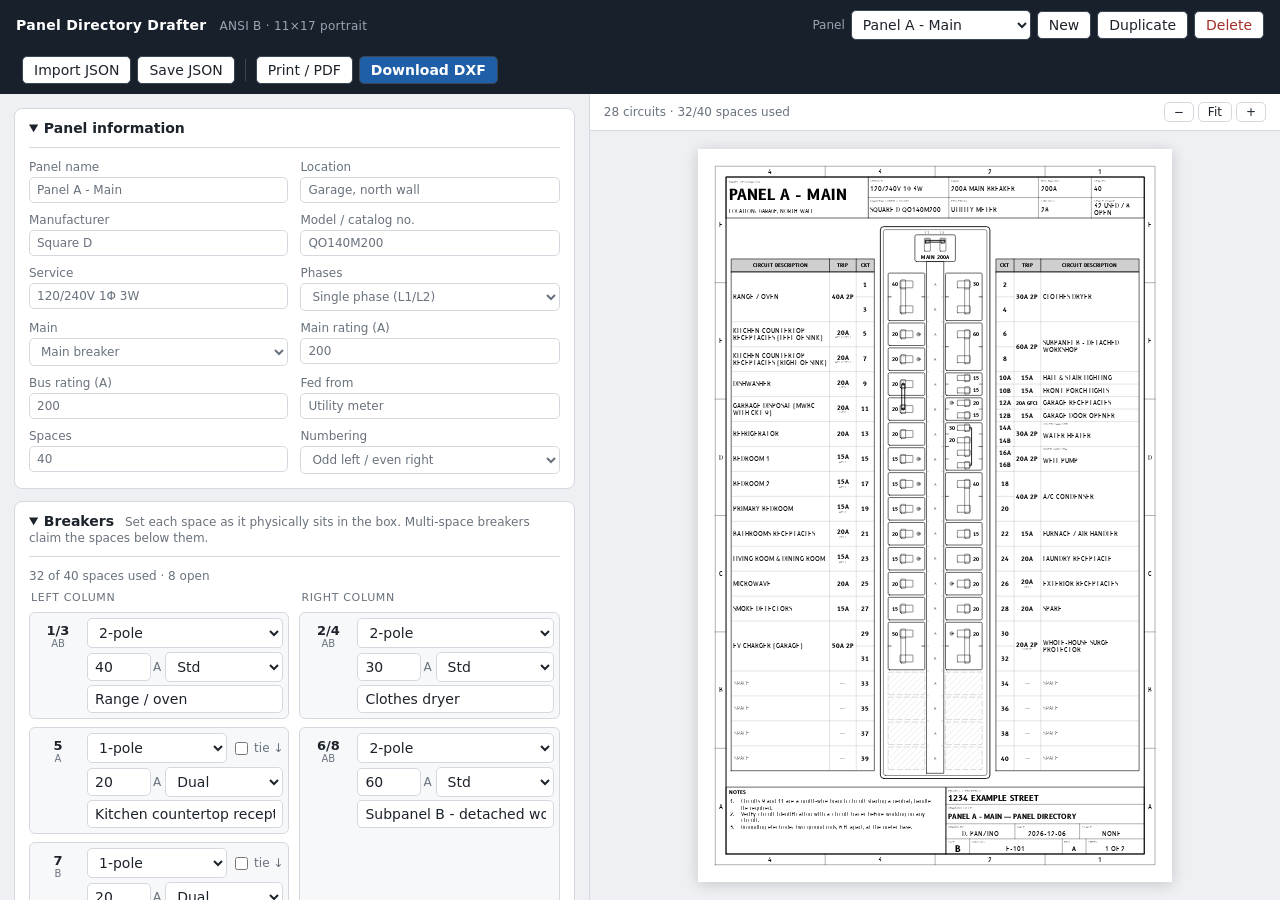
==== commit bc69abbc: "Panel Drafter and Diagram Drafter: hosted (claude.ai artifact) builds Both get in-page dialogs in pl" ====
--- a/breaker_panel/panel-drafter.html
+++ b/breaker_panel/panel-drafter.html
@@ -4,6 +4,7 @@
   Self-contained: open this file in a browser. No server, no network access needed.
   Output: DXF (R2013, inches, 1:1, with an "ANSI B" paper-space layout) and print/PDF.
   Panels are kept in this browser's localStorage; use Save JSON for real backups.
+  `python tools/build_hosted.py OUT.html` makes the claude.ai artifact version.
 -->
 <html lang="en">
 <head>
@@ -119,8 +120,14 @@
 .sheet svg { width: 100%; height: 100%; display: block; }
 .sheet.stale { opacity: .55; transition: opacity .2s; }
 
+@media (max-width: 600px) {
+  .panels, .exports { flex-wrap: wrap; }
+  .topbar select { min-width: 0; flex: 1; }
+  .slots { grid-template-columns: minmax(0, 1fr); }
+  .sep { display: none; }
+}
 @media (max-width: 1100px) {
-  main { grid-template-columns: 1fr; }
+  main { grid-template-columns: minmax(0, 1fr); }
   .preview { border-left: 0; border-top: 1px solid var(--line); min-height: 80vh; }
   body { height: auto; }
 }
@@ -147,6 +154,7 @@
     <button id="btnDel" class="danger" title="Delete this panel">Delete</button>
   </div>
   <div class="exports">
+    <span id="saveState" class="save-state"></span>
     <button id="btnImport" title="Load a saved .json configuration">Import JSON</button>
     <button id="btnExportJson" title="Save configuration as .json">Save JSON</button>
     <span class="sep"></span>
@@ -471,6 +479,242 @@
 </script>
 
 <script>
+/* =========================================================================
+ * Host services: in-page dialogs (used everywhere), file saving, and, when
+ * the page runs as a hosted claude.ai artifact (APP_HOSTED), saving the
+ * panels to the viewer's account and offering files through the host.
+ *
+ * A hosted page can't print, start downloads itself, or show alert/
+ * confirm/prompt dialogs, so the sheet is offered as an SVG file to open
+ * and print, and dialogs are drawn in the page.
+ * ========================================================================= */
+
+const HOSTED = typeof APP_HOSTED !== "undefined" && !!APP_HOSTED;
+
+function hEl(tag, attrs = {}, ...kids) {
+  const e = document.createElement(tag);
+  for (const [k, v] of Object.entries(attrs)) {
+    if (k === "class") e.className = v;
+    else if (k.startsWith("on") && typeof v === "function") e.addEventListener(k.slice(2), v);
+    else if (v != null && v !== false) e.setAttribute(k, v === true ? "" : v);
+  }
+  for (const k of kids) if (k != null && k !== false) e.append(k);
+  return e;
+}
+
+(function hostCss() {
+  const css = `
+.dlg-back { position: fixed; inset: 0; background: rgba(15, 22, 30, .45); display: flex; align-items: center; justify-content: center; z-index: 1000;
+  padding: max(16px, env(safe-area-inset-top, 0px)) max(16px, env(safe-area-inset-right, 0px)) max(16px, env(safe-area-inset-bottom, 0px)) max(16px, env(safe-area-inset-left, 0px)); }
+.dlg { background: #fff; color: #1d232b; border-radius: 10px; padding: 18px 20px 16px; width: min(440px, 100%); box-shadow: 0 12px 40px rgba(0,0,0,.25); font: 14px system-ui, -apple-system, "Segoe UI", Roboto, sans-serif; }
+.dlg h4 { margin: 0 0 8px; font-size: 15px; }
+.dlg p { margin: 0 0 12px; line-height: 1.45; }
+.dlg .dlg-input { width: 100%; box-sizing: border-box; margin-bottom: 12px; font: inherit; padding: 5px 7px; border: 1px solid #c9cfd6; border-radius: 5px; }
+.dlg-buttons { display: flex; justify-content: flex-end; gap: 8px; }
+.dlg-buttons button { font: inherit; border: 1px solid #c9cfd6; background: #fff; color: #1d232b; border-radius: 5px; padding: 5px 12px; cursor: pointer; }
+.dlg-buttons button.ok { background: #1f5fa8; border-color: #1f5fa8; color: #fff; font-weight: 600; }
+.dlg-buttons button.ok.danger { background: #a3302a; border-color: #a3302a; }
+.dlg-buttons button:focus-visible { outline: 2px solid #9cc0ea; outline-offset: 1px; }
+.save-state { font-size: 11.5px; color: #aab6c3; white-space: nowrap; }
+.save-state.error { color: #f0b36a; }
+[hidden] { display: none !important; }`;
+  document.head.append(hEl("style", {}, css));
+})();
+
+// ----------------------------------------------------------------- dialogs
+/** Modal dialog: resolves true/false (confirm), the text or null (input), or undefined (alert). */
+function ask({ title = "", message = "", input = null, okText = "OK", cancelText = "Cancel", danger = false, alertOnly = false }) {
+  return new Promise((resolve) => {
+    const prevFocus = document.activeElement;
+    const field = input !== null ? hEl("input", { type: "text", id: "dlgInput", class: "dlg-input" }) : null;
+    if (field) field.value = input;
+    let back = null;
+    const done = (ok) => {
+      back.remove();
+      document.removeEventListener("keydown", onKey, true);
+      if (prevFocus && prevFocus.focus) prevFocus.focus();
+      resolve(alertOnly ? undefined : field ? (ok ? field.value : null) : ok);
+    };
+    const onKey = (e) => {
+      e.stopPropagation();
+      if (e.key === "Escape") { e.preventDefault(); done(false); }
+      else if (e.key === "Enter") { e.preventDefault(); done(true); }
+    };
+    const okBtn = hEl("button", { class: `ok${danger ? " danger" : ""}`, onclick: () => done(true) }, okText);
+    back = hEl("div", { class: "dlg-back", onclick: (e) => { if (e.target === back) done(false); } },
+      hEl("div", { class: "dlg", role: "dialog", "aria-modal": "true" },
+        title ? hEl("h4", {}, title) : null,
+        message ? hEl("p", {}, message) : null,
+        field,
+        hEl("div", { class: "dlg-buttons" }, alertOnly ? null : hEl("button", { onclick: () => done(false) }, cancelText), okBtn)));
+    document.body.append(back);
+    document.addEventListener("keydown", onKey, true);
+    (field || okBtn).focus();
+    if (field) field.select();
+  });
+}
+const uiAlert = (message, title = "") => ask({ title, message, alertOnly: true });
+const uiConfirm = (message, opts = {}) => ask({ message, ...opts });
+const uiPrompt = (message, value = "", opts = {}) => ask({ message, input: String(value), ...opts });
+
+// -------------------------------------------------------------------- zip
+const CRC_TABLE = (() => {
+  const t = new Uint32Array(256);
+  for (let n = 0; n < 256; n++) {
+    let c = n;
+    for (let k = 0; k < 8; k++) c = c & 1 ? 0xedb88320 ^ (c >>> 1) : c >>> 1;
+    t[n] = c >>> 0;
+  }
+  return t;
+})();
+function crc32(bytes) {
+  let c = 0xffffffff;
+  for (let i = 0; i < bytes.length; i++) c = CRC_TABLE[(c ^ bytes[i]) & 0xff] ^ (c >>> 8);
+  return (c ^ 0xffffffff) >>> 0;
+}
+
+/** A .zip (stored, no compression) of [{name, data: string}]. */
+function makeZip(files) {
+  const enc = new TextEncoder();
+  const parts = [], central = [];
+  let offset = 0;
+  const d = new Date();
+  const time = (d.getHours() << 11) | (d.getMinutes() << 5) | (d.getSeconds() >> 1);
+  const date = ((d.getFullYear() - 1980) << 9) | ((d.getMonth() + 1) << 5) | d.getDate();
+  const put = (view, fields) => fields.forEach(([o, v, n]) => (n === 4 ? view.setUint32(o, v, true) : view.setUint16(o, v, true)));
+  for (const f of files) {
+    const name = enc.encode(f.name), data = enc.encode(f.data), crc = crc32(data);
+    const head = new DataView(new ArrayBuffer(30));
+    put(head, [[0, 0x04034b50, 4], [4, 20, 2], [6, 0x0800, 2], [8, 0, 2], [10, time, 2], [12, date, 2], [14, crc, 4],
+               [18, data.length, 4], [22, data.length, 4], [26, name.length, 2], [28, 0, 2]]);
+    const cen = new DataView(new ArrayBuffer(46));
+    put(cen, [[0, 0x02014b50, 4], [4, 20, 2], [6, 20, 2], [8, 0x0800, 2], [10, 0, 2], [12, time, 2], [14, date, 2], [16, crc, 4],
+              [20, data.length, 4], [24, data.length, 4], [28, name.length, 2], [30, 0, 2], [32, 0, 2], [34, 0, 2], [36, 0, 2],
+              [38, 0, 4], [42, offset, 4]]);
+    parts.push(new Uint8Array(head.buffer), name, data);
+    central.push(new Uint8Array(cen.buffer), name);
+    offset += 30 + name.length + data.length;
+  }
+  const cenSize = central.reduce((a, b) => a + b.length, 0);
+  const end = new DataView(new ArrayBuffer(22));
+  put(end, [[0, 0x06054b50, 4], [4, 0, 2], [6, 0, 2], [8, files.length, 2], [10, files.length, 2], [12, cenSize, 4], [16, offset, 4], [20, 0, 2]]);
+  return new Blob([...parts, ...central, new Uint8Array(end.buffer)], { type: "application/zip" });
+}
+
+// ------------------------------------------------------------ file saving
+// extensions the host lets a page offer; other formats (DXF) travel in a .zip
+const HOST_EXTS = new Set("gif png jpg jpeg webp mp4 webm txt json md docx pptx epub csv ttf html svg pdf xlsx zip".split(" "));
+const HOST = { col: null, uid: null, downloads: null, written: "", parts: 0, state: HOSTED ? "connecting" : "local", timer: null, busy: false };
+
+/** Offer a file: a browser download, or through the host when hosted. `data` is a string or Blob. */
+async function saveFile(name, data) {
+  const blob = data instanceof Blob ? data : new Blob([data]);
+  if (!HOSTED) {
+    const a = hEl("a", { href: URL.createObjectURL(blob), download: name });
+    document.body.append(a);
+    a.click();
+    setTimeout(() => { URL.revokeObjectURL(a.href); a.remove(); }, 1000);
+    return true;
+  }
+  if (!HOST.downloads) {
+    await uiAlert("Saving files isn't available where this page is open. Open the artifact in claude.ai to save files.", "Can't save files here");
+    return false;
+  }
+  const ext = name.split(".").pop().toLowerCase();
+  let fname = name, payload = blob;
+  if (!HOST_EXTS.has(ext)) { payload = makeZip([{ name, data: await blob.text() }]); fname = name + ".zip"; }
+  try {
+    await HOST.downloads.save({ filename: fname, data: payload });
+    return true;
+  } catch (e) {
+    if (e && (e.code === "declined" || e.code === "rate_limited")) return false;
+    await uiAlert(`The file couldn't be saved (${(e && e.message) || e}).`, "Not saved");
+    return false;
+  }
+}
+
+/** @font-face CSS for an embedded font (font = an entry of FONTS), for files that leave the page. */
+function fontFaceCss(font) {
+  const fam = font && font.css.match(/^'([^']+)'/);
+  if (!fam) return "";
+  const data = JSON.parse(document.getElementById("font-data").textContent);
+  return font.files.map((f, i) => `@font-face{font-family:'${fam[1]}';font-weight:${i ? 700 : 400};src:url(data:font/ttf;base64,${data[f]}) format('truetype')}`).join("");
+}
+
+/** A sheet SVG that stands on its own (fonts embedded), to open and print. */
+function standaloneSvg(svg, font) {
+  return svg.replace(/<svg [^>]*>/, (m) => `${m}<style>${fontFaceCss(font)}</style>`);
+}
+
+// ----------------------------------------------- the store in the account
+// The whole store is kept as JSON text split over documents
+// data/users/<id>/store-<n> (each well under the 256 KiB document limit).
+const CHUNK = 180000;
+
+/** Hosted only: connect file saving and the account store. `onLoad(store)` gets the saved store. */
+async function connectHost(onLoad) {
+  if (!HOSTED || !window.claude || !window.claude.use) { setSaveState("local"); return; }
+  try { HOST.downloads = await window.claude.use("downloads"); } catch (_) { HOST.downloads = null; }
+  try {
+    const [db, user] = await Promise.all([window.claude.use("db"), window.claude.use("user")]);
+    const uid = db && user ? await user.id() : null;
+    if (!uid) { setSaveState("local"); return; }
+    HOST.col = db.collection("data/users/" + uid);
+    const snap = await HOST.col.get();
+    const parts = snap.docs.filter((d) => /^store-\d+$/.test(d.id)).map((d) => d.data())
+      .sort((a, b) => a.part - b.part);
+    const rev = parts.length ? parts[0].rev : null;
+    const ok = parts.length && parts.length === parts[0].of && parts.every((x, i) => x.part === i && x.rev === rev);
+    setSaveState("account");
+    if (ok) {
+      const text = parts.map((x) => x.text).join("");
+      HOST.written = text; HOST.parts = parts.length;
+      onLoad(JSON.parse(text));
+    } else HOST.parts = parts.length;
+  } catch (_) {
+    HOST.col = null;
+    setSaveState("local");
+  }
+}
+
+function setSaveState(s) {
+  HOST.state = s;
+  const n = document.getElementById("saveState");
+  if (!n) return;
+  n.textContent = { local: HOSTED ? "Saved in this browser only" : "", connecting: "Connecting…", account: "Saved to your account",
+                    saving: "Saving…", error: "Not saved to your account" }[s];
+  n.className = `save-state ${s}`;
+  n.title = s === "error" ? "The last change couldn't be saved to your account. It is kept in this browser; use Save JSON for a backup." :
+            s === "local" && HOSTED ? "Your work is kept in this browser. Use Save JSON for a backup." : "";
+}
+
+/** Save the store to the account after a pause (one write at a time). `text` is its JSON. */
+function hostSave(text) {
+  if (!HOST.col) return;
+  HOST.pending = text;
+  clearTimeout(HOST.timer);
+  HOST.timer = setTimeout(flushHost, 1200);
+}
+async function flushHost() {
+  if (HOST.busy) { HOST.timer = setTimeout(flushHost, 600); return; }
+  const text = HOST.pending;
+  if (text == null || text === HOST.written) return;
+  HOST.busy = true;
+  setSaveState("saving");
+  try {
+    const rev = Date.now().toString(36);
+    const n = Math.max(1, Math.ceil(text.length / CHUNK));
+    for (let i = 0; i < n; i++) await HOST.col.doc(`store-${i}`).set({ part: i, of: n, rev, text: text.slice(i * CHUNK, (i + 1) * CHUNK) });
+    for (let i = n; i < HOST.parts; i++) await HOST.col.doc(`store-${i}`).delete();
+    HOST.written = text; HOST.parts = n;
+    setSaveState("account");
+  } catch (_) {
+    setSaveState("error");
+  } finally {
+    HOST.busy = false;
+  }
+}
+
 /* =========================================================================
  * Drawing engine: panel model -> sheet entities -> SVG preview / DXF file.
  * All geometry in inches on an ANSI B (11 x 17 in) portrait sheet, y up.
@@ -1444,7 +1688,9 @@
   } catch (_) { /* ignore */ }
 }
 function save() {
-  try { localStorage.setItem(STORE_KEY, JSON.stringify(store)); } catch (_) { /* ignore */ }
+  const text = JSON.stringify(store);
+  try { localStorage.setItem(STORE_KEY, text); } catch (_) { /* ignore */ }
+  hostSave(text);
 }
 const cfg = () => store.panels[store.cur];
 
@@ -1540,7 +1786,7 @@
   if (kind !== "blank") {
     const s = slotOf(space);
     if (s.row + SPAN[kind] > rows()) {
-      alert(`A ${KIND_LABEL[kind]} breaker at space ${space} would run past the bottom of the panel.`);
+      uiAlert(`A ${KIND_LABEL[kind]} breaker at space ${space} would run past the bottom of the panel.`);
       if (old) c.breakers.push(old);
       renderSlots();
       return;
@@ -1681,36 +1927,33 @@
 function fileName(ext) {
   return `${(cfg().name || "panel").replace(/[^A-Za-z0-9_-]+/g, "_")}.${ext}`;
 }
-function downloadBlob(blob, name) {
-  const a = el("a", { href: URL.createObjectURL(blob), download: name });
-  document.body.append(a);
-  a.click();
-  setTimeout(() => { URL.revokeObjectURL(a.href); a.remove(); }, 1000);
-}
 function currentSheet() {
   clearTimeout(timer);
   const res = refresh();
-  if (!res) alert("Fix the errors shown above the preview first.");
+  if (!res) uiAlert("Fix the errors shown above the preview first.");
   return res;
 }
 
-$("#btnDxf").onclick = () => {
+$("#btnDxf").onclick = async () => {
   const res = currentSheet();
   if (!res) return;
-  downloadBlob(new Blob([sheetToDxf(res.sheet)], { type: "application/dxf" }), fileName("dxf"));
-  $("#status").textContent = `Downloaded ${fileName("dxf")}`;
+  if (await saveFile(fileName("dxf"), sheetToDxf(res.sheet))) $("#status").textContent = `Saved ${fileName("dxf")}`;
 };
 $("#btnPdf").onclick = () => {
   const res = currentSheet();
   if (!res) return;
+  if (HOSTED) {
+    // a hosted page can't print: offer the sheet as an SVG to open and print at 11×17
+    saveFile(fileName("svg"), standaloneSvg(sheetToSvg(res.sheet, { width: "11in", height: "17in" }), FONTS[cfg().font] || FONTS[DEFAULT_FONT]));
+    return;
+  }
   $("#printSheet").innerHTML = sheetToSvg(res.sheet, { width: "11in", height: "17in" });
   const prev = document.title;
   document.title = fileName("pdf").replace(/\.pdf$/, ""); // default PDF file name
   window.print();
   document.title = prev;
 };
-$("#btnExportJson").onclick = () =>
-  downloadBlob(new Blob([JSON.stringify(cfg(), null, 2)], { type: "application/json" }), fileName("json"));
+$("#btnExportJson").onclick = () => saveFile(fileName("json"), JSON.stringify(cfg(), null, 2));
 $("#btnImport").onclick = () => $("#fileInput").click();
 $("#fileInput").onchange = async (e) => {
   const f = e.target.files[0];
@@ -1720,7 +1963,7 @@
     const list = Array.isArray(data) ? data : [data];
     for (const p of list) store.panels.push(Object.assign(blankPanel(), p));
     switchTo(store.panels.length - 1);
-  } catch (err) { alert("Could not read file: " + err.message); }
+  } catch (err) { uiAlert("Could not read file: " + err.message); }
   e.target.value = "";
 };
 $("#panelSelect").onchange = (e) => switchTo(Number(e.target.value));
@@ -1731,8 +1974,8 @@
   store.panels.push(c);
   switchTo(store.panels.length - 1);
 };
-$("#btnDel").onclick = () => {
-  if (!confirm(`Delete "${cfg().name}"?`)) return;
+$("#btnDel").onclick = async () => {
+  if (!await uiConfirm(`Delete "${cfg().name}"?`, { okText: "Delete", danger: true })) return;
   store.panels.splice(store.cur, 1);
   if (!store.panels.length) store.panels.push(blankPanel());
   switchTo(store.cur);
@@ -1753,7 +1996,7 @@
     a.onclick = (e) => {
       e.preventDefault();
       const bytes = Uint8Array.from(atob(data[f]), (c) => c.charCodeAt(0));
-      downloadBlob(new Blob([bytes], { type: "font/ttf" }), f);
+      saveFile(f, new Blob([bytes], { type: "font/ttf" }));
     };
     return a;
   });
@@ -1770,7 +2013,19 @@
   for (const p of store.panels) p.font ??= DEFAULT_FONT;
   if (!store.panels.length) store.panels.push(JSON.parse($("#example-panel").textContent));
   applyZoom();
+  if (HOSTED) {
+    $("#btnPdf").textContent = "Sheet (SVG)";
+    $("#btnPdf").title = "The 11×17 sheet as an SVG file: open it in a browser and print";
+    $("#btnDxf").textContent = "Save DXF";
+  }
   renderAll();
+  connectHost((s) => {
+    // panels saved in the account replace this browser's copy
+    if (!s || !Array.isArray(s.panels) || !s.panels.length) return;
+    store = s;
+    for (const p of store.panels) p.font ??= DEFAULT_FONT;
+    switchTo(store.cur | 0);
+  });
 })();
 
 window.PanelDrafter = { buildSheet, sheetToSvg, sheetToDxf, PanelError }; // used by tools/check_html.py
